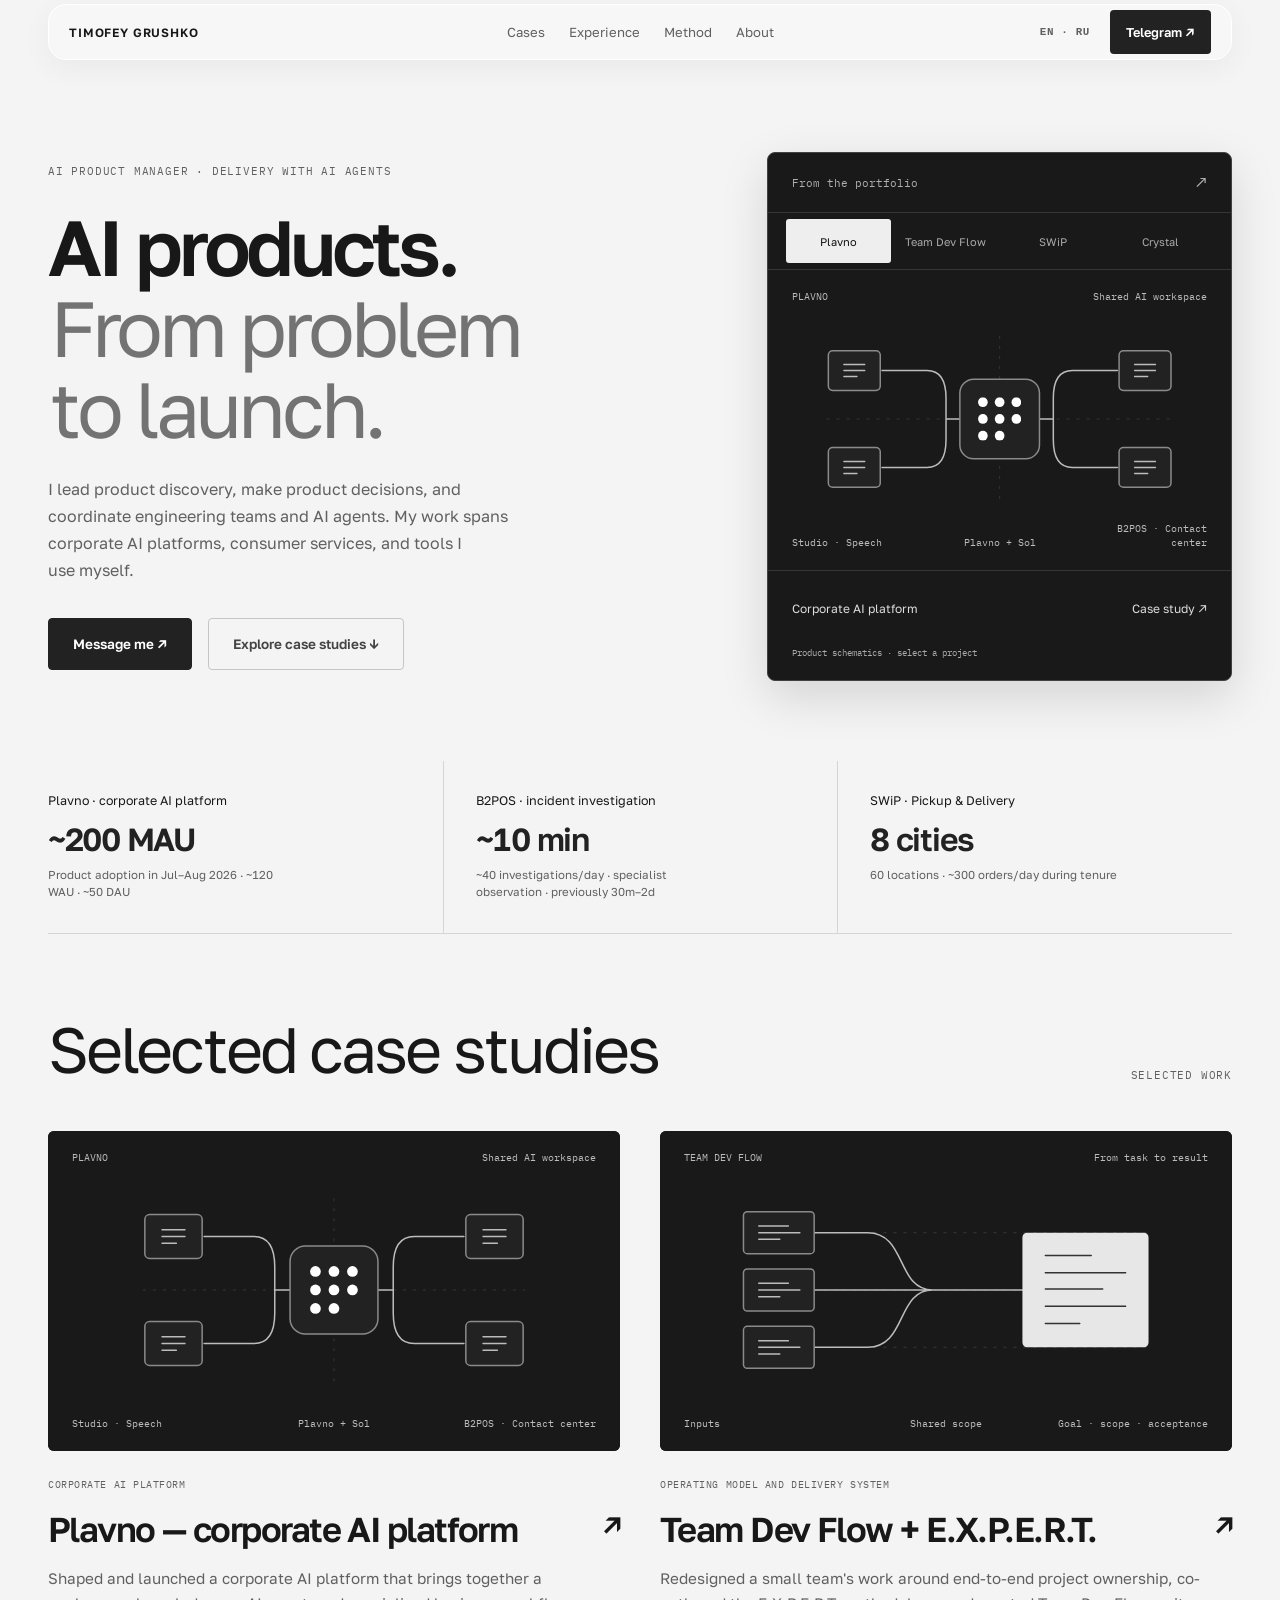
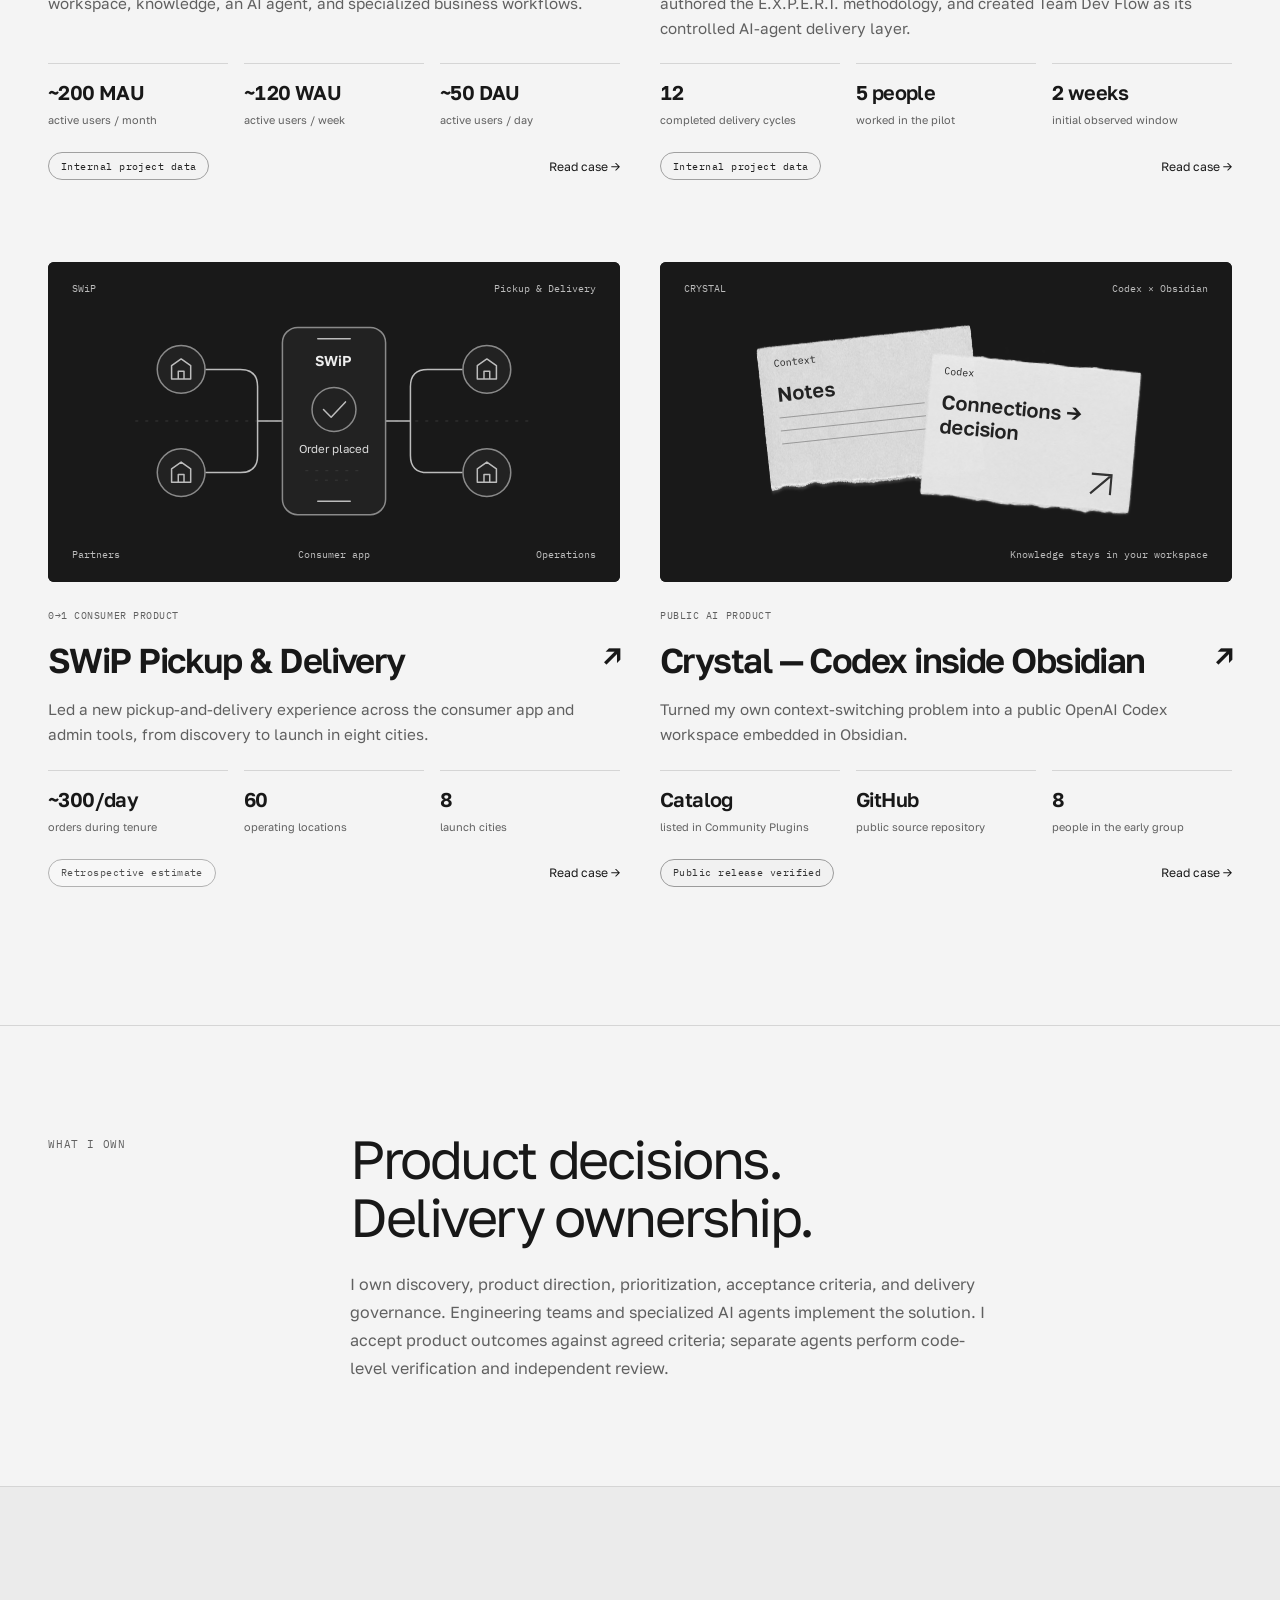
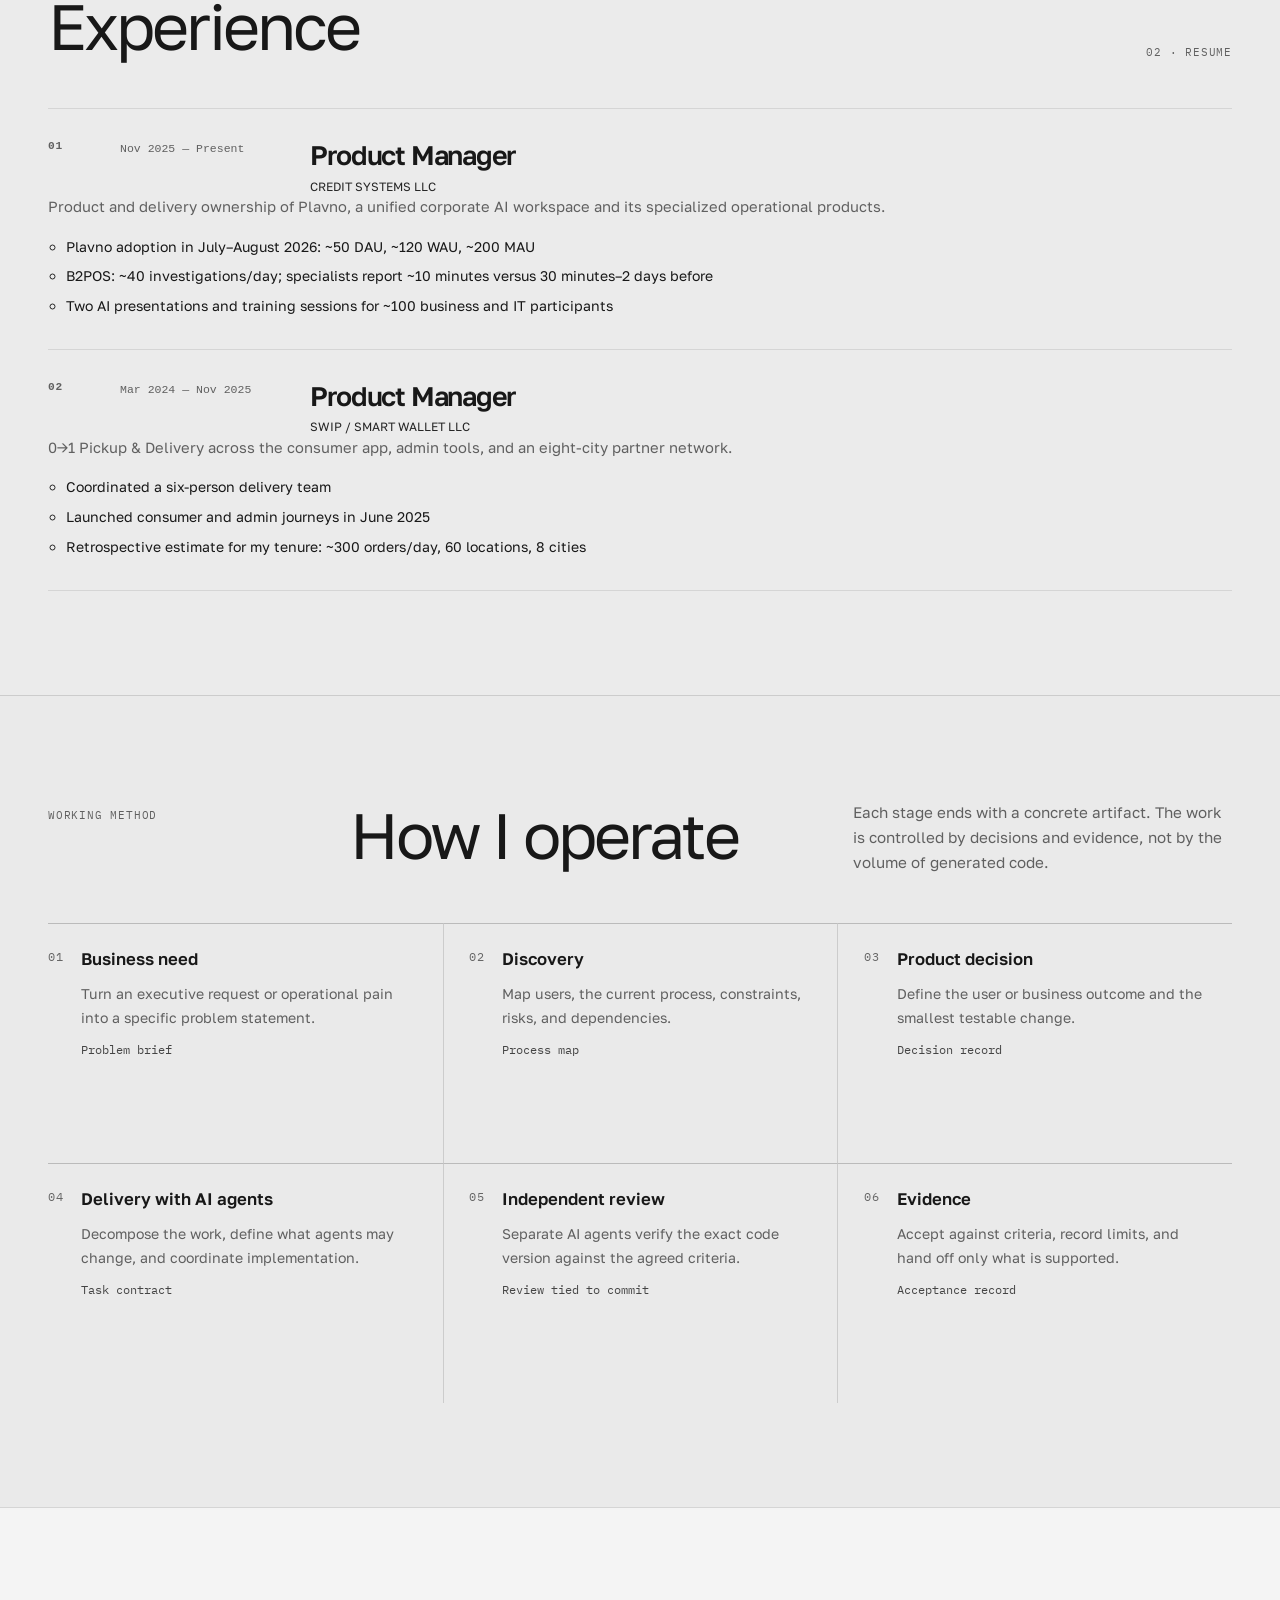
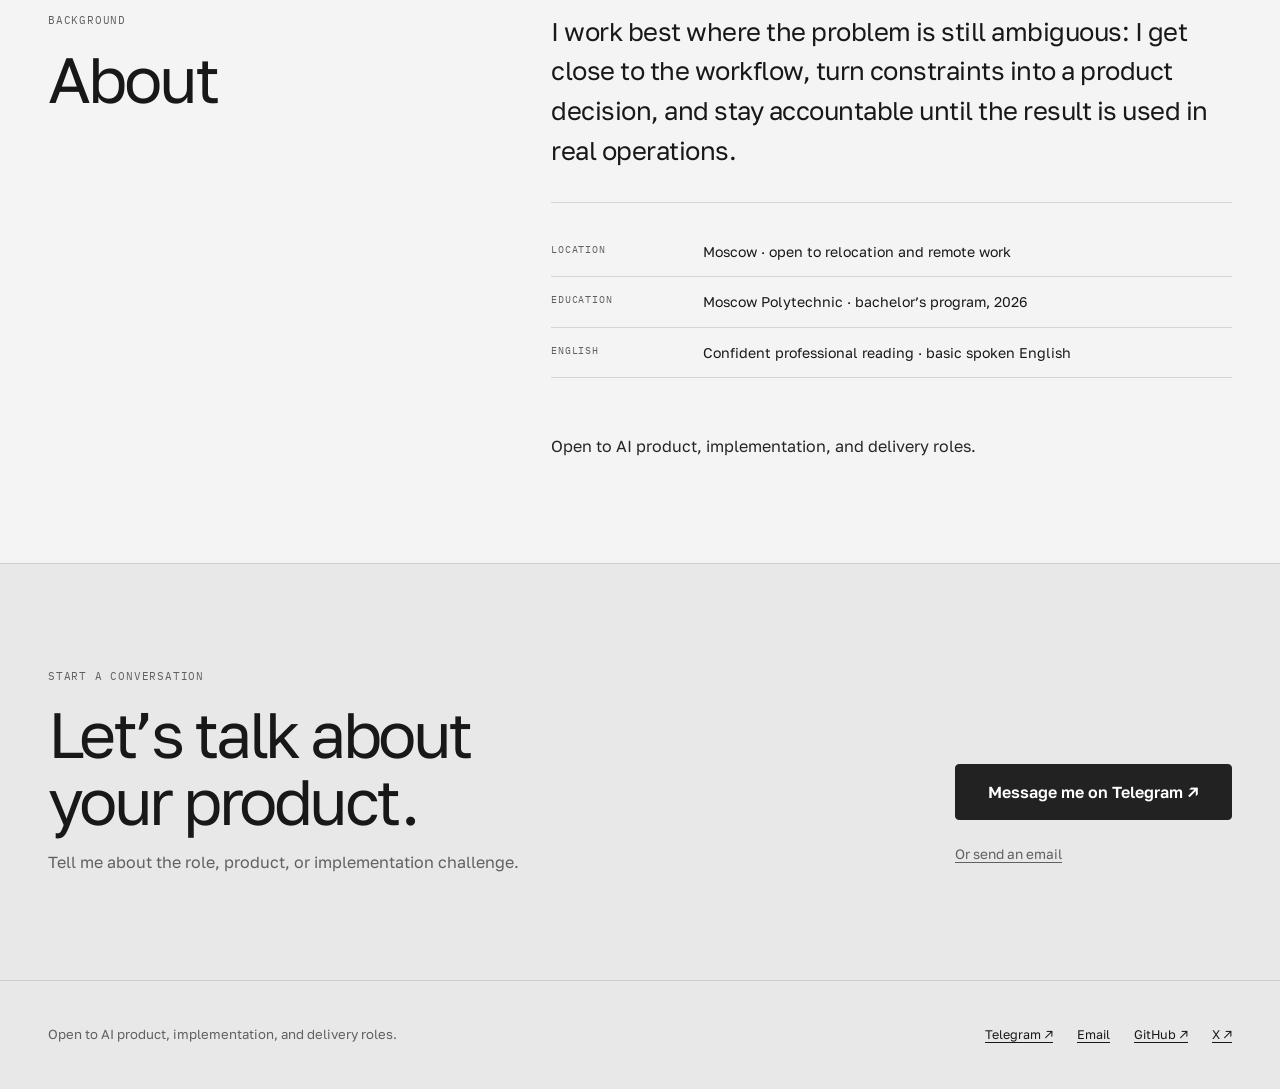
==== index.html @ d92beb77 "Publish TDF-inspired burger menu" ====
<!DOCTYPE html><html lang="en"><head><meta charset="UTF-8"><meta name="viewport" content="width=device-width, initial-scale=1, viewport-fit=cover"><meta name="theme-color" content="#f4f4f4"><link rel="preload" href="/fonts/golos-400.ttf" as="font" type="font/ttf" crossorigin><meta name="description" content="AI product manager leading discovery, product decisions, and structured delivery across internal AI and consumer products."><link rel="icon" href="/favicon.svg" type="image/svg+xml"><link rel="canonical" href="https://gvukamolle.github.io/"><link rel="alternate" hreflang="en" href="https://gvukamolle.github.io/"><link rel="alternate" hreflang="ru" href="https://gvukamolle.github.io/ru/"><link rel="alternate" hreflang="x-default" href="https://gvukamolle.github.io/"><meta property="og:type" content="website"><meta property="og:locale" content="en_US"><meta property="og:title" content="Timofey Grushko — AI Product Manager &amp; Delivery with AI Agents"><meta property="og:description" content="AI product manager leading discovery, product decisions, and structured delivery across internal AI and consumer products."><meta property="og:url" content="https://gvukamolle.github.io/"><meta property="og:image" content="https://gvukamolle.github.io/og-default.png"><meta property="og:image:width" content="1200"><meta property="og:image:height" content="630"><meta property="og:image:alt" content="Timofey Grushko — AI Product Manager leading delivery with AI agents"><meta name="twitter:card" content="summary_large_image"><meta name="twitter:title" content="Timofey Grushko — AI Product Manager &amp; Delivery with AI Agents"><meta name="twitter:description" content="AI product manager leading discovery, product decisions, and structured delivery across internal AI and consumer products."><meta name="twitter:image" content="https://gvukamolle.github.io/og-default.png"><meta name="twitter:image:alt" content="Timofey Grushko — AI Product Manager leading delivery with AI agents"><title>Timofey Grushko — AI Product Manager &amp; Delivery with AI Agents</title><script type="application/ld+json">{"@context":"https://schema.org","@type":"Person","name":"Timofey Grushko","jobTitle":"AI Product Manager","homeLocation":{"@type":"Place","name":"Moscow"},"email":"mailto:tim.grushko7@gmail.com","sameAs":["https://t.me/gvukamolle","https://github.com/gvukamolle","https://x.com/why_gvukamolle"],"knowsLanguage":["ru","en"]}</script><link rel="stylesheet" href="/_astro/BaseLayout.6uPq6BkU.css"><link rel="stylesheet" href="/_astro/i18n.DCbKfrXa.css"><link rel="stylesheet" href="/_astro/home.we3cDWF-.css"></head><body><a class="skip-link" href="#main">Skip to content</a><header class="site-header" data-astro-cid-fzpbxy5g><div class="container header-inner" data-astro-cid-fzpbxy5g><a class="wordmark" href="/" data-astro-cid-fzpbxy5g>TIMOFEY GRUSHKO</a><nav class="desktop-nav" aria-label="Main navigation" data-astro-cid-fzpbxy5g><a href="/#cases" data-astro-cid-fzpbxy5g>Cases</a><a href="/#experience" data-astro-cid-fzpbxy5g>Experience</a><a href="/#method" data-astro-cid-fzpbxy5g>Method</a><a href="/#about" data-astro-cid-fzpbxy5g>About</a></nav><div class="header-actions" data-astro-cid-fzpbxy5g><a class="language-switch" href="/ru/" lang="ru" hreflang="ru" data-language-switch data-target-locale="ru" aria-label="Switch language to Russian"><span aria-hidden="true">EN · RU</span><span class="sr-only">Русский</span></a><script type="module">document.querySelectorAll(`[data-language-switch]`).forEach(e=>{e.addEventListener(`click`,()=>{let t=e.dataset.targetLocale;t&&localStorage.setItem(`portfolio-language`,t)})});</script><a class="telegram-button" href="https://t.me/gvukamolle" target="_blank" rel="me noreferrer" data-astro-cid-fzpbxy5g>Telegram ↗</a><details class="mobile-menu" data-astro-cid-fzpbxy5g><summary aria-controls="mobile-navigation" data-open-label="Close" data-closed-label="Menu" data-astro-cid-fzpbxy5g><span class="menu-label" data-astro-cid-fzpbxy5g>Menu</span><span class="burger-lines" aria-hidden="true" data-astro-cid-fzpbxy5g><i data-astro-cid-fzpbxy5g></i><i data-astro-cid-fzpbxy5g></i></span></summary><nav id="mobile-navigation" aria-label="Mobile navigation" data-astro-cid-fzpbxy5g><a href="/#cases" data-astro-cid-fzpbxy5g>Cases</a><a href="/#experience" data-astro-cid-fzpbxy5g>Experience</a><a href="/#method" data-astro-cid-fzpbxy5g>Method</a><a href="/#about" data-astro-cid-fzpbxy5g>About</a><a href="mailto:tim.grushko7@gmail.com" data-astro-cid-fzpbxy5g>Email</a><a href="https://t.me/gvukamolle" target="_blank" rel="me noreferrer" data-astro-cid-fzpbxy5g>Telegram</a></nav></details></div></div></header><script type="module">for(let e of document.querySelectorAll(`.mobile-menu`)){let t=e.querySelector(`summary`),n=e.querySelector(`nav`),r=t.querySelector(`.menu-label`),i=matchMedia(`(prefers-reduced-motion: reduce)`),a=matchMedia(`(min-width: 821px)`),o=e.open,s,c=()=>{s?.cancel(),s=void 0,e.open=o,document.documentElement.classList.toggle(`mobile-menu-open`,o)},l=(l,u=!1)=>{let d=getComputedStyle(n),f=e.open?d.opacity:`0`,p=e.open?d.transform:`translateY(-8px) scale(.98)`;if(s?.cancel(),o=l,t.setAttribute(`aria-expanded`,String(l)),r.textContent=(l?t.dataset.openLabel:t.dataset.closedLabel)??``,n.inert=!l,l&&(e.open=!0),document.documentElement.classList.toggle(`mobile-menu-open`,l),u&&t.focus(),i.matches||a.matches){c();return}s=n.animate([{opacity:f,transform:p},{opacity:+!!l,transform:l?`translateY(0) scale(1)`:`translateY(-6px) scale(.985)`}],{duration:l?260:190,easing:`cubic-bezier(.2,.8,.2,1)`,fill:`both`});let m=s;m.onfinish=()=>{s===m&&c()}};t.setAttribute(`aria-expanded`,String(o)),n.inert=!o,t.addEventListener(`click`,e=>{e.preventDefault(),l(!o)}),n.querySelectorAll(`a`).forEach(e=>e.addEventListener(`click`,()=>l(!1))),document.addEventListener(`click`,t=>{o&&t.target instanceof Node&&(!e.contains(t.target)||t.target===e)&&l(!1)}),document.addEventListener(`keydown`,e=>{e.key===`Escape`&&o&&(e.preventDefault(),l(!1,!0))}),document.addEventListener(`focusin`,t=>{o&&t.target instanceof Node&&!e.contains(t.target)&&l(!1)}),i.addEventListener(`change`,()=>{i.matches&&c()}),a.addEventListener(`change`,()=>{a.matches&&l(!1)}),window.addEventListener(`pagehide`,c)}</script><main id="main"><script>
    if (localStorage.getItem('portfolio-language') === 'ru' && location.pathname === '/') {
      location.replace('/ru/');
    }
  </script><section class="hero section" aria-labelledby="home-heading"><div class="container hero-shell"><div class="hero-copy"><p class="eyebrow">AI Product Manager · Delivery with AI agents</p><h1 id="home-heading" class="display"><span class="hero-title hero-title--desktop">AI products. <span class="display-accent">From problem to launch.</span></span><span class="hero-title hero-title--mobile">AI products. <span class="display-accent">From problem to launch.</span></span></h1><p class="hero-summary hero-summary--desktop">I lead product discovery, make product decisions, and coordinate engineering teams and AI agents. My work spans corporate AI platforms, consumer services, and tools I use myself.</p><p class="hero-summary hero-summary--mobile">I lead AI products from problem to launch with engineering teams and AI agents.</p><div class="hero-actions"><a class="button button--primary" href="https://t.me/gvukamolle" target="_blank" rel="me noreferrer">Message me ↗</a><a class="button button--text" href="#cases">Explore case studies ↓</a></div></div><section class="project-console" data-project-console aria-label="Project explorer" data-astro-cid-ej4fjdxf><div class="console-top" data-astro-cid-ej4fjdxf><span data-astro-cid-ej4fjdxf>From the portfolio</span><span aria-hidden="true" data-astro-cid-ej4fjdxf>↗</span></div><div class="console-tabs" role="tablist" aria-label="Choose a project" data-astro-cid-ej4fjdxf><button type="button" role="tab" id="project-tab-plavno-ai" aria-controls="project-panel-plavno-ai" aria-selected="true" tabindex="0" data-astro-cid-ej4fjdxf>Plavno</button><button type="button" role="tab" id="project-tab-team-dev-flow" aria-controls="project-panel-team-dev-flow" aria-selected="false" tabindex="-1" data-astro-cid-ej4fjdxf>Team Dev Flow</button><button type="button" role="tab" id="project-tab-swip-pickup-delivery" aria-controls="project-panel-swip-pickup-delivery" aria-selected="false" tabindex="-1" data-astro-cid-ej4fjdxf>SWiP</button><button type="button" role="tab" id="project-tab-crystal" aria-controls="project-panel-crystal" aria-selected="false" tabindex="-1" data-astro-cid-ej4fjdxf>Crystal</button></div><div class="console-panel" role="tabpanel" id="project-panel-plavno-ai" aria-labelledby="project-tab-plavno-ai" data-astro-cid-ej4fjdxf><div class="project-visual project-visual--plavno-ai" aria-hidden="true" data-astro-cid-utabsd57><div class="visual-label" data-astro-cid-utabsd57><span data-astro-cid-utabsd57>PLAVNO</span><span data-astro-cid-utabsd57>Shared AI workspace</span></div><div class="visual-stage" data-astro-cid-utabsd57><svg viewBox="0 0 480 224" fill="none" class="preview-diagram" data-astro-cid-utabsd57><path class="guide" d="M40 112H440M240 16V208" data-astro-cid-utabsd57></path><path class="wire" d="M104 56H156Q178 56 178 88V112H194M104 168H156Q178 168 178 136V112M286 112H302V88Q302 56 324 56H376M302 112V136Q302 168 324 168H376" data-astro-cid-utabsd57></path><rect class="node" x="194" y="66" width="92" height="92" rx="16" data-astro-cid-utabsd57></rect><image href="/images/plavno-mark.svg" x="215" y="87" width="50" height="50" class="plavno-mark" data-astro-cid-utabsd57></image><g data-astro-cid-utabsd57><rect class="node" x="42" y="33" width="60" height="46" rx="5" data-astro-cid-utabsd57></rect><path class="wire" d="M60 49h24m-24 7h24m-24 7h15" data-astro-cid-utabsd57></path></g><g data-astro-cid-utabsd57><rect class="node" x="42" y="145" width="60" height="46" rx="5" data-astro-cid-utabsd57></rect><path class="wire" d="M60 161h24m-24 7h24m-24 7h15" data-astro-cid-utabsd57></path></g><g data-astro-cid-utabsd57><rect class="node" x="378" y="33" width="60" height="46" rx="5" data-astro-cid-utabsd57></rect><path class="wire" d="M396 49h24m-24 7h24m-24 7h15" data-astro-cid-utabsd57></path></g><g data-astro-cid-utabsd57><rect class="node" x="378" y="145" width="60" height="46" rx="5" data-astro-cid-utabsd57></rect><path class="wire" d="M396 161h24m-24 7h24m-24 7h15" data-astro-cid-utabsd57></path></g></svg></div><div class="visual-legend" data-astro-cid-utabsd57><span data-astro-cid-utabsd57>Studio · Speech</span><span data-astro-cid-utabsd57>Plavno + Sol</span><span data-astro-cid-utabsd57>B2POS · Contact center</span></div></div><a class="console-link" href="/cases/plavno-ai/" data-astro-cid-ej4fjdxf><span data-astro-cid-ej4fjdxf>Corporate AI platform</span><span data-astro-cid-ej4fjdxf>Case study ↗</span></a></div><div class="console-panel" role="tabpanel" id="project-panel-team-dev-flow" aria-labelledby="project-tab-team-dev-flow" hidden data-astro-cid-ej4fjdxf><div class="project-visual project-visual--team-dev-flow" aria-hidden="true" data-astro-cid-utabsd57><div class="visual-label" data-astro-cid-utabsd57><span data-astro-cid-utabsd57>TEAM DEV FLOW</span><span data-astro-cid-utabsd57>From task to result</span></div><div class="visual-stage" data-astro-cid-utabsd57><svg viewBox="0 0 480 224" fill="none" class="preview-diagram" data-astro-cid-utabsd57><path class="guide" d="M28 52H452M28 112H452M28 172H452" data-astro-cid-utabsd57></path><path class="wire" d="M102 52H158C199 52 188 112 226 112H320M102 112H320M102 172H158C199 172 188 112 226 112" data-astro-cid-utabsd57></path><g data-astro-cid-utabsd57><rect class="node" x="28" y="30" width="74" height="44" rx="4" data-astro-cid-utabsd57></rect><path class="wire" d="M44 45h31m-31 7h43m-43 7h22" data-astro-cid-utabsd57></path></g><g data-astro-cid-utabsd57><rect class="node" x="28" y="90" width="74" height="44" rx="4" data-astro-cid-utabsd57></rect><path class="wire" d="M44 105h31m-31 7h43m-43 7h22" data-astro-cid-utabsd57></path></g><g data-astro-cid-utabsd57><rect class="node" x="28" y="150" width="74" height="44" rx="4" data-astro-cid-utabsd57></rect><path class="wire" d="M44 165h31m-31 7h43m-43 7h22" data-astro-cid-utabsd57></path></g><rect class="solid-node" x="320" y="52" width="132" height="120" rx="5" data-astro-cid-utabsd57></rect><path class="inverse-wire" d="M344 94h84m-84 35h84M344 76h48M344 111h60M344 147h36" data-astro-cid-utabsd57></path></svg></div><div class="visual-legend" data-astro-cid-utabsd57><span data-astro-cid-utabsd57>Inputs</span><span data-astro-cid-utabsd57>Shared scope</span><span data-astro-cid-utabsd57>Goal · scope · acceptance</span></div></div><a class="console-link" href="/cases/team-dev-flow/" data-astro-cid-ej4fjdxf><span data-astro-cid-ej4fjdxf>Delivery with AI agents</span><span data-astro-cid-ej4fjdxf>Case study ↗</span></a></div><div class="console-panel" role="tabpanel" id="project-panel-swip-pickup-delivery" aria-labelledby="project-tab-swip-pickup-delivery" hidden data-astro-cid-ej4fjdxf><div class="project-visual project-visual--swip-pickup-delivery" aria-hidden="true" data-astro-cid-utabsd57><div class="visual-label" data-astro-cid-utabsd57><span data-astro-cid-utabsd57>SWiP</span><span data-astro-cid-utabsd57>Pickup &amp; Delivery</span></div><div class="visual-stage" data-astro-cid-utabsd57><svg viewBox="0 0 480 224" fill="none" class="preview-diagram" data-astro-cid-utabsd57><path class="guide" d="M32 112H448" data-astro-cid-utabsd57></path><path class="wire" d="M106 58H142Q160 58 160 76V112H186M106 166H142Q160 166 160 148V112M294 112H320V76Q320 58 338 58H374M320 112V148Q320 166 338 166H374" data-astro-cid-utabsd57></path><g data-astro-cid-utabsd57><circle class="node" cx="80" cy="58" r="25" data-astro-cid-utabsd57></circle><path class="wire" d="M70 68v-14l10-7 10 7v14h-20m7 0v-8h6v8" data-astro-cid-utabsd57></path></g><g data-astro-cid-utabsd57><circle class="node" cx="80" cy="166" r="25" data-astro-cid-utabsd57></circle><path class="wire" d="M70 176v-14l10-7 10 7v14h-20m7 0v-8h6v8" data-astro-cid-utabsd57></path></g><g data-astro-cid-utabsd57><circle class="node" cx="400" cy="58" r="25" data-astro-cid-utabsd57></circle><path class="wire" d="M390 68v-14l10-7 10 7v14h-20m7 0v-8h6v8" data-astro-cid-utabsd57></path></g><g data-astro-cid-utabsd57><circle class="node" cx="400" cy="166" r="25" data-astro-cid-utabsd57></circle><path class="wire" d="M390 176v-14l10-7 10 7v14h-20m7 0v-8h6v8" data-astro-cid-utabsd57></path></g><rect class="node" x="186" y="14" width="108" height="196" rx="16" data-astro-cid-utabsd57></rect><path class="wire" d="M223 26h34M223 196h34" data-astro-cid-utabsd57></path><text x="240" y="54" class="svg-brand" data-astro-cid-utabsd57>SWiP</text><circle class="node" cx="240" cy="100" r="23" data-astro-cid-utabsd57></circle><path class="wire" d="m229 100 8 8 15-16" data-astro-cid-utabsd57></path><text x="240" y="146" class="svg-copy" data-astro-cid-utabsd57>Order placed</text><path class="guide" d="M210 164h60M220 174h40" data-astro-cid-utabsd57></path></svg></div><div class="visual-legend" data-astro-cid-utabsd57><span data-astro-cid-utabsd57>Partners</span><span data-astro-cid-utabsd57>Consumer app</span><span data-astro-cid-utabsd57>Operations</span></div></div><a class="console-link" href="/cases/swip-pickup-delivery/" data-astro-cid-ej4fjdxf><span data-astro-cid-ej4fjdxf>Pickup &amp; Delivery, from zero</span><span data-astro-cid-ej4fjdxf>Case study ↗</span></a></div><div class="console-panel" role="tabpanel" id="project-panel-crystal" aria-labelledby="project-tab-crystal" hidden data-astro-cid-ej4fjdxf><div class="project-visual project-visual--crystal" aria-hidden="true" data-astro-cid-utabsd57><div class="visual-label" data-astro-cid-utabsd57><span data-astro-cid-utabsd57>CRYSTAL</span><span data-astro-cid-utabsd57>Codex × Obsidian</span></div><div class="visual-stage" data-astro-cid-utabsd57><div class="paper-stack" data-astro-cid-utabsd57><div class="paper-note paper-note--one" data-astro-cid-utabsd57><small data-astro-cid-utabsd57>Context</small><b data-astro-cid-utabsd57>Notes</b><i data-astro-cid-utabsd57></i><i data-astro-cid-utabsd57></i><i data-astro-cid-utabsd57></i></div><div class="paper-note paper-note--two" data-astro-cid-utabsd57><small data-astro-cid-utabsd57>Codex</small><b data-astro-cid-utabsd57>Connections → decision</b><svg viewBox="0 0 24 24" data-astro-cid-utabsd57><path d="M5 19 19 5M5 5h14v14" data-astro-cid-utabsd57></path></svg></div></div></div><div class="visual-legend" data-astro-cid-utabsd57><span class="legend-wide" data-astro-cid-utabsd57>Knowledge stays in your workspace</span></div></div><a class="console-link" href="/cases/crystal/" data-astro-cid-ej4fjdxf><span data-astro-cid-ej4fjdxf>Codex inside Obsidian</span><span data-astro-cid-ej4fjdxf>Case study ↗</span></a></div><p class="console-caption" data-astro-cid-ej4fjdxf>Product schematics · select a project</p></section><script type="module">for(let e of document.querySelectorAll(`[data-project-console]`)){let t=[...e.querySelectorAll(`[role="tab"]`)],n=[...e.querySelectorAll(`[role="tabpanel"]`)],r=matchMedia(`(prefers-reduced-motion: reduce)`),i,a=()=>{i?.cancel(),i=void 0};r.addEventListener(`change`,()=>{r.matches&&a()}),window.addEventListener(`pagehide`,a);let o=(e,o=!1)=>{let s=t[e].getAttribute(`aria-selected`)!==`true`;a(),t.forEach((t,n)=>{t.setAttribute(`aria-selected`,String(n===e)),t.tabIndex=n===e?0:-1}),n.forEach((t,n)=>{t.hidden=n!==e}),o&&t[e].focus(),s&&!r.matches&&(i=n[e].querySelector(`.visual-stage`)?.animate([{transform:`translateY(6px)`},{transform:`translateY(0)`}],{duration:280,easing:`cubic-bezier(.2,.8,.2,1)`}))};t.forEach((e,n)=>{e.addEventListener(`click`,()=>o(n)),e.addEventListener(`keydown`,e=>{let r=n;if(e.key===`ArrowRight`)r=(n+1)%t.length;else if(e.key===`ArrowLeft`)r=(n+t.length-1)%t.length;else if(e.key===`Home`)r=0;else if(e.key===`End`)r=t.length-1;else return;e.preventDefault(),o(r,!0)})})}</script></div></section><div class="container proof-wrap" aria-label="Selected outcomes"><dl class="proof-strip" data-astro-cid-jxp34i24><div class="proof-strip__item" data-astro-cid-jxp34i24><dt data-astro-cid-jxp34i24><span class="proof-label proof-label--desktop" data-astro-cid-jxp34i24>Plavno · corporate AI platform</span><span class="proof-label proof-label--mobile" data-astro-cid-jxp34i24>Plavno · AI platform</span></dt><dd data-astro-cid-jxp34i24><strong data-astro-cid-jxp34i24>~200 MAU</strong><small data-astro-cid-jxp34i24>Product adoption in Jul–Aug 2026 · ~120 WAU · ~50 DAU</small></dd></div><div class="proof-strip__item" data-astro-cid-jxp34i24><dt data-astro-cid-jxp34i24><span class="proof-label proof-label--desktop" data-astro-cid-jxp34i24>B2POS · incident investigation</span><span class="proof-label proof-label--mobile" data-astro-cid-jxp34i24>B2POS · incident review</span></dt><dd data-astro-cid-jxp34i24><strong data-astro-cid-jxp34i24>~10 min</strong><small data-astro-cid-jxp34i24>~40 investigations/day · specialist observation · previously 30m–2d</small></dd></div><div class="proof-strip__item" data-astro-cid-jxp34i24><dt data-astro-cid-jxp34i24><span class="proof-label proof-label--desktop" data-astro-cid-jxp34i24>SWiP · Pickup &amp; Delivery</span><span class="proof-label proof-label--mobile" data-astro-cid-jxp34i24>SWiP · delivery</span></dt><dd data-astro-cid-jxp34i24><strong data-astro-cid-jxp34i24>8 cities</strong><small data-astro-cid-jxp34i24>60 locations · ~300 orders/day during tenure</small></dd></div></dl></div><section id="cases" class="section anchor-section" aria-labelledby="cases-heading"><div class="container"><div class="section-heading"><p class="eyebrow">Selected work</p><h2 id="cases-heading">Selected case studies</h2></div><div class="case-grid"><article class="case-card case-card--plavno-ai" data-astro-cid-esvs7huh><div class="case-card__visual" data-astro-cid-esvs7huh><div class="project-visual project-visual--plavno-ai" aria-hidden="true" data-astro-cid-utabsd57><div class="visual-label" data-astro-cid-utabsd57><span data-astro-cid-utabsd57>PLAVNO</span><span data-astro-cid-utabsd57>Shared AI workspace</span></div><div class="visual-stage" data-astro-cid-utabsd57><svg viewBox="0 0 480 224" fill="none" class="preview-diagram" data-astro-cid-utabsd57><path class="guide" d="M40 112H440M240 16V208" data-astro-cid-utabsd57></path><path class="wire" d="M104 56H156Q178 56 178 88V112H194M104 168H156Q178 168 178 136V112M286 112H302V88Q302 56 324 56H376M302 112V136Q302 168 324 168H376" data-astro-cid-utabsd57></path><rect class="node" x="194" y="66" width="92" height="92" rx="16" data-astro-cid-utabsd57></rect><image href="/images/plavno-mark.svg" x="215" y="87" width="50" height="50" class="plavno-mark" data-astro-cid-utabsd57></image><g data-astro-cid-utabsd57><rect class="node" x="42" y="33" width="60" height="46" rx="5" data-astro-cid-utabsd57></rect><path class="wire" d="M60 49h24m-24 7h24m-24 7h15" data-astro-cid-utabsd57></path></g><g data-astro-cid-utabsd57><rect class="node" x="42" y="145" width="60" height="46" rx="5" data-astro-cid-utabsd57></rect><path class="wire" d="M60 161h24m-24 7h24m-24 7h15" data-astro-cid-utabsd57></path></g><g data-astro-cid-utabsd57><rect class="node" x="378" y="33" width="60" height="46" rx="5" data-astro-cid-utabsd57></rect><path class="wire" d="M396 49h24m-24 7h24m-24 7h15" data-astro-cid-utabsd57></path></g><g data-astro-cid-utabsd57><rect class="node" x="378" y="145" width="60" height="46" rx="5" data-astro-cid-utabsd57></rect><path class="wire" d="M396 161h24m-24 7h24m-24 7h15" data-astro-cid-utabsd57></path></g></svg></div><div class="visual-legend" data-astro-cid-utabsd57><span data-astro-cid-utabsd57>Studio · Speech</span><span data-astro-cid-utabsd57>Plavno + Sol</span><span data-astro-cid-utabsd57>B2POS · Contact center</span></div></div></div><div class="case-card__body" data-astro-cid-esvs7huh><div class="case-card__meta" data-astro-cid-esvs7huh>Corporate AI platform</div><h3 data-astro-cid-esvs7huh><a href="/cases/plavno-ai/" data-astro-cid-esvs7huh>Plavno — corporate AI platform<span class="case-card__arrow" aria-hidden="true" data-astro-cid-esvs7huh>↗</span></a></h3><p data-astro-cid-esvs7huh>Shaped and launched a corporate AI platform that brings together a workspace, knowledge, an AI agent, and specialized business workflows.</p><div class="case-card__metrics" data-astro-cid-esvs7huh><dl data-astro-cid-esvs7huh><div data-astro-cid-esvs7huh><dt data-astro-cid-esvs7huh>active users / month</dt><dd data-astro-cid-esvs7huh>~200 MAU</dd></div><div data-astro-cid-esvs7huh><dt data-astro-cid-esvs7huh>active users / week</dt><dd data-astro-cid-esvs7huh>~120 WAU</dd></div><div data-astro-cid-esvs7huh><dt data-astro-cid-esvs7huh>active users / day</dt><dd data-astro-cid-esvs7huh>~50 DAU</dd></div></dl></div><div class="case-card__footer" data-astro-cid-esvs7huh><span class="evidence-badge evidence-badge--protected-internal" data-astro-cid-rlb4oqut>Internal project data</span><span class="case-card__action" aria-hidden="true" data-astro-cid-esvs7huh>Read case →</span></div></div></article><article class="case-card case-card--team-dev-flow" data-astro-cid-esvs7huh><div class="case-card__visual" data-astro-cid-esvs7huh><div class="project-visual project-visual--team-dev-flow" aria-hidden="true" data-astro-cid-utabsd57><div class="visual-label" data-astro-cid-utabsd57><span data-astro-cid-utabsd57>TEAM DEV FLOW</span><span data-astro-cid-utabsd57>From task to result</span></div><div class="visual-stage" data-astro-cid-utabsd57><svg viewBox="0 0 480 224" fill="none" class="preview-diagram" data-astro-cid-utabsd57><path class="guide" d="M28 52H452M28 112H452M28 172H452" data-astro-cid-utabsd57></path><path class="wire" d="M102 52H158C199 52 188 112 226 112H320M102 112H320M102 172H158C199 172 188 112 226 112" data-astro-cid-utabsd57></path><g data-astro-cid-utabsd57><rect class="node" x="28" y="30" width="74" height="44" rx="4" data-astro-cid-utabsd57></rect><path class="wire" d="M44 45h31m-31 7h43m-43 7h22" data-astro-cid-utabsd57></path></g><g data-astro-cid-utabsd57><rect class="node" x="28" y="90" width="74" height="44" rx="4" data-astro-cid-utabsd57></rect><path class="wire" d="M44 105h31m-31 7h43m-43 7h22" data-astro-cid-utabsd57></path></g><g data-astro-cid-utabsd57><rect class="node" x="28" y="150" width="74" height="44" rx="4" data-astro-cid-utabsd57></rect><path class="wire" d="M44 165h31m-31 7h43m-43 7h22" data-astro-cid-utabsd57></path></g><rect class="solid-node" x="320" y="52" width="132" height="120" rx="5" data-astro-cid-utabsd57></rect><path class="inverse-wire" d="M344 94h84m-84 35h84M344 76h48M344 111h60M344 147h36" data-astro-cid-utabsd57></path></svg></div><div class="visual-legend" data-astro-cid-utabsd57><span data-astro-cid-utabsd57>Inputs</span><span data-astro-cid-utabsd57>Shared scope</span><span data-astro-cid-utabsd57>Goal · scope · acceptance</span></div></div></div><div class="case-card__body" data-astro-cid-esvs7huh><div class="case-card__meta" data-astro-cid-esvs7huh>Operating model and delivery system</div><h3 data-astro-cid-esvs7huh><a href="/cases/team-dev-flow/" data-astro-cid-esvs7huh>Team Dev Flow + E.X.P.E.R.T.<span class="case-card__arrow" aria-hidden="true" data-astro-cid-esvs7huh>↗</span></a></h3><p data-astro-cid-esvs7huh>Redesigned a small team&#39;s work around end-to-end project ownership, co-authored the E.X.P.E.R.T. methodology, and created Team Dev Flow as its controlled AI-agent delivery layer.</p><div class="case-card__metrics" data-astro-cid-esvs7huh><dl data-astro-cid-esvs7huh><div data-astro-cid-esvs7huh><dt data-astro-cid-esvs7huh>completed delivery cycles</dt><dd data-astro-cid-esvs7huh>12</dd></div><div data-astro-cid-esvs7huh><dt data-astro-cid-esvs7huh>worked in the pilot</dt><dd data-astro-cid-esvs7huh>5 people</dd></div><div data-astro-cid-esvs7huh><dt data-astro-cid-esvs7huh>initial observed window</dt><dd data-astro-cid-esvs7huh>2 weeks</dd></div></dl></div><div class="case-card__footer" data-astro-cid-esvs7huh><span class="evidence-badge evidence-badge--protected-internal" data-astro-cid-rlb4oqut>Internal project data</span><span class="case-card__action" aria-hidden="true" data-astro-cid-esvs7huh>Read case →</span></div></div></article><article class="case-card case-card--swip-pickup-delivery" data-astro-cid-esvs7huh><div class="case-card__visual" data-astro-cid-esvs7huh><div class="project-visual project-visual--swip-pickup-delivery" aria-hidden="true" data-astro-cid-utabsd57><div class="visual-label" data-astro-cid-utabsd57><span data-astro-cid-utabsd57>SWiP</span><span data-astro-cid-utabsd57>Pickup &amp; Delivery</span></div><div class="visual-stage" data-astro-cid-utabsd57><svg viewBox="0 0 480 224" fill="none" class="preview-diagram" data-astro-cid-utabsd57><path class="guide" d="M32 112H448" data-astro-cid-utabsd57></path><path class="wire" d="M106 58H142Q160 58 160 76V112H186M106 166H142Q160 166 160 148V112M294 112H320V76Q320 58 338 58H374M320 112V148Q320 166 338 166H374" data-astro-cid-utabsd57></path><g data-astro-cid-utabsd57><circle class="node" cx="80" cy="58" r="25" data-astro-cid-utabsd57></circle><path class="wire" d="M70 68v-14l10-7 10 7v14h-20m7 0v-8h6v8" data-astro-cid-utabsd57></path></g><g data-astro-cid-utabsd57><circle class="node" cx="80" cy="166" r="25" data-astro-cid-utabsd57></circle><path class="wire" d="M70 176v-14l10-7 10 7v14h-20m7 0v-8h6v8" data-astro-cid-utabsd57></path></g><g data-astro-cid-utabsd57><circle class="node" cx="400" cy="58" r="25" data-astro-cid-utabsd57></circle><path class="wire" d="M390 68v-14l10-7 10 7v14h-20m7 0v-8h6v8" data-astro-cid-utabsd57></path></g><g data-astro-cid-utabsd57><circle class="node" cx="400" cy="166" r="25" data-astro-cid-utabsd57></circle><path class="wire" d="M390 176v-14l10-7 10 7v14h-20m7 0v-8h6v8" data-astro-cid-utabsd57></path></g><rect class="node" x="186" y="14" width="108" height="196" rx="16" data-astro-cid-utabsd57></rect><path class="wire" d="M223 26h34M223 196h34" data-astro-cid-utabsd57></path><text x="240" y="54" class="svg-brand" data-astro-cid-utabsd57>SWiP</text><circle class="node" cx="240" cy="100" r="23" data-astro-cid-utabsd57></circle><path class="wire" d="m229 100 8 8 15-16" data-astro-cid-utabsd57></path><text x="240" y="146" class="svg-copy" data-astro-cid-utabsd57>Order placed</text><path class="guide" d="M210 164h60M220 174h40" data-astro-cid-utabsd57></path></svg></div><div class="visual-legend" data-astro-cid-utabsd57><span data-astro-cid-utabsd57>Partners</span><span data-astro-cid-utabsd57>Consumer app</span><span data-astro-cid-utabsd57>Operations</span></div></div></div><div class="case-card__body" data-astro-cid-esvs7huh><div class="case-card__meta" data-astro-cid-esvs7huh>0→1 consumer product</div><h3 data-astro-cid-esvs7huh><a href="/cases/swip-pickup-delivery/" data-astro-cid-esvs7huh>SWiP Pickup &amp; Delivery<span class="case-card__arrow" aria-hidden="true" data-astro-cid-esvs7huh>↗</span></a></h3><p data-astro-cid-esvs7huh>Led a new pickup-and-delivery experience across the consumer app and admin tools, from discovery to launch in eight cities.</p><div class="case-card__metrics" data-astro-cid-esvs7huh><dl data-astro-cid-esvs7huh><div data-astro-cid-esvs7huh><dt data-astro-cid-esvs7huh>orders during tenure</dt><dd data-astro-cid-esvs7huh>~300/day</dd></div><div data-astro-cid-esvs7huh><dt data-astro-cid-esvs7huh>operating locations</dt><dd data-astro-cid-esvs7huh>60</dd></div><div data-astro-cid-esvs7huh><dt data-astro-cid-esvs7huh>launch cities</dt><dd data-astro-cid-esvs7huh>8</dd></div></dl></div><div class="case-card__footer" data-astro-cid-esvs7huh><span class="evidence-badge evidence-badge--self-reported" data-astro-cid-rlb4oqut>Retrospective estimate</span><span class="case-card__action" aria-hidden="true" data-astro-cid-esvs7huh>Read case →</span></div></div></article><article class="case-card case-card--crystal" data-astro-cid-esvs7huh><div class="case-card__visual" data-astro-cid-esvs7huh><div class="project-visual project-visual--crystal" aria-hidden="true" data-astro-cid-utabsd57><div class="visual-label" data-astro-cid-utabsd57><span data-astro-cid-utabsd57>CRYSTAL</span><span data-astro-cid-utabsd57>Codex × Obsidian</span></div><div class="visual-stage" data-astro-cid-utabsd57><div class="paper-stack" data-astro-cid-utabsd57><div class="paper-note paper-note--one" data-astro-cid-utabsd57><small data-astro-cid-utabsd57>Context</small><b data-astro-cid-utabsd57>Notes</b><i data-astro-cid-utabsd57></i><i data-astro-cid-utabsd57></i><i data-astro-cid-utabsd57></i></div><div class="paper-note paper-note--two" data-astro-cid-utabsd57><small data-astro-cid-utabsd57>Codex</small><b data-astro-cid-utabsd57>Connections → decision</b><svg viewBox="0 0 24 24" data-astro-cid-utabsd57><path d="M5 19 19 5M5 5h14v14" data-astro-cid-utabsd57></path></svg></div></div></div><div class="visual-legend" data-astro-cid-utabsd57><span class="legend-wide" data-astro-cid-utabsd57>Knowledge stays in your workspace</span></div></div></div><div class="case-card__body" data-astro-cid-esvs7huh><div class="case-card__meta" data-astro-cid-esvs7huh>Public AI product</div><h3 data-astro-cid-esvs7huh><a href="/cases/crystal/" data-astro-cid-esvs7huh>Crystal — Codex inside Obsidian<span class="case-card__arrow" aria-hidden="true" data-astro-cid-esvs7huh>↗</span></a></h3><p data-astro-cid-esvs7huh>Turned my own context-switching problem into a public OpenAI Codex workspace embedded in Obsidian.</p><div class="case-card__metrics" data-astro-cid-esvs7huh><dl data-astro-cid-esvs7huh><div data-astro-cid-esvs7huh><dt data-astro-cid-esvs7huh>listed in Community Plugins</dt><dd data-astro-cid-esvs7huh>Catalog</dd></div><div data-astro-cid-esvs7huh><dt data-astro-cid-esvs7huh>public source repository</dt><dd data-astro-cid-esvs7huh>GitHub</dd></div><div data-astro-cid-esvs7huh><dt data-astro-cid-esvs7huh>people in the early group</dt><dd data-astro-cid-esvs7huh>8</dd></div></dl></div><div class="case-card__footer" data-astro-cid-esvs7huh><span class="evidence-badge evidence-badge--public-proof" data-astro-cid-rlb4oqut>Public release verified</span><span class="case-card__action" aria-hidden="true" data-astro-cid-esvs7huh>Read case →</span></div></div></article></div></div></section><section class="section" aria-labelledby="profile-heading"><div class="container split-heading"><p class="eyebrow">What I own</p><div class="split-heading__copy"><h2 id="profile-heading">Product decisions. Delivery ownership.</h2><p>I own discovery, product direction, prioritization, acceptance criteria, and delivery governance. Engineering teams and specialized AI agents implement the solution. I accept product outcomes against agreed criteria; separate agents perform code-level verification and independent review.</p></div></div></section><section id="experience" class="section anchor-section" aria-labelledby="experience-heading"><div class="container"><div class="section-heading section-heading--compact"><p class="eyebrow">02 · Resume</p><h2 id="experience-heading">Experience</h2></div><ol class="experience-list" data-experience-list data-astro-cid-uaw2m7ba><li data-astro-cid-uaw2m7ba><details class="experience-card" data-experience-card open data-astro-cid-uaw2m7ba><summary data-astro-cid-uaw2m7ba><span class="experience-list__number" aria-hidden="true" data-astro-cid-uaw2m7ba>01</span><span class="experience-list__period" data-astro-cid-uaw2m7ba>Nov 2025 — Present</span><span class="experience-list__position" data-astro-cid-uaw2m7ba><span class="experience-list__role" role="heading" aria-level="3" data-astro-cid-uaw2m7ba>Product Manager</span><span class="experience-list__company" data-astro-cid-uaw2m7ba>CREDIT SYSTEMS LLC</span></span><span class="experience-list__toggle" aria-hidden="true" data-astro-cid-uaw2m7ba></span></summary><div class="experience-list__impact" data-astro-cid-uaw2m7ba><p class="experience-list__summary" data-astro-cid-uaw2m7ba>Product and delivery ownership of Plavno, a unified corporate AI workspace and its specialized operational products.</p><ul data-astro-cid-uaw2m7ba><li data-astro-cid-uaw2m7ba>Plavno adoption in July–August 2026: ~50 DAU, ~120 WAU, ~200 MAU</li><li data-astro-cid-uaw2m7ba>B2POS: ~40 investigations/day; specialists report ~10 minutes versus 30 minutes–2 days before</li><li data-astro-cid-uaw2m7ba>Two AI presentations and training sessions for ~100 business and IT participants</li></ul></div></details></li><li data-astro-cid-uaw2m7ba><details class="experience-card" data-experience-card open data-astro-cid-uaw2m7ba><summary data-astro-cid-uaw2m7ba><span class="experience-list__number" aria-hidden="true" data-astro-cid-uaw2m7ba>02</span><span class="experience-list__period" data-astro-cid-uaw2m7ba>Mar 2024 — Nov 2025</span><span class="experience-list__position" data-astro-cid-uaw2m7ba><span class="experience-list__role" role="heading" aria-level="3" data-astro-cid-uaw2m7ba>Product Manager</span><span class="experience-list__company" data-astro-cid-uaw2m7ba>SWiP / SMART WALLET LLC</span></span><span class="experience-list__toggle" aria-hidden="true" data-astro-cid-uaw2m7ba></span></summary><div class="experience-list__impact" data-astro-cid-uaw2m7ba><p class="experience-list__summary" data-astro-cid-uaw2m7ba>0→1 Pickup &amp; Delivery across the consumer app, admin tools, and an eight-city partner network.</p><ul data-astro-cid-uaw2m7ba><li data-astro-cid-uaw2m7ba>Coordinated a six-person delivery team</li><li data-astro-cid-uaw2m7ba>Launched consumer and admin journeys in June 2025</li><li data-astro-cid-uaw2m7ba>Retrospective estimate for my tenure: ~300 orders/day, 60 locations, 8 cities</li></ul></div></details></li></ol><script type="module">var e=matchMedia(`(width <= 760px)`),t=matchMedia(`(prefers-reduced-motion: reduce)`);document.querySelectorAll(`[data-experience-card]`).forEach(n=>{let r=n.querySelector(`summary`),i=n.querySelector(`.experience-list__impact`),a=!e.matches,o,s=()=>{o?.cancel(),o=void 0,n.open=a,i.inert=!a,r.setAttribute(`aria-expanded`,String(a))},c=()=>{a=!e.matches,s()};r.addEventListener(`click`,c=>{if(c.preventDefault(),!e.matches)return;let l=n.open?i.getBoundingClientRect().height:0;if(o?.cancel(),a=!a,r.setAttribute(`aria-expanded`,String(a)),t.matches){s();return}n.open=!0,i.inert=!a;let u=a?i.scrollHeight:0;o=i.animate([{height:`${l}px`},{height:`${u}px`}],{duration:a?320:240,easing:`cubic-bezier(.2,.8,.2,1)`,fill:`both`});let d=o;d.onfinish=()=>{o===d&&s()}}),c(),e.addEventListener(`change`,c),t.addEventListener(`change`,()=>{t.matches&&s()}),window.addEventListener(`pagehide`,s)});</script></div></section><section id="method" class="section method-section anchor-section" aria-labelledby="method-heading"><div class="container method-section__inner"><div class="method-section__copy"><p class="eyebrow">Working method</p><h2 id="method-heading">How I operate</h2><p>Each stage ends with a concrete artifact. The work is controlled by decisions and evidence, not by the volume of generated code.</p></div><ol class="method-trace" data-astro-cid-n3qeqbfj><li data-astro-cid-n3qeqbfj><span class="method-trace__number" aria-hidden="true" data-astro-cid-n3qeqbfj>01</span><div data-astro-cid-n3qeqbfj><strong data-astro-cid-n3qeqbfj>Business need</strong><p data-astro-cid-n3qeqbfj>Turn an executive request or operational pain into a specific problem statement.</p><span class="method-trace__output" data-astro-cid-n3qeqbfj>Problem brief</span></div></li><li data-astro-cid-n3qeqbfj><span class="method-trace__number" aria-hidden="true" data-astro-cid-n3qeqbfj>02</span><div data-astro-cid-n3qeqbfj><strong data-astro-cid-n3qeqbfj>Discovery</strong><p data-astro-cid-n3qeqbfj>Map users, the current process, constraints, risks, and dependencies.</p><span class="method-trace__output" data-astro-cid-n3qeqbfj>Process map</span></div></li><li data-astro-cid-n3qeqbfj><span class="method-trace__number" aria-hidden="true" data-astro-cid-n3qeqbfj>03</span><div data-astro-cid-n3qeqbfj><strong data-astro-cid-n3qeqbfj>Product decision</strong><p data-astro-cid-n3qeqbfj>Define the user or business outcome and the smallest testable change.</p><span class="method-trace__output" data-astro-cid-n3qeqbfj>Decision record</span></div></li><li data-astro-cid-n3qeqbfj><span class="method-trace__number" aria-hidden="true" data-astro-cid-n3qeqbfj>04</span><div data-astro-cid-n3qeqbfj><strong data-astro-cid-n3qeqbfj>Delivery with AI agents</strong><p data-astro-cid-n3qeqbfj>Decompose the work, define what agents may change, and coordinate implementation.</p><span class="method-trace__output" data-astro-cid-n3qeqbfj>Task contract</span></div></li><li data-astro-cid-n3qeqbfj><span class="method-trace__number" aria-hidden="true" data-astro-cid-n3qeqbfj>05</span><div data-astro-cid-n3qeqbfj><strong data-astro-cid-n3qeqbfj>Independent review</strong><p data-astro-cid-n3qeqbfj>Separate AI agents verify the exact code version against the agreed criteria.</p><span class="method-trace__output" data-astro-cid-n3qeqbfj>Review tied to commit</span></div></li><li data-astro-cid-n3qeqbfj><span class="method-trace__number" aria-hidden="true" data-astro-cid-n3qeqbfj>06</span><div data-astro-cid-n3qeqbfj><strong data-astro-cid-n3qeqbfj>Evidence</strong><p data-astro-cid-n3qeqbfj>Accept against criteria, record limits, and hand off only what is supported.</p><span class="method-trace__output" data-astro-cid-n3qeqbfj>Acceptance record</span></div></li></ol></div></section><section id="about" class="section anchor-section" aria-labelledby="about-heading"><div class="container about-grid"><div><p class="eyebrow">Background</p><h2 id="about-heading">About</h2></div><div class="about-grid__copy"><p>I work best where the problem is still ambiguous: I get close to the workflow, turn constraints into a product decision, and stay accountable until the result is used in real operations.</p><dl class="about-facts"><div><dt>Location</dt><dd>Moscow · open to relocation and remote work</dd></div><div><dt>Education</dt><dd>Moscow Polytechnic · bachelor’s program, 2026</dd></div><div><dt>English</dt><dd>Confident professional reading · basic spoken English</dd></div></dl><p class="availability">Open to AI product, implementation, and delivery roles.</p></div></div></section><section id="contact" class="contact-cta section anchor-section" aria-labelledby="contact-heading" data-astro-cid-tv4n2zuu><div class="container contact-cta__inner" data-astro-cid-tv4n2zuu><div class="contact-cta__copy" data-astro-cid-tv4n2zuu><p class="eyebrow" data-astro-cid-tv4n2zuu>Start a conversation</p><h2 id="contact-heading" data-astro-cid-tv4n2zuu>Let’s talk about your product.</h2><p data-astro-cid-tv4n2zuu>Tell me about the role, product, or implementation challenge.</p></div><div class="contact-cta__actions" data-astro-cid-tv4n2zuu><a class="contact-cta__button" href="https://t.me/gvukamolle" target="_blank" rel="me noreferrer" data-astro-cid-tv4n2zuu>Message me on Telegram ↗</a><a class="contact-cta__email" href="mailto:tim.grushko7@gmail.com" data-astro-cid-tv4n2zuu>Or send an email</a></div></div></section></main><footer class="site-footer" data-astro-cid-nns7i3if><div class="container footer-inner" data-astro-cid-nns7i3if><p data-astro-cid-nns7i3if>Open to AI product, implementation, and delivery roles.</p><nav aria-label="Contact links" data-astro-cid-nns7i3if><a href="https://t.me/gvukamolle" target="_blank" rel="me noreferrer" data-astro-cid-nns7i3if>Telegram ↗</a><a href="mailto:tim.grushko7@gmail.com" data-astro-cid-nns7i3if>Email</a><a href="https://github.com/gvukamolle" target="_blank" rel="me noreferrer" data-astro-cid-nns7i3if>GitHub ↗</a><a href="https://x.com/why_gvukamolle" target="_blank" rel="me noreferrer" data-astro-cid-nns7i3if>X ↗</a></nav></div></footer><script type="module">var e=matchMedia(`(prefers-reduced-motion: reduce)`),t=matchMedia(`(min-width: 821px) and (hover: hover) and (pointer: fine)`),n=new Set,r=(t,r,i)=>{if(e.matches)return;let a=t.animate(r,i);n.add(a);let o=()=>n.delete(a);a.addEventListener(`finish`,o,{once:!0}),a.addEventListener(`cancel`,o,{once:!0})},i=`cubic-bezier(.2,.8,.2,1)`,a=new WeakSet,o=n=>{a.has(n)||(a.add(n),!e.matches&&(t.matches&&r(n,[{transform:`translateY(10px)`},{transform:`translateY(0)`}],{duration:480,easing:i}),t.matches&&n.querySelectorAll(`.preview-diagram .wire, .case-diagram svg > path`).forEach((e,t)=>{let n=e.getTotalLength();!Number.isFinite(n)||n<30||r(e,[{strokeDasharray:`${n}`,strokeDashoffset:n},{strokeDasharray:`${n}`,strokeDashoffset:0}],{duration:620,delay:Math.min(t*35,140),easing:i})})))},s=new IntersectionObserver(e=>{for(let t of e)t.isIntersecting&&(o(t.target),s.unobserve(t.target))},{threshold:.08}),c=()=>{document.querySelectorAll(`.case-card__visual, [data-story-visual]`).forEach(e=>s.observe(e))};document.readyState===`loading`?document.addEventListener(`DOMContentLoaded`,c,{once:!0}):c(),e.addEventListener(`change`,()=>{if(e.matches)for(let e of n)e.cancel()}),window.addEventListener(`pagehide`,()=>{s.disconnect();for(let e of n)e.cancel()}),window.addEventListener(`pageshow`,e=>{e.persisted&&c()});</script></body></html>
---- _astro/BaseLayout.6uPq6BkU.css ----
@layer foundation{:root{--paper:#f6f5f0;--surface:#fbfbf7;--ink:#171e1b;--muted:#5f6a64;--line:#d7dcd6;--blue:#3359dc;--blue-soft:#e8edff;--success:#28664c;--max-width:1184px;--radius-sm:10px;--radius-md:18px;--space-1:.5rem;--space-2:.75rem;--space-3:1rem;--space-4:1.5rem;--space-5:2rem;--space-6:3rem;--space-7:5rem;--tracking-display:-.038em;--tracking-heading:-.032em;--tracking-number:-.035em}html:lang(ru){--tracking-display:-.022em;--tracking-heading:-.024em;--tracking-number:-.025em}*,:before,:after{box-sizing:border-box}html{scroll-behavior:smooth;background:var(--paper);color:var(--ink);-webkit-text-size-adjust:100%;text-size-adjust:100%}body{background:var(--paper);color:var(--ink);margin:0;font-family:Inter,ui-sans-serif,system-ui,-apple-system,BlinkMacSystemFont,Segoe UI,sans-serif}body,button,a{text-rendering:optimizelegibility}img,svg{max-width:100%;display:block}a{color:inherit}:focus-visible{outline:3px solid var(--blue);outline-offset:4px}.container{width:min(calc(100% - 3rem), var(--max-width));margin-inline:auto}.section{padding-block:var(--space-7);border-top:1px solid var(--line)}.eyebrow{letter-spacing:.11em;text-transform:uppercase;width:fit-content;color:var(--muted);font:800 .72rem/1 ui-monospace,SFMono-Regular,monospace}.display{letter-spacing:var(--tracking-display);font-kerning:normal;margin:0;font-size:clamp(3.2rem,7vw,6.7rem);font-weight:850;line-height:.91}.display-accent{color:inherit;font-family:inherit;font-style:normal;font-weight:inherit;letter-spacing:inherit;-webkit-box-decoration-break:clone;box-decoration-break:clone;background:0 0;padding-inline:.025em 0}.skip-link{z-index:100;background:var(--ink);color:#fff;border-radius:999px;padding:.75rem 1rem;position:fixed;top:1rem;left:1rem;transform:translateY(-200%)}.skip-link:focus{transform:translateY(0)}.sr-only{clip:rect(0, 0, 0, 0);white-space:nowrap;border:0;width:1px;height:1px;margin:-1px;padding:0;position:absolute;overflow:hidden}.language-switch{min-height:44px;padding-inline:var(--space-2);border-radius:var(--radius-sm);color:var(--muted);letter-spacing:.06em;justify-content:center;align-items:center;font:800 .68rem/1 ui-monospace,SFMono-Regular,monospace;text-decoration:none;transition:color .18s,background-color .18s;display:inline-flex}.language-switch:active{color:var(--ink)}.hero-shell{column-gap:var(--space-4);row-gap:var(--space-6);grid-template-columns:repeat(12,minmax(0,1fr));align-items:center;display:grid}.hero.section{padding-block:4.5rem}.hero-shell>*{min-width:0}.hero-copy{gap:var(--space-4);grid-column:1/span 7;display:grid}.hero-shell>.decision-art{grid-column:8/span 5}.hero-copy .eyebrow,.hero-copy .display,.hero-summary{margin:0}.hero-title,.hero-summary--desktop,.proof-label{display:block}.hero-title--mobile,.hero-summary--mobile,.proof-label--mobile{display:none}.hero-copy .display{overflow-wrap:normal;word-break:normal;hyphens:manual;font-size:clamp(3rem,6.1vw,5.9rem)}.hero-summary{max-width:37rem;color:var(--muted);font-size:1.08rem;line-height:1.65}.hero-actions{gap:var(--space-2);flex-wrap:wrap;align-items:center;display:flex}.button{min-height:48px;padding-inline:var(--space-3);border-radius:var(--radius-sm);justify-content:center;align-items:center;font-size:.82rem;font-weight:820;text-decoration:none;transition:background-color .18s,border-color .18s,color .18s,transform .18s;display:inline-flex}.button:active{transform:translateY(0)}.button--primary{border:1px solid var(--blue);background:var(--blue);color:var(--surface)}.button--text{color:var(--muted);border:1px solid #0000}.button--primary:active{border-color:var(--ink);background:var(--ink)}.button--text:active{background:var(--blue-soft);color:var(--blue)}@media (width>=821px) and (hover:hover) and (pointer:fine){.language-switch:hover{background:var(--blue-soft);color:var(--blue)}.button:hover{transform:translateY(-2px)}.button--primary:hover{border-color:var(--ink);background:var(--ink)}.button--text:hover{background:var(--blue-soft);color:var(--blue)}}.proof-wrap{padding-block:var(--space-5)}.split-heading{gap:var(--space-4);grid-template-columns:repeat(12,minmax(0,1fr));align-items:start;display:grid}.split-heading>.eyebrow{grid-column:1/span 3;margin:.4rem 0 0}.split-heading__copy{gap:var(--space-4);grid-column:4/-1;display:grid}.split-heading__copy h2,.split-heading__copy p,.section-heading h2,.section-heading p,.method-section__copy h2,.method-section__copy p,.about-grid h2,.about-grid p{margin:0}.split-heading__copy h2{max-width:18ch;letter-spacing:var(--tracking-heading);font-kerning:normal;font-size:clamp(2.3rem,5vw,4.8rem);line-height:1}.split-heading__copy p{max-width:51rem;color:var(--muted);font-size:1rem;line-height:1.75}.anchor-section{scroll-margin-top:64px}.section-heading{gap:var(--space-4);margin-bottom:var(--space-6);grid-template-columns:repeat(12,minmax(0,1fr));align-items:end;display:grid}.section-heading .eyebrow{grid-column:1/span 3}.section-heading h2{letter-spacing:var(--tracking-heading);font-kerning:normal;grid-column:4/-1;font-size:clamp(2.5rem,5.5vw,5.2rem);line-height:.95}.section-heading--compact{margin-bottom:var(--space-4)}.case-grid{gap:var(--space-3);grid-template-columns:repeat(3,minmax(0,1fr));display:grid}.case-grid>:first-child{grid-column:1/-1}.method-section{background:var(--surface)}.method-section__inner{gap:var(--space-6);display:grid}.method-section__copy{gap:var(--space-4);grid-template-columns:repeat(12,minmax(0,1fr));align-items:start;display:grid}.method-section__copy .eyebrow{grid-column:1/span 3;margin-top:.45rem}.method-section__copy h2{letter-spacing:var(--tracking-heading);font-kerning:normal;grid-column:4/span 5;font-size:clamp(2.5rem,5vw,4.7rem);line-height:.95}.method-section__copy>p:last-child{color:var(--muted);grid-column:9/-1;font-size:.95rem;line-height:1.65}.about-grid{gap:var(--space-4);grid-template-columns:repeat(12,minmax(0,1fr));display:grid}.about-grid>div:first-child{align-content:start;gap:var(--space-3);grid-column:1/span 4;display:grid}.about-grid h2{letter-spacing:var(--tracking-heading);font-kerning:normal;font-size:clamp(2.5rem,5vw,4.7rem);line-height:.95}.about-grid__copy{gap:var(--space-5);grid-column:6/-1;display:grid}.about-grid__copy>p:first-child{color:var(--ink);letter-spacing:-.02em;font-size:clamp(1.2rem,2.2vw,1.65rem);line-height:1.55}.split-heading,.section-heading,.method-section__copy,.about-grid{position:relative}.split-heading:after,.section-heading:after,.method-section__copy:after,.about-grid:after{background:linear-gradient(transparent calc(50% - .5px), color-mix(in srgb, var(--ink) 40%, transparent) calc(50% - .5px) calc(50% + .5px), transparent calc(50% + .5px)), linear-gradient(90deg, transparent calc(50% - .5px), color-mix(in srgb, var(--ink) 40%, transparent) calc(50% - .5px) calc(50% + .5px), transparent calc(50% + .5px));content:"";pointer-events:none;width:1rem;height:1rem;position:absolute;top:-.85rem;right:0}.about-facts{gap:var(--space-3);padding-top:var(--space-4);border-top:1px solid var(--line);grid-template-columns:repeat(3,minmax(0,1fr));margin:0;display:grid}.about-facts>div{gap:var(--space-1);min-width:0;display:grid}.about-facts dt{color:var(--muted);letter-spacing:.075em;text-transform:uppercase;font:760 .62rem/1.2 ui-monospace,SFMono-Regular,monospace}.about-facts dd{color:var(--ink);margin:0;font-size:.78rem;line-height:1.5}.availability{max-width:42rem;padding-top:var(--space-4);border-top:1px solid var(--line);color:var(--blue);font-size:.88rem;font-weight:760;line-height:1.55}@media (width<=900px){.hero-shell{grid-template-columns:1fr}.hero-copy,.hero-shell>.decision-art{grid-column:1}}@media (width<=980px){.case-grid{grid-template-columns:repeat(2,minmax(0,1fr))}.case-grid>:first-child,.case-grid>:last-child{grid-column:1/-1}}@media (width<=760px){.container{width:min(calc(100% - 2rem), var(--max-width))}.section{padding-block:3.5rem}.anchor-section{scroll-margin-top:0}.display,.hero-copy .display{letter-spacing:-.025em;max-width:18ch;font-size:clamp(2rem,8.7vw,2.3rem);line-height:1}.hero.section{padding-block:2rem 2.5rem}.hero-shell{row-gap:1.1rem}.hero-copy{gap:.875rem}.hero-copy>.eyebrow,.hero-title--desktop,.hero-summary--desktop,.proof-label--desktop{display:none}.hero-title--mobile,.hero-summary--mobile,.proof-label--mobile{display:block}.hero-summary{max-width:31ch;font-size:1rem;line-height:1.5}.hero-actions{grid-template-columns:1fr;gap:.5rem;width:100%;margin-top:.125rem;display:grid}.hero-actions .button{width:100%;min-height:52px}.hero-actions .button--text,.hero-shell>.decision-art.decision-art{display:none}.proof-wrap{padding-block:var(--space-3)}.split-heading,.section-heading,.method-section__copy,.about-grid{gap:var(--space-3);grid-template-columns:1fr}.split-heading>.eyebrow,.split-heading__copy,.section-heading .eyebrow,.section-heading h2,.method-section__copy .eyebrow,.method-section__copy h2,.method-section__copy>p:last-child,.about-grid>div:first-child,.about-grid__copy{grid-column:1}.split-heading__copy h2,.section-heading h2,.method-section__copy h2,.about-grid h2{letter-spacing:-.025em;max-width:19ch;font-size:clamp(1.85rem,8vw,2.2rem);line-height:1.02}.split-heading__copy p,.method-section__copy>p:last-child{font-size:.92rem;line-height:1.65}.section-heading{gap:var(--space-2);margin-bottom:var(--space-4)}.case-grid{grid-template-columns:1fr;gap:0}.case-grid>:first-child,.case-grid>:last-child{grid-column:1}.method-section__inner,.about-grid__copy{gap:var(--space-4)}.about-grid__copy>p:first-child{letter-spacing:-.012em;font-size:1.08rem;line-height:1.6}.about-facts{grid-template-columns:1fr}.split-heading:after,.section-heading:after,.method-section__copy:after,.about-grid:after{display:none}}@media (prefers-reduced-motion:reduce){*,:before,:after{scroll-behavior:auto!important;transition-duration:.01ms!important;animation-duration:.01ms!important;animation-iteration-count:1!important}}}@layer components{.site-header[data-astro-cid-fzpbxy5g]{z-index:50;border-bottom:1px solid var(--line);background:color-mix(in srgb, var(--surface) 88%, transparent);backdrop-filter:blur(14px);height:64px;position:sticky;top:0}.header-inner[data-astro-cid-fzpbxy5g]{gap:var(--space-4);grid-template-columns:1fr auto 1fr;align-items:center;height:64px;display:grid}.wordmark[data-astro-cid-fzpbxy5g]{letter-spacing:.08em;white-space:nowrap;justify-self:start;font-size:.78rem;font-weight:900;text-decoration:none}.desktop-nav[data-astro-cid-fzpbxy5g]{align-items:center;gap:var(--space-4);display:flex}.desktop-nav[data-astro-cid-fzpbxy5g] a[data-astro-cid-fzpbxy5g]{color:var(--muted);font-size:.82rem;font-weight:650;text-decoration:none;transition:color .18s}.desktop-nav[data-astro-cid-fzpbxy5g] a[data-astro-cid-fzpbxy5g]:active{color:var(--ink)}.header-actions[data-astro-cid-fzpbxy5g]{justify-self:end;align-items:center;gap:var(--space-1);display:flex}.telegram-button[data-astro-cid-fzpbxy5g]{min-height:44px;padding-inline:var(--space-3);border-radius:var(--radius-sm);background:var(--ink);color:var(--surface);justify-content:center;align-items:center;font-size:.8rem;font-weight:800;text-decoration:none;transition:background-color .18s,color .18s;display:inline-flex}.telegram-button[data-astro-cid-fzpbxy5g]:active{color:var(--blue-soft)}.mobile-menu[data-astro-cid-fzpbxy5g]{display:none;position:relative}.mobile-menu[data-astro-cid-fzpbxy5g] summary[data-astro-cid-fzpbxy5g]{min-height:44px;padding-inline:var(--space-2);border-radius:var(--radius-sm);color:var(--ink);cursor:pointer;align-items:center;font-size:.76rem;font-weight:820;list-style:none;display:inline-flex}.mobile-menu[data-astro-cid-fzpbxy5g] summary[data-astro-cid-fzpbxy5g]::-webkit-details-marker{display:none}.mobile-menu[data-astro-cid-fzpbxy5g] summary[data-astro-cid-fzpbxy5g]:after{color:var(--blue);content:"+";margin-left:.35rem}.mobile-menu[data-astro-cid-fzpbxy5g][open] summary[data-astro-cid-fzpbxy5g]:after{content:"−"}.mobile-menu[data-astro-cid-fzpbxy5g][open]:before{background:color-mix(in srgb, var(--ink) 14%, transparent);content:"";position:fixed;inset:64px 0 0}.mobile-menu[data-astro-cid-fzpbxy5g] nav[data-astro-cid-fzpbxy5g]{z-index:1;width:min(17rem,100vw - 1.75rem);padding:var(--space-2);border:1px solid var(--line);border-radius:var(--radius-md);background:var(--surface);box-shadow:0 24px 60px color-mix(in srgb, var(--ink) 13%, transparent);display:grid;position:absolute;top:calc(100% + .55rem);right:0}.mobile-menu[data-astro-cid-fzpbxy5g] nav[data-astro-cid-fzpbxy5g] a[data-astro-cid-fzpbxy5g]{min-height:44px;padding-inline:var(--space-2);border-radius:var(--radius-sm);color:var(--ink);align-items:center;font-size:.84rem;font-weight:760;text-decoration:none;display:flex}@media (width>=821px) and (hover:hover) and (pointer:fine){.desktop-nav[data-astro-cid-fzpbxy5g] a[data-astro-cid-fzpbxy5g]:hover{color:var(--ink)}.telegram-button[data-astro-cid-fzpbxy5g]:hover{background:var(--blue)}.mobile-menu[data-astro-cid-fzpbxy5g] nav[data-astro-cid-fzpbxy5g] a[data-astro-cid-fzpbxy5g]:hover{background:var(--blue-soft);color:var(--blue)}}@media (width<=820px){.site-header[data-astro-cid-fzpbxy5g]{background:var(--surface);backdrop-filter:none;position:relative}.site-header[data-astro-cid-fzpbxy5g],.header-inner[data-astro-cid-fzpbxy5g]{height:56px}.header-inner[data-astro-cid-fzpbxy5g]{gap:var(--space-1);grid-template-columns:auto 1fr}.desktop-nav[data-astro-cid-fzpbxy5g]{display:none}.header-actions[data-astro-cid-fzpbxy5g]{gap:0}.telegram-button[data-astro-cid-fzpbxy5g]{display:none}.mobile-menu[data-astro-cid-fzpbxy5g]{display:block}.mobile-menu[data-astro-cid-fzpbxy5g][open]:before{background:color-mix(in srgb, var(--ink) 28%, transparent);backdrop-filter:blur(2px);width:100vw;height:calc(100vh - 56px);inset:56px 0 auto}.mobile-menu[data-astro-cid-fzpbxy5g] nav[data-astro-cid-fzpbxy5g]{z-index:2;width:auto;box-shadow:0 24px 80px color-mix(in srgb, var(--ink) 24%, transparent);border-radius:1.15rem;padding:.75rem;position:fixed;inset:68px 1rem auto}.mobile-menu[data-astro-cid-fzpbxy5g] nav[data-astro-cid-fzpbxy5g] a[data-astro-cid-fzpbxy5g]{border-bottom:1px solid color-mix(in srgb, var(--line) 68%, transparent);border-radius:.75rem;min-height:52px;padding-inline:1rem;font-size:.92rem}.mobile-menu[data-astro-cid-fzpbxy5g] nav[data-astro-cid-fzpbxy5g] a[data-astro-cid-fzpbxy5g]:last-child{background:var(--blue);color:var(--surface);border-bottom:0}html.mobile-menu-open{overflow:hidden}}@media (width<=390px){.wordmark[data-astro-cid-fzpbxy5g]{letter-spacing:.045em;font-size:.68rem}.telegram-button[data-astro-cid-fzpbxy5g]{font-size:.72rem}}.site-footer[data-astro-cid-nns7i3if]{border-top:1px solid var(--line);padding-block:var(--space-5)}.footer-inner[data-astro-cid-nns7i3if]{justify-content:space-between;gap:var(--space-4);align-items:center;display:flex}p[data-astro-cid-nns7i3if]{color:var(--muted);margin:0;font-size:.82rem;line-height:1.5}nav[data-astro-cid-nns7i3if]{gap:var(--space-1) var(--space-4);flex-wrap:wrap;display:flex}a[data-astro-cid-nns7i3if]{min-height:44px;color:var(--ink);text-underline-offset:.25em;align-items:center;font-size:.78rem;font-weight:800;text-decoration-thickness:1px;display:inline-flex}@media (width>=821px) and (hover:hover) and (pointer:fine){a[data-astro-cid-nns7i3if]:hover{color:var(--blue)}}@media (width<=760px){.footer-inner[data-astro-cid-nns7i3if]{flex-direction:column;align-items:flex-start}}}@font-face{font-family:Golos Text;src:url(/fonts/golos-400.ttf)format("truetype");font-weight:400;font-display:swap}@font-face{font-family:Golos Text;src:url(/fonts/golos-600.ttf)format("truetype");font-weight:600;font-display:swap}@font-face{font-family:Golos Text;src:url(/fonts/golos-800.ttf)format("truetype");font-weight:800;font-display:swap}@font-face{font-family:IBM Plex Mono;src:url(/fonts/plex-mono-400.ttf)format("truetype");font-weight:400;font-display:swap}:root{--paper:#f4f4f4;--surface:#fff;--ink:#181818;--muted:#606060;--line:#d5d5d5;--blue:#252525;--blue-soft:#e7e7e7;--success:#333;--max-width:1280px;--radius-sm:4px;--radius-md:6px;--space-7:6.5rem;--tracking-display:-.055em;--tracking-heading:-.045em;--tracking-number:-.04em}html:lang(ru){--tracking-display:-.045em;--tracking-heading:-.035em}body{-webkit-font-smoothing:antialiased;font-family:Golos Text,sans-serif}button,input,summary{font-family:inherit}h1,h2,h3{text-wrap:balance;font-weight:600}p{text-wrap:pretty}::selection{color:#111;background:#bcbcbc}dd,strong{font-variant-numeric:tabular-nums}body .eyebrow{letter-spacing:.075em;font:400 .67rem/1.5 IBM Plex Mono,monospace}body .container{width:min(calc(100% - 6rem),var(--max-width))}body .site-header{color:#f3f3f3;backdrop-filter:none;background:#111;border-color:#363636}body .desktop-nav a,body .language-switch{color:#bcbcbc;align-items:center;min-height:44px;display:inline-flex}body .wordmark{letter-spacing:.07em;font:600 .75rem Golos Text,sans-serif}body .telegram-button{color:#151515;background:#eee;border-radius:4px;font-weight:600}body .hero{color:#f3f3f3;--muted:#b0b0b0;--line:#444;--blue:#eee;--blue-soft:#282828;--surface:#111;background:#111;border:0;padding-block:5.5rem 5rem}body .hero-shell{grid-template-columns:repeat(12,minmax(0,1fr));align-items:center;gap:3rem}body .hero-copy{grid-column:1/span 7;gap:1.7rem}body .hero-shell>.project-console{grid-column:8/span 5}body .hero-copy .display{letter-spacing:var(--tracking-display);max-width:12ch;font-size:clamp(3.6rem,6.1vw,6rem);font-weight:600;line-height:1.035}body .display-accent{color:#999;font-weight:400;display:block}body .hero-summary{max-width:47ch;font-size:1rem;line-height:1.7}body .hero-actions{gap:1rem;margin-top:.4rem}body .button{border-radius:4px;min-height:52px;padding-inline:24px;font-size:.85rem;font-weight:600}body .button--text{color:#d1d1d1;border-color:#555}body .button:active,body .telegram-button:active,body .contact-cta__button:active{transform:scale(.96)}body .proof-wrap{padding-block:0 1.5rem}body .proof-strip{border-top:0}body .proof-strip__item{gap:14px;min-height:0;padding:2rem 2rem 2rem 0}body .proof-strip__item+.proof-strip__item{padding-left:2rem}body .proof-strip strong{color:#222;font-size:2rem;font-weight:600}body .proof-strip dt{font-size:.78rem;font-weight:400}body .proof-strip small{max-width:36ch;font-size:.72rem}body .section-heading{grid-template-columns:1fr auto;align-items:end;gap:24px;margin-bottom:3rem}body .section-heading .eyebrow{text-align:right;grid-area:1/2;margin:0}body .section-heading h2{grid-area:1/1;font-size:clamp(2.6rem,5vw,4.6rem);font-weight:400;line-height:1.08}body .case-grid{grid-template-columns:repeat(2,minmax(0,1fr));gap:3rem 2.5rem}body .case-grid>:first-child,body .case-grid>:last-child{grid-column:auto}body #cases{border-top:0;padding-top:3.5rem}body .split-heading:after,body .section-heading:after,body .method-section__copy:after,body .about-grid:after{display:none}body .split-heading__copy h2{max-width:23ch;font-size:clamp(2.3rem,4.2vw,4rem);font-weight:400;line-height:1.08}body .split-heading__copy p{max-width:64ch;font-size:1rem}body #experience{background:#ebebeb}body .experience-list__role{font-weight:600}body .method-section__copy h2,body .about-grid h2{font-weight:400;line-height:1.08}body .method-trace{gap:0}body .method-trace li{background:0 0;border:0;border-top:1px solid #555;border-radius:0;gap:1.1rem;min-height:15rem;padding:1.6rem 1.6rem 1.6rem 0}body .method-trace li:nth-child(3n+2),body .method-trace li:nth-child(3n+3){border-left:1px solid #444;padding-left:1.6rem}body .method-trace strong{font-size:1.05rem;font-weight:600}body .method-trace p{font-size:.88rem;line-height:1.65}body .method-trace__number{color:#aaa;font:400 .72rem IBM Plex Mono,monospace}body .method-trace__output{color:#ddd;background:0 0;border-radius:0;padding:0;font:400 .72rem/1.5 IBM Plex Mono,monospace}body .about-grid__copy>p:first-child{font-size:clamp(1.2rem,2vw,1.65rem);font-weight:400}body .about-facts{grid-template-columns:1fr;gap:0}body .about-facts>div{border-bottom:1px solid var(--line);grid-template-columns:8rem 1fr;gap:24px;padding:14px 0}body .about-facts dt{font:400 .65rem/1.7 IBM Plex Mono,monospace}body .about-facts dd{font-size:.88rem}body .availability{border-top:0;font-size:1rem;font-weight:400}body .contact-cta__inner{background:0 0;border:0;border-radius:0;gap:3rem;padding:0}body .contact-cta__inner:before,body .contact-cta__inner:after{display:none}body .contact-cta h2{max-width:17ch;font-weight:400;line-height:1.05}body .contact-cta__button{color:#111;background:#eee;border-color:#eee;border-radius:4px;min-height:56px;font-weight:600}body .contact-cta__email{align-items:center;min-height:44px;font-size:.85rem;font-weight:400;display:inline-flex}body .case-page{--case-accent:#252525;--case-brand:#252525;--case-soft:#e7e7e7;--tdf-canvas:#f4f4f4}body .case-hero h1{max-width:18ch;font-size:clamp(3.2rem,6vw,6rem);font-weight:600;line-height:1.04}body .case-hero__grid{row-gap:2rem}body .case-home-link{align-items:center;min-height:44px;font-weight:400;display:inline-flex}body .case-summary{max-width:52ch;font-size:1.05rem}body .case-outcome{background:#222;border-left:1px solid #777;border-radius:0 6px 6px 0;padding:2rem}body .case-outcome>p:last-child{font-size:1rem;font-weight:400;line-height:1.6}body .case-metrics{margin-top:1rem;padding-block:2rem}body .case-metrics dd{color:#eee;font-weight:400}body .case-jump-nav{backdrop-filter:none;background:#f4f4f4}body .case-jump-nav a{min-height:52px;font-size:.8rem;font-weight:400}body .case-reading{max-width:1120px}body .case-snapshot{grid-template-columns:1fr 1.3fr;gap:4rem;padding-bottom:4rem}body .case-snapshot__heading{background:0 0;border:0;border-radius:0;padding:0}body .case-snapshot__heading:after{display:none}body .case-snapshot__heading h2{font-size:clamp(2rem,3.5vw,3rem);font-weight:400;line-height:1.1}body .case-snapshot dt{font:400 .65rem/1.5 IBM Plex Mono,monospace}body .case-snapshot dd{font-size:.95rem;line-height:1.7}body .case-prose{max-width:none}body .case-prose h2{max-width:100%;margin-top:5rem;padding-top:2rem;font-weight:400;line-height:1.12}body .case-prose h2:before{color:#777;font-weight:400}body .case-prose p{max-width:760px;font-size:1.04rem;line-height:1.8}body .case-prose ul,body .case-prose ol{border-left-width:1px}body .case-evidence{background:#eaeaea;border:0;border-radius:4px;max-width:none;margin-top:4rem;padding:2rem}body .case-proof{max-width:none}body .case-proof a{border-radius:4px;font-size:.85rem;font-weight:400}body .case-next{max-width:none;margin-top:4rem}body .case-next a{padding-block:2rem}body .case-next strong{font-weight:400}body .case-artifact{box-shadow:none;background:0 0;border-radius:6px}body .case-artifact:not(.case-artifact--crystal){--case-accent:#333;--case-brand:#333;--case-soft:#e7e7e7;filter:grayscale()}body .case-artifact:not(.case-artifact--crystal) .artifact-canvas{background:#eaeaea;border-radius:4px}body .artifact-dots{display:none}body .story-visual:not(.story-visual--case-crystal){width:100%;box-shadow:none;filter:grayscale();border:1px solid #ccc;border-radius:4px}body .story-visual--case-plavno-ai{--plavno:#555;--plavno-text:#333;--plavno-dark:#202020;--plavno-soft:#e5e5e5;--plavno-bg:#eee;--plavno-info:#777}body .story-visual .plavno-board,body .story-visual .tdf-sheet,body .story-visual .swip-blueprint{background:#eaeaea}body .story-visual figcaption{font-size:.8rem;line-height:1.6}body .story-visual__register{opacity:.4}body .story-visual--case-crystal{filter:grayscale();width:100%;margin-block:3rem}body .case-artifact--crystal{filter:grayscale()}body .case-artifact--crystal .crystal-screen{box-shadow:0 12px 32px #0002}@media (width>=821px) and (hover:hover) and (pointer:fine){body .desktop-nav a:hover,body .language-switch:hover{color:#fff;background:#333}body .telegram-button:hover,body .button--primary:hover,body .contact-cta__button:hover{color:#111;background:#ccc;border-color:#ccc}body .button--text:hover{color:#fff;background:#292929;border-color:#888}body .case-next a:hover strong{text-underline-offset:.18em;text-decoration:underline 1px}}@media (width<=1100px){body .container{width:calc(100% - 4rem)}body .hero-shell{gap:2rem}body .hero-copy{grid-column:1/span 6}body .hero-shell>.project-console{grid-column:7/span 6}body .hero-copy .display{font-size:clamp(3rem,5.8vw,4.2rem)}body .method-section__copy h2{grid-column:4/-1}body .method-section__copy>p:last-child{grid-column:4/-1;max-width:60ch}}@media (width>=761px) and (width<=900px){body .hero-shell{grid-template-columns:1fr 1fr;gap:2rem}body .hero-copy{grid-column:1/-1}body .hero-copy .display{max-width:18ch;font-size:4rem}body .hero-shell>.project-console{grid-column:1/-1;justify-self:center;width:100%;max-width:600px}body .case-grid{gap:2rem}body .method-trace{grid-template-columns:repeat(2,minmax(0,1fr))}body .method-trace li:nth-child(n){border-left:0;padding:1.5rem}body .case-snapshot{gap:2rem}}@media (width<=760px){body .container{width:calc(100% - 2rem)}body .section{padding-block:3.5rem}body .site-header,body .header-inner{height:60px}body .site-header{position:relative}body .mobile-menu summary{color:#eee;min-height:44px;font-weight:400}body .mobile-menu summary:after{color:#eee}body .mobile-menu nav{background:#f4f4f4;border-radius:6px;top:72px}body .mobile-menu nav a{color:#181818;border-radius:3px;min-height:52px;font-weight:400}body .mobile-menu nav a:last-child{color:#fff;background:#222}body .hero{padding-block:3rem 3.5rem}body .hero-shell{grid-template-columns:1fr;gap:0}body .hero-copy{grid-column:1;gap:1.4rem}body .hero-copy>.eyebrow{max-width:100%;font-size:9px;line-height:1.6;display:block}body .hero-copy .display{letter-spacing:-.04em;max-width:14ch;font-size:clamp(2.5rem,10.6vw,4.2rem);line-height:1.06}body .hero-summary{max-width:36ch;font-size:1rem;line-height:1.65}body .hero-actions{grid-template-columns:1fr;gap:.6rem;margin-top:.2rem;display:grid}body .hero-actions .button--text{display:flex}body .hero-actions .button{min-height:52px}body .proof-wrap{padding-block:.6rem 0}body .proof-strip__item,body .proof-strip__item+.proof-strip__item{grid-template-columns:1fr auto;gap:10px;padding:1.1rem 0}body .proof-strip strong{font-size:1.25rem}body .proof-strip dt{font-size:.75rem}body .proof-strip small{max-width:24ch;font-size:.65rem;display:block}body .proof-strip dd{max-width:43vw}body #cases{padding-top:3rem}body .section-heading{grid-template-columns:1fr;gap:.65rem;margin-bottom:1.75rem}body .section-heading .eyebrow{text-align:left;grid-area:1/1}body .section-heading h2{grid-area:2/1;font-size:2.35rem;line-height:1.1}body .case-grid{grid-template-columns:1fr;gap:1rem}body .case-grid>:first-child,body .case-grid>:last-child{grid-column:1}body .split-heading__copy h2,body .method-section__copy h2,body .about-grid h2{max-width:19ch;font-size:2.2rem;line-height:1.1}body .split-heading__copy p{font-size:.97rem}body .method-section__copy h2,body .method-section__copy>p:last-child{grid-column:1}body .method-trace{grid-template-columns:1fr}body .method-trace li:nth-child(n){border-left:0;grid-template-columns:1.5rem minmax(0,1fr);gap:.75rem;min-height:0;padding:1.5rem 0}body .method-trace p{font-size:.94rem}body .about-facts>div{grid-template-columns:1fr;gap:.4rem}body .about-facts dt{font-size:.7rem}body .about-facts dd{font-size:.95rem}body .contact-cta__inner{gap:2rem}body .contact-cta h2{max-width:15ch;font-size:2.5rem}body .contact-cta__actions{justify-items:stretch}body .contact-cta__email{justify-content:center}body .case-hero.section{padding-block:1.4rem 2.4rem}body .case-hero h1{overflow-wrap:normal;max-width:17ch;font-size:clamp(2.2rem,9vw,3.4rem);line-height:1.08}body .case-hero__grid{gap:1.4rem}body .case-summary{font-size:1rem;line-height:1.65}body .case-outcome{border:1px solid #484848;border-radius:4px;padding:1.15rem}body .case-outcome>p:last-child{font-size:.95rem}body .case-metrics{margin:0;padding-block:.4rem}body .case-metrics dt{font-size:.8rem}body .case-metrics dd{font-size:1.25rem}body .case-jump-nav{top:0}body .case-jump-nav .container{gap:1.6rem}body .case-jump-nav a{min-height:52px;font-size:.78rem}body .case-reading{padding-block:2.5rem 3.5rem}body .case-snapshot{grid-template-columns:1fr;gap:1.5rem;padding-bottom:2.5rem}body .case-snapshot__heading{border:0;padding:0}body .case-snapshot__heading h2{max-width:21ch;font-size:1.9rem}body .case-snapshot dt{font-size:.72rem}body .case-snapshot dd{font-size:.97rem}body .case-prose h2{margin-top:3.5rem;padding-top:1.5rem;font-size:1.9rem;line-height:1.15}body .case-prose p,body .case-prose li{font-size:1rem;line-height:1.75}body .case-prose h2+p{font-size:1.05rem;line-height:1.7}body .case-evidence{margin-top:2.5rem;padding:1.25rem}body .case-evidence>p:last-child{font-size:.95rem;line-height:1.7}body .case-next{margin-top:2.5rem}body .story-visual--case-crystal{margin-block:2rem}body .story-visual figcaption{font-size:.8rem}body .case-artifact{border-radius:0}}@media (prefers-reduced-motion:reduce){body .project-console,body .case-card__arrow,body .button{transform:none!important}}body .site-header{color:#181818;background:#f4f4f4;border-color:#d5d5d5}body .desktop-nav a,body .language-switch{color:#606060}body .telegram-button{color:#fff;background:#222}body .language-switch:focus-visible,body .desktop-nav a:focus-visible{outline-color:#222}body .hero{color:#181818;--muted:#606060;--line:#d5d5d5;--blue:#252525;--blue-soft:#e7e7e7;--surface:#fff;background:#f4f4f4}body .display-accent{color:#737373}body .button--primary{color:#fff;background:#222;border-color:#222}body .button--text{color:#444;background:0 0;border-color:#c5c5c5}body .case-hero{color:#181818;--muted:#606060;--line:#d5d5d5;--case-accent:#222;--case-brand:#222;--case-soft:#e7e7e7;background:#f4f4f4}body .case-outcome{background:#eaeaea;border-color:#999}body .case-metrics dd{color:#222}body .method-section{color:#181818;--ink:#181818;--muted:#606060;--line:#ccc;--paper:#eaeaea;--surface:#fff;--blue:#252525;--blue-soft:#ddd;background:#eaeaea}body .method-trace li{border-color:#bbb}body .method-trace li:nth-child(3n+2),body .method-trace li:nth-child(3n+3){border-left-color:#ccc}body .method-trace__number{color:#666}body .method-trace__output{color:#444}body .contact-cta{color:#181818;--ink:#181818;--muted:#606060;--blue:#222;--surface:#fff;--line:#ccc;background:#e8e8e8}body .contact-cta__button{color:#fff;background:#222;border-color:#222}body .site-footer{color:#606060;--muted:#606060;--blue:#222;--line:#ccc;background:#e8e8e8;border-color:#ccc}@media (width>=821px) and (hover:hover) and (pointer:fine){body .desktop-nav a:hover,body .language-switch:hover{color:#111;background:#e7e7e7}body .telegram-button:hover,body .button--primary:hover,body .contact-cta__button:hover{color:#fff;background:#444;border-color:#444}body .button--text:hover{color:#111;background:#e5e5e5;border-color:#999}}@media (width<=760px){body .mobile-menu summary,body .mobile-menu summary:after{color:#222}body .case-outcome{border-color:#ccc}}body .experience-list__number{color:#606060}body .case-snapshot>*{min-width:0}body .case-snapshot__heading h2{overflow-wrap:anywhere}body .story-visual strong,body .case-artifact strong{font-weight:600}body .desktop-nav a{font-weight:400}body .case-prose h2:before{color:#606060}@media (width>=761px) and (width<=1100px){body .experience-card{grid-template-columns:minmax(0,1fr) minmax(0,1.3fr);gap:2rem}body .experience-card summary{grid-column:1;grid-template-columns:2rem minmax(0,1fr);gap:.8rem}body .experience-list__number{grid-area:1/1}body .experience-list__period{grid-area:1/2}body .experience-list__position{grid-area:2/2}body .experience-list__impact{grid-column:2}}@media (width<=760px){body .case-snapshot{grid-template-columns:minmax(0,1fr)}body .experience-list__impact{padding-right:0}body .experience-list__summary,body .experience-list__impact li{font-size:.95rem;line-height:1.7}}body .story-visual--case-plavno-ai[data-story-index="2"] .plavno-board__system span:first-child{opacity:1;color:#606060;border-style:dashed}body .story-visual--case-plavno-ai[data-story-index="4"] .plavno-board{color:#eee;background:#222}body .story-visual--case-plavno-ai[data-story-index="4"] .plavno-board header span,body .story-visual--case-plavno-ai[data-story-index="4"] .plavno-board header i{color:#c5c5c5}@media (width<=760px){body .story-visual--case-plavno-ai[data-story-index="4"] .plavno-board header span,body .story-visual--case-plavno-ai[data-story-index="4"] .plavno-board header i,body .story-visual--case-plavno-ai[data-story-index="4"] .plavno-board header strong{color:#222}}html:has(.case-page){scroll-padding-top:128px}body .case-page .anchor-section{scroll-margin-top:0}@media (width<=820px){html:has(.case-page){scroll-padding-top:64px}body .case-jump-nav{top:0}}:root{--weight-reading:400;--weight-heading:600;--diagram-heading:clamp(1.5rem,2.4vw,2rem)}body{font-synthesis:none}body :is(strong,b),body .case-page :is(h1,h2,h3),body .case-page .case-metrics dd{font-weight:var(--weight-heading)}body .case-page .case-prose>p,body .case-page .case-prose>ul li,body .case-page .case-prose>ol li{font-weight:var(--weight-reading)}body .case-prose h2+p{font-size:1.04rem;line-height:1.8}body .case-artifact :is(strong,b){font-weight:var(--weight-heading)}body .case-artifact :is(small,span,dt),body .story-visual figcaption strong{font-family:IBM Plex Mono,monospace;font-weight:400}body .case-artifact :is(.artifact-question strong,.plavno-modules strong,.flow-track strong,.service-track strong){font-family:Golos Text,sans-serif;font-weight:600}body .story-visual:not(.story-visual--case-crystal){filter:none;background:#ededed;border:1px solid #ccc;border-radius:4px}body .story-visual figcaption{background:0 0;align-items:baseline;padding:16px 24px}body .crystal-collage__question strong{font-family:Golos Text,sans-serif;font-size:var(--diagram-heading);letter-spacing:-.025em;font-weight:600;line-height:1.2}body .crystal-collage :is(header,small,i){font-family:IBM Plex Mono,monospace;font-weight:400}body .crystal-collage__workspace :is(span,b){font-family:Golos Text,sans-serif;font-size:14px;font-weight:400;line-height:1.5}body .case-artifact>figcaption{align-items:center;gap:24px}body .case-artifact>figcaption strong{text-align:right;font-family:Golos Text,sans-serif;font-size:12px;font-weight:400;line-height:1.5}body .case-snapshot__heading h2{font-size:clamp(1.75rem,3vw,2.5rem);line-height:1.2}@media (width<=760px){body .story-visual figcaption{gap:8px;padding:16px 0}body .story-visual--case-crystal figcaption{padding-inline:0}body .crystal-collage__question strong{font-size:1.5rem;line-height:1.25}body .case-artifact>figcaption{align-items:flex-start;gap:8px}body .case-artifact>figcaption strong{text-align:left}body .case-prose h2+p{font-size:1rem;line-height:1.75}body .case-snapshot__heading h2{font-size:1.75rem}}body .case-page .case-meta :is(dt,dd),body .case-page .case-prose li::marker,body .evidence-badge,body .experience-list__company,body .experience-list__period,body .footer-inner a{font-weight:400}body .case-artifact:not(.case-artifact--crystal) .artifact-question{box-shadow:none;border-color:#bbb}body .case-artifact:not(.case-artifact--crystal) .artifact-question strong{font-size:16px;font-weight:400;line-height:1.6}body .case-artifact .flow-track strong,body .case-artifact .service-track strong{border-radius:4px;place-items:center;font-size:13px;font-weight:400;line-height:1.5;display:grid}body .case-artifact .flow-track span,body .case-artifact .service-track i{font:400 11px IBM Plex Mono,monospace}body .case-artifact .plavno-core{box-shadow:none;border-color:#999;grid-template-columns:36px minmax(0,1fr);align-items:center;gap:6px 16px;padding:20px;display:grid}body .artifact-plavno-mark{filter:grayscale()brightness(.5);grid-area:1/1/span 2;width:36px;height:36px}body .plavno-core strong,body .plavno-core small{grid-column:2}body .plavno-modules strong{font-size:14px;font-weight:600}body .pilot-card dd,body .result-metrics dd{font-family:Golos Text,sans-serif;font-weight:600}@media (width<=760px){body .case-artifact .plavno-core{padding:16px}body .case-artifact .flow-track strong,body .case-artifact .service-track strong{font-size:12px}}body .evidence-badge{font-family:IBM Plex Mono,monospace;font-size:10px;line-height:1.5}body .story-visual:not(.story-visual--case-crystal) figcaption{border-top:1px solid #ccc;padding:20px 40px}@media (width<=900px){body .story-visual:not(.story-visual--case-crystal) figcaption{padding:20px 28px}}@media (width<=760px){body .story-visual:not(.story-visual--case-crystal) figcaption{gap:8px;padding:16px}}body .site-header{backdrop-filter:none;background:0 0;border:0;padding-block:4px}body .header-inner{isolation:isolate;background:0 0;border:1px solid #fff;border-radius:18px;height:56px;padding-inline:20px;position:relative;box-shadow:0 8px 30px #0000000c,inset 0 1px #fff}body .header-inner:before{content:"";z-index:-1;border-radius:inherit;pointer-events:none;background:#f8f8f8f5;position:absolute;inset:0}@supports (backdrop-filter:blur(1px)){body .header-inner:before{backdrop-filter:blur(24px)saturate(120%);background:#f8f8f8e0}body .case-jump-nav{backdrop-filter:blur(18px);background:#f4f4f4f0}}body .desktop-nav a{position:relative}body .desktop-nav a:after{content:"";transform-origin:0;background:currentColor;height:1px;transition:transform .22s cubic-bezier(.2,.8,.2,1);position:absolute;bottom:6px;left:0;right:0;transform:scaleX(0)}body .experience-list__impact{min-height:0;overflow:hidden}@media (width>=821px) and (hover:hover) and (pointer:fine){body .desktop-nav a:hover{background:0 0}body .desktop-nav a:hover:after,body .desktop-nav a:focus-visible:after{transform:scaleX(1)}.case-card .paper-note{transition:transform .32s cubic-bezier(.2,.8,.2,1)}.case-card:hover .paper-note--one,.case-card:focus-within .paper-note--one{transform:rotate(-3deg)translateY(-3px)}.case-card:hover .paper-note--two,.case-card:focus-within .paper-note--two{transform:rotate(2deg)translateY(2px)}}@media (width<=820px){body .header-inner{border-radius:16px;height:52px;padding-inline:12px}body .mobile-menu nav{background:#f8f8f8fa;border:1px solid #fff;border-radius:16px;box-shadow:0 18px 50px #00000020,inset 0 1px #fff}body .mobile-menu summary{color:#222;background:#ffffff52;border:1px solid #00000017;border-radius:24px;gap:12px;padding:8px 12px;font-size:12px;font-weight:400;transition:background .25s,border-color .25s;box-shadow:inset 0 1px #fff9}body .mobile-menu summary:after{content:none}body .mobile-menu summary:active{background:#fff9}.burger-lines{flex-shrink:0;width:20px;height:18px;display:block;position:relative}.burger-lines i{background:#111;border-radius:4px;width:20px;height:1.5px;transition:transform .3s cubic-bezier(.2,.8,.2,1),width .3s;position:absolute;top:5px;left:0}.burger-lines i:last-child{width:14px;top:12px;left:auto;right:0}.mobile-menu summary[aria-expanded=true] .burger-lines i:first-child{transform:translateY(3.5px)rotate(45deg)}.mobile-menu summary[aria-expanded=true] .burger-lines i:last-child{width:20px;transform:translateY(-3.5px)rotate(-45deg)}body .mobile-menu[open]:before{backdrop-filter:none;pointer-events:none;background:#00000012;transition:opacity .19s;animation:.26s both menu-shade-in;top:60px}body .mobile-menu[open]:has(summary[aria-expanded=false]):before{opacity:0;animation:none}body .mobile-menu nav{backdrop-filter:blur(30px)saturate(140%);overscroll-behavior:contain;transform-origin:100% 0;background:#f8f8f8f0;border:1px solid #fff;border-radius:22px;width:auto;max-height:calc(100dvh - 84px);padding:23px;top:68px;left:12px;right:12px;overflow-y:auto;box-shadow:0 18px 60px #00000016,inset 0 1px #fff}body .mobile-menu nav a{letter-spacing:-.045em;color:#222;background:0 0;border-bottom:1px solid #00000013;border-radius:0;justify-content:space-between;gap:20px;min-height:60px;padding:16px 0;font-size:28px;font-weight:400;line-height:1.15;display:flex}body .mobile-menu nav a:after{content:"↗";opacity:.45;font-size:19px}body .mobile-menu nav a:nth-last-child(-n+2){letter-spacing:0;min-height:52px;font-size:17px}body .mobile-menu nav a:last-child{color:#222;background:0 0;border-bottom:0}body .mobile-menu nav a:active{color:#666}}@keyframes menu-shade-in{0%{opacity:0}to{opacity:1}}@media (width>=701px) and (width<=820px){body .mobile-menu nav{width:380px;left:auto}}@media (prefers-reduced-motion:reduce){body .mobile-menu[open]:before{transition:none;animation:none}body .mobile-menu summary,.burger-lines i,body .desktop-nav a:after,.case-card .paper-note{transition:none}body .case-card:hover .paper-note--one,body .case-card:focus-within .paper-note--one{transform:rotate(-6deg)}body .case-card:hover .paper-note--two,body .case-card:focus-within .paper-note--two{transform:rotate(5deg)}}
---- _astro/i18n.DCbKfrXa.css ----
@layer components{.contact-cta__inner[data-astro-cid-tv4n2zuu]{justify-content:space-between;gap:var(--space-5);padding:var(--space-5);border:1px solid var(--line);border-radius:var(--radius-md);background-color:var(--surface);background-image:linear-gradient(color-mix(in srgb, var(--line) 48%, transparent) 1px, transparent 1px), linear-gradient(90deg, color-mix(in srgb, var(--line) 48%, transparent) 1px, transparent 1px);background-size:3rem 3rem;align-items:flex-end;display:flex;position:relative;overflow:hidden}.contact-cta__inner[data-astro-cid-tv4n2zuu]:before{background:radial-gradient(circle, color-mix(in srgb, var(--blue) 24%, transparent) 1.1px, transparent 1.25px);content:"";pointer-events:none;background-size:.55rem .55rem;width:10rem;height:7rem;position:absolute;top:-1.25rem;right:-1rem;-webkit-mask-image:radial-gradient(circle at 100% 0,#000 0 15%,#000000b8 40%,#0000 75%);mask-image:radial-gradient(circle at 100% 0,#000 0 15%,#000000b8 40%,#0000 75%)}.contact-cta__inner[data-astro-cid-tv4n2zuu]:after{background:linear-gradient(transparent calc(50% - .5px), color-mix(in srgb, var(--ink) 44%, transparent) calc(50% - .5px) calc(50% + .5px), transparent calc(50% + .5px)), linear-gradient(90deg, transparent calc(50% - .5px), color-mix(in srgb, var(--ink) 44%, transparent) calc(50% - .5px) calc(50% + .5px), transparent calc(50% + .5px));content:"";pointer-events:none;width:1rem;height:1rem;position:absolute;bottom:1rem;right:1rem}.contact-cta__inner[data-astro-cid-tv4n2zuu]>[data-astro-cid-tv4n2zuu]{z-index:1;position:relative}.contact-cta__copy[data-astro-cid-tv4n2zuu]{gap:var(--space-3);min-width:0;max-width:48rem;display:grid}p[data-astro-cid-tv4n2zuu],h2[data-astro-cid-tv4n2zuu]{margin:0}h2[data-astro-cid-tv4n2zuu]{max-width:18ch;letter-spacing:var(--tracking-display);font-kerning:normal;font-size:clamp(2.25rem,5vw,4.75rem);line-height:.96}.contact-cta__copy[data-astro-cid-tv4n2zuu]>p[data-astro-cid-tv4n2zuu]:last-child{max-width:40rem;color:var(--muted);font-size:1rem;line-height:1.6}.contact-cta__button[data-astro-cid-tv4n2zuu]{min-height:56px;padding-inline:var(--space-5);border:1px solid var(--blue);border-radius:var(--radius-sm);background:var(--blue);color:var(--surface);white-space:nowrap;justify-content:center;align-items:center;font-weight:850;text-decoration:none;transition:background-color .18s,color .18s;display:inline-flex}.contact-cta__button[data-astro-cid-tv4n2zuu]:active{color:var(--blue-soft)}.contact-cta__actions[data-astro-cid-tv4n2zuu]{justify-items:start;gap:var(--space-2);display:grid}.contact-cta__email[data-astro-cid-tv4n2zuu]{color:var(--muted);text-underline-offset:.25em;font-size:.76rem;font-weight:760}@media (width>=821px) and (hover:hover) and (pointer:fine){.contact-cta__button[data-astro-cid-tv4n2zuu]:hover{background:var(--ink);border-color:var(--ink)}.contact-cta__email[data-astro-cid-tv4n2zuu]:hover{color:var(--blue)}}@media (width<=760px){.contact-cta__inner[data-astro-cid-tv4n2zuu]{align-items:stretch;gap:var(--space-4);background:0 0;border:0;border-radius:0;flex-direction:column;padding:0;overflow:visible}.contact-cta__inner[data-astro-cid-tv4n2zuu]:before,.contact-cta__inner[data-astro-cid-tv4n2zuu]:after{display:none}.contact-cta__copy[data-astro-cid-tv4n2zuu]{gap:var(--space-2)}h2[data-astro-cid-tv4n2zuu]{letter-spacing:-.025em;max-width:19ch;font-size:clamp(1.75rem,7.7vw,2.05rem);line-height:1.02}.contact-cta__copy[data-astro-cid-tv4n2zuu]>p[data-astro-cid-tv4n2zuu]:last-child{font-size:.92rem;line-height:1.58}.contact-cta__button[data-astro-cid-tv4n2zuu]{width:100%;max-width:100%;padding-inline:var(--space-3);text-align:center;white-space:normal;align-self:stretch}.contact-cta__actions[data-astro-cid-tv4n2zuu]{width:100%}}@media (width<=360px){h2[data-astro-cid-tv4n2zuu]{overflow-wrap:break-word}}.evidence-badge[data-astro-cid-rlb4oqut]{min-height:28px;padding-inline:var(--space-2);border:1px solid var(--line);color:var(--muted);letter-spacing:.045em;border-radius:999px;align-self:flex-start;align-items:center;font:750 .64rem/1.2 ui-monospace,SFMono-Regular,monospace;display:inline-flex}.evidence-badge--public-proof[data-astro-cid-rlb4oqut]{border-color:color-mix(in srgb, var(--success) 36%, var(--line));background:color-mix(in srgb, var(--success) 7%, var(--surface));color:var(--success)}.evidence-badge--protected-internal[data-astro-cid-rlb4oqut]{border-color:color-mix(in srgb, var(--blue) 30%, var(--line));background:color-mix(in srgb, var(--blue-soft) 52%, var(--surface));color:color-mix(in srgb, var(--blue) 76%, var(--ink))}.evidence-badge--self-reported[data-astro-cid-rlb4oqut],.evidence-badge--early-signal[data-astro-cid-rlb4oqut]{border-color:color-mix(in srgb, var(--muted) 30%, var(--line));background:color-mix(in srgb, var(--muted) 5%, var(--surface));color:color-mix(in srgb, var(--muted) 76%, var(--ink))}@media (width<=760px){.evidence-badge[data-astro-cid-rlb4oqut],.evidence-badge--public-proof[data-astro-cid-rlb4oqut],.evidence-badge--protected-internal[data-astro-cid-rlb4oqut],.evidence-badge--self-reported[data-astro-cid-rlb4oqut],.evidence-badge--early-signal[data-astro-cid-rlb4oqut]{background:0 0;border:0;border-radius:0;min-height:24px;padding:0;font-size:.6rem}}}
---- _astro/home.we3cDWF-.css ----
.project-visual[data-astro-cid-utabsd57]{color:#eee;background:#191919;grid-template-rows:32px minmax(0,1fr) 34px;height:100%;min-height:260px;padding:20px 24px;display:grid;overflow:hidden;container-type:inline-size}.visual-label[data-astro-cid-utabsd57]{color:#bcbcbc;justify-content:space-between;align-items:start;gap:16px;font:400 10px/1.4 IBM Plex Mono,monospace;display:flex}.visual-label[data-astro-cid-utabsd57] span[data-astro-cid-utabsd57]:last-child{text-align:right}.visual-stage[data-astro-cid-utabsd57]{place-items:center;min-width:0;min-height:0;display:grid;position:relative}.preview-diagram[data-astro-cid-utabsd57]{width:100%;height:100%;position:absolute;inset:0;overflow:visible}.preview-diagram[data-astro-cid-utabsd57] [data-astro-cid-utabsd57]:is(path,rect,circle){vector-effect:non-scaling-stroke}.wire[data-astro-cid-utabsd57]{stroke:#bcbcbc;stroke-width:1.5px;stroke-linecap:round;stroke-linejoin:round}.guide[data-astro-cid-utabsd57]{stroke:#363636;stroke-width:1px;stroke-dasharray:3 7}.node[data-astro-cid-utabsd57]{fill:#222;stroke:#8a8a8a;stroke-width:1.5px}.solid-node[data-astro-cid-utabsd57]{fill:#e7e7e7}.inverse-wire[data-astro-cid-utabsd57]{stroke:#333;stroke-width:1.5px;stroke-linecap:round}.plavno-mark[data-astro-cid-utabsd57]{filter:brightness(0)invert()}.svg-brand[data-astro-cid-utabsd57]{fill:#eee;text-anchor:middle;font:600 15px Golos Text,sans-serif}.svg-copy[data-astro-cid-utabsd57]{fill:#ddd;text-anchor:middle;font:400 12px Golos Text,sans-serif}.visual-legend[data-astro-cid-utabsd57]{color:#bcbcbc;grid-template-columns:1fr 1fr 1fr;align-items:end;gap:12px;font:400 10px/1.4 IBM Plex Mono,monospace;display:grid}.visual-legend[data-astro-cid-utabsd57]>span[data-astro-cid-utabsd57]:nth-child(2){text-align:center}.visual-legend[data-astro-cid-utabsd57]>span[data-astro-cid-utabsd57]:last-child{text-align:right}.visual-legend[data-astro-cid-utabsd57] .legend-wide[data-astro-cid-utabsd57]{text-align:center;grid-column:1/-1}.paper-stack[data-astro-cid-utabsd57]{width:min(100%,420px);height:100%;min-height:0;max-height:224px;margin:auto;position:absolute;inset:0}.paper-note[data-astro-cid-utabsd57]{color:#222;filter:grayscale();background-repeat:no-repeat;background-size:100% 100%;flex-direction:column;gap:12px;width:54%;height:78%;padding:22px;display:flex;position:absolute}.paper-note[data-astro-cid-utabsd57] small[data-astro-cid-utabsd57]{font:400 10px IBM Plex Mono,monospace}.paper-note[data-astro-cid-utabsd57] b[data-astro-cid-utabsd57]{font:600 20px/1.2 Golos Text,sans-serif}.paper-note[data-astro-cid-utabsd57] i[data-astro-cid-utabsd57]{background:#999;width:80%;height:1px}.paper-note--one[data-astro-cid-utabsd57]{background-image:url(/images/crystal-paper-card-step.avif);top:5%;left:5%;transform:rotate(-6deg)}.paper-note--two[data-astro-cid-utabsd57]{background-image:url(/images/crystal-paper-card-lavender.avif);bottom:5%;right:3%;transform:rotate(5deg)}.paper-note[data-astro-cid-utabsd57] svg[data-astro-cid-utabsd57]{fill:none;stroke:#333;stroke-width:1.5px;flex-shrink:0;align-self:flex-end;width:34px;height:34px;margin-top:auto}@container (width<=380px){.visual-label[data-astro-cid-utabsd57]{font-size:9px}.visual-legend[data-astro-cid-utabsd57]{gap:8px;font-size:9px}.paper-note[data-astro-cid-utabsd57]{padding:18px}.paper-note[data-astro-cid-utabsd57] b[data-astro-cid-utabsd57]{font-size:17px}.paper-note[data-astro-cid-utabsd57] svg[data-astro-cid-utabsd57]{display:none}}@media (width<=760px){.project-visual[data-astro-cid-utabsd57]{grid-template-rows:30px minmax(0,1fr) 36px;min-height:250px;padding:18px 16px}}.case-card[data-astro-cid-esvs7huh]{--card-accent:#222;--card-soft:#e9e9e9;background:0 0;flex-direction:column;min-width:0;display:flex;position:relative}.case-card__visual[data-astro-cid-esvs7huh]{background:#191919;border-radius:6px;height:320px;transition:box-shadow .2s;overflow:hidden}.case-card__body[data-astro-cid-esvs7huh]{flex-direction:column;flex:1;gap:18px;min-width:0;padding:26px 0 34px;display:flex}.case-card__meta[data-astro-cid-esvs7huh]{color:var(--muted);letter-spacing:.055em;text-transform:uppercase;font:400 10px/1.5 IBM Plex Mono,monospace}h3[data-astro-cid-esvs7huh],p[data-astro-cid-esvs7huh],dl[data-astro-cid-esvs7huh]{margin:0}h3[data-astro-cid-esvs7huh]{letter-spacing:-.045em;max-width:100%;font-size:clamp(1.65rem,2.7vw,2.45rem);font-weight:600;line-height:1.1}h3[data-astro-cid-esvs7huh] a[data-astro-cid-esvs7huh]{justify-content:space-between;gap:24px;text-decoration:none;display:flex}h3[data-astro-cid-esvs7huh] a[data-astro-cid-esvs7huh]:after{content:"";z-index:2;border-radius:6px;position:absolute;inset:0}.case-card__arrow[data-astro-cid-esvs7huh]{flex-shrink:0;font-size:1.7rem;transition:transform .2s}p[data-astro-cid-esvs7huh]{max-width:60ch;color:var(--muted);font-size:.95rem;line-height:1.65}.case-card__metrics[data-astro-cid-esvs7huh]{margin-top:auto;padding-top:4px}dl[data-astro-cid-esvs7huh]{grid-template-columns:repeat(3,minmax(0,1fr));gap:16px;display:grid}dl[data-astro-cid-esvs7huh]>div[data-astro-cid-esvs7huh]{border-top:1px solid var(--line);flex-direction:column;gap:8px;padding-top:16px;display:flex}dt[data-astro-cid-esvs7huh]{color:var(--muted);font-size:.68rem;line-height:1.5}dd[data-astro-cid-esvs7huh]{letter-spacing:-.03em;order:-1;margin:0;font-size:1.25rem;font-weight:600}.case-card__footer[data-astro-cid-esvs7huh]{justify-content:space-between;align-items:center;gap:12px;margin-top:6px;display:flex}.case-card__action[data-astro-cid-esvs7huh]{white-space:nowrap;font-size:.76rem}.case-card[data-astro-cid-esvs7huh]:focus-within .case-card__visual[data-astro-cid-esvs7huh]{box-shadow:0 0 0 3px var(--ink)}@media (width>=821px) and (hover:hover) and (pointer:fine){.case-card[data-astro-cid-esvs7huh]:hover .case-card__arrow[data-astro-cid-esvs7huh]{transform:translate(3px,-3px)}.case-card[data-astro-cid-esvs7huh]:hover .case-card__visual[data-astro-cid-esvs7huh]{box-shadow:0 16px 36px #0002}}@media (width<=760px){.case-card__visual[data-astro-cid-esvs7huh]{border-radius:4px;height:250px}.case-card__visual[data-astro-cid-esvs7huh] .project-visual{min-height:250px}.case-card__body[data-astro-cid-esvs7huh]{gap:14px;padding:20px 0 32px}h3[data-astro-cid-esvs7huh]{letter-spacing:-.025em;font-size:1.6rem;line-height:1.12}p[data-astro-cid-esvs7huh]{font-size:.95rem;line-height:1.65}.case-card__meta[data-astro-cid-esvs7huh]{font-size:10px}.case-card__metrics[data-astro-cid-esvs7huh]{display:none}.case-card__footer[data-astro-cid-esvs7huh]{margin-top:0}.case-card__action[data-astro-cid-esvs7huh]{font-size:.75rem}.case-card__arrow[data-astro-cid-esvs7huh]{font-size:1.5rem}}.project-console[data-astro-cid-ej4fjdxf]{color:#eee;background:#191919;border:1px solid #414141;border-radius:8px;align-self:center;min-width:0;transform:none;box-shadow:0 16px 48px #0002}.console-top[data-astro-cid-ej4fjdxf]{color:#b0b0b0;border-bottom:1px solid #353535;justify-content:space-between;align-items:center;padding:18px 24px;font:400 11px IBM Plex Mono,monospace;display:flex}.console-top[data-astro-cid-ej4fjdxf]>span[data-astro-cid-ej4fjdxf]:last-child{font-size:18px}.console-tabs[data-astro-cid-ej4fjdxf]{border-bottom:1px solid #353535;gap:2px;padding:6px 18px;display:flex}.console-tabs[data-astro-cid-ej4fjdxf] button[data-astro-cid-ej4fjdxf]{color:#aaa;cursor:pointer;white-space:nowrap;background:0 0;border:0;border-radius:3px;flex:1;min-height:44px;padding:8px 10px;font:400 11px Golos Text,sans-serif}.console-tabs[data-astro-cid-ej4fjdxf] button[data-astro-cid-ej4fjdxf][aria-selected=true]{color:#111;background:#eee}.console-tabs[data-astro-cid-ej4fjdxf] button[data-astro-cid-ej4fjdxf]:focus-visible{outline-offset:2px;outline:2px solid #fff}.console-panel[data-astro-cid-ej4fjdxf][hidden]{display:none}.console-panel[data-astro-cid-ej4fjdxf] .project-visual{height:300px;min-height:300px}.console-link[data-astro-cid-ej4fjdxf]{color:#ddd;border-top:1px solid #353535;justify-content:space-between;align-items:center;gap:20px;height:76px;min-height:76px;padding:20px 24px;font-size:12px;line-height:1.5;text-decoration:none;display:flex}.console-link[data-astro-cid-ej4fjdxf]>span[data-astro-cid-ej4fjdxf]:last-child{flex-shrink:0}.console-caption[data-astro-cid-ej4fjdxf]{color:#aaa;margin:0;padding:0 24px 20px;font:400 9px/1.5 IBM Plex Mono,monospace}@media (width>=821px) and (hover:hover) and (pointer:fine){.console-tabs[data-astro-cid-ej4fjdxf] button[data-astro-cid-ej4fjdxf]:hover:not([aria-selected=true]){color:#fff;background:#303030}.console-link[data-astro-cid-ej4fjdxf]:hover{background:#242424}.project-console[data-astro-cid-ej4fjdxf]{transition:transform .35s}.project-console[data-astro-cid-ej4fjdxf]:focus-within,.project-console[data-astro-cid-ej4fjdxf]:hover{transform:none}}@media (width<=1000px){.project-console[data-astro-cid-ej4fjdxf]{transform:none}.console-tabs[data-astro-cid-ej4fjdxf]{padding-inline:8px}.console-tabs[data-astro-cid-ej4fjdxf] button[data-astro-cid-ej4fjdxf]{padding-inline:6px}}@media (width<=760px){.project-console[data-astro-cid-ej4fjdxf]{display:none}}@layer components{.experience-list[data-astro-cid-uaw2m7ba]{margin:0;padding:0;list-style:none}.experience-list[data-astro-cid-uaw2m7ba]>li[data-astro-cid-uaw2m7ba]{border-top:1px solid var(--line);margin:0;padding:0;list-style:none}.experience-list[data-astro-cid-uaw2m7ba]>li[data-astro-cid-uaw2m7ba]:last-child{border-bottom:1px solid var(--line)}.experience-card[data-astro-cid-uaw2m7ba]{gap:var(--space-4);padding-block:var(--space-5);grid-template-columns:3rem minmax(10rem,13vw) minmax(17rem,1fr) minmax(26rem,1.7fr);display:grid}summary[data-astro-cid-uaw2m7ba]{gap:var(--space-4);cursor:default;grid-column:1/span 3;grid-template-columns:3rem minmax(10rem,13vw) minmax(17rem,1fr);min-width:0;list-style:none;display:grid}summary[data-astro-cid-uaw2m7ba]::-webkit-details-marker{display:none}summary[data-astro-cid-uaw2m7ba]::marker{content:""}.experience-list__number[data-astro-cid-uaw2m7ba]{color:var(--blue);letter-spacing:.06em;grid-column:1;font:800 .7rem/1 ui-monospace,SFMono-Regular,monospace}p[data-astro-cid-uaw2m7ba]{margin:0}.experience-list__period[data-astro-cid-uaw2m7ba]{color:var(--muted);grid-column:2;font:700 .72rem/1.4 ui-monospace,SFMono-Regular,monospace}.experience-list__position[data-astro-cid-uaw2m7ba]{align-content:start;gap:var(--space-1);grid-column:3;display:grid}.experience-list__role[data-astro-cid-uaw2m7ba]{letter-spacing:var(--tracking-heading);font-kerning:normal;font-size:clamp(1.25rem,2.1vw,1.7rem);font-weight:700;line-height:1.1}.experience-list__company[data-astro-cid-uaw2m7ba]{color:var(--blue);text-transform:uppercase;font-size:.75rem;font-weight:800;line-height:1.4}.experience-list__summary[data-astro-cid-uaw2m7ba]{color:var(--muted);font-size:.92rem;line-height:1.65}.experience-list__impact[data-astro-cid-uaw2m7ba]{align-content:start;gap:var(--space-3);grid-column:4;min-width:0;display:grid}.experience-list__impact[data-astro-cid-uaw2m7ba] ul[data-astro-cid-uaw2m7ba]{gap:var(--space-1);color:var(--ink);margin:0;padding-left:1.1rem;display:grid}.experience-list__impact[data-astro-cid-uaw2m7ba] li[data-astro-cid-uaw2m7ba]{border:0;padding:0;font-size:.875rem;line-height:1.55;display:list-item}.experience-list__impact[data-astro-cid-uaw2m7ba] li[data-astro-cid-uaw2m7ba]::marker{color:var(--blue)}.experience-list__toggle[data-astro-cid-uaw2m7ba]{display:none}@media (width<=760px){.experience-list[data-astro-cid-uaw2m7ba]{gap:0;display:grid}.experience-list[data-astro-cid-uaw2m7ba]>li[data-astro-cid-uaw2m7ba]{border-top:1px solid var(--line)}.experience-list[data-astro-cid-uaw2m7ba]>li[data-astro-cid-uaw2m7ba]:last-child{border-bottom:1px solid var(--line)}.experience-card[data-astro-cid-uaw2m7ba]{background:0 0;border:0;border-radius:0;grid-template-columns:1fr;gap:0;padding:0;overflow:visible}summary[data-astro-cid-uaw2m7ba]{cursor:pointer;-webkit-tap-highlight-color:transparent;grid-column:1;grid-template-rows:auto auto;grid-template-columns:minmax(0,1fr) 2.75rem;align-items:center;gap:.35rem 1rem;min-height:5.75rem;padding:1.25rem 0}.experience-card[data-astro-cid-uaw2m7ba][open] summary[data-astro-cid-uaw2m7ba]{background:0 0;border-bottom:0}.experience-list__number[data-astro-cid-uaw2m7ba]{display:none}.experience-list__period[data-astro-cid-uaw2m7ba]{grid-area:1/1;font-size:.68rem}.experience-list__position[data-astro-cid-uaw2m7ba]{grid-area:2/1;gap:.3rem}.experience-list__role[data-astro-cid-uaw2m7ba]{font-size:1.15rem;line-height:1.15}.experience-list__company[data-astro-cid-uaw2m7ba]{font-size:.7rem;line-height:1.35}.experience-list__toggle[data-astro-cid-uaw2m7ba]{border:1px solid var(--line);width:2.75rem;height:2.75rem;color:var(--blue);background:0 0;border-radius:50%;grid-area:1/2/span 2;place-items:center;font-size:1.1rem;font-weight:720;display:grid}.experience-list__toggle[data-astro-cid-uaw2m7ba]:before{content:"+"}.experience-card[data-astro-cid-uaw2m7ba][open] .experience-list__toggle[data-astro-cid-uaw2m7ba]:before{content:"−"}.experience-list__impact[data-astro-cid-uaw2m7ba]{grid-column:1;gap:.75rem;padding:0 3.75rem 1.35rem 0}.experience-list__summary[data-astro-cid-uaw2m7ba]{font-size:.86rem;line-height:1.55}.experience-list__impact[data-astro-cid-uaw2m7ba] ul[data-astro-cid-uaw2m7ba]{gap:.45rem;padding-left:1rem}.experience-list__impact[data-astro-cid-uaw2m7ba] li[data-astro-cid-uaw2m7ba]{font-size:.82rem;line-height:1.5}}.method-trace[data-astro-cid-n3qeqbfj]{gap:var(--space-3);grid-template-columns:repeat(3,minmax(0,1fr));margin:0;padding:0;list-style:none;display:grid}li[data-astro-cid-n3qeqbfj]{gap:var(--space-3);min-height:12rem;padding:var(--space-3);border:1px solid var(--line);border-radius:var(--radius-md);background:var(--paper);grid-template-columns:auto minmax(0,1fr);display:grid}.method-trace__number[data-astro-cid-n3qeqbfj]{color:var(--muted);letter-spacing:.07em;font:750 .62rem/1 ui-monospace,SFMono-Regular,monospace}li[data-astro-cid-n3qeqbfj]>div[data-astro-cid-n3qeqbfj]{align-content:start;gap:var(--space-2);display:grid}strong[data-astro-cid-n3qeqbfj]{font-size:1rem;line-height:1.25}p[data-astro-cid-n3qeqbfj]{color:var(--muted);margin:0;font-size:.82rem;line-height:1.55}.method-trace__output[data-astro-cid-n3qeqbfj]{background:var(--blue-soft);width:fit-content;color:var(--blue);border-radius:999px;margin-top:auto;padding:.45rem .65rem;font:760 .7rem/1.25 ui-monospace,SFMono-Regular,monospace}@media (width<=900px){.method-trace[data-astro-cid-n3qeqbfj]{grid-template-columns:repeat(2,minmax(0,1fr))}}@media (width<=560px){.method-trace[data-astro-cid-n3qeqbfj]{grid-template-columns:1fr;gap:0}li[data-astro-cid-n3qeqbfj]{border:0;border-top:1px solid var(--line);background:0 0;border-radius:0;grid-template-columns:1.75rem minmax(0,1fr);gap:.75rem;min-height:auto;padding:1.25rem 0;position:relative}li[data-astro-cid-n3qeqbfj]:last-child{border-bottom:1px solid var(--line)}li[data-astro-cid-n3qeqbfj]:not(:last-child):after{display:none}.method-trace__number[data-astro-cid-n3qeqbfj]{z-index:1;width:auto;height:auto;color:var(--blue);background:0 0;border:0;border-radius:0;padding-top:.35rem;display:block}li[data-astro-cid-n3qeqbfj]>div[data-astro-cid-n3qeqbfj]{gap:.55rem;padding-top:.15rem}strong[data-astro-cid-n3qeqbfj]{font-size:1.05rem}p[data-astro-cid-n3qeqbfj]{font-size:.84rem;line-height:1.6}.method-trace__output[data-astro-cid-n3qeqbfj]{background:0 0;border-radius:0;margin-top:.15rem;padding:0}}.proof-strip[data-astro-cid-jxp34i24]{border-block:1px solid var(--line);grid-template-columns:repeat(3,minmax(0,1fr));margin:0;display:grid}.proof-strip__item[data-astro-cid-jxp34i24]{align-content:start;gap:var(--space-3);min-width:0;min-height:10.5rem;padding:var(--space-4);display:grid}.proof-strip__item[data-astro-cid-jxp34i24]+.proof-strip__item[data-astro-cid-jxp34i24]{border-left:1px solid var(--line)}dt[data-astro-cid-jxp34i24]{color:var(--ink);font-size:.76rem;font-weight:790;line-height:1.35}dd[data-astro-cid-jxp34i24]{gap:var(--space-2);margin:0;display:grid}strong[data-astro-cid-jxp34i24]{color:var(--blue);letter-spacing:var(--tracking-number);font-size:clamp(1.55rem,2.6vw,2.25rem);font-weight:860;line-height:1}small[data-astro-cid-jxp34i24]{max-width:30ch;color:var(--muted);font-size:.68rem;font-weight:500;line-height:1.45}@media (width<=760px){.proof-strip[data-astro-cid-jxp34i24]{grid-template-columns:1fr}.proof-strip__item[data-astro-cid-jxp34i24]{align-items:start;gap:var(--space-2);grid-template-columns:minmax(0,1fr) auto;min-height:auto;padding:1.1rem 0}.proof-strip__item[data-astro-cid-jxp34i24]+.proof-strip__item[data-astro-cid-jxp34i24]{border-top:1px solid var(--line);border-left:0}strong[data-astro-cid-jxp34i24]{font-size:1.35rem}dt[data-astro-cid-jxp34i24]{font-size:.8rem}dd[data-astro-cid-jxp34i24]{text-align:right;justify-items:end}small[data-astro-cid-jxp34i24]{display:none}}}
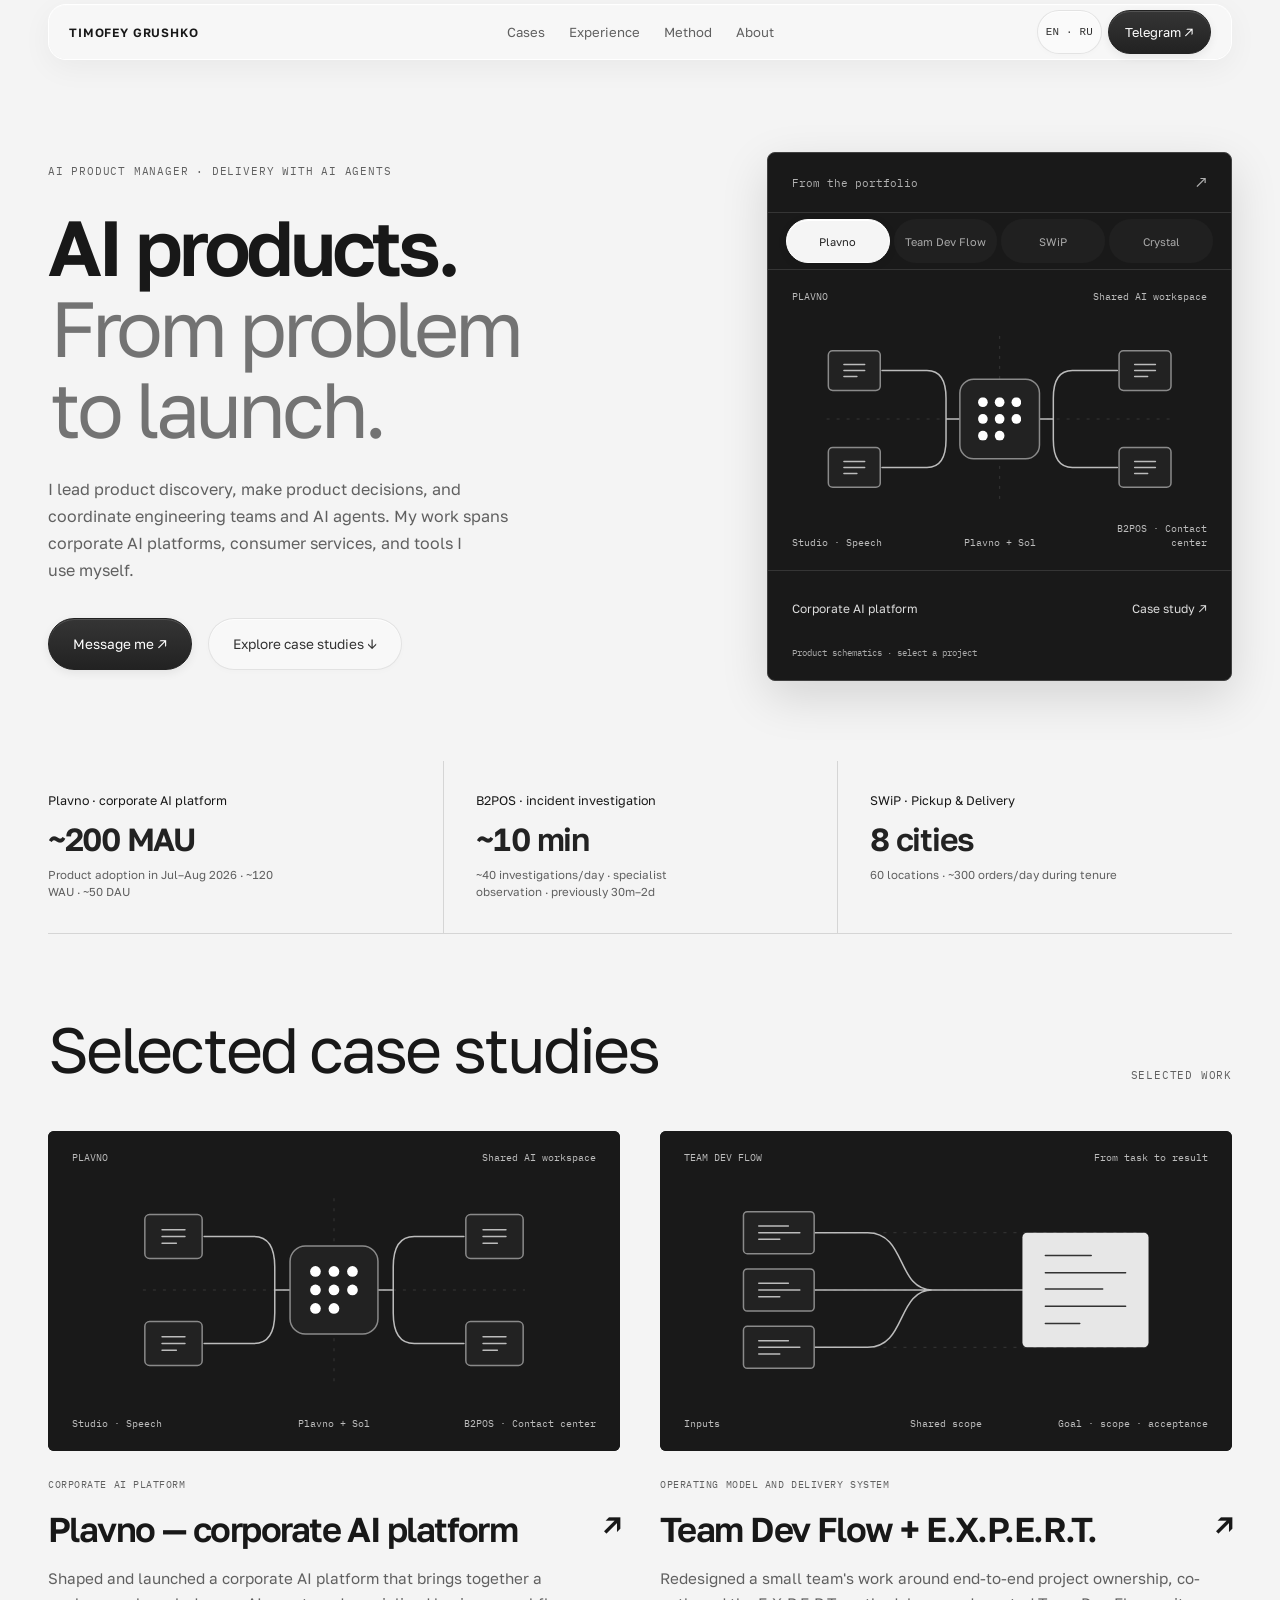
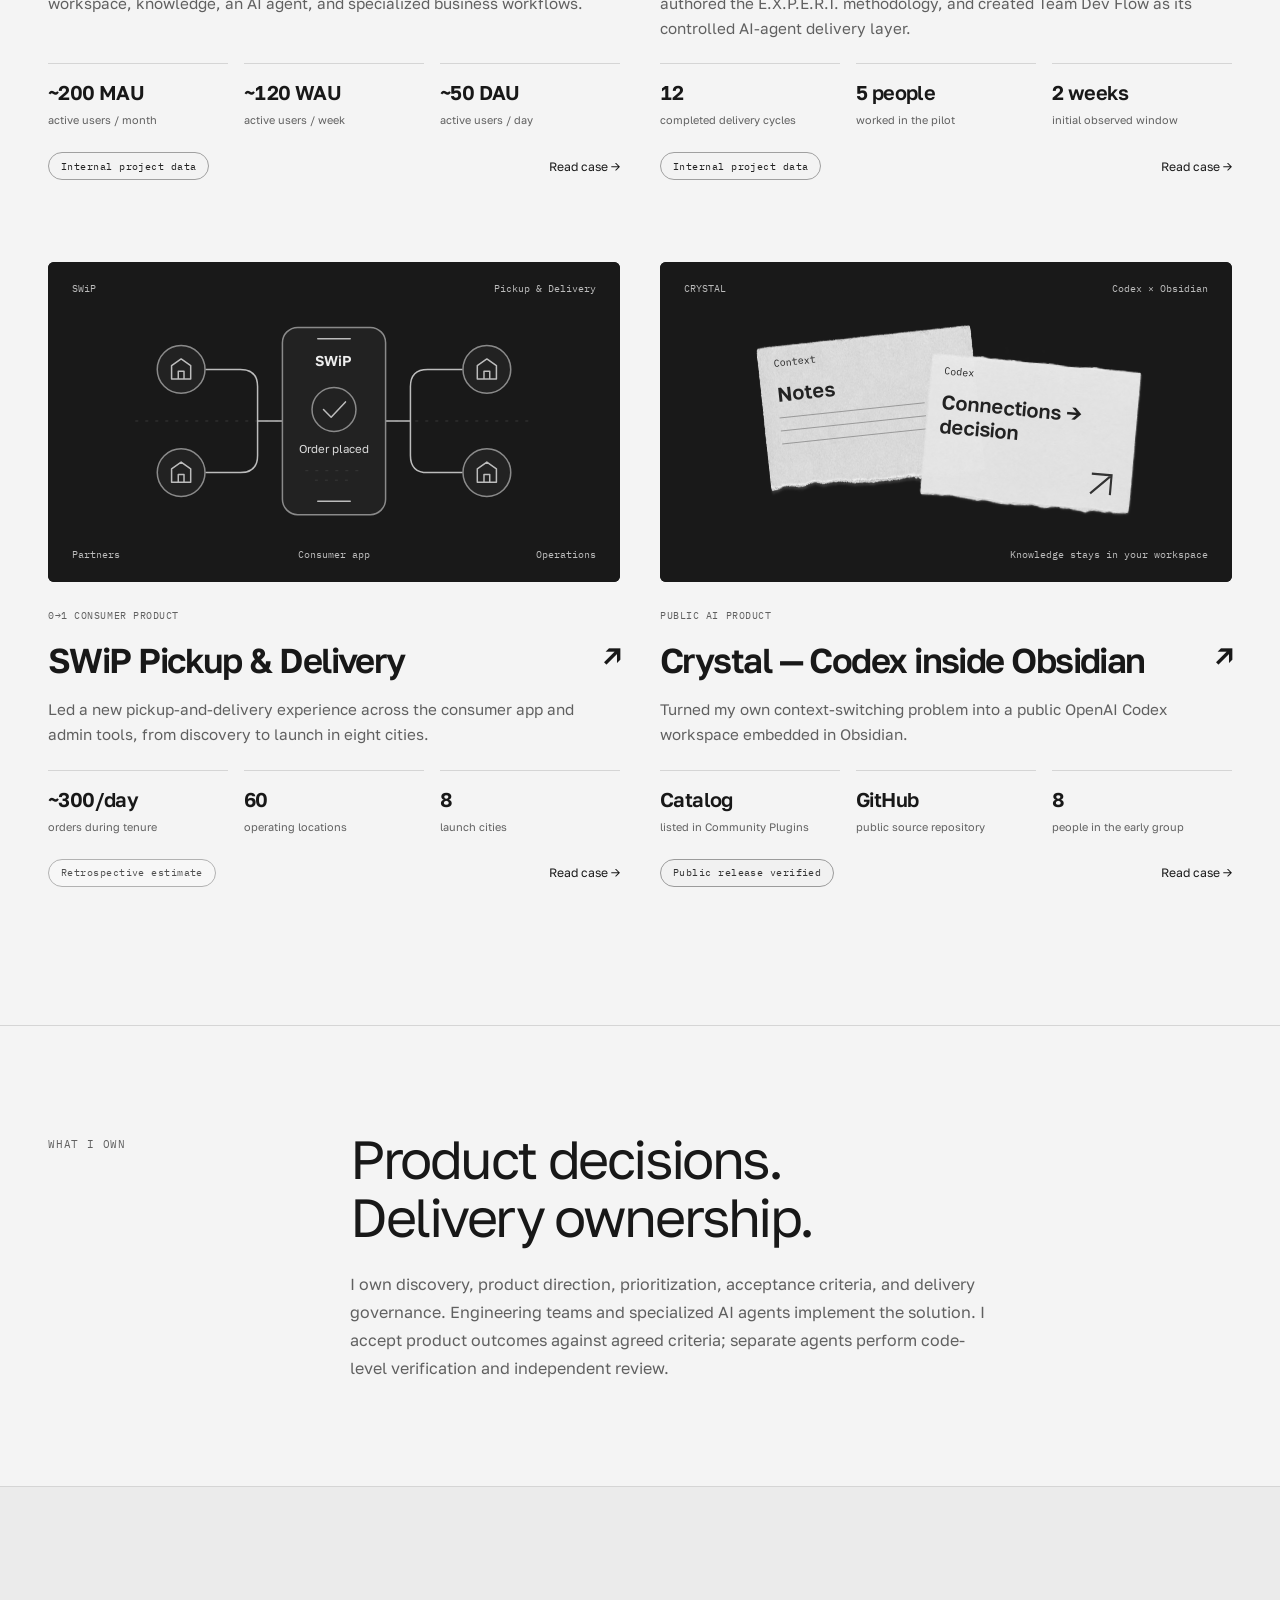
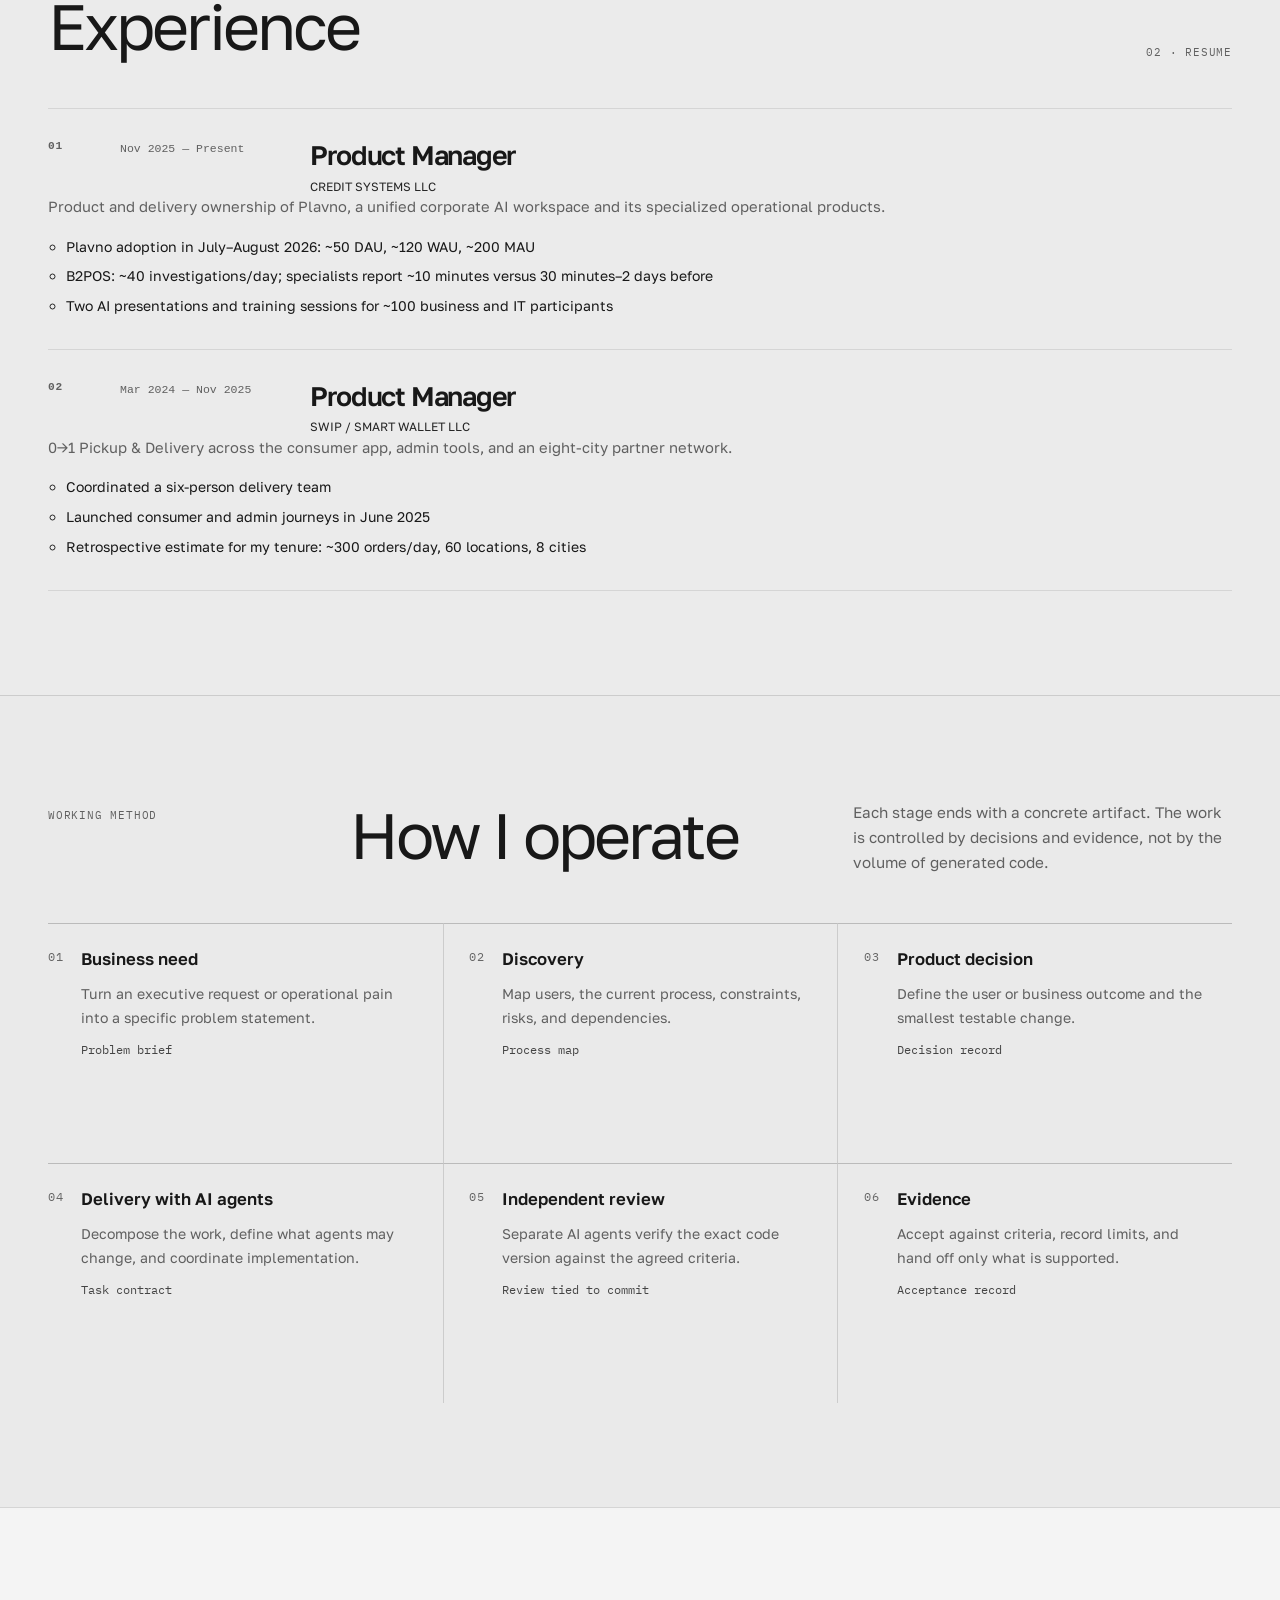
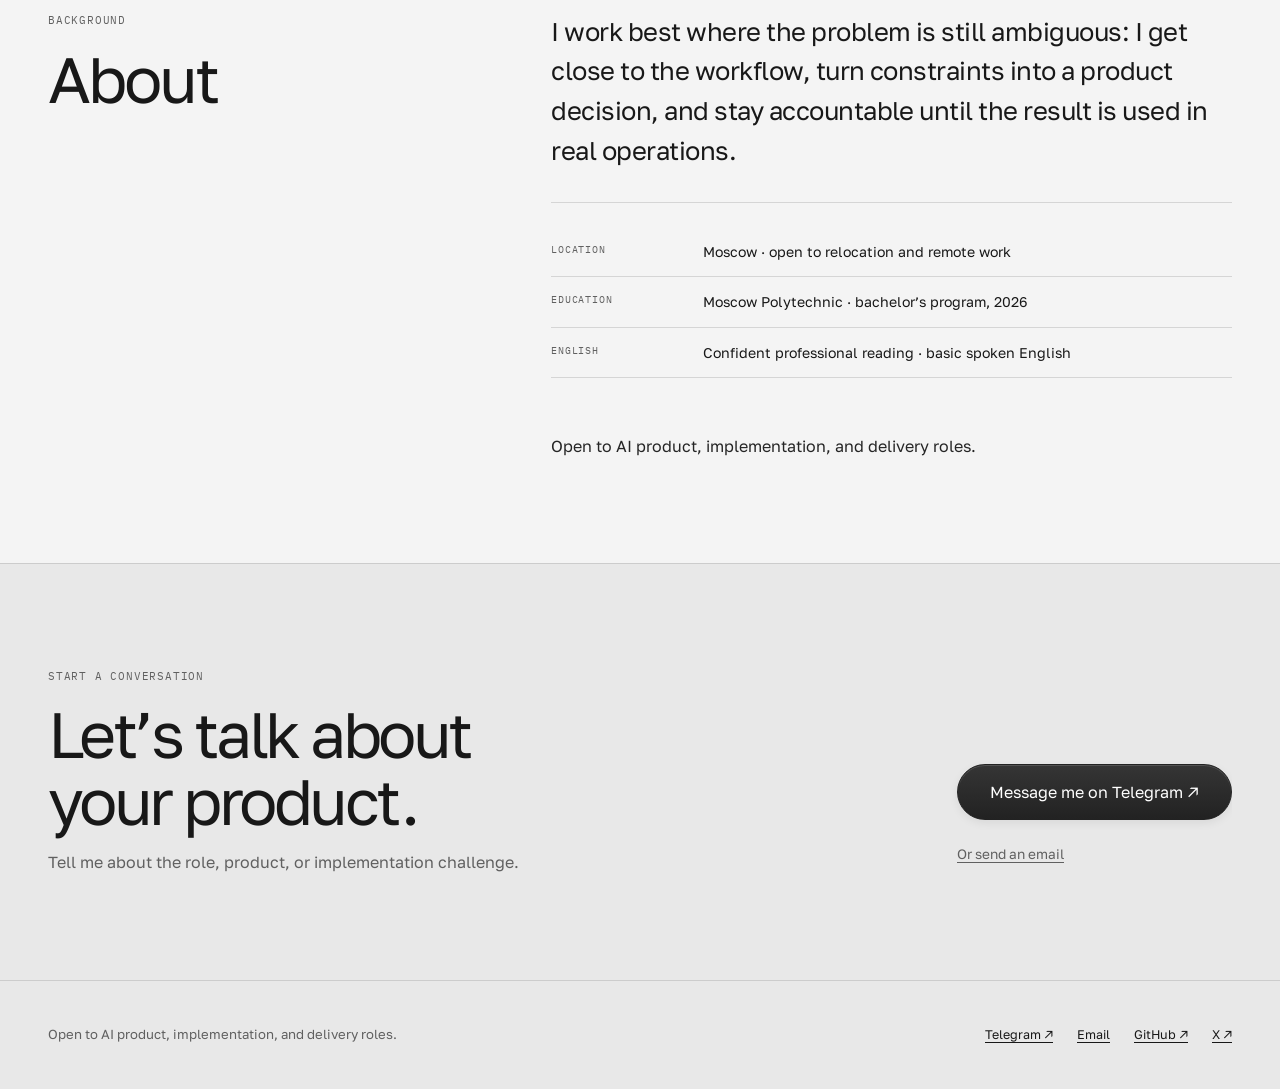
==== commit b94aeffc: "Publish unified TDF button styles" ====
--- a/index.html
+++ b/index.html
@@ -1,4 +1,4 @@
-<!DOCTYPE html><html lang="en"><head><meta charset="UTF-8"><meta name="viewport" content="width=device-width, initial-scale=1, viewport-fit=cover"><meta name="theme-color" content="#f4f4f4"><link rel="preload" href="/fonts/golos-400.ttf" as="font" type="font/ttf" crossorigin><meta name="description" content="AI product manager leading discovery, product decisions, and structured delivery across internal AI and consumer products."><link rel="icon" href="/favicon.svg" type="image/svg+xml"><link rel="canonical" href="https://gvukamolle.github.io/"><link rel="alternate" hreflang="en" href="https://gvukamolle.github.io/"><link rel="alternate" hreflang="ru" href="https://gvukamolle.github.io/ru/"><link rel="alternate" hreflang="x-default" href="https://gvukamolle.github.io/"><meta property="og:type" content="website"><meta property="og:locale" content="en_US"><meta property="og:title" content="Timofey Grushko — AI Product Manager &amp; Delivery with AI Agents"><meta property="og:description" content="AI product manager leading discovery, product decisions, and structured delivery across internal AI and consumer products."><meta property="og:url" content="https://gvukamolle.github.io/"><meta property="og:image" content="https://gvukamolle.github.io/og-default.png"><meta property="og:image:width" content="1200"><meta property="og:image:height" content="630"><meta property="og:image:alt" content="Timofey Grushko — AI Product Manager leading delivery with AI agents"><meta name="twitter:card" content="summary_large_image"><meta name="twitter:title" content="Timofey Grushko — AI Product Manager &amp; Delivery with AI Agents"><meta name="twitter:description" content="AI product manager leading discovery, product decisions, and structured delivery across internal AI and consumer products."><meta name="twitter:image" content="https://gvukamolle.github.io/og-default.png"><meta name="twitter:image:alt" content="Timofey Grushko — AI Product Manager leading delivery with AI agents"><title>Timofey Grushko — AI Product Manager &amp; Delivery with AI Agents</title><script type="application/ld+json">{"@context":"https://schema.org","@type":"Person","name":"Timofey Grushko","jobTitle":"AI Product Manager","homeLocation":{"@type":"Place","name":"Moscow"},"email":"mailto:tim.grushko7@gmail.com","sameAs":["https://t.me/gvukamolle","https://github.com/gvukamolle","https://x.com/why_gvukamolle"],"knowsLanguage":["ru","en"]}</script><link rel="stylesheet" href="/_astro/BaseLayout.6uPq6BkU.css"><link rel="stylesheet" href="/_astro/i18n.DCbKfrXa.css"><link rel="stylesheet" href="/_astro/home.we3cDWF-.css"></head><body><a class="skip-link" href="#main">Skip to content</a><header class="site-header" data-astro-cid-fzpbxy5g><div class="container header-inner" data-astro-cid-fzpbxy5g><a class="wordmark" href="/" data-astro-cid-fzpbxy5g>TIMOFEY GRUSHKO</a><nav class="desktop-nav" aria-label="Main navigation" data-astro-cid-fzpbxy5g><a href="/#cases" data-astro-cid-fzpbxy5g>Cases</a><a href="/#experience" data-astro-cid-fzpbxy5g>Experience</a><a href="/#method" data-astro-cid-fzpbxy5g>Method</a><a href="/#about" data-astro-cid-fzpbxy5g>About</a></nav><div class="header-actions" data-astro-cid-fzpbxy5g><a class="language-switch" href="/ru/" lang="ru" hreflang="ru" data-language-switch data-target-locale="ru" aria-label="Switch language to Russian"><span aria-hidden="true">EN · RU</span><span class="sr-only">Русский</span></a><script type="module">document.querySelectorAll(`[data-language-switch]`).forEach(e=>{e.addEventListener(`click`,()=>{let t=e.dataset.targetLocale;t&&localStorage.setItem(`portfolio-language`,t)})});</script><a class="telegram-button" href="https://t.me/gvukamolle" target="_blank" rel="me noreferrer" data-astro-cid-fzpbxy5g>Telegram ↗</a><details class="mobile-menu" data-astro-cid-fzpbxy5g><summary aria-controls="mobile-navigation" data-open-label="Close" data-closed-label="Menu" data-astro-cid-fzpbxy5g><span class="menu-label" data-astro-cid-fzpbxy5g>Menu</span><span class="burger-lines" aria-hidden="true" data-astro-cid-fzpbxy5g><i data-astro-cid-fzpbxy5g></i><i data-astro-cid-fzpbxy5g></i></span></summary><nav id="mobile-navigation" aria-label="Mobile navigation" data-astro-cid-fzpbxy5g><a href="/#cases" data-astro-cid-fzpbxy5g>Cases</a><a href="/#experience" data-astro-cid-fzpbxy5g>Experience</a><a href="/#method" data-astro-cid-fzpbxy5g>Method</a><a href="/#about" data-astro-cid-fzpbxy5g>About</a><a href="mailto:tim.grushko7@gmail.com" data-astro-cid-fzpbxy5g>Email</a><a href="https://t.me/gvukamolle" target="_blank" rel="me noreferrer" data-astro-cid-fzpbxy5g>Telegram</a></nav></details></div></div></header><script type="module">for(let e of document.querySelectorAll(`.mobile-menu`)){let t=e.querySelector(`summary`),n=e.querySelector(`nav`),r=t.querySelector(`.menu-label`),i=matchMedia(`(prefers-reduced-motion: reduce)`),a=matchMedia(`(min-width: 821px)`),o=e.open,s,c=()=>{s?.cancel(),s=void 0,e.open=o,document.documentElement.classList.toggle(`mobile-menu-open`,o)},l=(l,u=!1)=>{let d=getComputedStyle(n),f=e.open?d.opacity:`0`,p=e.open?d.transform:`translateY(-8px) scale(.98)`;if(s?.cancel(),o=l,t.setAttribute(`aria-expanded`,String(l)),r.textContent=(l?t.dataset.openLabel:t.dataset.closedLabel)??``,n.inert=!l,l&&(e.open=!0),document.documentElement.classList.toggle(`mobile-menu-open`,l),u&&t.focus(),i.matches||a.matches){c();return}s=n.animate([{opacity:f,transform:p},{opacity:+!!l,transform:l?`translateY(0) scale(1)`:`translateY(-6px) scale(.985)`}],{duration:l?260:190,easing:`cubic-bezier(.2,.8,.2,1)`,fill:`both`});let m=s;m.onfinish=()=>{s===m&&c()}};t.setAttribute(`aria-expanded`,String(o)),n.inert=!o,t.addEventListener(`click`,e=>{e.preventDefault(),l(!o)}),n.querySelectorAll(`a`).forEach(e=>e.addEventListener(`click`,()=>l(!1))),document.addEventListener(`click`,t=>{o&&t.target instanceof Node&&(!e.contains(t.target)||t.target===e)&&l(!1)}),document.addEventListener(`keydown`,e=>{e.key===`Escape`&&o&&(e.preventDefault(),l(!1,!0))}),document.addEventListener(`focusin`,t=>{o&&t.target instanceof Node&&!e.contains(t.target)&&l(!1)}),i.addEventListener(`change`,()=>{i.matches&&c()}),a.addEventListener(`change`,()=>{a.matches&&l(!1)}),window.addEventListener(`pagehide`,c)}</script><main id="main"><script>
+<!DOCTYPE html><html lang="en"><head><meta charset="UTF-8"><meta name="viewport" content="width=device-width, initial-scale=1, viewport-fit=cover"><meta name="theme-color" content="#f4f4f4"><link rel="preload" href="/fonts/golos-400.ttf" as="font" type="font/ttf" crossorigin><meta name="description" content="AI product manager leading discovery, product decisions, and structured delivery across internal AI and consumer products."><link rel="icon" href="/favicon.svg" type="image/svg+xml"><link rel="canonical" href="https://gvukamolle.github.io/"><link rel="alternate" hreflang="en" href="https://gvukamolle.github.io/"><link rel="alternate" hreflang="ru" href="https://gvukamolle.github.io/ru/"><link rel="alternate" hreflang="x-default" href="https://gvukamolle.github.io/"><meta property="og:type" content="website"><meta property="og:locale" content="en_US"><meta property="og:title" content="Timofey Grushko — AI Product Manager &amp; Delivery with AI Agents"><meta property="og:description" content="AI product manager leading discovery, product decisions, and structured delivery across internal AI and consumer products."><meta property="og:url" content="https://gvukamolle.github.io/"><meta property="og:image" content="https://gvukamolle.github.io/og-default.png"><meta property="og:image:width" content="1200"><meta property="og:image:height" content="630"><meta property="og:image:alt" content="Timofey Grushko — AI Product Manager leading delivery with AI agents"><meta name="twitter:card" content="summary_large_image"><meta name="twitter:title" content="Timofey Grushko — AI Product Manager &amp; Delivery with AI Agents"><meta name="twitter:description" content="AI product manager leading discovery, product decisions, and structured delivery across internal AI and consumer products."><meta name="twitter:image" content="https://gvukamolle.github.io/og-default.png"><meta name="twitter:image:alt" content="Timofey Grushko — AI Product Manager leading delivery with AI agents"><title>Timofey Grushko — AI Product Manager &amp; Delivery with AI Agents</title><script type="application/ld+json">{"@context":"https://schema.org","@type":"Person","name":"Timofey Grushko","jobTitle":"AI Product Manager","homeLocation":{"@type":"Place","name":"Moscow"},"email":"mailto:tim.grushko7@gmail.com","sameAs":["https://t.me/gvukamolle","https://github.com/gvukamolle","https://x.com/why_gvukamolle"],"knowsLanguage":["ru","en"]}</script><link rel="stylesheet" href="/_astro/BaseLayout.B1tH5fut.css"><link rel="stylesheet" href="/_astro/i18n.DCbKfrXa.css"><link rel="stylesheet" href="/_astro/home.we3cDWF-.css"></head><body><a class="skip-link" href="#main">Skip to content</a><header class="site-header" data-astro-cid-fzpbxy5g><div class="container header-inner" data-astro-cid-fzpbxy5g><a class="wordmark" href="/" data-astro-cid-fzpbxy5g>TIMOFEY GRUSHKO</a><nav class="desktop-nav" aria-label="Main navigation" data-astro-cid-fzpbxy5g><a href="/#cases" data-astro-cid-fzpbxy5g>Cases</a><a href="/#experience" data-astro-cid-fzpbxy5g>Experience</a><a href="/#method" data-astro-cid-fzpbxy5g>Method</a><a href="/#about" data-astro-cid-fzpbxy5g>About</a></nav><div class="header-actions" data-astro-cid-fzpbxy5g><a class="language-switch" href="/ru/" lang="ru" hreflang="ru" data-language-switch data-target-locale="ru" aria-label="Switch language to Russian"><span aria-hidden="true">EN · RU</span><span class="sr-only">Русский</span></a><script type="module">document.querySelectorAll(`[data-language-switch]`).forEach(e=>{e.addEventListener(`click`,()=>{let t=e.dataset.targetLocale;t&&localStorage.setItem(`portfolio-language`,t)})});</script><a class="telegram-button" href="https://t.me/gvukamolle" target="_blank" rel="me noreferrer" data-astro-cid-fzpbxy5g>Telegram ↗</a><details class="mobile-menu" data-astro-cid-fzpbxy5g><summary aria-controls="mobile-navigation" data-open-label="Close" data-closed-label="Menu" data-astro-cid-fzpbxy5g><span class="menu-label" data-astro-cid-fzpbxy5g>Menu</span><span class="burger-lines" aria-hidden="true" data-astro-cid-fzpbxy5g><i data-astro-cid-fzpbxy5g></i><i data-astro-cid-fzpbxy5g></i></span></summary><nav id="mobile-navigation" aria-label="Mobile navigation" data-astro-cid-fzpbxy5g><a href="/#cases" data-astro-cid-fzpbxy5g>Cases</a><a href="/#experience" data-astro-cid-fzpbxy5g>Experience</a><a href="/#method" data-astro-cid-fzpbxy5g>Method</a><a href="/#about" data-astro-cid-fzpbxy5g>About</a><a href="mailto:tim.grushko7@gmail.com" data-astro-cid-fzpbxy5g>Email</a><a href="https://t.me/gvukamolle" target="_blank" rel="me noreferrer" data-astro-cid-fzpbxy5g>Telegram</a></nav></details></div></div></header><script type="module">for(let e of document.querySelectorAll(`.mobile-menu`)){let t=e.querySelector(`summary`),n=e.querySelector(`nav`),r=t.querySelector(`.menu-label`),i=matchMedia(`(prefers-reduced-motion: reduce)`),a=matchMedia(`(min-width: 821px)`),o=e.open,s,c=()=>{s?.cancel(),s=void 0,e.open=o,document.documentElement.classList.toggle(`mobile-menu-open`,o)},l=(l,u=!1)=>{let d=getComputedStyle(n),f=e.open?d.opacity:`0`,p=e.open?d.transform:`translateY(-8px) scale(.98)`;if(s?.cancel(),o=l,t.setAttribute(`aria-expanded`,String(l)),r.textContent=(l?t.dataset.openLabel:t.dataset.closedLabel)??``,n.inert=!l,l&&(e.open=!0),document.documentElement.classList.toggle(`mobile-menu-open`,l),u&&t.focus(),i.matches||a.matches){c();return}s=n.animate([{opacity:f,transform:p},{opacity:+!!l,transform:l?`translateY(0) scale(1)`:`translateY(-6px) scale(.985)`}],{duration:l?260:190,easing:`cubic-bezier(.2,.8,.2,1)`,fill:`both`});let m=s;m.onfinish=()=>{s===m&&c()}};t.setAttribute(`aria-expanded`,String(o)),n.inert=!o,t.addEventListener(`click`,e=>{e.preventDefault(),l(!o)}),n.querySelectorAll(`a`).forEach(e=>e.addEventListener(`click`,()=>l(!1))),document.addEventListener(`click`,t=>{o&&t.target instanceof Node&&(!e.contains(t.target)||t.target===e)&&l(!1)}),document.addEventListener(`keydown`,e=>{e.key===`Escape`&&o&&(e.preventDefault(),l(!1,!0))}),document.addEventListener(`focusin`,t=>{o&&t.target instanceof Node&&!e.contains(t.target)&&l(!1)}),i.addEventListener(`change`,()=>{i.matches&&c()}),a.addEventListener(`change`,()=>{a.matches&&l(!1)}),window.addEventListener(`pagehide`,c)}</script><main id="main"><script>
     if (localStorage.getItem('portfolio-language') === 'ru' && location.pathname === '/') {
       location.replace('/ru/');
     }
--- a/_astro/BaseLayout.B1tH5fut.css
+++ b/_astro/BaseLayout.B1tH5fut.css
@@ -0,0 +1 @@
+@layer foundation{:root{--paper:#f6f5f0;--surface:#fbfbf7;--ink:#171e1b;--muted:#5f6a64;--line:#d7dcd6;--blue:#3359dc;--blue-soft:#e8edff;--success:#28664c;--max-width:1184px;--radius-sm:10px;--radius-md:18px;--space-1:.5rem;--space-2:.75rem;--space-3:1rem;--space-4:1.5rem;--space-5:2rem;--space-6:3rem;--space-7:5rem;--tracking-display:-.038em;--tracking-heading:-.032em;--tracking-number:-.035em}html:lang(ru){--tracking-display:-.022em;--tracking-heading:-.024em;--tracking-number:-.025em}*,:before,:after{box-sizing:border-box}html{scroll-behavior:smooth;background:var(--paper);color:var(--ink);-webkit-text-size-adjust:100%;text-size-adjust:100%}body{background:var(--paper);color:var(--ink);margin:0;font-family:Inter,ui-sans-serif,system-ui,-apple-system,BlinkMacSystemFont,Segoe UI,sans-serif}body,button,a{text-rendering:optimizelegibility}img,svg{max-width:100%;display:block}a{color:inherit}:focus-visible{outline:3px solid var(--blue);outline-offset:4px}.container{width:min(calc(100% - 3rem), var(--max-width));margin-inline:auto}.section{padding-block:var(--space-7);border-top:1px solid var(--line)}.eyebrow{letter-spacing:.11em;text-transform:uppercase;width:fit-content;color:var(--muted);font:800 .72rem/1 ui-monospace,SFMono-Regular,monospace}.display{letter-spacing:var(--tracking-display);font-kerning:normal;margin:0;font-size:clamp(3.2rem,7vw,6.7rem);font-weight:850;line-height:.91}.display-accent{color:inherit;font-family:inherit;font-style:normal;font-weight:inherit;letter-spacing:inherit;-webkit-box-decoration-break:clone;box-decoration-break:clone;background:0 0;padding-inline:.025em 0}.skip-link{z-index:100;background:var(--ink);color:#fff;border-radius:999px;padding:.75rem 1rem;position:fixed;top:1rem;left:1rem;transform:translateY(-200%)}.skip-link:focus{transform:translateY(0)}.sr-only{clip:rect(0, 0, 0, 0);white-space:nowrap;border:0;width:1px;height:1px;margin:-1px;padding:0;position:absolute;overflow:hidden}.language-switch{min-height:44px;padding-inline:var(--space-2);border-radius:var(--radius-sm);color:var(--muted);letter-spacing:.06em;justify-content:center;align-items:center;font:800 .68rem/1 ui-monospace,SFMono-Regular,monospace;text-decoration:none;transition:color .18s,background-color .18s;display:inline-flex}.language-switch:active{color:var(--ink)}.hero-shell{column-gap:var(--space-4);row-gap:var(--space-6);grid-template-columns:repeat(12,minmax(0,1fr));align-items:center;display:grid}.hero.section{padding-block:4.5rem}.hero-shell>*{min-width:0}.hero-copy{gap:var(--space-4);grid-column:1/span 7;display:grid}.hero-shell>.decision-art{grid-column:8/span 5}.hero-copy .eyebrow,.hero-copy .display,.hero-summary{margin:0}.hero-title,.hero-summary--desktop,.proof-label{display:block}.hero-title--mobile,.hero-summary--mobile,.proof-label--mobile{display:none}.hero-copy .display{overflow-wrap:normal;word-break:normal;hyphens:manual;font-size:clamp(3rem,6.1vw,5.9rem)}.hero-summary{max-width:37rem;color:var(--muted);font-size:1.08rem;line-height:1.65}.hero-actions{gap:var(--space-2);flex-wrap:wrap;align-items:center;display:flex}.button{min-height:48px;padding-inline:var(--space-3);border-radius:var(--radius-sm);justify-content:center;align-items:center;font-size:.82rem;font-weight:820;text-decoration:none;transition:background-color .18s,border-color .18s,color .18s,transform .18s;display:inline-flex}.button:active{transform:translateY(0)}.button--primary{border:1px solid var(--blue);background:var(--blue);color:var(--surface)}.button--text{color:var(--muted);border:1px solid #0000}.button--primary:active{border-color:var(--ink);background:var(--ink)}.button--text:active{background:var(--blue-soft);color:var(--blue)}@media (width>=821px) and (hover:hover) and (pointer:fine){.language-switch:hover{background:var(--blue-soft);color:var(--blue)}.button:hover{transform:translateY(-2px)}.button--primary:hover{border-color:var(--ink);background:var(--ink)}.button--text:hover{background:var(--blue-soft);color:var(--blue)}}.proof-wrap{padding-block:var(--space-5)}.split-heading{gap:var(--space-4);grid-template-columns:repeat(12,minmax(0,1fr));align-items:start;display:grid}.split-heading>.eyebrow{grid-column:1/span 3;margin:.4rem 0 0}.split-heading__copy{gap:var(--space-4);grid-column:4/-1;display:grid}.split-heading__copy h2,.split-heading__copy p,.section-heading h2,.section-heading p,.method-section__copy h2,.method-section__copy p,.about-grid h2,.about-grid p{margin:0}.split-heading__copy h2{max-width:18ch;letter-spacing:var(--tracking-heading);font-kerning:normal;font-size:clamp(2.3rem,5vw,4.8rem);line-height:1}.split-heading__copy p{max-width:51rem;color:var(--muted);font-size:1rem;line-height:1.75}.anchor-section{scroll-margin-top:64px}.section-heading{gap:var(--space-4);margin-bottom:var(--space-6);grid-template-columns:repeat(12,minmax(0,1fr));align-items:end;display:grid}.section-heading .eyebrow{grid-column:1/span 3}.section-heading h2{letter-spacing:var(--tracking-heading);font-kerning:normal;grid-column:4/-1;font-size:clamp(2.5rem,5.5vw,5.2rem);line-height:.95}.section-heading--compact{margin-bottom:var(--space-4)}.case-grid{gap:var(--space-3);grid-template-columns:repeat(3,minmax(0,1fr));display:grid}.case-grid>:first-child{grid-column:1/-1}.method-section{background:var(--surface)}.method-section__inner{gap:var(--space-6);display:grid}.method-section__copy{gap:var(--space-4);grid-template-columns:repeat(12,minmax(0,1fr));align-items:start;display:grid}.method-section__copy .eyebrow{grid-column:1/span 3;margin-top:.45rem}.method-section__copy h2{letter-spacing:var(--tracking-heading);font-kerning:normal;grid-column:4/span 5;font-size:clamp(2.5rem,5vw,4.7rem);line-height:.95}.method-section__copy>p:last-child{color:var(--muted);grid-column:9/-1;font-size:.95rem;line-height:1.65}.about-grid{gap:var(--space-4);grid-template-columns:repeat(12,minmax(0,1fr));display:grid}.about-grid>div:first-child{align-content:start;gap:var(--space-3);grid-column:1/span 4;display:grid}.about-grid h2{letter-spacing:var(--tracking-heading);font-kerning:normal;font-size:clamp(2.5rem,5vw,4.7rem);line-height:.95}.about-grid__copy{gap:var(--space-5);grid-column:6/-1;display:grid}.about-grid__copy>p:first-child{color:var(--ink);letter-spacing:-.02em;font-size:clamp(1.2rem,2.2vw,1.65rem);line-height:1.55}.split-heading,.section-heading,.method-section__copy,.about-grid{position:relative}.split-heading:after,.section-heading:after,.method-section__copy:after,.about-grid:after{background:linear-gradient(transparent calc(50% - .5px), color-mix(in srgb, var(--ink) 40%, transparent) calc(50% - .5px) calc(50% + .5px), transparent calc(50% + .5px)), linear-gradient(90deg, transparent calc(50% - .5px), color-mix(in srgb, var(--ink) 40%, transparent) calc(50% - .5px) calc(50% + .5px), transparent calc(50% + .5px));content:"";pointer-events:none;width:1rem;height:1rem;position:absolute;top:-.85rem;right:0}.about-facts{gap:var(--space-3);padding-top:var(--space-4);border-top:1px solid var(--line);grid-template-columns:repeat(3,minmax(0,1fr));margin:0;display:grid}.about-facts>div{gap:var(--space-1);min-width:0;display:grid}.about-facts dt{color:var(--muted);letter-spacing:.075em;text-transform:uppercase;font:760 .62rem/1.2 ui-monospace,SFMono-Regular,monospace}.about-facts dd{color:var(--ink);margin:0;font-size:.78rem;line-height:1.5}.availability{max-width:42rem;padding-top:var(--space-4);border-top:1px solid var(--line);color:var(--blue);font-size:.88rem;font-weight:760;line-height:1.55}@media (width<=900px){.hero-shell{grid-template-columns:1fr}.hero-copy,.hero-shell>.decision-art{grid-column:1}}@media (width<=980px){.case-grid{grid-template-columns:repeat(2,minmax(0,1fr))}.case-grid>:first-child,.case-grid>:last-child{grid-column:1/-1}}@media (width<=760px){.container{width:min(calc(100% - 2rem), var(--max-width))}.section{padding-block:3.5rem}.anchor-section{scroll-margin-top:0}.display,.hero-copy .display{letter-spacing:-.025em;max-width:18ch;font-size:clamp(2rem,8.7vw,2.3rem);line-height:1}.hero.section{padding-block:2rem 2.5rem}.hero-shell{row-gap:1.1rem}.hero-copy{gap:.875rem}.hero-copy>.eyebrow,.hero-title--desktop,.hero-summary--desktop,.proof-label--desktop{display:none}.hero-title--mobile,.hero-summary--mobile,.proof-label--mobile{display:block}.hero-summary{max-width:31ch;font-size:1rem;line-height:1.5}.hero-actions{grid-template-columns:1fr;gap:.5rem;width:100%;margin-top:.125rem;display:grid}.hero-actions .button{width:100%;min-height:52px}.hero-actions .button--text,.hero-shell>.decision-art.decision-art{display:none}.proof-wrap{padding-block:var(--space-3)}.split-heading,.section-heading,.method-section__copy,.about-grid{gap:var(--space-3);grid-template-columns:1fr}.split-heading>.eyebrow,.split-heading__copy,.section-heading .eyebrow,.section-heading h2,.method-section__copy .eyebrow,.method-section__copy h2,.method-section__copy>p:last-child,.about-grid>div:first-child,.about-grid__copy{grid-column:1}.split-heading__copy h2,.section-heading h2,.method-section__copy h2,.about-grid h2{letter-spacing:-.025em;max-width:19ch;font-size:clamp(1.85rem,8vw,2.2rem);line-height:1.02}.split-heading__copy p,.method-section__copy>p:last-child{font-size:.92rem;line-height:1.65}.section-heading{gap:var(--space-2);margin-bottom:var(--space-4)}.case-grid{grid-template-columns:1fr;gap:0}.case-grid>:first-child,.case-grid>:last-child{grid-column:1}.method-section__inner,.about-grid__copy{gap:var(--space-4)}.about-grid__copy>p:first-child{letter-spacing:-.012em;font-size:1.08rem;line-height:1.6}.about-facts{grid-template-columns:1fr}.split-heading:after,.section-heading:after,.method-section__copy:after,.about-grid:after{display:none}}@media (prefers-reduced-motion:reduce){*,:before,:after{scroll-behavior:auto!important;transition-duration:.01ms!important;animation-duration:.01ms!important;animation-iteration-count:1!important}}}@layer components{.site-header[data-astro-cid-fzpbxy5g]{z-index:50;border-bottom:1px solid var(--line);background:color-mix(in srgb, var(--surface) 88%, transparent);backdrop-filter:blur(14px);height:64px;position:sticky;top:0}.header-inner[data-astro-cid-fzpbxy5g]{gap:var(--space-4);grid-template-columns:1fr auto 1fr;align-items:center;height:64px;display:grid}.wordmark[data-astro-cid-fzpbxy5g]{letter-spacing:.08em;white-space:nowrap;justify-self:start;font-size:.78rem;font-weight:900;text-decoration:none}.desktop-nav[data-astro-cid-fzpbxy5g]{align-items:center;gap:var(--space-4);display:flex}.desktop-nav[data-astro-cid-fzpbxy5g] a[data-astro-cid-fzpbxy5g]{color:var(--muted);font-size:.82rem;font-weight:650;text-decoration:none;transition:color .18s}.desktop-nav[data-astro-cid-fzpbxy5g] a[data-astro-cid-fzpbxy5g]:active{color:var(--ink)}.header-actions[data-astro-cid-fzpbxy5g]{justify-self:end;align-items:center;gap:var(--space-1);display:flex}.telegram-button[data-astro-cid-fzpbxy5g]{min-height:44px;padding-inline:var(--space-3);border-radius:var(--radius-sm);background:var(--ink);color:var(--surface);justify-content:center;align-items:center;font-size:.8rem;font-weight:800;text-decoration:none;transition:background-color .18s,color .18s;display:inline-flex}.telegram-button[data-astro-cid-fzpbxy5g]:active{color:var(--blue-soft)}.mobile-menu[data-astro-cid-fzpbxy5g]{display:none;position:relative}.mobile-menu[data-astro-cid-fzpbxy5g] summary[data-astro-cid-fzpbxy5g]{min-height:44px;padding-inline:var(--space-2);border-radius:var(--radius-sm);color:var(--ink);cursor:pointer;align-items:center;font-size:.76rem;font-weight:820;list-style:none;display:inline-flex}.mobile-menu[data-astro-cid-fzpbxy5g] summary[data-astro-cid-fzpbxy5g]::-webkit-details-marker{display:none}.mobile-menu[data-astro-cid-fzpbxy5g] summary[data-astro-cid-fzpbxy5g]:after{color:var(--blue);content:"+";margin-left:.35rem}.mobile-menu[data-astro-cid-fzpbxy5g][open] summary[data-astro-cid-fzpbxy5g]:after{content:"−"}.mobile-menu[data-astro-cid-fzpbxy5g][open]:before{background:color-mix(in srgb, var(--ink) 14%, transparent);content:"";position:fixed;inset:64px 0 0}.mobile-menu[data-astro-cid-fzpbxy5g] nav[data-astro-cid-fzpbxy5g]{z-index:1;width:min(17rem,100vw - 1.75rem);padding:var(--space-2);border:1px solid var(--line);border-radius:var(--radius-md);background:var(--surface);box-shadow:0 24px 60px color-mix(in srgb, var(--ink) 13%, transparent);display:grid;position:absolute;top:calc(100% + .55rem);right:0}.mobile-menu[data-astro-cid-fzpbxy5g] nav[data-astro-cid-fzpbxy5g] a[data-astro-cid-fzpbxy5g]{min-height:44px;padding-inline:var(--space-2);border-radius:var(--radius-sm);color:var(--ink);align-items:center;font-size:.84rem;font-weight:760;text-decoration:none;display:flex}@media (width>=821px) and (hover:hover) and (pointer:fine){.desktop-nav[data-astro-cid-fzpbxy5g] a[data-astro-cid-fzpbxy5g]:hover{color:var(--ink)}.telegram-button[data-astro-cid-fzpbxy5g]:hover{background:var(--blue)}.mobile-menu[data-astro-cid-fzpbxy5g] nav[data-astro-cid-fzpbxy5g] a[data-astro-cid-fzpbxy5g]:hover{background:var(--blue-soft);color:var(--blue)}}@media (width<=820px){.site-header[data-astro-cid-fzpbxy5g]{background:var(--surface);backdrop-filter:none;position:relative}.site-header[data-astro-cid-fzpbxy5g],.header-inner[data-astro-cid-fzpbxy5g]{height:56px}.header-inner[data-astro-cid-fzpbxy5g]{gap:var(--space-1);grid-template-columns:auto 1fr}.desktop-nav[data-astro-cid-fzpbxy5g]{display:none}.header-actions[data-astro-cid-fzpbxy5g]{gap:0}.telegram-button[data-astro-cid-fzpbxy5g]{display:none}.mobile-menu[data-astro-cid-fzpbxy5g]{display:block}.mobile-menu[data-astro-cid-fzpbxy5g][open]:before{background:color-mix(in srgb, var(--ink) 28%, transparent);backdrop-filter:blur(2px);width:100vw;height:calc(100vh - 56px);inset:56px 0 auto}.mobile-menu[data-astro-cid-fzpbxy5g] nav[data-astro-cid-fzpbxy5g]{z-index:2;width:auto;box-shadow:0 24px 80px color-mix(in srgb, var(--ink) 24%, transparent);border-radius:1.15rem;padding:.75rem;position:fixed;inset:68px 1rem auto}.mobile-menu[data-astro-cid-fzpbxy5g] nav[data-astro-cid-fzpbxy5g] a[data-astro-cid-fzpbxy5g]{border-bottom:1px solid color-mix(in srgb, var(--line) 68%, transparent);border-radius:.75rem;min-height:52px;padding-inline:1rem;font-size:.92rem}.mobile-menu[data-astro-cid-fzpbxy5g] nav[data-astro-cid-fzpbxy5g] a[data-astro-cid-fzpbxy5g]:last-child{background:var(--blue);color:var(--surface);border-bottom:0}html.mobile-menu-open{overflow:hidden}}@media (width<=390px){.wordmark[data-astro-cid-fzpbxy5g]{letter-spacing:.045em;font-size:.68rem}.telegram-button[data-astro-cid-fzpbxy5g]{font-size:.72rem}}.site-footer[data-astro-cid-nns7i3if]{border-top:1px solid var(--line);padding-block:var(--space-5)}.footer-inner[data-astro-cid-nns7i3if]{justify-content:space-between;gap:var(--space-4);align-items:center;display:flex}p[data-astro-cid-nns7i3if]{color:var(--muted);margin:0;font-size:.82rem;line-height:1.5}nav[data-astro-cid-nns7i3if]{gap:var(--space-1) var(--space-4);flex-wrap:wrap;display:flex}a[data-astro-cid-nns7i3if]{min-height:44px;color:var(--ink);text-underline-offset:.25em;align-items:center;font-size:.78rem;font-weight:800;text-decoration-thickness:1px;display:inline-flex}@media (width>=821px) and (hover:hover) and (pointer:fine){a[data-astro-cid-nns7i3if]:hover{color:var(--blue)}}@media (width<=760px){.footer-inner[data-astro-cid-nns7i3if]{flex-direction:column;align-items:flex-start}}}@font-face{font-family:Golos Text;src:url(/fonts/golos-400.ttf)format("truetype");font-weight:400;font-display:swap}@font-face{font-family:Golos Text;src:url(/fonts/golos-600.ttf)format("truetype");font-weight:600;font-display:swap}@font-face{font-family:Golos Text;src:url(/fonts/golos-800.ttf)format("truetype");font-weight:800;font-display:swap}@font-face{font-family:IBM Plex Mono;src:url(/fonts/plex-mono-400.ttf)format("truetype");font-weight:400;font-display:swap}:root{--paper:#f4f4f4;--surface:#fff;--ink:#181818;--muted:#606060;--line:#d5d5d5;--blue:#252525;--blue-soft:#e7e7e7;--success:#333;--max-width:1280px;--radius-sm:4px;--radius-md:6px;--space-7:6.5rem;--tracking-display:-.055em;--tracking-heading:-.045em;--tracking-number:-.04em}html:lang(ru){--tracking-display:-.045em;--tracking-heading:-.035em}body{-webkit-font-smoothing:antialiased;font-family:Golos Text,sans-serif}button,input,summary{font-family:inherit}h1,h2,h3{text-wrap:balance;font-weight:600}p{text-wrap:pretty}::selection{color:#111;background:#bcbcbc}dd,strong{font-variant-numeric:tabular-nums}body .eyebrow{letter-spacing:.075em;font:400 .67rem/1.5 IBM Plex Mono,monospace}body .container{width:min(calc(100% - 6rem),var(--max-width))}body .site-header{color:#f3f3f3;backdrop-filter:none;background:#111;border-color:#363636}body .desktop-nav a,body .language-switch{color:#bcbcbc;align-items:center;min-height:44px;display:inline-flex}body .wordmark{letter-spacing:.07em;font:600 .75rem Golos Text,sans-serif}body .telegram-button{color:#151515;background:#eee;border-radius:4px;font-weight:600}body .hero{color:#f3f3f3;--muted:#b0b0b0;--line:#444;--blue:#eee;--blue-soft:#282828;--surface:#111;background:#111;border:0;padding-block:5.5rem 5rem}body .hero-shell{grid-template-columns:repeat(12,minmax(0,1fr));align-items:center;gap:3rem}body .hero-copy{grid-column:1/span 7;gap:1.7rem}body .hero-shell>.project-console{grid-column:8/span 5}body .hero-copy .display{letter-spacing:var(--tracking-display);max-width:12ch;font-size:clamp(3.6rem,6.1vw,6rem);font-weight:600;line-height:1.035}body .display-accent{color:#999;font-weight:400;display:block}body .hero-summary{max-width:47ch;font-size:1rem;line-height:1.7}body .hero-actions{gap:1rem;margin-top:.4rem}body .button{border-radius:4px;min-height:52px;padding-inline:24px;font-size:.85rem;font-weight:600}body .button--text{color:#d1d1d1;border-color:#555}body .button:active,body .telegram-button:active,body .contact-cta__button:active{transform:scale(.96)}body .proof-wrap{padding-block:0 1.5rem}body .proof-strip{border-top:0}body .proof-strip__item{gap:14px;min-height:0;padding:2rem 2rem 2rem 0}body .proof-strip__item+.proof-strip__item{padding-left:2rem}body .proof-strip strong{color:#222;font-size:2rem;font-weight:600}body .proof-strip dt{font-size:.78rem;font-weight:400}body .proof-strip small{max-width:36ch;font-size:.72rem}body .section-heading{grid-template-columns:1fr auto;align-items:end;gap:24px;margin-bottom:3rem}body .section-heading .eyebrow{text-align:right;grid-area:1/2;margin:0}body .section-heading h2{grid-area:1/1;font-size:clamp(2.6rem,5vw,4.6rem);font-weight:400;line-height:1.08}body .case-grid{grid-template-columns:repeat(2,minmax(0,1fr));gap:3rem 2.5rem}body .case-grid>:first-child,body .case-grid>:last-child{grid-column:auto}body #cases{border-top:0;padding-top:3.5rem}body .split-heading:after,body .section-heading:after,body .method-section__copy:after,body .about-grid:after{display:none}body .split-heading__copy h2{max-width:23ch;font-size:clamp(2.3rem,4.2vw,4rem);font-weight:400;line-height:1.08}body .split-heading__copy p{max-width:64ch;font-size:1rem}body #experience{background:#ebebeb}body .experience-list__role{font-weight:600}body .method-section__copy h2,body .about-grid h2{font-weight:400;line-height:1.08}body .method-trace{gap:0}body .method-trace li{background:0 0;border:0;border-top:1px solid #555;border-radius:0;gap:1.1rem;min-height:15rem;padding:1.6rem 1.6rem 1.6rem 0}body .method-trace li:nth-child(3n+2),body .method-trace li:nth-child(3n+3){border-left:1px solid #444;padding-left:1.6rem}body .method-trace strong{font-size:1.05rem;font-weight:600}body .method-trace p{font-size:.88rem;line-height:1.65}body .method-trace__number{color:#aaa;font:400 .72rem IBM Plex Mono,monospace}body .method-trace__output{color:#ddd;background:0 0;border-radius:0;padding:0;font:400 .72rem/1.5 IBM Plex Mono,monospace}body .about-grid__copy>p:first-child{font-size:clamp(1.2rem,2vw,1.65rem);font-weight:400}body .about-facts{grid-template-columns:1fr;gap:0}body .about-facts>div{border-bottom:1px solid var(--line);grid-template-columns:8rem 1fr;gap:24px;padding:14px 0}body .about-facts dt{font:400 .65rem/1.7 IBM Plex Mono,monospace}body .about-facts dd{font-size:.88rem}body .availability{border-top:0;font-size:1rem;font-weight:400}body .contact-cta__inner{background:0 0;border:0;border-radius:0;gap:3rem;padding:0}body .contact-cta__inner:before,body .contact-cta__inner:after{display:none}body .contact-cta h2{max-width:17ch;font-weight:400;line-height:1.05}body .contact-cta__button{color:#111;background:#eee;border-color:#eee;border-radius:4px;min-height:56px;font-weight:600}body .contact-cta__email{align-items:center;min-height:44px;font-size:.85rem;font-weight:400;display:inline-flex}body .case-page{--case-accent:#252525;--case-brand:#252525;--case-soft:#e7e7e7;--tdf-canvas:#f4f4f4}body .case-hero h1{max-width:18ch;font-size:clamp(3.2rem,6vw,6rem);font-weight:600;line-height:1.04}body .case-hero__grid{row-gap:2rem}body .case-home-link{align-items:center;min-height:44px;font-weight:400;display:inline-flex}body .case-summary{max-width:52ch;font-size:1.05rem}body .case-outcome{background:#222;border-left:1px solid #777;border-radius:0 6px 6px 0;padding:2rem}body .case-outcome>p:last-child{font-size:1rem;font-weight:400;line-height:1.6}body .case-metrics{margin-top:1rem;padding-block:2rem}body .case-metrics dd{color:#eee;font-weight:400}body .case-jump-nav{backdrop-filter:none;background:#f4f4f4}body .case-jump-nav a{min-height:52px;font-size:.8rem;font-weight:400}body .case-reading{max-width:1120px}body .case-snapshot{grid-template-columns:1fr 1.3fr;gap:4rem;padding-bottom:4rem}body .case-snapshot__heading{background:0 0;border:0;border-radius:0;padding:0}body .case-snapshot__heading:after{display:none}body .case-snapshot__heading h2{font-size:clamp(2rem,3.5vw,3rem);font-weight:400;line-height:1.1}body .case-snapshot dt{font:400 .65rem/1.5 IBM Plex Mono,monospace}body .case-snapshot dd{font-size:.95rem;line-height:1.7}body .case-prose{max-width:none}body .case-prose h2{max-width:100%;margin-top:5rem;padding-top:2rem;font-weight:400;line-height:1.12}body .case-prose h2:before{color:#777;font-weight:400}body .case-prose p{max-width:760px;font-size:1.04rem;line-height:1.8}body .case-prose ul,body .case-prose ol{border-left-width:1px}body .case-evidence{background:#eaeaea;border:0;border-radius:4px;max-width:none;margin-top:4rem;padding:2rem}body .case-proof{max-width:none}body .case-proof a{border-radius:4px;font-size:.85rem;font-weight:400}body .case-next{max-width:none;margin-top:4rem}body .case-next a{padding-block:2rem}body .case-next strong{font-weight:400}body .case-artifact{box-shadow:none;background:0 0;border-radius:6px}body .case-artifact:not(.case-artifact--crystal){--case-accent:#333;--case-brand:#333;--case-soft:#e7e7e7;filter:grayscale()}body .case-artifact:not(.case-artifact--crystal) .artifact-canvas{background:#eaeaea;border-radius:4px}body .artifact-dots{display:none}body .story-visual:not(.story-visual--case-crystal){width:100%;box-shadow:none;filter:grayscale();border:1px solid #ccc;border-radius:4px}body .story-visual--case-plavno-ai{--plavno:#555;--plavno-text:#333;--plavno-dark:#202020;--plavno-soft:#e5e5e5;--plavno-bg:#eee;--plavno-info:#777}body .story-visual .plavno-board,body .story-visual .tdf-sheet,body .story-visual .swip-blueprint{background:#eaeaea}body .story-visual figcaption{font-size:.8rem;line-height:1.6}body .story-visual__register{opacity:.4}body .story-visual--case-crystal{filter:grayscale();width:100%;margin-block:3rem}body .case-artifact--crystal{filter:grayscale()}body .case-artifact--crystal .crystal-screen{box-shadow:0 12px 32px #0002}@media (width>=821px) and (hover:hover) and (pointer:fine){body .desktop-nav a:hover,body .language-switch:hover{color:#fff;background:#333}body .telegram-button:hover,body .button--primary:hover,body .contact-cta__button:hover{color:#111;background:#ccc;border-color:#ccc}body .button--text:hover{color:#fff;background:#292929;border-color:#888}body .case-next a:hover strong{text-underline-offset:.18em;text-decoration:underline 1px}}@media (width<=1100px){body .container{width:calc(100% - 4rem)}body .hero-shell{gap:2rem}body .hero-copy{grid-column:1/span 6}body .hero-shell>.project-console{grid-column:7/span 6}body .hero-copy .display{font-size:clamp(3rem,5.8vw,4.2rem)}body .method-section__copy h2{grid-column:4/-1}body .method-section__copy>p:last-child{grid-column:4/-1;max-width:60ch}}@media (width>=761px) and (width<=900px){body .hero-shell{grid-template-columns:1fr 1fr;gap:2rem}body .hero-copy{grid-column:1/-1}body .hero-copy .display{max-width:18ch;font-size:4rem}body .hero-shell>.project-console{grid-column:1/-1;justify-self:center;width:100%;max-width:600px}body .case-grid{gap:2rem}body .method-trace{grid-template-columns:repeat(2,minmax(0,1fr))}body .method-trace li:nth-child(n){border-left:0;padding:1.5rem}body .case-snapshot{gap:2rem}}@media (width<=760px){body .container{width:calc(100% - 2rem)}body .section{padding-block:3.5rem}body .site-header,body .header-inner{height:60px}body .site-header{position:relative}body .mobile-menu summary{color:#eee;min-height:44px;font-weight:400}body .mobile-menu summary:after{color:#eee}body .mobile-menu nav{background:#f4f4f4;border-radius:6px;top:72px}body .mobile-menu nav a{color:#181818;border-radius:3px;min-height:52px;font-weight:400}body .mobile-menu nav a:last-child{color:#fff;background:#222}body .hero{padding-block:3rem 3.5rem}body .hero-shell{grid-template-columns:1fr;gap:0}body .hero-copy{grid-column:1;gap:1.4rem}body .hero-copy>.eyebrow{max-width:100%;font-size:9px;line-height:1.6;display:block}body .hero-copy .display{letter-spacing:-.04em;max-width:14ch;font-size:clamp(2.5rem,10.6vw,4.2rem);line-height:1.06}body .hero-summary{max-width:36ch;font-size:1rem;line-height:1.65}body .hero-actions{grid-template-columns:1fr;gap:.6rem;margin-top:.2rem;display:grid}body .hero-actions .button--text{display:flex}body .hero-actions .button{min-height:52px}body .proof-wrap{padding-block:.6rem 0}body .proof-strip__item,body .proof-strip__item+.proof-strip__item{grid-template-columns:1fr auto;gap:10px;padding:1.1rem 0}body .proof-strip strong{font-size:1.25rem}body .proof-strip dt{font-size:.75rem}body .proof-strip small{max-width:24ch;font-size:.65rem;display:block}body .proof-strip dd{max-width:43vw}body #cases{padding-top:3rem}body .section-heading{grid-template-columns:1fr;gap:.65rem;margin-bottom:1.75rem}body .section-heading .eyebrow{text-align:left;grid-area:1/1}body .section-heading h2{grid-area:2/1;font-size:2.35rem;line-height:1.1}body .case-grid{grid-template-columns:1fr;gap:1rem}body .case-grid>:first-child,body .case-grid>:last-child{grid-column:1}body .split-heading__copy h2,body .method-section__copy h2,body .about-grid h2{max-width:19ch;font-size:2.2rem;line-height:1.1}body .split-heading__copy p{font-size:.97rem}body .method-section__copy h2,body .method-section__copy>p:last-child{grid-column:1}body .method-trace{grid-template-columns:1fr}body .method-trace li:nth-child(n){border-left:0;grid-template-columns:1.5rem minmax(0,1fr);gap:.75rem;min-height:0;padding:1.5rem 0}body .method-trace p{font-size:.94rem}body .about-facts>div{grid-template-columns:1fr;gap:.4rem}body .about-facts dt{font-size:.7rem}body .about-facts dd{font-size:.95rem}body .contact-cta__inner{gap:2rem}body .contact-cta h2{max-width:15ch;font-size:2.5rem}body .contact-cta__actions{justify-items:stretch}body .contact-cta__email{justify-content:center}body .case-hero.section{padding-block:1.4rem 2.4rem}body .case-hero h1{overflow-wrap:normal;max-width:17ch;font-size:clamp(2.2rem,9vw,3.4rem);line-height:1.08}body .case-hero__grid{gap:1.4rem}body .case-summary{font-size:1rem;line-height:1.65}body .case-outcome{border:1px solid #484848;border-radius:4px;padding:1.15rem}body .case-outcome>p:last-child{font-size:.95rem}body .case-metrics{margin:0;padding-block:.4rem}body .case-metrics dt{font-size:.8rem}body .case-metrics dd{font-size:1.25rem}body .case-jump-nav{top:0}body .case-jump-nav .container{gap:1.6rem}body .case-jump-nav a{min-height:52px;font-size:.78rem}body .case-reading{padding-block:2.5rem 3.5rem}body .case-snapshot{grid-template-columns:1fr;gap:1.5rem;padding-bottom:2.5rem}body .case-snapshot__heading{border:0;padding:0}body .case-snapshot__heading h2{max-width:21ch;font-size:1.9rem}body .case-snapshot dt{font-size:.72rem}body .case-snapshot dd{font-size:.97rem}body .case-prose h2{margin-top:3.5rem;padding-top:1.5rem;font-size:1.9rem;line-height:1.15}body .case-prose p,body .case-prose li{font-size:1rem;line-height:1.75}body .case-prose h2+p{font-size:1.05rem;line-height:1.7}body .case-evidence{margin-top:2.5rem;padding:1.25rem}body .case-evidence>p:last-child{font-size:.95rem;line-height:1.7}body .case-next{margin-top:2.5rem}body .story-visual--case-crystal{margin-block:2rem}body .story-visual figcaption{font-size:.8rem}body .case-artifact{border-radius:0}}@media (prefers-reduced-motion:reduce){body .project-console,body .case-card__arrow,body .button{transform:none!important}}body .site-header{color:#181818;background:#f4f4f4;border-color:#d5d5d5}body .desktop-nav a,body .language-switch{color:#606060}body .telegram-button{color:#fff;background:#222}body .language-switch:focus-visible,body .desktop-nav a:focus-visible{outline-color:#222}body .hero{color:#181818;--muted:#606060;--line:#d5d5d5;--blue:#252525;--blue-soft:#e7e7e7;--surface:#fff;background:#f4f4f4}body .display-accent{color:#737373}body .button--primary{color:#fff;background:#222;border-color:#222}body .button--text{color:#444;background:0 0;border-color:#c5c5c5}body .case-hero{color:#181818;--muted:#606060;--line:#d5d5d5;--case-accent:#222;--case-brand:#222;--case-soft:#e7e7e7;background:#f4f4f4}body .case-outcome{background:#eaeaea;border-color:#999}body .case-metrics dd{color:#222}body .method-section{color:#181818;--ink:#181818;--muted:#606060;--line:#ccc;--paper:#eaeaea;--surface:#fff;--blue:#252525;--blue-soft:#ddd;background:#eaeaea}body .method-trace li{border-color:#bbb}body .method-trace li:nth-child(3n+2),body .method-trace li:nth-child(3n+3){border-left-color:#ccc}body .method-trace__number{color:#666}body .method-trace__output{color:#444}body .contact-cta{color:#181818;--ink:#181818;--muted:#606060;--blue:#222;--surface:#fff;--line:#ccc;background:#e8e8e8}body .contact-cta__button{color:#fff;background:#222;border-color:#222}body .site-footer{color:#606060;--muted:#606060;--blue:#222;--line:#ccc;background:#e8e8e8;border-color:#ccc}@media (width>=821px) and (hover:hover) and (pointer:fine){body .desktop-nav a:hover,body .language-switch:hover{color:#111;background:#e7e7e7}body .telegram-button:hover,body .button--primary:hover,body .contact-cta__button:hover{color:#fff;background:#444;border-color:#444}body .button--text:hover{color:#111;background:#e5e5e5;border-color:#999}}@media (width<=760px){body .mobile-menu summary,body .mobile-menu summary:after{color:#222}body .case-outcome{border-color:#ccc}}body .experience-list__number{color:#606060}body .case-snapshot>*{min-width:0}body .case-snapshot__heading h2{overflow-wrap:anywhere}body .story-visual strong,body .case-artifact strong{font-weight:600}body .desktop-nav a{font-weight:400}body .case-prose h2:before{color:#606060}@media (width>=761px) and (width<=1100px){body .experience-card{grid-template-columns:minmax(0,1fr) minmax(0,1.3fr);gap:2rem}body .experience-card summary{grid-column:1;grid-template-columns:2rem minmax(0,1fr);gap:.8rem}body .experience-list__number{grid-area:1/1}body .experience-list__period{grid-area:1/2}body .experience-list__position{grid-area:2/2}body .experience-list__impact{grid-column:2}}@media (width<=760px){body .case-snapshot{grid-template-columns:minmax(0,1fr)}body .experience-list__impact{padding-right:0}body .experience-list__summary,body .experience-list__impact li{font-size:.95rem;line-height:1.7}}body .story-visual--case-plavno-ai[data-story-index="2"] .plavno-board__system span:first-child{opacity:1;color:#606060;border-style:dashed}body .story-visual--case-plavno-ai[data-story-index="4"] .plavno-board{color:#eee;background:#222}body .story-visual--case-plavno-ai[data-story-index="4"] .plavno-board header span,body .story-visual--case-plavno-ai[data-story-index="4"] .plavno-board header i{color:#c5c5c5}@media (width<=760px){body .story-visual--case-plavno-ai[data-story-index="4"] .plavno-board header span,body .story-visual--case-plavno-ai[data-story-index="4"] .plavno-board header i,body .story-visual--case-plavno-ai[data-story-index="4"] .plavno-board header strong{color:#222}}html:has(.case-page){scroll-padding-top:128px}body .case-page .anchor-section{scroll-margin-top:0}@media (width<=820px){html:has(.case-page){scroll-padding-top:64px}body .case-jump-nav{top:0}}:root{--weight-reading:400;--weight-heading:600;--diagram-heading:clamp(1.5rem,2.4vw,2rem)}body{font-synthesis:none}body :is(strong,b),body .case-page :is(h1,h2,h3),body .case-page .case-metrics dd{font-weight:var(--weight-heading)}body .case-page .case-prose>p,body .case-page .case-prose>ul li,body .case-page .case-prose>ol li{font-weight:var(--weight-reading)}body .case-prose h2+p{font-size:1.04rem;line-height:1.8}body .case-artifact :is(strong,b){font-weight:var(--weight-heading)}body .case-artifact :is(small,span,dt),body .story-visual figcaption strong{font-family:IBM Plex Mono,monospace;font-weight:400}body .case-artifact :is(.artifact-question strong,.plavno-modules strong,.flow-track strong,.service-track strong){font-family:Golos Text,sans-serif;font-weight:600}body .story-visual:not(.story-visual--case-crystal){filter:none;background:#ededed;border:1px solid #ccc;border-radius:4px}body .story-visual figcaption{background:0 0;align-items:baseline;padding:16px 24px}body .crystal-collage__question strong{font-family:Golos Text,sans-serif;font-size:var(--diagram-heading);letter-spacing:-.025em;font-weight:600;line-height:1.2}body .crystal-collage :is(header,small,i){font-family:IBM Plex Mono,monospace;font-weight:400}body .crystal-collage__workspace :is(span,b){font-family:Golos Text,sans-serif;font-size:14px;font-weight:400;line-height:1.5}body .case-artifact>figcaption{align-items:center;gap:24px}body .case-artifact>figcaption strong{text-align:right;font-family:Golos Text,sans-serif;font-size:12px;font-weight:400;line-height:1.5}body .case-snapshot__heading h2{font-size:clamp(1.75rem,3vw,2.5rem);line-height:1.2}@media (width<=760px){body .story-visual figcaption{gap:8px;padding:16px 0}body .story-visual--case-crystal figcaption{padding-inline:0}body .crystal-collage__question strong{font-size:1.5rem;line-height:1.25}body .case-artifact>figcaption{align-items:flex-start;gap:8px}body .case-artifact>figcaption strong{text-align:left}body .case-prose h2+p{font-size:1rem;line-height:1.75}body .case-snapshot__heading h2{font-size:1.75rem}}body .case-page .case-meta :is(dt,dd),body .case-page .case-prose li::marker,body .evidence-badge,body .experience-list__company,body .experience-list__period,body .footer-inner a{font-weight:400}body .case-artifact:not(.case-artifact--crystal) .artifact-question{box-shadow:none;border-color:#bbb}body .case-artifact:not(.case-artifact--crystal) .artifact-question strong{font-size:16px;font-weight:400;line-height:1.6}body .case-artifact .flow-track strong,body .case-artifact .service-track strong{border-radius:4px;place-items:center;font-size:13px;font-weight:400;line-height:1.5;display:grid}body .case-artifact .flow-track span,body .case-artifact .service-track i{font:400 11px IBM Plex Mono,monospace}body .case-artifact .plavno-core{box-shadow:none;border-color:#999;grid-template-columns:36px minmax(0,1fr);align-items:center;gap:6px 16px;padding:20px;display:grid}body .artifact-plavno-mark{filter:grayscale()brightness(.5);grid-area:1/1/span 2;width:36px;height:36px}body .plavno-core strong,body .plavno-core small{grid-column:2}body .plavno-modules strong{font-size:14px;font-weight:600}body .pilot-card dd,body .result-metrics dd{font-family:Golos Text,sans-serif;font-weight:600}@media (width<=760px){body .case-artifact .plavno-core{padding:16px}body .case-artifact .flow-track strong,body .case-artifact .service-track strong{font-size:12px}}body .evidence-badge{font-family:IBM Plex Mono,monospace;font-size:10px;line-height:1.5}body .story-visual:not(.story-visual--case-crystal) figcaption{border-top:1px solid #ccc;padding:20px 40px}@media (width<=900px){body .story-visual:not(.story-visual--case-crystal) figcaption{padding:20px 28px}}@media (width<=760px){body .story-visual:not(.story-visual--case-crystal) figcaption{gap:8px;padding:16px}}body .site-header{backdrop-filter:none;background:0 0;border:0;padding-block:4px}body .header-inner{isolation:isolate;background:0 0;border:1px solid #fff;border-radius:18px;height:56px;padding-inline:20px;position:relative;box-shadow:0 8px 30px #0000000c,inset 0 1px #fff}body .header-inner:before{content:"";z-index:-1;border-radius:inherit;pointer-events:none;background:#f8f8f8f5;position:absolute;inset:0}@supports (backdrop-filter:blur(1px)){body .header-inner:before{backdrop-filter:blur(24px)saturate(120%);background:#f8f8f8e0}body .case-jump-nav{backdrop-filter:blur(18px);background:#f4f4f4f0}}body .desktop-nav a{position:relative}body .desktop-nav a:after{content:"";transform-origin:0;background:currentColor;height:1px;transition:transform .22s cubic-bezier(.2,.8,.2,1);position:absolute;bottom:6px;left:0;right:0;transform:scaleX(0)}body .experience-list__impact{min-height:0;overflow:hidden}@media (width>=821px) and (hover:hover) and (pointer:fine){body .desktop-nav a:hover{background:0 0}body .desktop-nav a:hover:after,body .desktop-nav a:focus-visible:after{transform:scaleX(1)}.case-card .paper-note{transition:transform .32s cubic-bezier(.2,.8,.2,1)}.case-card:hover .paper-note--one,.case-card:focus-within .paper-note--one{transform:rotate(-3deg)translateY(-3px)}.case-card:hover .paper-note--two,.case-card:focus-within .paper-note--two{transform:rotate(2deg)translateY(2px)}}@media (width<=820px){body .header-inner{border-radius:16px;height:52px;padding-inline:12px}body .mobile-menu nav{background:#f8f8f8fa;border:1px solid #fff;border-radius:16px;box-shadow:0 18px 50px #00000020,inset 0 1px #fff}}body :is(.button,.telegram-button,.contact-cta__button,.language-switch,.case-home-link){color:#333;background:#ffffff61;border:1px solid #00000017;border-radius:999px;font-weight:400;text-decoration:none;transition:background-color .25s,border-color .25s,box-shadow .25s,transform .18s cubic-bezier(.2,.8,.2,1),color .25s;box-shadow:inset 0 1px #fffb,0 2px 6px #00000004}body :is(.button--primary,.telegram-button,.contact-cta__button){color:#fff;background:linear-gradient(#353535,#222);border-color:#222;box-shadow:inset 0 1px #ffffff24,0 3px 10px #00000012}body .language-switch{white-space:nowrap;letter-spacing:.02em;padding-inline:8px}body .header-actions{gap:6px}body .case-home-link{justify-self:start;align-items:center;min-height:44px;padding:8px 16px;display:inline-flex}body .project-console .console-tabs.console-tabs{gap:4px}body .project-console .console-tabs.console-tabs button{background:#ffffff08;border:1px solid #0000;border-radius:999px;transition:background-color .25s,border-color .25s,box-shadow .25s,color .25s,transform .18s cubic-bezier(.2,.8,.2,1)}body .project-console .console-tabs.console-tabs button[aria-selected=true]{color:#222;background:#f5f5f5;border-color:#fff;box-shadow:inset 0 1px #fff,0 2px 8px #00000018}body .case-jump-nav .container{gap:8px}body .case-page .case-jump-nav a[href]{box-shadow:none;border:1px solid #0000;border-radius:999px;padding-inline:16px;transition:background-color .25s,border-color .25s,color .25s}body .case-page .case-jump-nav a[href][aria-current=location]{color:#222;background:#fff9;border-color:#00000017;box-shadow:inset 0 1px #fff}body :is(.button,.telegram-button,.contact-cta__button,.language-switch,.case-home-link,.console-tabs button):active{transform:scale(.96)}body :is(.button,.telegram-button,.contact-cta__button,.language-switch,.case-home-link,.case-jump-nav a):focus-visible{outline-offset:3px;outline:2px solid #222}@media (hover:hover) and (pointer:fine){body :is(.button--text,.language-switch,.case-home-link):hover{color:#111;background:#ffffffbf;border-color:#0003;transform:none;box-shadow:inset 0 1px #fff,0 3px 12px #00000009}body :is(.button--primary,.telegram-button,.contact-cta__button):hover{color:#fff;background:#444;border-color:#444;transform:none;box-shadow:inset 0 1px #ffffff30,0 4px 14px #00000020}body .project-console .console-tabs.console-tabs button:hover:not([aria-selected=true]){color:#fff;background:#ffffff18;border-color:#ffffff20}body .case-page .case-jump-nav a[href]:hover{color:#222;background:#ffffff80}}@media (width<=390px){body .header-actions{gap:3px}body .language-switch{padding-inline:6px}}@media (prefers-reduced-motion:reduce){body :is(.button,.telegram-button,.contact-cta__button,.language-switch,.case-home-link,.console-tabs button,.case-jump-nav a){transition:none;transform:none!important}}@media (width<=820px){body .mobile-menu summary{color:#222;background:#ffffff52;border:1px solid #00000017;border-radius:24px;gap:12px;padding:8px 12px;font-size:12px;font-weight:400;transition:background .25s,border-color .25s;box-shadow:inset 0 1px #fff9}body .mobile-menu summary:after{content:none}body .mobile-menu summary:active{background:#fff9}.burger-lines{flex-shrink:0;width:20px;height:18px;display:block;position:relative}.burger-lines i{background:#111;border-radius:4px;width:20px;height:1.5px;transition:transform .3s cubic-bezier(.2,.8,.2,1),width .3s;position:absolute;top:5px;left:0}.burger-lines i:last-child{width:14px;top:12px;left:auto;right:0}.mobile-menu summary[aria-expanded=true] .burger-lines i:first-child{transform:translateY(3.5px)rotate(45deg)}.mobile-menu summary[aria-expanded=true] .burger-lines i:last-child{width:20px;transform:translateY(-3.5px)rotate(-45deg)}body .mobile-menu[open]:before{backdrop-filter:none;pointer-events:none;background:#00000012;transition:opacity .19s;animation:.26s both menu-shade-in;top:60px}body .mobile-menu[open]:has(summary[aria-expanded=false]):before{opacity:0;animation:none}body .mobile-menu nav{backdrop-filter:blur(30px)saturate(140%);overscroll-behavior:contain;transform-origin:100% 0;background:#f8f8f8f0;border:1px solid #fff;border-radius:22px;width:auto;max-height:calc(100dvh - 84px);padding:23px;top:68px;left:12px;right:12px;overflow-y:auto;box-shadow:0 18px 60px #00000016,inset 0 1px #fff}body .mobile-menu nav a{letter-spacing:-.045em;color:#222;background:0 0;border-bottom:1px solid #00000013;border-radius:0;justify-content:space-between;gap:20px;min-height:60px;padding:16px 0;font-size:28px;font-weight:400;line-height:1.15;display:flex}body .mobile-menu nav a:after{content:"↗";opacity:.45;font-size:19px}body .mobile-menu nav a:nth-last-child(-n+2){letter-spacing:0;min-height:52px;font-size:17px}body .mobile-menu nav a:last-child{color:#222;background:0 0;border-bottom:0}body .mobile-menu nav a:active{color:#666}}@media (width<=360px){body .mobile-menu summary{gap:0;width:44px;padding-inline:11px}body .mobile-menu .menu-label{clip-path:inset(50%);white-space:nowrap;width:1px;height:1px;padding:0;position:absolute;overflow:hidden}}@keyframes menu-shade-in{0%{opacity:0}to{opacity:1}}@media (width>=701px) and (width<=820px){body .mobile-menu nav{width:380px;left:auto}}@media (prefers-reduced-motion:reduce){body .mobile-menu[open]:before{transition:none;animation:none}body .mobile-menu summary,.burger-lines i,body .desktop-nav a:after,.case-card .paper-note{transition:none}body .case-card:hover .paper-note--one,body .case-card:focus-within .paper-note--one{transform:rotate(-6deg)}body .case-card:hover .paper-note--two,body .case-card:focus-within .paper-note--two{transform:rotate(5deg)}}
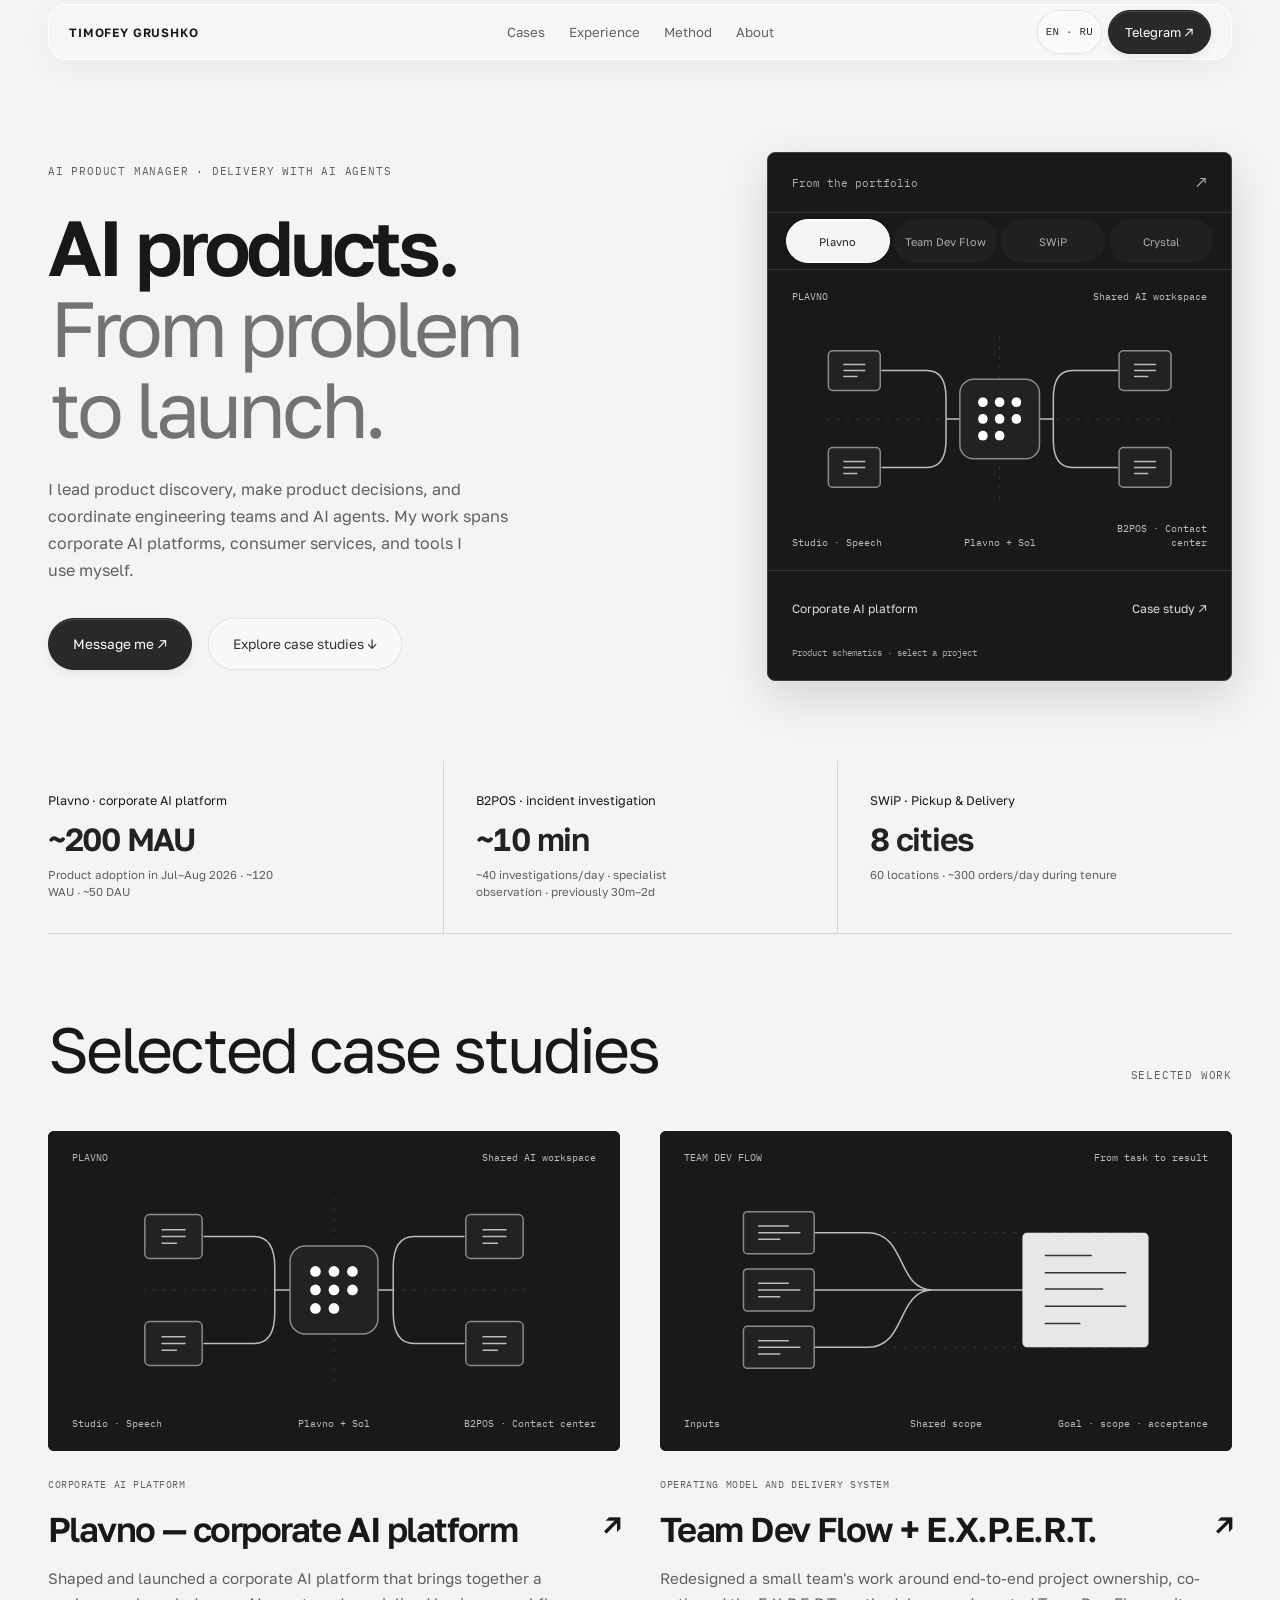
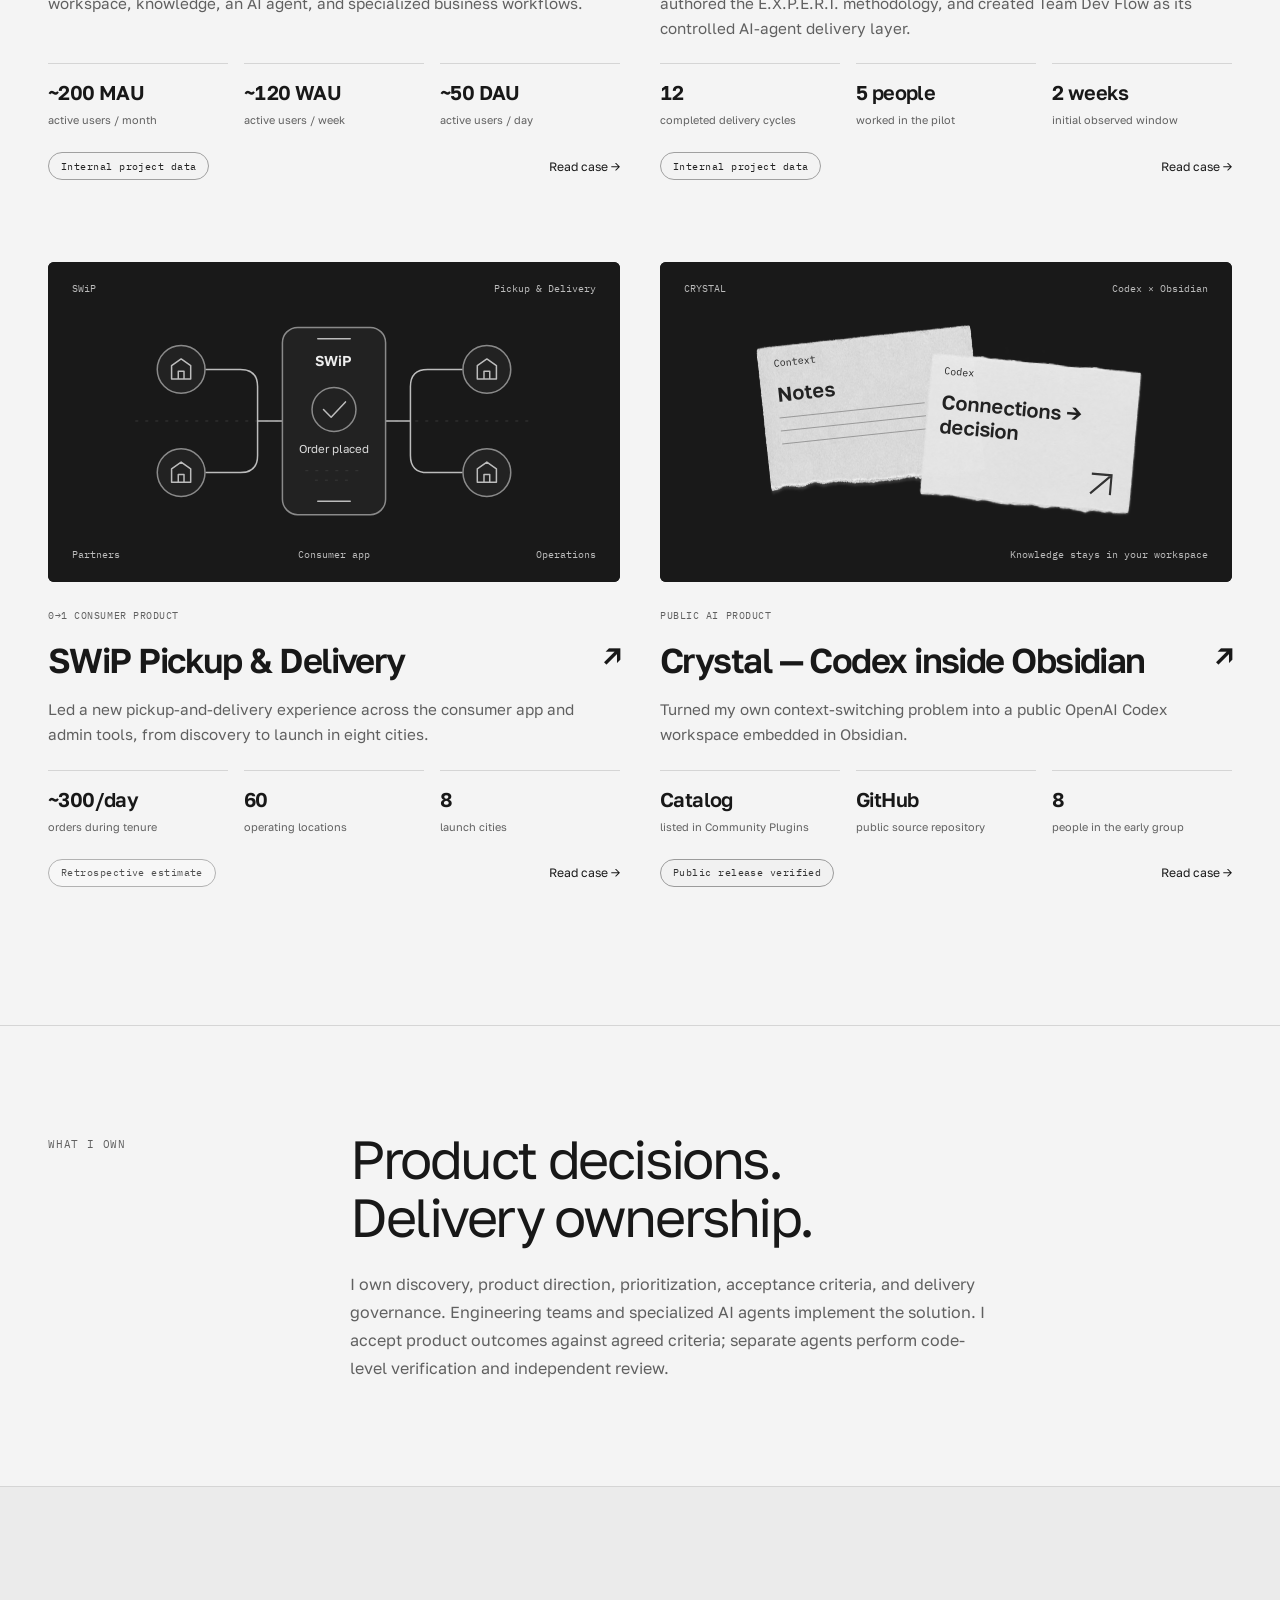
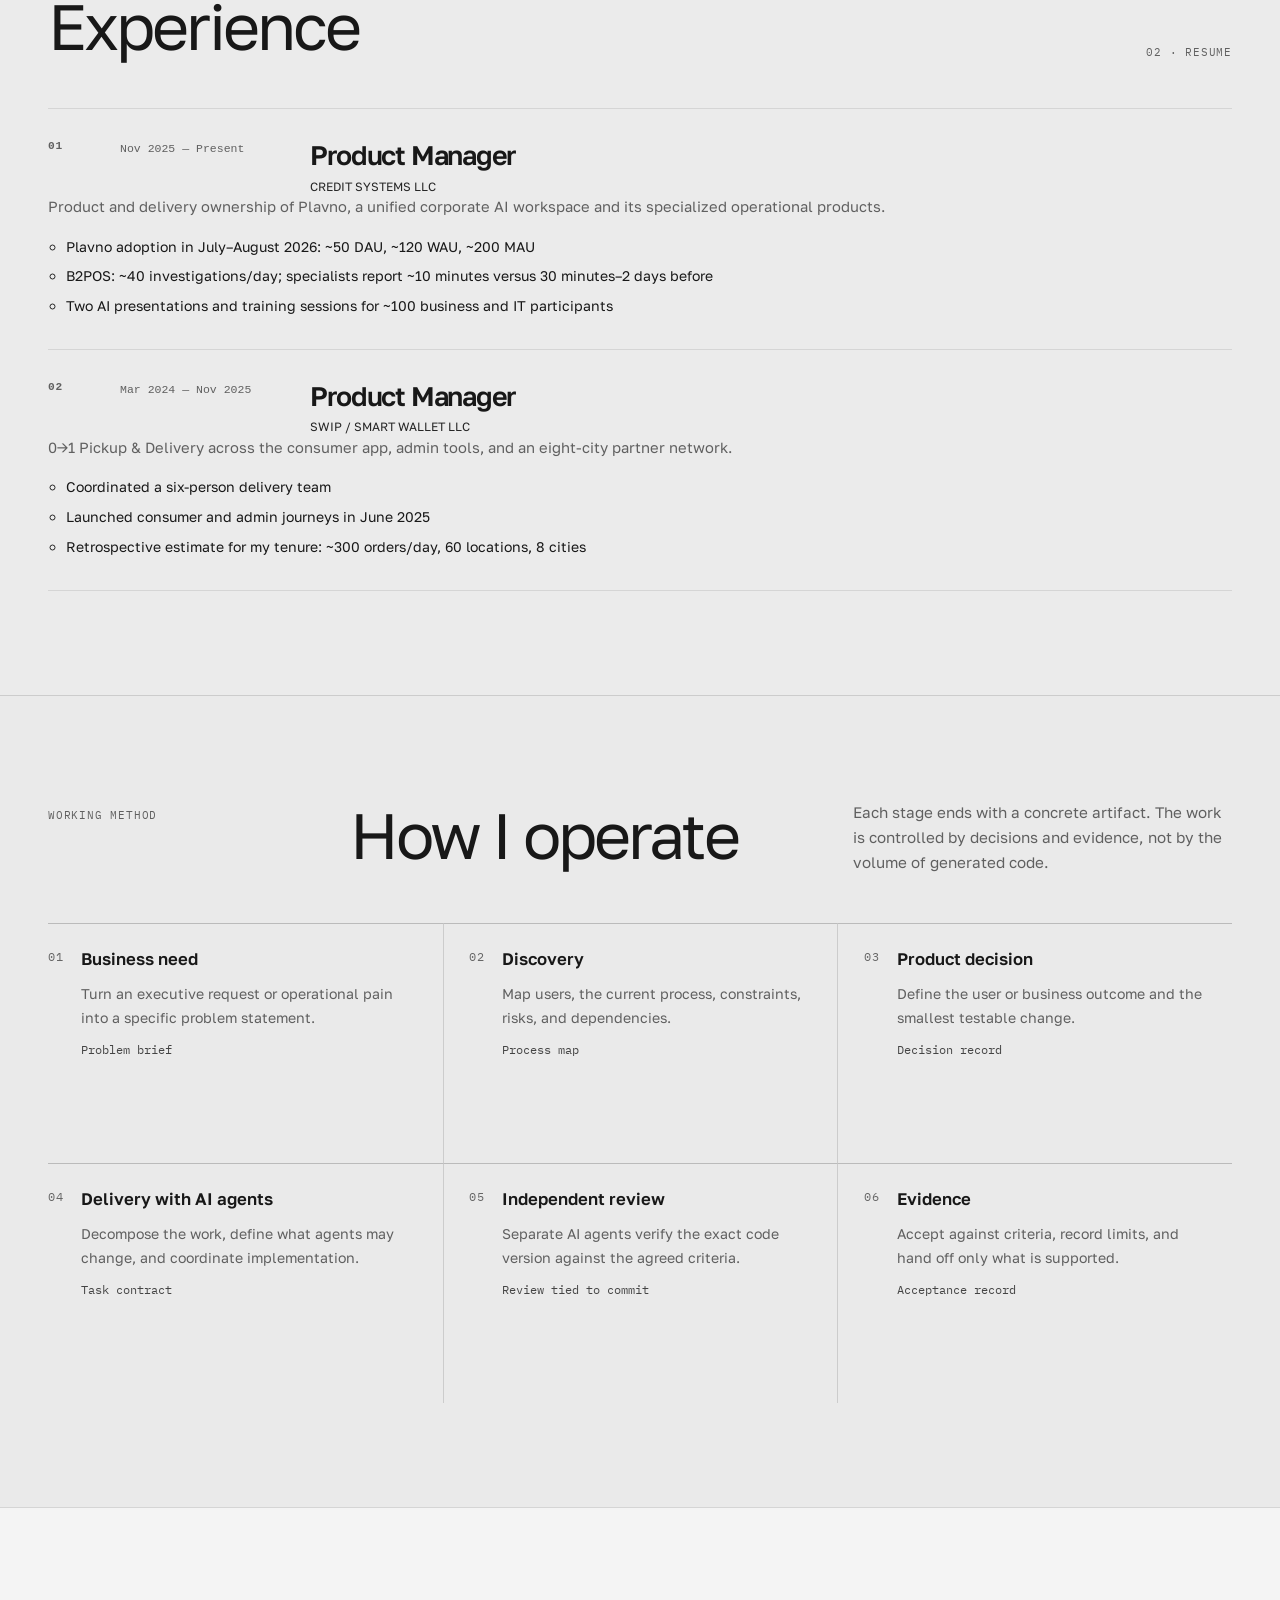
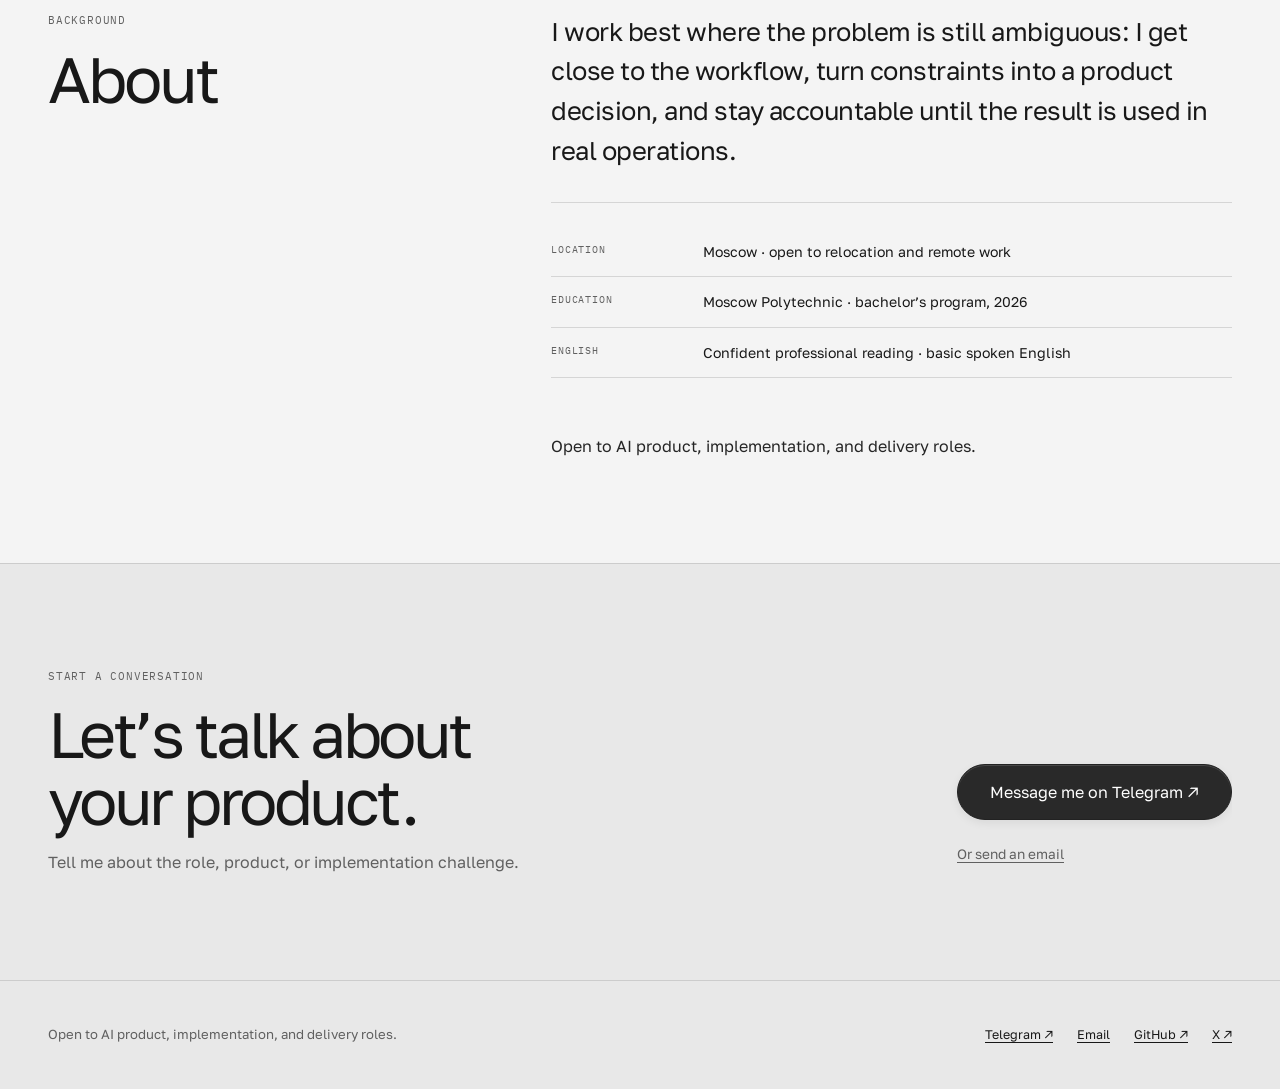
==== commit b85020d4: "Publish stable hover and mobile language menu" ====
--- a/index.html
+++ b/index.html
@@ -1,4 +1,4 @@
-<!DOCTYPE html><html lang="en"><head><meta charset="UTF-8"><meta name="viewport" content="width=device-width, initial-scale=1, viewport-fit=cover"><meta name="theme-color" content="#f4f4f4"><link rel="preload" href="/fonts/golos-400.ttf" as="font" type="font/ttf" crossorigin><meta name="description" content="AI product manager leading discovery, product decisions, and structured delivery across internal AI and consumer products."><link rel="icon" href="/favicon.svg" type="image/svg+xml"><link rel="canonical" href="https://gvukamolle.github.io/"><link rel="alternate" hreflang="en" href="https://gvukamolle.github.io/"><link rel="alternate" hreflang="ru" href="https://gvukamolle.github.io/ru/"><link rel="alternate" hreflang="x-default" href="https://gvukamolle.github.io/"><meta property="og:type" content="website"><meta property="og:locale" content="en_US"><meta property="og:title" content="Timofey Grushko — AI Product Manager &amp; Delivery with AI Agents"><meta property="og:description" content="AI product manager leading discovery, product decisions, and structured delivery across internal AI and consumer products."><meta property="og:url" content="https://gvukamolle.github.io/"><meta property="og:image" content="https://gvukamolle.github.io/og-default.png"><meta property="og:image:width" content="1200"><meta property="og:image:height" content="630"><meta property="og:image:alt" content="Timofey Grushko — AI Product Manager leading delivery with AI agents"><meta name="twitter:card" content="summary_large_image"><meta name="twitter:title" content="Timofey Grushko — AI Product Manager &amp; Delivery with AI Agents"><meta name="twitter:description" content="AI product manager leading discovery, product decisions, and structured delivery across internal AI and consumer products."><meta name="twitter:image" content="https://gvukamolle.github.io/og-default.png"><meta name="twitter:image:alt" content="Timofey Grushko — AI Product Manager leading delivery with AI agents"><title>Timofey Grushko — AI Product Manager &amp; Delivery with AI Agents</title><script type="application/ld+json">{"@context":"https://schema.org","@type":"Person","name":"Timofey Grushko","jobTitle":"AI Product Manager","homeLocation":{"@type":"Place","name":"Moscow"},"email":"mailto:tim.grushko7@gmail.com","sameAs":["https://t.me/gvukamolle","https://github.com/gvukamolle","https://x.com/why_gvukamolle"],"knowsLanguage":["ru","en"]}</script><link rel="stylesheet" href="/_astro/BaseLayout.B1tH5fut.css"><link rel="stylesheet" href="/_astro/i18n.DCbKfrXa.css"><link rel="stylesheet" href="/_astro/home.we3cDWF-.css"></head><body><a class="skip-link" href="#main">Skip to content</a><header class="site-header" data-astro-cid-fzpbxy5g><div class="container header-inner" data-astro-cid-fzpbxy5g><a class="wordmark" href="/" data-astro-cid-fzpbxy5g>TIMOFEY GRUSHKO</a><nav class="desktop-nav" aria-label="Main navigation" data-astro-cid-fzpbxy5g><a href="/#cases" data-astro-cid-fzpbxy5g>Cases</a><a href="/#experience" data-astro-cid-fzpbxy5g>Experience</a><a href="/#method" data-astro-cid-fzpbxy5g>Method</a><a href="/#about" data-astro-cid-fzpbxy5g>About</a></nav><div class="header-actions" data-astro-cid-fzpbxy5g><a class="language-switch" href="/ru/" lang="ru" hreflang="ru" data-language-switch data-target-locale="ru" aria-label="Switch language to Russian"><span aria-hidden="true">EN · RU</span><span class="sr-only">Русский</span></a><script type="module">document.querySelectorAll(`[data-language-switch]`).forEach(e=>{e.addEventListener(`click`,()=>{let t=e.dataset.targetLocale;t&&localStorage.setItem(`portfolio-language`,t)})});</script><a class="telegram-button" href="https://t.me/gvukamolle" target="_blank" rel="me noreferrer" data-astro-cid-fzpbxy5g>Telegram ↗</a><details class="mobile-menu" data-astro-cid-fzpbxy5g><summary aria-controls="mobile-navigation" data-open-label="Close" data-closed-label="Menu" data-astro-cid-fzpbxy5g><span class="menu-label" data-astro-cid-fzpbxy5g>Menu</span><span class="burger-lines" aria-hidden="true" data-astro-cid-fzpbxy5g><i data-astro-cid-fzpbxy5g></i><i data-astro-cid-fzpbxy5g></i></span></summary><nav id="mobile-navigation" aria-label="Mobile navigation" data-astro-cid-fzpbxy5g><a href="/#cases" data-astro-cid-fzpbxy5g>Cases</a><a href="/#experience" data-astro-cid-fzpbxy5g>Experience</a><a href="/#method" data-astro-cid-fzpbxy5g>Method</a><a href="/#about" data-astro-cid-fzpbxy5g>About</a><a href="mailto:tim.grushko7@gmail.com" data-astro-cid-fzpbxy5g>Email</a><a href="https://t.me/gvukamolle" target="_blank" rel="me noreferrer" data-astro-cid-fzpbxy5g>Telegram</a></nav></details></div></div></header><script type="module">for(let e of document.querySelectorAll(`.mobile-menu`)){let t=e.querySelector(`summary`),n=e.querySelector(`nav`),r=t.querySelector(`.menu-label`),i=matchMedia(`(prefers-reduced-motion: reduce)`),a=matchMedia(`(min-width: 821px)`),o=e.open,s,c=()=>{s?.cancel(),s=void 0,e.open=o,document.documentElement.classList.toggle(`mobile-menu-open`,o)},l=(l,u=!1)=>{let d=getComputedStyle(n),f=e.open?d.opacity:`0`,p=e.open?d.transform:`translateY(-8px) scale(.98)`;if(s?.cancel(),o=l,t.setAttribute(`aria-expanded`,String(l)),r.textContent=(l?t.dataset.openLabel:t.dataset.closedLabel)??``,n.inert=!l,l&&(e.open=!0),document.documentElement.classList.toggle(`mobile-menu-open`,l),u&&t.focus(),i.matches||a.matches){c();return}s=n.animate([{opacity:f,transform:p},{opacity:+!!l,transform:l?`translateY(0) scale(1)`:`translateY(-6px) scale(.985)`}],{duration:l?260:190,easing:`cubic-bezier(.2,.8,.2,1)`,fill:`both`});let m=s;m.onfinish=()=>{s===m&&c()}};t.setAttribute(`aria-expanded`,String(o)),n.inert=!o,t.addEventListener(`click`,e=>{e.preventDefault(),l(!o)}),n.querySelectorAll(`a`).forEach(e=>e.addEventListener(`click`,()=>l(!1))),document.addEventListener(`click`,t=>{o&&t.target instanceof Node&&(!e.contains(t.target)||t.target===e)&&l(!1)}),document.addEventListener(`keydown`,e=>{e.key===`Escape`&&o&&(e.preventDefault(),l(!1,!0))}),document.addEventListener(`focusin`,t=>{o&&t.target instanceof Node&&!e.contains(t.target)&&l(!1)}),i.addEventListener(`change`,()=>{i.matches&&c()}),a.addEventListener(`change`,()=>{a.matches&&l(!1)}),window.addEventListener(`pagehide`,c)}</script><main id="main"><script>
+<!DOCTYPE html><html lang="en"><head><meta charset="UTF-8"><meta name="viewport" content="width=device-width, initial-scale=1, viewport-fit=cover"><meta name="theme-color" content="#f4f4f4"><link rel="preload" href="/fonts/golos-400.ttf" as="font" type="font/ttf" crossorigin><meta name="description" content="AI product manager leading discovery, product decisions, and structured delivery across internal AI and consumer products."><link rel="icon" href="/favicon.svg" type="image/svg+xml"><link rel="canonical" href="https://gvukamolle.github.io/"><link rel="alternate" hreflang="en" href="https://gvukamolle.github.io/"><link rel="alternate" hreflang="ru" href="https://gvukamolle.github.io/ru/"><link rel="alternate" hreflang="x-default" href="https://gvukamolle.github.io/"><meta property="og:type" content="website"><meta property="og:locale" content="en_US"><meta property="og:title" content="Timofey Grushko — AI Product Manager &amp; Delivery with AI Agents"><meta property="og:description" content="AI product manager leading discovery, product decisions, and structured delivery across internal AI and consumer products."><meta property="og:url" content="https://gvukamolle.github.io/"><meta property="og:image" content="https://gvukamolle.github.io/og-default.png"><meta property="og:image:width" content="1200"><meta property="og:image:height" content="630"><meta property="og:image:alt" content="Timofey Grushko — AI Product Manager leading delivery with AI agents"><meta name="twitter:card" content="summary_large_image"><meta name="twitter:title" content="Timofey Grushko — AI Product Manager &amp; Delivery with AI Agents"><meta name="twitter:description" content="AI product manager leading discovery, product decisions, and structured delivery across internal AI and consumer products."><meta name="twitter:image" content="https://gvukamolle.github.io/og-default.png"><meta name="twitter:image:alt" content="Timofey Grushko — AI Product Manager leading delivery with AI agents"><title>Timofey Grushko — AI Product Manager &amp; Delivery with AI Agents</title><script type="application/ld+json">{"@context":"https://schema.org","@type":"Person","name":"Timofey Grushko","jobTitle":"AI Product Manager","homeLocation":{"@type":"Place","name":"Moscow"},"email":"mailto:tim.grushko7@gmail.com","sameAs":["https://t.me/gvukamolle","https://github.com/gvukamolle","https://x.com/why_gvukamolle"],"knowsLanguage":["ru","en"]}</script><link rel="stylesheet" href="/_astro/BaseLayout.H5XZjbFy.css"><link rel="stylesheet" href="/_astro/i18n.DCbKfrXa.css"><link rel="stylesheet" href="/_astro/home.we3cDWF-.css"></head><body><a class="skip-link" href="#main">Skip to content</a><header class="site-header" data-astro-cid-fzpbxy5g><div class="container header-inner" data-astro-cid-fzpbxy5g><a class="wordmark" href="/" data-astro-cid-fzpbxy5g>TIMOFEY GRUSHKO</a><nav class="desktop-nav" aria-label="Main navigation" data-astro-cid-fzpbxy5g><a href="/#cases" data-astro-cid-fzpbxy5g>Cases</a><a href="/#experience" data-astro-cid-fzpbxy5g>Experience</a><a href="/#method" data-astro-cid-fzpbxy5g>Method</a><a href="/#about" data-astro-cid-fzpbxy5g>About</a></nav><div class="header-actions" data-astro-cid-fzpbxy5g><div class="desktop-language" data-astro-cid-fzpbxy5g><a class="language-switch" href="/ru/" lang="ru" hreflang="ru" data-language-switch data-target-locale="ru" aria-label="Switch language to Russian"><span aria-hidden="true">EN · RU</span><span class="sr-only">Русский</span></a><script type="module">document.querySelectorAll(`[data-language-switch]`).forEach(e=>{e.addEventListener(`click`,()=>{let t=e.dataset.targetLocale;t&&localStorage.setItem(`portfolio-language`,t)})});</script></div><a class="telegram-button" href="https://t.me/gvukamolle" target="_blank" rel="me noreferrer" data-astro-cid-fzpbxy5g>Telegram ↗</a><details class="mobile-menu" data-astro-cid-fzpbxy5g><summary aria-controls="mobile-navigation" data-open-label="Close" data-closed-label="Menu" data-astro-cid-fzpbxy5g><span class="menu-label" data-astro-cid-fzpbxy5g>Menu</span><span class="burger-lines" aria-hidden="true" data-astro-cid-fzpbxy5g><i data-astro-cid-fzpbxy5g></i><i data-astro-cid-fzpbxy5g></i></span></summary><nav id="mobile-navigation" aria-label="Mobile navigation" data-astro-cid-fzpbxy5g><a href="/#cases" data-astro-cid-fzpbxy5g>Cases</a><a href="/#experience" data-astro-cid-fzpbxy5g>Experience</a><a href="/#method" data-astro-cid-fzpbxy5g>Method</a><a href="/#about" data-astro-cid-fzpbxy5g>About</a><a href="mailto:tim.grushko7@gmail.com" data-astro-cid-fzpbxy5g>Email</a><a href="https://t.me/gvukamolle" target="_blank" rel="me noreferrer" data-astro-cid-fzpbxy5g>Telegram</a><div class="menu-language" data-astro-cid-fzpbxy5g><span data-astro-cid-fzpbxy5g>Language</span><a class="language-switch" href="/ru/" lang="ru" hreflang="ru" data-language-switch data-target-locale="ru" aria-label="Switch language to Russian"><span aria-hidden="true">EN · RU</span><span class="sr-only">Русский</span></a></div></nav></details></div></div></header><script type="module">for(let e of document.querySelectorAll(`.mobile-menu`)){let t=e.querySelector(`summary`),n=e.querySelector(`nav`),r=t.querySelector(`.menu-label`),i=matchMedia(`(prefers-reduced-motion: reduce)`),a=matchMedia(`(min-width: 821px)`),o=e.open,s,c=()=>{s?.cancel(),s=void 0,e.open=o,document.documentElement.classList.toggle(`mobile-menu-open`,o)},l=(l,u=!1)=>{let d=getComputedStyle(n),f=e.open?d.opacity:`0`,p=e.open?d.transform:`translateY(-8px) scale(.98)`;if(s?.cancel(),o=l,t.setAttribute(`aria-expanded`,String(l)),r.textContent=(l?t.dataset.openLabel:t.dataset.closedLabel)??``,n.inert=!l,l&&(e.open=!0),document.documentElement.classList.toggle(`mobile-menu-open`,l),u&&t.focus(),i.matches||a.matches){c();return}s=n.animate([{opacity:f,transform:p},{opacity:+!!l,transform:l?`translateY(0) scale(1)`:`translateY(-6px) scale(.985)`}],{duration:l?260:190,easing:`cubic-bezier(.2,.8,.2,1)`,fill:`both`});let m=s;m.onfinish=()=>{s===m&&c()}};t.setAttribute(`aria-expanded`,String(o)),n.inert=!o,t.addEventListener(`click`,e=>{e.preventDefault(),l(!o)}),n.querySelectorAll(`a`).forEach(e=>e.addEventListener(`click`,()=>l(!1))),document.addEventListener(`click`,t=>{o&&t.target instanceof Node&&(!e.contains(t.target)||t.target===e)&&l(!1)}),document.addEventListener(`keydown`,e=>{e.key===`Escape`&&o&&(e.preventDefault(),l(!1,!0))}),document.addEventListener(`focusin`,t=>{o&&t.target instanceof Node&&!e.contains(t.target)&&l(!1)}),i.addEventListener(`change`,()=>{i.matches&&c()}),a.addEventListener(`change`,()=>{a.matches&&l(!1)}),window.addEventListener(`pagehide`,c)}</script><main id="main"><script>
     if (localStorage.getItem('portfolio-language') === 'ru' && location.pathname === '/') {
       location.replace('/ru/');
     }
--- a/_astro/BaseLayout.H5XZjbFy.css
+++ b/_astro/BaseLayout.H5XZjbFy.css
@@ -0,0 +1 @@
+@layer foundation{:root{--paper:#f6f5f0;--surface:#fbfbf7;--ink:#171e1b;--muted:#5f6a64;--line:#d7dcd6;--blue:#3359dc;--blue-soft:#e8edff;--success:#28664c;--max-width:1184px;--radius-sm:10px;--radius-md:18px;--space-1:.5rem;--space-2:.75rem;--space-3:1rem;--space-4:1.5rem;--space-5:2rem;--space-6:3rem;--space-7:5rem;--tracking-display:-.038em;--tracking-heading:-.032em;--tracking-number:-.035em}html:lang(ru){--tracking-display:-.022em;--tracking-heading:-.024em;--tracking-number:-.025em}*,:before,:after{box-sizing:border-box}html{scroll-behavior:smooth;background:var(--paper);color:var(--ink);-webkit-text-size-adjust:100%;text-size-adjust:100%}body{background:var(--paper);color:var(--ink);margin:0;font-family:Inter,ui-sans-serif,system-ui,-apple-system,BlinkMacSystemFont,Segoe UI,sans-serif}body,button,a{text-rendering:optimizelegibility}img,svg{max-width:100%;display:block}a{color:inherit}:focus-visible{outline:3px solid var(--blue);outline-offset:4px}.container{width:min(calc(100% - 3rem), var(--max-width));margin-inline:auto}.section{padding-block:var(--space-7);border-top:1px solid var(--line)}.eyebrow{letter-spacing:.11em;text-transform:uppercase;width:fit-content;color:var(--muted);font:800 .72rem/1 ui-monospace,SFMono-Regular,monospace}.display{letter-spacing:var(--tracking-display);font-kerning:normal;margin:0;font-size:clamp(3.2rem,7vw,6.7rem);font-weight:850;line-height:.91}.display-accent{color:inherit;font-family:inherit;font-style:normal;font-weight:inherit;letter-spacing:inherit;-webkit-box-decoration-break:clone;box-decoration-break:clone;background:0 0;padding-inline:.025em 0}.skip-link{z-index:100;background:var(--ink);color:#fff;border-radius:999px;padding:.75rem 1rem;position:fixed;top:1rem;left:1rem;transform:translateY(-200%)}.skip-link:focus{transform:translateY(0)}.sr-only{clip:rect(0, 0, 0, 0);white-space:nowrap;border:0;width:1px;height:1px;margin:-1px;padding:0;position:absolute;overflow:hidden}.language-switch{min-height:44px;padding-inline:var(--space-2);border-radius:var(--radius-sm);color:var(--muted);letter-spacing:.06em;justify-content:center;align-items:center;font:800 .68rem/1 ui-monospace,SFMono-Regular,monospace;text-decoration:none;transition:color .18s,background-color .18s;display:inline-flex}.language-switch:active{color:var(--ink)}.hero-shell{column-gap:var(--space-4);row-gap:var(--space-6);grid-template-columns:repeat(12,minmax(0,1fr));align-items:center;display:grid}.hero.section{padding-block:4.5rem}.hero-shell>*{min-width:0}.hero-copy{gap:var(--space-4);grid-column:1/span 7;display:grid}.hero-shell>.decision-art{grid-column:8/span 5}.hero-copy .eyebrow,.hero-copy .display,.hero-summary{margin:0}.hero-title,.hero-summary--desktop,.proof-label{display:block}.hero-title--mobile,.hero-summary--mobile,.proof-label--mobile{display:none}.hero-copy .display{overflow-wrap:normal;word-break:normal;hyphens:manual;font-size:clamp(3rem,6.1vw,5.9rem)}.hero-summary{max-width:37rem;color:var(--muted);font-size:1.08rem;line-height:1.65}.hero-actions{gap:var(--space-2);flex-wrap:wrap;align-items:center;display:flex}.button{min-height:48px;padding-inline:var(--space-3);border-radius:var(--radius-sm);justify-content:center;align-items:center;font-size:.82rem;font-weight:820;text-decoration:none;transition:background-color .18s,border-color .18s,color .18s,transform .18s;display:inline-flex}.button:active{transform:translateY(0)}.button--primary{border:1px solid var(--blue);background:var(--blue);color:var(--surface)}.button--text{color:var(--muted);border:1px solid #0000}.button--primary:active{border-color:var(--ink);background:var(--ink)}.button--text:active{background:var(--blue-soft);color:var(--blue)}@media (width>=821px) and (hover:hover) and (pointer:fine){.language-switch:hover{background:var(--blue-soft);color:var(--blue)}.button:hover{transform:translateY(-2px)}.button--primary:hover{border-color:var(--ink);background:var(--ink)}.button--text:hover{background:var(--blue-soft);color:var(--blue)}}.proof-wrap{padding-block:var(--space-5)}.split-heading{gap:var(--space-4);grid-template-columns:repeat(12,minmax(0,1fr));align-items:start;display:grid}.split-heading>.eyebrow{grid-column:1/span 3;margin:.4rem 0 0}.split-heading__copy{gap:var(--space-4);grid-column:4/-1;display:grid}.split-heading__copy h2,.split-heading__copy p,.section-heading h2,.section-heading p,.method-section__copy h2,.method-section__copy p,.about-grid h2,.about-grid p{margin:0}.split-heading__copy h2{max-width:18ch;letter-spacing:var(--tracking-heading);font-kerning:normal;font-size:clamp(2.3rem,5vw,4.8rem);line-height:1}.split-heading__copy p{max-width:51rem;color:var(--muted);font-size:1rem;line-height:1.75}.anchor-section{scroll-margin-top:64px}.section-heading{gap:var(--space-4);margin-bottom:var(--space-6);grid-template-columns:repeat(12,minmax(0,1fr));align-items:end;display:grid}.section-heading .eyebrow{grid-column:1/span 3}.section-heading h2{letter-spacing:var(--tracking-heading);font-kerning:normal;grid-column:4/-1;font-size:clamp(2.5rem,5.5vw,5.2rem);line-height:.95}.section-heading--compact{margin-bottom:var(--space-4)}.case-grid{gap:var(--space-3);grid-template-columns:repeat(3,minmax(0,1fr));display:grid}.case-grid>:first-child{grid-column:1/-1}.method-section{background:var(--surface)}.method-section__inner{gap:var(--space-6);display:grid}.method-section__copy{gap:var(--space-4);grid-template-columns:repeat(12,minmax(0,1fr));align-items:start;display:grid}.method-section__copy .eyebrow{grid-column:1/span 3;margin-top:.45rem}.method-section__copy h2{letter-spacing:var(--tracking-heading);font-kerning:normal;grid-column:4/span 5;font-size:clamp(2.5rem,5vw,4.7rem);line-height:.95}.method-section__copy>p:last-child{color:var(--muted);grid-column:9/-1;font-size:.95rem;line-height:1.65}.about-grid{gap:var(--space-4);grid-template-columns:repeat(12,minmax(0,1fr));display:grid}.about-grid>div:first-child{align-content:start;gap:var(--space-3);grid-column:1/span 4;display:grid}.about-grid h2{letter-spacing:var(--tracking-heading);font-kerning:normal;font-size:clamp(2.5rem,5vw,4.7rem);line-height:.95}.about-grid__copy{gap:var(--space-5);grid-column:6/-1;display:grid}.about-grid__copy>p:first-child{color:var(--ink);letter-spacing:-.02em;font-size:clamp(1.2rem,2.2vw,1.65rem);line-height:1.55}.split-heading,.section-heading,.method-section__copy,.about-grid{position:relative}.split-heading:after,.section-heading:after,.method-section__copy:after,.about-grid:after{background:linear-gradient(transparent calc(50% - .5px), color-mix(in srgb, var(--ink) 40%, transparent) calc(50% - .5px) calc(50% + .5px), transparent calc(50% + .5px)), linear-gradient(90deg, transparent calc(50% - .5px), color-mix(in srgb, var(--ink) 40%, transparent) calc(50% - .5px) calc(50% + .5px), transparent calc(50% + .5px));content:"";pointer-events:none;width:1rem;height:1rem;position:absolute;top:-.85rem;right:0}.about-facts{gap:var(--space-3);padding-top:var(--space-4);border-top:1px solid var(--line);grid-template-columns:repeat(3,minmax(0,1fr));margin:0;display:grid}.about-facts>div{gap:var(--space-1);min-width:0;display:grid}.about-facts dt{color:var(--muted);letter-spacing:.075em;text-transform:uppercase;font:760 .62rem/1.2 ui-monospace,SFMono-Regular,monospace}.about-facts dd{color:var(--ink);margin:0;font-size:.78rem;line-height:1.5}.availability{max-width:42rem;padding-top:var(--space-4);border-top:1px solid var(--line);color:var(--blue);font-size:.88rem;font-weight:760;line-height:1.55}@media (width<=900px){.hero-shell{grid-template-columns:1fr}.hero-copy,.hero-shell>.decision-art{grid-column:1}}@media (width<=980px){.case-grid{grid-template-columns:repeat(2,minmax(0,1fr))}.case-grid>:first-child,.case-grid>:last-child{grid-column:1/-1}}@media (width<=760px){.container{width:min(calc(100% - 2rem), var(--max-width))}.section{padding-block:3.5rem}.anchor-section{scroll-margin-top:0}.display,.hero-copy .display{letter-spacing:-.025em;max-width:18ch;font-size:clamp(2rem,8.7vw,2.3rem);line-height:1}.hero.section{padding-block:2rem 2.5rem}.hero-shell{row-gap:1.1rem}.hero-copy{gap:.875rem}.hero-copy>.eyebrow,.hero-title--desktop,.hero-summary--desktop,.proof-label--desktop{display:none}.hero-title--mobile,.hero-summary--mobile,.proof-label--mobile{display:block}.hero-summary{max-width:31ch;font-size:1rem;line-height:1.5}.hero-actions{grid-template-columns:1fr;gap:.5rem;width:100%;margin-top:.125rem;display:grid}.hero-actions .button{width:100%;min-height:52px}.hero-actions .button--text,.hero-shell>.decision-art.decision-art{display:none}.proof-wrap{padding-block:var(--space-3)}.split-heading,.section-heading,.method-section__copy,.about-grid{gap:var(--space-3);grid-template-columns:1fr}.split-heading>.eyebrow,.split-heading__copy,.section-heading .eyebrow,.section-heading h2,.method-section__copy .eyebrow,.method-section__copy h2,.method-section__copy>p:last-child,.about-grid>div:first-child,.about-grid__copy{grid-column:1}.split-heading__copy h2,.section-heading h2,.method-section__copy h2,.about-grid h2{letter-spacing:-.025em;max-width:19ch;font-size:clamp(1.85rem,8vw,2.2rem);line-height:1.02}.split-heading__copy p,.method-section__copy>p:last-child{font-size:.92rem;line-height:1.65}.section-heading{gap:var(--space-2);margin-bottom:var(--space-4)}.case-grid{grid-template-columns:1fr;gap:0}.case-grid>:first-child,.case-grid>:last-child{grid-column:1}.method-section__inner,.about-grid__copy{gap:var(--space-4)}.about-grid__copy>p:first-child{letter-spacing:-.012em;font-size:1.08rem;line-height:1.6}.about-facts{grid-template-columns:1fr}.split-heading:after,.section-heading:after,.method-section__copy:after,.about-grid:after{display:none}}@media (prefers-reduced-motion:reduce){*,:before,:after{scroll-behavior:auto!important;transition-duration:.01ms!important;animation-duration:.01ms!important;animation-iteration-count:1!important}}}@layer components{.site-header[data-astro-cid-fzpbxy5g]{z-index:50;border-bottom:1px solid var(--line);background:color-mix(in srgb, var(--surface) 88%, transparent);backdrop-filter:blur(14px);height:64px;position:sticky;top:0}.header-inner[data-astro-cid-fzpbxy5g]{gap:var(--space-4);grid-template-columns:1fr auto 1fr;align-items:center;height:64px;display:grid}.wordmark[data-astro-cid-fzpbxy5g]{letter-spacing:.08em;white-space:nowrap;justify-self:start;font-size:.78rem;font-weight:900;text-decoration:none}.desktop-nav[data-astro-cid-fzpbxy5g]{align-items:center;gap:var(--space-4);display:flex}.desktop-nav[data-astro-cid-fzpbxy5g] a[data-astro-cid-fzpbxy5g]{color:var(--muted);font-size:.82rem;font-weight:650;text-decoration:none;transition:color .18s}.desktop-nav[data-astro-cid-fzpbxy5g] a[data-astro-cid-fzpbxy5g]:active{color:var(--ink)}.header-actions[data-astro-cid-fzpbxy5g]{justify-self:end;align-items:center;gap:var(--space-1);display:flex}.telegram-button[data-astro-cid-fzpbxy5g]{min-height:44px;padding-inline:var(--space-3);border-radius:var(--radius-sm);background:var(--ink);color:var(--surface);justify-content:center;align-items:center;font-size:.8rem;font-weight:800;text-decoration:none;transition:background-color .18s,color .18s;display:inline-flex}.telegram-button[data-astro-cid-fzpbxy5g]:active{color:var(--blue-soft)}.mobile-menu[data-astro-cid-fzpbxy5g]{display:none;position:relative}.mobile-menu[data-astro-cid-fzpbxy5g] summary[data-astro-cid-fzpbxy5g]{min-height:44px;padding-inline:var(--space-2);border-radius:var(--radius-sm);color:var(--ink);cursor:pointer;align-items:center;font-size:.76rem;font-weight:820;list-style:none;display:inline-flex}.mobile-menu[data-astro-cid-fzpbxy5g] summary[data-astro-cid-fzpbxy5g]::-webkit-details-marker{display:none}.mobile-menu[data-astro-cid-fzpbxy5g] summary[data-astro-cid-fzpbxy5g]:after{color:var(--blue);content:"+";margin-left:.35rem}.mobile-menu[data-astro-cid-fzpbxy5g][open] summary[data-astro-cid-fzpbxy5g]:after{content:"−"}.mobile-menu[data-astro-cid-fzpbxy5g][open]:before{background:color-mix(in srgb, var(--ink) 14%, transparent);content:"";position:fixed;inset:64px 0 0}.mobile-menu[data-astro-cid-fzpbxy5g] nav[data-astro-cid-fzpbxy5g]{z-index:1;width:min(17rem,100vw - 1.75rem);padding:var(--space-2);border:1px solid var(--line);border-radius:var(--radius-md);background:var(--surface);box-shadow:0 24px 60px color-mix(in srgb, var(--ink) 13%, transparent);display:grid;position:absolute;top:calc(100% + .55rem);right:0}.mobile-menu[data-astro-cid-fzpbxy5g] nav[data-astro-cid-fzpbxy5g] a[data-astro-cid-fzpbxy5g]{min-height:44px;padding-inline:var(--space-2);border-radius:var(--radius-sm);color:var(--ink);align-items:center;font-size:.84rem;font-weight:760;text-decoration:none;display:flex}@media (width>=821px) and (hover:hover) and (pointer:fine){.desktop-nav[data-astro-cid-fzpbxy5g] a[data-astro-cid-fzpbxy5g]:hover{color:var(--ink)}.telegram-button[data-astro-cid-fzpbxy5g]:hover{background:var(--blue)}.mobile-menu[data-astro-cid-fzpbxy5g] nav[data-astro-cid-fzpbxy5g] a[data-astro-cid-fzpbxy5g]:hover{background:var(--blue-soft);color:var(--blue)}}@media (width<=820px){.site-header[data-astro-cid-fzpbxy5g]{background:var(--surface);backdrop-filter:none;position:relative}.site-header[data-astro-cid-fzpbxy5g],.header-inner[data-astro-cid-fzpbxy5g]{height:56px}.header-inner[data-astro-cid-fzpbxy5g]{gap:var(--space-1);grid-template-columns:auto 1fr}.desktop-nav[data-astro-cid-fzpbxy5g]{display:none}.header-actions[data-astro-cid-fzpbxy5g]{gap:0}.telegram-button[data-astro-cid-fzpbxy5g]{display:none}.mobile-menu[data-astro-cid-fzpbxy5g]{display:block}.mobile-menu[data-astro-cid-fzpbxy5g][open]:before{background:color-mix(in srgb, var(--ink) 28%, transparent);backdrop-filter:blur(2px);width:100vw;height:calc(100vh - 56px);inset:56px 0 auto}.mobile-menu[data-astro-cid-fzpbxy5g] nav[data-astro-cid-fzpbxy5g]{z-index:2;width:auto;box-shadow:0 24px 80px color-mix(in srgb, var(--ink) 24%, transparent);border-radius:1.15rem;padding:.75rem;position:fixed;inset:68px 1rem auto}.mobile-menu[data-astro-cid-fzpbxy5g] nav[data-astro-cid-fzpbxy5g] a[data-astro-cid-fzpbxy5g]{border-bottom:1px solid color-mix(in srgb, var(--line) 68%, transparent);border-radius:.75rem;min-height:52px;padding-inline:1rem;font-size:.92rem}.mobile-menu[data-astro-cid-fzpbxy5g] nav[data-astro-cid-fzpbxy5g] a[data-astro-cid-fzpbxy5g]:last-child{background:var(--blue);color:var(--surface);border-bottom:0}html.mobile-menu-open{overflow:hidden}}@media (width<=390px){.wordmark[data-astro-cid-fzpbxy5g]{letter-spacing:.045em;font-size:.68rem}.telegram-button[data-astro-cid-fzpbxy5g]{font-size:.72rem}}.site-footer[data-astro-cid-nns7i3if]{border-top:1px solid var(--line);padding-block:var(--space-5)}.footer-inner[data-astro-cid-nns7i3if]{justify-content:space-between;gap:var(--space-4);align-items:center;display:flex}p[data-astro-cid-nns7i3if]{color:var(--muted);margin:0;font-size:.82rem;line-height:1.5}nav[data-astro-cid-nns7i3if]{gap:var(--space-1) var(--space-4);flex-wrap:wrap;display:flex}a[data-astro-cid-nns7i3if]{min-height:44px;color:var(--ink);text-underline-offset:.25em;align-items:center;font-size:.78rem;font-weight:800;text-decoration-thickness:1px;display:inline-flex}@media (width>=821px) and (hover:hover) and (pointer:fine){a[data-astro-cid-nns7i3if]:hover{color:var(--blue)}}@media (width<=760px){.footer-inner[data-astro-cid-nns7i3if]{flex-direction:column;align-items:flex-start}}}@font-face{font-family:Golos Text;src:url(/fonts/golos-400.ttf)format("truetype");font-weight:400;font-display:swap}@font-face{font-family:Golos Text;src:url(/fonts/golos-600.ttf)format("truetype");font-weight:600;font-display:swap}@font-face{font-family:Golos Text;src:url(/fonts/golos-800.ttf)format("truetype");font-weight:800;font-display:swap}@font-face{font-family:IBM Plex Mono;src:url(/fonts/plex-mono-400.ttf)format("truetype");font-weight:400;font-display:swap}:root{--paper:#f4f4f4;--surface:#fff;--ink:#181818;--muted:#606060;--line:#d5d5d5;--blue:#252525;--blue-soft:#e7e7e7;--success:#333;--max-width:1280px;--radius-sm:4px;--radius-md:6px;--space-7:6.5rem;--tracking-display:-.055em;--tracking-heading:-.045em;--tracking-number:-.04em}html:lang(ru){--tracking-display:-.045em;--tracking-heading:-.035em}body{-webkit-font-smoothing:antialiased;font-family:Golos Text,sans-serif}button,input,summary{font-family:inherit}h1,h2,h3{text-wrap:balance;font-weight:600}p{text-wrap:pretty}::selection{color:#111;background:#bcbcbc}dd,strong{font-variant-numeric:tabular-nums}body .eyebrow{letter-spacing:.075em;font:400 .67rem/1.5 IBM Plex Mono,monospace}body .container{width:min(calc(100% - 6rem),var(--max-width))}body .site-header{color:#f3f3f3;backdrop-filter:none;background:#111;border-color:#363636}body .desktop-nav a,body .language-switch{color:#bcbcbc;align-items:center;min-height:44px;display:inline-flex}body .wordmark{letter-spacing:.07em;font:600 .75rem Golos Text,sans-serif}body .telegram-button{color:#151515;background:#eee;border-radius:4px;font-weight:600}body .hero{color:#f3f3f3;--muted:#b0b0b0;--line:#444;--blue:#eee;--blue-soft:#282828;--surface:#111;background:#111;border:0;padding-block:5.5rem 5rem}body .hero-shell{grid-template-columns:repeat(12,minmax(0,1fr));align-items:center;gap:3rem}body .hero-copy{grid-column:1/span 7;gap:1.7rem}body .hero-shell>.project-console{grid-column:8/span 5}body .hero-copy .display{letter-spacing:var(--tracking-display);max-width:12ch;font-size:clamp(3.6rem,6.1vw,6rem);font-weight:600;line-height:1.035}body .display-accent{color:#999;font-weight:400;display:block}body .hero-summary{max-width:47ch;font-size:1rem;line-height:1.7}body .hero-actions{gap:1rem;margin-top:.4rem}body .button{border-radius:4px;min-height:52px;padding-inline:24px;font-size:.85rem;font-weight:600}body .button--text{color:#d1d1d1;border-color:#555}body .button:active,body .telegram-button:active,body .contact-cta__button:active{transform:scale(.96)}body .proof-wrap{padding-block:0 1.5rem}body .proof-strip{border-top:0}body .proof-strip__item{gap:14px;min-height:0;padding:2rem 2rem 2rem 0}body .proof-strip__item+.proof-strip__item{padding-left:2rem}body .proof-strip strong{color:#222;font-size:2rem;font-weight:600}body .proof-strip dt{font-size:.78rem;font-weight:400}body .proof-strip small{max-width:36ch;font-size:.72rem}body .section-heading{grid-template-columns:1fr auto;align-items:end;gap:24px;margin-bottom:3rem}body .section-heading .eyebrow{text-align:right;grid-area:1/2;margin:0}body .section-heading h2{grid-area:1/1;font-size:clamp(2.6rem,5vw,4.6rem);font-weight:400;line-height:1.08}body .case-grid{grid-template-columns:repeat(2,minmax(0,1fr));gap:3rem 2.5rem}body .case-grid>:first-child,body .case-grid>:last-child{grid-column:auto}body #cases{border-top:0;padding-top:3.5rem}body .split-heading:after,body .section-heading:after,body .method-section__copy:after,body .about-grid:after{display:none}body .split-heading__copy h2{max-width:23ch;font-size:clamp(2.3rem,4.2vw,4rem);font-weight:400;line-height:1.08}body .split-heading__copy p{max-width:64ch;font-size:1rem}body #experience{background:#ebebeb}body .experience-list__role{font-weight:600}body .method-section__copy h2,body .about-grid h2{font-weight:400;line-height:1.08}body .method-trace{gap:0}body .method-trace li{background:0 0;border:0;border-top:1px solid #555;border-radius:0;gap:1.1rem;min-height:15rem;padding:1.6rem 1.6rem 1.6rem 0}body .method-trace li:nth-child(3n+2),body .method-trace li:nth-child(3n+3){border-left:1px solid #444;padding-left:1.6rem}body .method-trace strong{font-size:1.05rem;font-weight:600}body .method-trace p{font-size:.88rem;line-height:1.65}body .method-trace__number{color:#aaa;font:400 .72rem IBM Plex Mono,monospace}body .method-trace__output{color:#ddd;background:0 0;border-radius:0;padding:0;font:400 .72rem/1.5 IBM Plex Mono,monospace}body .about-grid__copy>p:first-child{font-size:clamp(1.2rem,2vw,1.65rem);font-weight:400}body .about-facts{grid-template-columns:1fr;gap:0}body .about-facts>div{border-bottom:1px solid var(--line);grid-template-columns:8rem 1fr;gap:24px;padding:14px 0}body .about-facts dt{font:400 .65rem/1.7 IBM Plex Mono,monospace}body .about-facts dd{font-size:.88rem}body .availability{border-top:0;font-size:1rem;font-weight:400}body .contact-cta__inner{background:0 0;border:0;border-radius:0;gap:3rem;padding:0}body .contact-cta__inner:before,body .contact-cta__inner:after{display:none}body .contact-cta h2{max-width:17ch;font-weight:400;line-height:1.05}body .contact-cta__button{color:#111;background:#eee;border-color:#eee;border-radius:4px;min-height:56px;font-weight:600}body .contact-cta__email{align-items:center;min-height:44px;font-size:.85rem;font-weight:400;display:inline-flex}body .case-page{--case-accent:#252525;--case-brand:#252525;--case-soft:#e7e7e7;--tdf-canvas:#f4f4f4}body .case-hero h1{max-width:18ch;font-size:clamp(3.2rem,6vw,6rem);font-weight:600;line-height:1.04}body .case-hero__grid{row-gap:2rem}body .case-home-link{align-items:center;min-height:44px;font-weight:400;display:inline-flex}body .case-summary{max-width:52ch;font-size:1.05rem}body .case-outcome{background:#222;border-left:1px solid #777;border-radius:0 6px 6px 0;padding:2rem}body .case-outcome>p:last-child{font-size:1rem;font-weight:400;line-height:1.6}body .case-metrics{margin-top:1rem;padding-block:2rem}body .case-metrics dd{color:#eee;font-weight:400}body .case-jump-nav{backdrop-filter:none;background:#f4f4f4}body .case-jump-nav a{min-height:52px;font-size:.8rem;font-weight:400}body .case-reading{max-width:1120px}body .case-snapshot{grid-template-columns:1fr 1.3fr;gap:4rem;padding-bottom:4rem}body .case-snapshot__heading{background:0 0;border:0;border-radius:0;padding:0}body .case-snapshot__heading:after{display:none}body .case-snapshot__heading h2{font-size:clamp(2rem,3.5vw,3rem);font-weight:400;line-height:1.1}body .case-snapshot dt{font:400 .65rem/1.5 IBM Plex Mono,monospace}body .case-snapshot dd{font-size:.95rem;line-height:1.7}body .case-prose{max-width:none}body .case-prose h2{max-width:100%;margin-top:5rem;padding-top:2rem;font-weight:400;line-height:1.12}body .case-prose h2:before{color:#777;font-weight:400}body .case-prose p{max-width:760px;font-size:1.04rem;line-height:1.8}body .case-prose ul,body .case-prose ol{border-left-width:1px}body .case-evidence{background:#eaeaea;border:0;border-radius:4px;max-width:none;margin-top:4rem;padding:2rem}body .case-proof{max-width:none}body .case-proof a{border-radius:4px;font-size:.85rem;font-weight:400}body .case-next{max-width:none;margin-top:4rem}body .case-next a{padding-block:2rem}body .case-next strong{font-weight:400}body .case-artifact{box-shadow:none;background:0 0;border-radius:6px}body .case-artifact:not(.case-artifact--crystal){--case-accent:#333;--case-brand:#333;--case-soft:#e7e7e7;filter:grayscale()}body .case-artifact:not(.case-artifact--crystal) .artifact-canvas{background:#eaeaea;border-radius:4px}body .artifact-dots{display:none}body .story-visual:not(.story-visual--case-crystal){width:100%;box-shadow:none;filter:grayscale();border:1px solid #ccc;border-radius:4px}body .story-visual--case-plavno-ai{--plavno:#555;--plavno-text:#333;--plavno-dark:#202020;--plavno-soft:#e5e5e5;--plavno-bg:#eee;--plavno-info:#777}body .story-visual .plavno-board,body .story-visual .tdf-sheet,body .story-visual .swip-blueprint{background:#eaeaea}body .story-visual figcaption{font-size:.8rem;line-height:1.6}body .story-visual__register{opacity:.4}body .story-visual--case-crystal{filter:grayscale();width:100%;margin-block:3rem}body .case-artifact--crystal{filter:grayscale()}body .case-artifact--crystal .crystal-screen{box-shadow:0 12px 32px #0002}@media (width>=821px) and (hover:hover) and (pointer:fine){body .desktop-nav a:hover,body .language-switch:hover{color:#fff;background:#333}body .telegram-button:hover,body .button--primary:hover,body .contact-cta__button:hover{color:#111;background:#ccc;border-color:#ccc}body .button--text:hover{color:#fff;background:#292929;border-color:#888}body .case-next a:hover strong{text-underline-offset:.18em;text-decoration:underline 1px}}@media (width<=1100px){body .container{width:calc(100% - 4rem)}body .hero-shell{gap:2rem}body .hero-copy{grid-column:1/span 6}body .hero-shell>.project-console{grid-column:7/span 6}body .hero-copy .display{font-size:clamp(3rem,5.8vw,4.2rem)}body .method-section__copy h2{grid-column:4/-1}body .method-section__copy>p:last-child{grid-column:4/-1;max-width:60ch}}@media (width>=761px) and (width<=900px){body .hero-shell{grid-template-columns:1fr 1fr;gap:2rem}body .hero-copy{grid-column:1/-1}body .hero-copy .display{max-width:18ch;font-size:4rem}body .hero-shell>.project-console{grid-column:1/-1;justify-self:center;width:100%;max-width:600px}body .case-grid{gap:2rem}body .method-trace{grid-template-columns:repeat(2,minmax(0,1fr))}body .method-trace li:nth-child(n){border-left:0;padding:1.5rem}body .case-snapshot{gap:2rem}}@media (width<=760px){body .container{width:calc(100% - 2rem)}body .section{padding-block:3.5rem}body .site-header,body .header-inner{height:60px}body .site-header{position:relative}body .mobile-menu summary{color:#eee;min-height:44px;font-weight:400}body .mobile-menu summary:after{color:#eee}body .mobile-menu nav{background:#f4f4f4;border-radius:6px;top:72px}body .mobile-menu nav a{color:#181818;border-radius:3px;min-height:52px;font-weight:400}body .mobile-menu nav a:last-child{color:#fff;background:#222}body .hero{padding-block:3rem 3.5rem}body .hero-shell{grid-template-columns:1fr;gap:0}body .hero-copy{grid-column:1;gap:1.4rem}body .hero-copy>.eyebrow{max-width:100%;font-size:9px;line-height:1.6;display:block}body .hero-copy .display{letter-spacing:-.04em;max-width:14ch;font-size:clamp(2.5rem,10.6vw,4.2rem);line-height:1.06}body .hero-summary{max-width:36ch;font-size:1rem;line-height:1.65}body .hero-actions{grid-template-columns:1fr;gap:.6rem;margin-top:.2rem;display:grid}body .hero-actions .button--text{display:flex}body .hero-actions .button{min-height:52px}body .proof-wrap{padding-block:.6rem 0}body .proof-strip__item,body .proof-strip__item+.proof-strip__item{grid-template-columns:1fr auto;gap:10px;padding:1.1rem 0}body .proof-strip strong{font-size:1.25rem}body .proof-strip dt{font-size:.75rem}body .proof-strip small{max-width:24ch;font-size:.65rem;display:block}body .proof-strip dd{max-width:43vw}body #cases{padding-top:3rem}body .section-heading{grid-template-columns:1fr;gap:.65rem;margin-bottom:1.75rem}body .section-heading .eyebrow{text-align:left;grid-area:1/1}body .section-heading h2{grid-area:2/1;font-size:2.35rem;line-height:1.1}body .case-grid{grid-template-columns:1fr;gap:1rem}body .case-grid>:first-child,body .case-grid>:last-child{grid-column:1}body .split-heading__copy h2,body .method-section__copy h2,body .about-grid h2{max-width:19ch;font-size:2.2rem;line-height:1.1}body .split-heading__copy p{font-size:.97rem}body .method-section__copy h2,body .method-section__copy>p:last-child{grid-column:1}body .method-trace{grid-template-columns:1fr}body .method-trace li:nth-child(n){border-left:0;grid-template-columns:1.5rem minmax(0,1fr);gap:.75rem;min-height:0;padding:1.5rem 0}body .method-trace p{font-size:.94rem}body .about-facts>div{grid-template-columns:1fr;gap:.4rem}body .about-facts dt{font-size:.7rem}body .about-facts dd{font-size:.95rem}body .contact-cta__inner{gap:2rem}body .contact-cta h2{max-width:15ch;font-size:2.5rem}body .contact-cta__actions{justify-items:stretch}body .contact-cta__email{justify-content:center}body .case-hero.section{padding-block:1.4rem 2.4rem}body .case-hero h1{overflow-wrap:normal;max-width:17ch;font-size:clamp(2.2rem,9vw,3.4rem);line-height:1.08}body .case-hero__grid{gap:1.4rem}body .case-summary{font-size:1rem;line-height:1.65}body .case-outcome{border:1px solid #484848;border-radius:4px;padding:1.15rem}body .case-outcome>p:last-child{font-size:.95rem}body .case-metrics{margin:0;padding-block:.4rem}body .case-metrics dt{font-size:.8rem}body .case-metrics dd{font-size:1.25rem}body .case-jump-nav{top:0}body .case-jump-nav .container{gap:1.6rem}body .case-jump-nav a{min-height:52px;font-size:.78rem}body .case-reading{padding-block:2.5rem 3.5rem}body .case-snapshot{grid-template-columns:1fr;gap:1.5rem;padding-bottom:2.5rem}body .case-snapshot__heading{border:0;padding:0}body .case-snapshot__heading h2{max-width:21ch;font-size:1.9rem}body .case-snapshot dt{font-size:.72rem}body .case-snapshot dd{font-size:.97rem}body .case-prose h2{margin-top:3.5rem;padding-top:1.5rem;font-size:1.9rem;line-height:1.15}body .case-prose p,body .case-prose li{font-size:1rem;line-height:1.75}body .case-prose h2+p{font-size:1.05rem;line-height:1.7}body .case-evidence{margin-top:2.5rem;padding:1.25rem}body .case-evidence>p:last-child{font-size:.95rem;line-height:1.7}body .case-next{margin-top:2.5rem}body .story-visual--case-crystal{margin-block:2rem}body .story-visual figcaption{font-size:.8rem}body .case-artifact{border-radius:0}}@media (prefers-reduced-motion:reduce){body .project-console,body .case-card__arrow,body .button{transform:none!important}}body .site-header{color:#181818;background:#f4f4f4;border-color:#d5d5d5}body .desktop-nav a,body .language-switch{color:#606060}body .telegram-button{color:#fff;background:#222}body .language-switch:focus-visible,body .desktop-nav a:focus-visible{outline-color:#222}body .hero{color:#181818;--muted:#606060;--line:#d5d5d5;--blue:#252525;--blue-soft:#e7e7e7;--surface:#fff;background:#f4f4f4}body .display-accent{color:#737373}body .button--primary{color:#fff;background:#222;border-color:#222}body .button--text{color:#444;background:0 0;border-color:#c5c5c5}body .case-hero{color:#181818;--muted:#606060;--line:#d5d5d5;--case-accent:#222;--case-brand:#222;--case-soft:#e7e7e7;background:#f4f4f4}body .case-outcome{background:#eaeaea;border-color:#999}body .case-metrics dd{color:#222}body .method-section{color:#181818;--ink:#181818;--muted:#606060;--line:#ccc;--paper:#eaeaea;--surface:#fff;--blue:#252525;--blue-soft:#ddd;background:#eaeaea}body .method-trace li{border-color:#bbb}body .method-trace li:nth-child(3n+2),body .method-trace li:nth-child(3n+3){border-left-color:#ccc}body .method-trace__number{color:#666}body .method-trace__output{color:#444}body .contact-cta{color:#181818;--ink:#181818;--muted:#606060;--blue:#222;--surface:#fff;--line:#ccc;background:#e8e8e8}body .contact-cta__button{color:#fff;background:#222;border-color:#222}body .site-footer{color:#606060;--muted:#606060;--blue:#222;--line:#ccc;background:#e8e8e8;border-color:#ccc}@media (width>=821px) and (hover:hover) and (pointer:fine){body .desktop-nav a:hover,body .language-switch:hover{color:#111;background:#e7e7e7}body .telegram-button:hover,body .button--primary:hover,body .contact-cta__button:hover{color:#fff;background:#444;border-color:#444}body .button--text:hover{color:#111;background:#e5e5e5;border-color:#999}}@media (width<=760px){body .mobile-menu summary,body .mobile-menu summary:after{color:#222}body .case-outcome{border-color:#ccc}}body .experience-list__number{color:#606060}body .case-snapshot>*{min-width:0}body .case-snapshot__heading h2{overflow-wrap:anywhere}body .story-visual strong,body .case-artifact strong{font-weight:600}body .desktop-nav a{font-weight:400}body .case-prose h2:before{color:#606060}@media (width>=761px) and (width<=1100px){body .experience-card{grid-template-columns:minmax(0,1fr) minmax(0,1.3fr);gap:2rem}body .experience-card summary{grid-column:1;grid-template-columns:2rem minmax(0,1fr);gap:.8rem}body .experience-list__number{grid-area:1/1}body .experience-list__period{grid-area:1/2}body .experience-list__position{grid-area:2/2}body .experience-list__impact{grid-column:2}}@media (width<=760px){body .case-snapshot{grid-template-columns:minmax(0,1fr)}body .experience-list__impact{padding-right:0}body .experience-list__summary,body .experience-list__impact li{font-size:.95rem;line-height:1.7}}body .story-visual--case-plavno-ai[data-story-index="2"] .plavno-board__system span:first-child{opacity:1;color:#606060;border-style:dashed}body .story-visual--case-plavno-ai[data-story-index="4"] .plavno-board{color:#eee;background:#222}body .story-visual--case-plavno-ai[data-story-index="4"] .plavno-board header span,body .story-visual--case-plavno-ai[data-story-index="4"] .plavno-board header i{color:#c5c5c5}@media (width<=760px){body .story-visual--case-plavno-ai[data-story-index="4"] .plavno-board header span,body .story-visual--case-plavno-ai[data-story-index="4"] .plavno-board header i,body .story-visual--case-plavno-ai[data-story-index="4"] .plavno-board header strong{color:#222}}html:has(.case-page){scroll-padding-top:128px}body .case-page .anchor-section{scroll-margin-top:0}@media (width<=820px){html:has(.case-page){scroll-padding-top:64px}body .case-jump-nav{top:0}}:root{--weight-reading:400;--weight-heading:600;--diagram-heading:clamp(1.5rem,2.4vw,2rem)}body{font-synthesis:none}body :is(strong,b),body .case-page :is(h1,h2,h3),body .case-page .case-metrics dd{font-weight:var(--weight-heading)}body .case-page .case-prose>p,body .case-page .case-prose>ul li,body .case-page .case-prose>ol li{font-weight:var(--weight-reading)}body .case-prose h2+p{font-size:1.04rem;line-height:1.8}body .case-artifact :is(strong,b){font-weight:var(--weight-heading)}body .case-artifact :is(small,span,dt),body .story-visual figcaption strong{font-family:IBM Plex Mono,monospace;font-weight:400}body .case-artifact :is(.artifact-question strong,.plavno-modules strong,.flow-track strong,.service-track strong){font-family:Golos Text,sans-serif;font-weight:600}body .story-visual:not(.story-visual--case-crystal){filter:none;background:#ededed;border:1px solid #ccc;border-radius:4px}body .story-visual figcaption{background:0 0;align-items:baseline;padding:16px 24px}body .crystal-collage__question strong{font-family:Golos Text,sans-serif;font-size:var(--diagram-heading);letter-spacing:-.025em;font-weight:600;line-height:1.2}body .crystal-collage :is(header,small,i){font-family:IBM Plex Mono,monospace;font-weight:400}body .crystal-collage__workspace :is(span,b){font-family:Golos Text,sans-serif;font-size:14px;font-weight:400;line-height:1.5}body .case-artifact>figcaption{align-items:center;gap:24px}body .case-artifact>figcaption strong{text-align:right;font-family:Golos Text,sans-serif;font-size:12px;font-weight:400;line-height:1.5}body .case-snapshot__heading h2{font-size:clamp(1.75rem,3vw,2.5rem);line-height:1.2}@media (width<=760px){body .story-visual figcaption{gap:8px;padding:16px 0}body .story-visual--case-crystal figcaption{padding-inline:0}body .crystal-collage__question strong{font-size:1.5rem;line-height:1.25}body .case-artifact>figcaption{align-items:flex-start;gap:8px}body .case-artifact>figcaption strong{text-align:left}body .case-prose h2+p{font-size:1rem;line-height:1.75}body .case-snapshot__heading h2{font-size:1.75rem}}body .case-page .case-meta :is(dt,dd),body .case-page .case-prose li::marker,body .evidence-badge,body .experience-list__company,body .experience-list__period,body .footer-inner a{font-weight:400}body .case-artifact:not(.case-artifact--crystal) .artifact-question{box-shadow:none;border-color:#bbb}body .case-artifact:not(.case-artifact--crystal) .artifact-question strong{font-size:16px;font-weight:400;line-height:1.6}body .case-artifact .flow-track strong,body .case-artifact .service-track strong{border-radius:4px;place-items:center;font-size:13px;font-weight:400;line-height:1.5;display:grid}body .case-artifact .flow-track span,body .case-artifact .service-track i{font:400 11px IBM Plex Mono,monospace}body .case-artifact .plavno-core{box-shadow:none;border-color:#999;grid-template-columns:36px minmax(0,1fr);align-items:center;gap:6px 16px;padding:20px;display:grid}body .artifact-plavno-mark{filter:grayscale()brightness(.5);grid-area:1/1/span 2;width:36px;height:36px}body .plavno-core strong,body .plavno-core small{grid-column:2}body .plavno-modules strong{font-size:14px;font-weight:600}body .pilot-card dd,body .result-metrics dd{font-family:Golos Text,sans-serif;font-weight:600}@media (width<=760px){body .case-artifact .plavno-core{padding:16px}body .case-artifact .flow-track strong,body .case-artifact .service-track strong{font-size:12px}}body .evidence-badge{font-family:IBM Plex Mono,monospace;font-size:10px;line-height:1.5}body .story-visual:not(.story-visual--case-crystal) figcaption{border-top:1px solid #ccc;padding:20px 40px}@media (width<=900px){body .story-visual:not(.story-visual--case-crystal) figcaption{padding:20px 28px}}@media (width<=760px){body .story-visual:not(.story-visual--case-crystal) figcaption{gap:8px;padding:16px}}body .site-header{backdrop-filter:none;background:0 0;border:0;padding-block:4px}body .header-inner{isolation:isolate;background:0 0;border:1px solid #fff;border-radius:18px;height:56px;padding-inline:20px;position:relative;box-shadow:0 8px 30px #0000000c,inset 0 1px #fff}body .header-inner:before{content:"";z-index:-1;border-radius:inherit;pointer-events:none;background:#f8f8f8f5;position:absolute;inset:0}@supports (backdrop-filter:blur(1px)){body .header-inner:before{backdrop-filter:blur(24px)saturate(120%);background:#f8f8f8e0}body .case-jump-nav{backdrop-filter:blur(18px);background:#f4f4f4f0}}body .desktop-nav a{position:relative}body .desktop-nav a:after{content:"";transform-origin:0;background:currentColor;height:1px;transition:transform .22s cubic-bezier(.2,.8,.2,1);position:absolute;bottom:6px;left:0;right:0;transform:scaleX(0)}body .experience-list__impact{min-height:0;overflow:hidden}@media (width>=821px) and (hover:hover) and (pointer:fine){body .desktop-nav a:hover{background:0 0}body .desktop-nav a:hover:after,body .desktop-nav a:focus-visible:after{transform:scaleX(1)}.case-card .paper-note{transition:transform .32s cubic-bezier(.2,.8,.2,1)}.case-card:hover .paper-note--one,.case-card:focus-within .paper-note--one{transform:rotate(-3deg)translateY(-3px)}.case-card:hover .paper-note--two,.case-card:focus-within .paper-note--two{transform:rotate(2deg)translateY(2px)}}@media (width<=820px){body .header-inner{border-radius:16px;height:52px;padding-inline:12px}body .mobile-menu nav{background:#f8f8f8fa;border:1px solid #fff;border-radius:16px;box-shadow:0 18px 50px #00000020,inset 0 1px #fff}}body :is(.button,.telegram-button,.contact-cta__button,.language-switch,.case-home-link){color:#333;background:#ffffff61;border:1px solid #00000017;border-radius:999px;font-weight:400;text-decoration:none;transition:background-color .25s,border-color .25s,box-shadow .25s,color .25s;box-shadow:inset 0 1px #fffb,0 2px 6px #00000004}body :is(.button--primary,.telegram-button,.contact-cta__button){color:#fff;background:#292929;border-color:#222;box-shadow:inset 0 1px #ffffff24,0 3px 10px #00000012}body .language-switch{white-space:nowrap;letter-spacing:.02em;padding-inline:8px}body .header-actions{gap:6px}body .case-home-link{justify-self:start;align-items:center;min-height:44px;padding:8px 16px;display:inline-flex}body .project-console .console-tabs.console-tabs{gap:4px}body .project-console .console-tabs.console-tabs button{background:#ffffff08;border:1px solid #0000;border-radius:999px;transition:background-color .25s,border-color .25s,box-shadow .25s,color .25s,transform .18s cubic-bezier(.2,.8,.2,1)}body .project-console .console-tabs.console-tabs button[aria-selected=true]{color:#222;background:#f5f5f5;border-color:#fff;box-shadow:inset 0 1px #fff,0 2px 8px #00000018}body .case-jump-nav .container{gap:8px}body .case-page .case-jump-nav a[href]{box-shadow:none;border:1px solid #0000;border-radius:999px;padding-inline:16px;transition:background-color .25s,border-color .25s,color .25s}body .case-page .case-jump-nav a[href][aria-current=location]{color:#222;background:#fff9;border-color:#00000017;box-shadow:inset 0 1px #fff}body :is(.button,.telegram-button,.contact-cta__button,.language-switch,.case-home-link,.console-tabs button):is(:hover,:active){text-decoration:none;transform:none}body :is(.button,.telegram-button,.contact-cta__button,.language-switch,.case-home-link,.case-jump-nav a):focus-visible{outline-offset:3px;outline:2px solid #222}@media (hover:hover) and (pointer:fine){body :is(.button--text,.language-switch,.case-home-link):hover{color:#111;background:#ffffffbf;border-color:#0003;transform:none;box-shadow:inset 0 1px #fff,0 3px 12px #00000009}body :is(.button--primary,.telegram-button,.contact-cta__button):hover{color:#fff;background:#444;border-color:#444;transform:none;box-shadow:inset 0 1px #ffffff30,0 4px 14px #00000020}body .project-console .console-tabs.console-tabs button:hover:not([aria-selected=true]){color:#fff;background:#ffffff18;border-color:#ffffff20}body .case-page .case-jump-nav a[href]:hover{color:#222;background:#ffffff80}}@media (width<=390px){body .header-actions{gap:3px}body .language-switch{padding-inline:6px}}@media (prefers-reduced-motion:reduce){body :is(.button,.telegram-button,.contact-cta__button,.language-switch,.case-home-link,.console-tabs button,.case-jump-nav a){transition:none;transform:none!important}}@media (width<=820px){body .mobile-menu summary{color:#222;background:#ffffff52;border:1px solid #00000017;border-radius:24px;gap:12px;padding:8px 12px;font-size:12px;font-weight:400;transition:background .25s,border-color .25s;box-shadow:inset 0 1px #fff9}body .mobile-menu summary:after{content:none}body .mobile-menu summary:active{background:#fff9}.burger-lines{flex-shrink:0;width:20px;height:18px;display:block;position:relative}.burger-lines i{background:#111;border-radius:4px;width:20px;height:1.5px;transition:transform .3s cubic-bezier(.2,.8,.2,1),width .3s;position:absolute;top:5px;left:0}.burger-lines i:last-child{width:14px;top:12px;left:auto;right:0}.mobile-menu summary[aria-expanded=true] .burger-lines i:first-child{transform:translateY(3.5px)rotate(45deg)}.mobile-menu summary[aria-expanded=true] .burger-lines i:last-child{width:20px;transform:translateY(-3.5px)rotate(-45deg)}body .mobile-menu[open]:before{backdrop-filter:none;pointer-events:none;background:#00000012;transition:opacity .19s;animation:.26s both menu-shade-in;top:60px}body .mobile-menu[open]:has(summary[aria-expanded=false]):before{opacity:0;animation:none}body .mobile-menu nav{backdrop-filter:blur(30px)saturate(140%);overscroll-behavior:contain;transform-origin:100% 0;background:#f8f8f8f0;border:1px solid #fff;border-radius:22px;width:auto;max-height:calc(100dvh - 84px);padding:23px;top:68px;left:12px;right:12px;overflow-y:auto;box-shadow:0 18px 60px #00000016,inset 0 1px #fff}body .mobile-menu nav a{letter-spacing:-.045em;color:#222;background:0 0;border-bottom:1px solid #00000013;border-radius:0;justify-content:space-between;gap:20px;min-height:60px;padding:16px 0;font-size:28px;font-weight:400;line-height:1.15;display:flex}body .mobile-menu nav a:after{content:"↗";opacity:.45;font-size:19px}body .mobile-menu nav>a:nth-last-of-type(-n+2){letter-spacing:0;min-height:52px;font-size:17px}body .mobile-menu nav>a:last-of-type{color:#222;background:0 0;border-bottom:0}body .mobile-menu nav a:active{color:#666}}.desktop-language{display:flex}@media (width<=820px){.desktop-language{display:none}body .mobile-menu .menu-language{color:#666;border-top:1px solid #00000013;justify-content:space-between;align-items:center;gap:16px;margin-top:18px;padding-top:18px;font-size:12px;display:flex}body .mobile-menu nav .menu-language a.language-switch{color:#333;letter-spacing:.02em;background:#ffffff60;border:1px solid #00000017;border-radius:999px;justify-content:center;min-width:84px;min-height:44px;padding:8px 12px;font-size:12px;display:inline-flex;box-shadow:inset 0 1px #fff}body .mobile-menu nav .menu-language a:after{content:none}}@media (width<=360px){body .mobile-menu summary{gap:0;width:44px;padding-inline:11px}body .mobile-menu .menu-label{clip-path:inset(50%);white-space:nowrap;width:1px;height:1px;padding:0;position:absolute;overflow:hidden}}@keyframes menu-shade-in{0%{opacity:0}to{opacity:1}}@media (width>=701px) and (width<=820px){body .mobile-menu nav{width:380px;left:auto}}@media (prefers-reduced-motion:reduce){body .mobile-menu[open]:before{transition:none;animation:none}body .mobile-menu summary,.burger-lines i,body .desktop-nav a:after,.case-card .paper-note{transition:none}body .case-card:hover .paper-note--one,body .case-card:focus-within .paper-note--one{transform:rotate(-6deg)}body .case-card:hover .paper-note--two,body .case-card:focus-within .paper-note--two{transform:rotate(5deg)}}
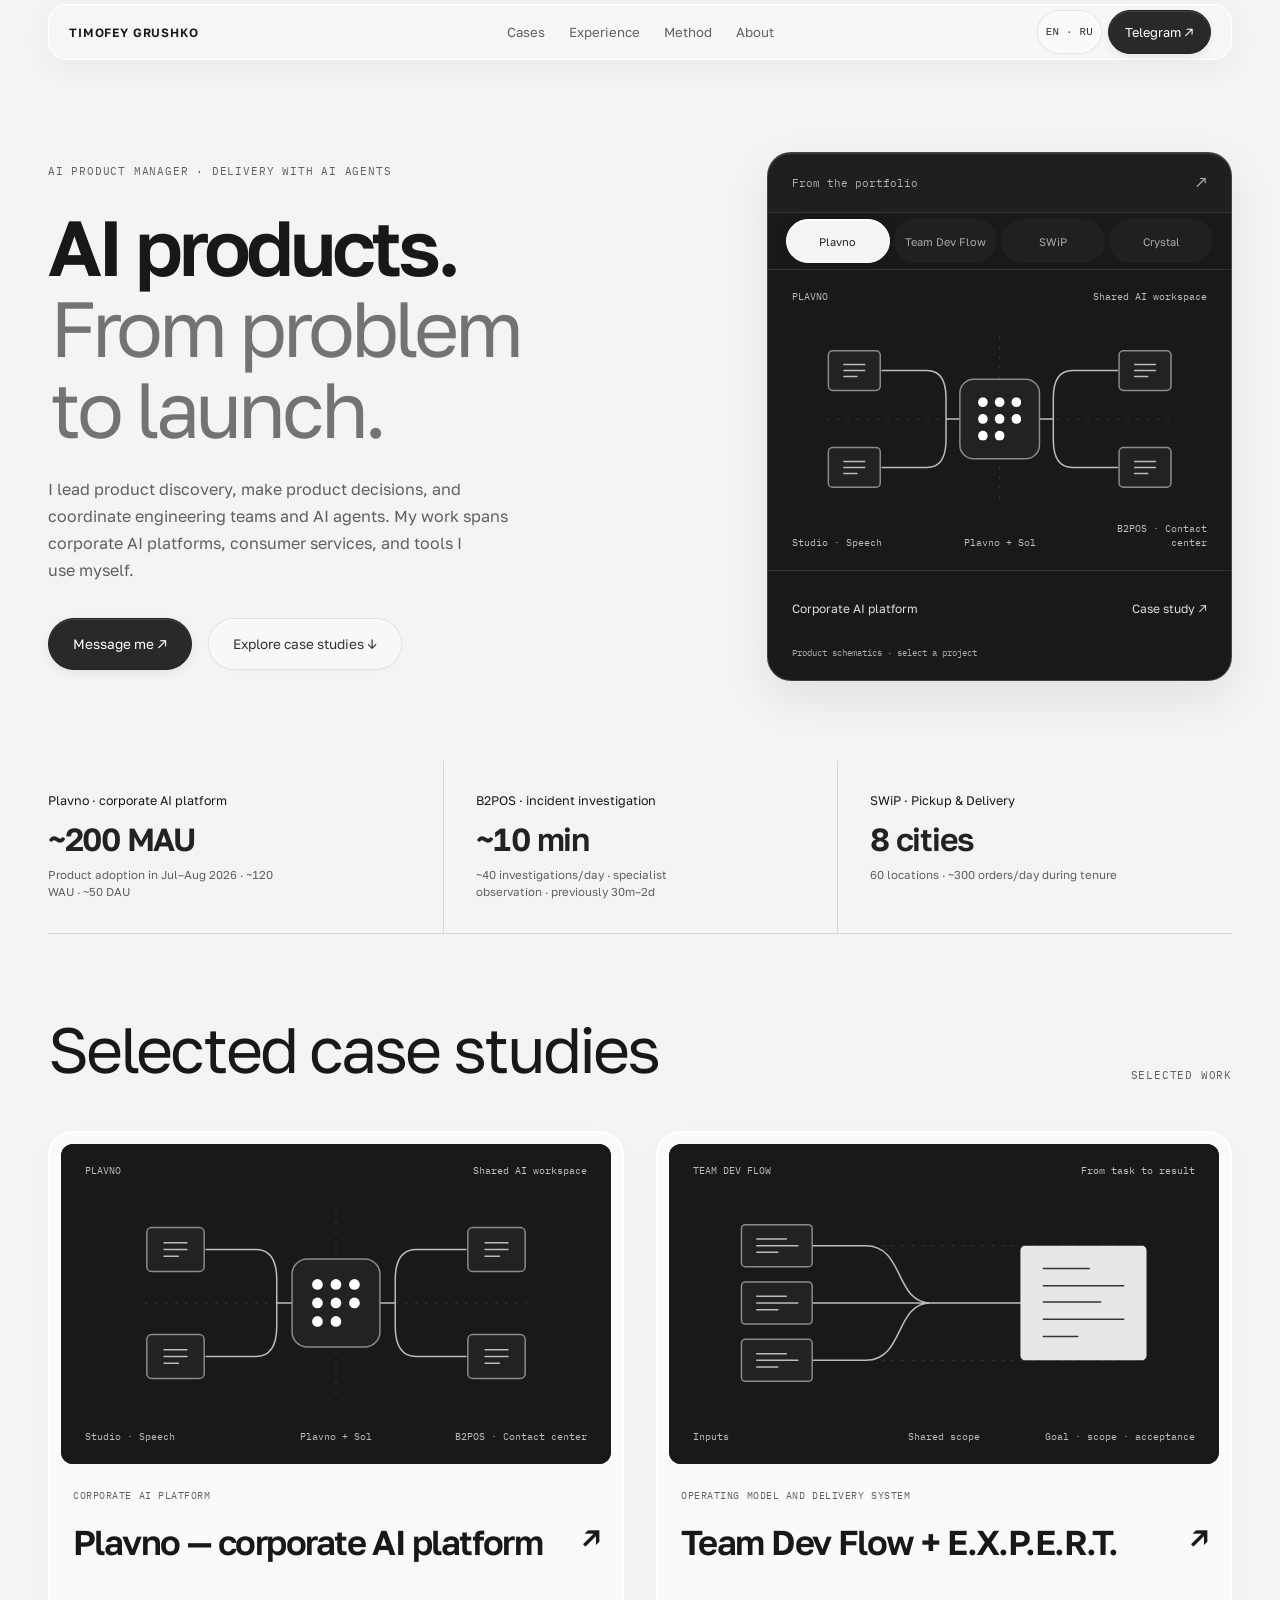
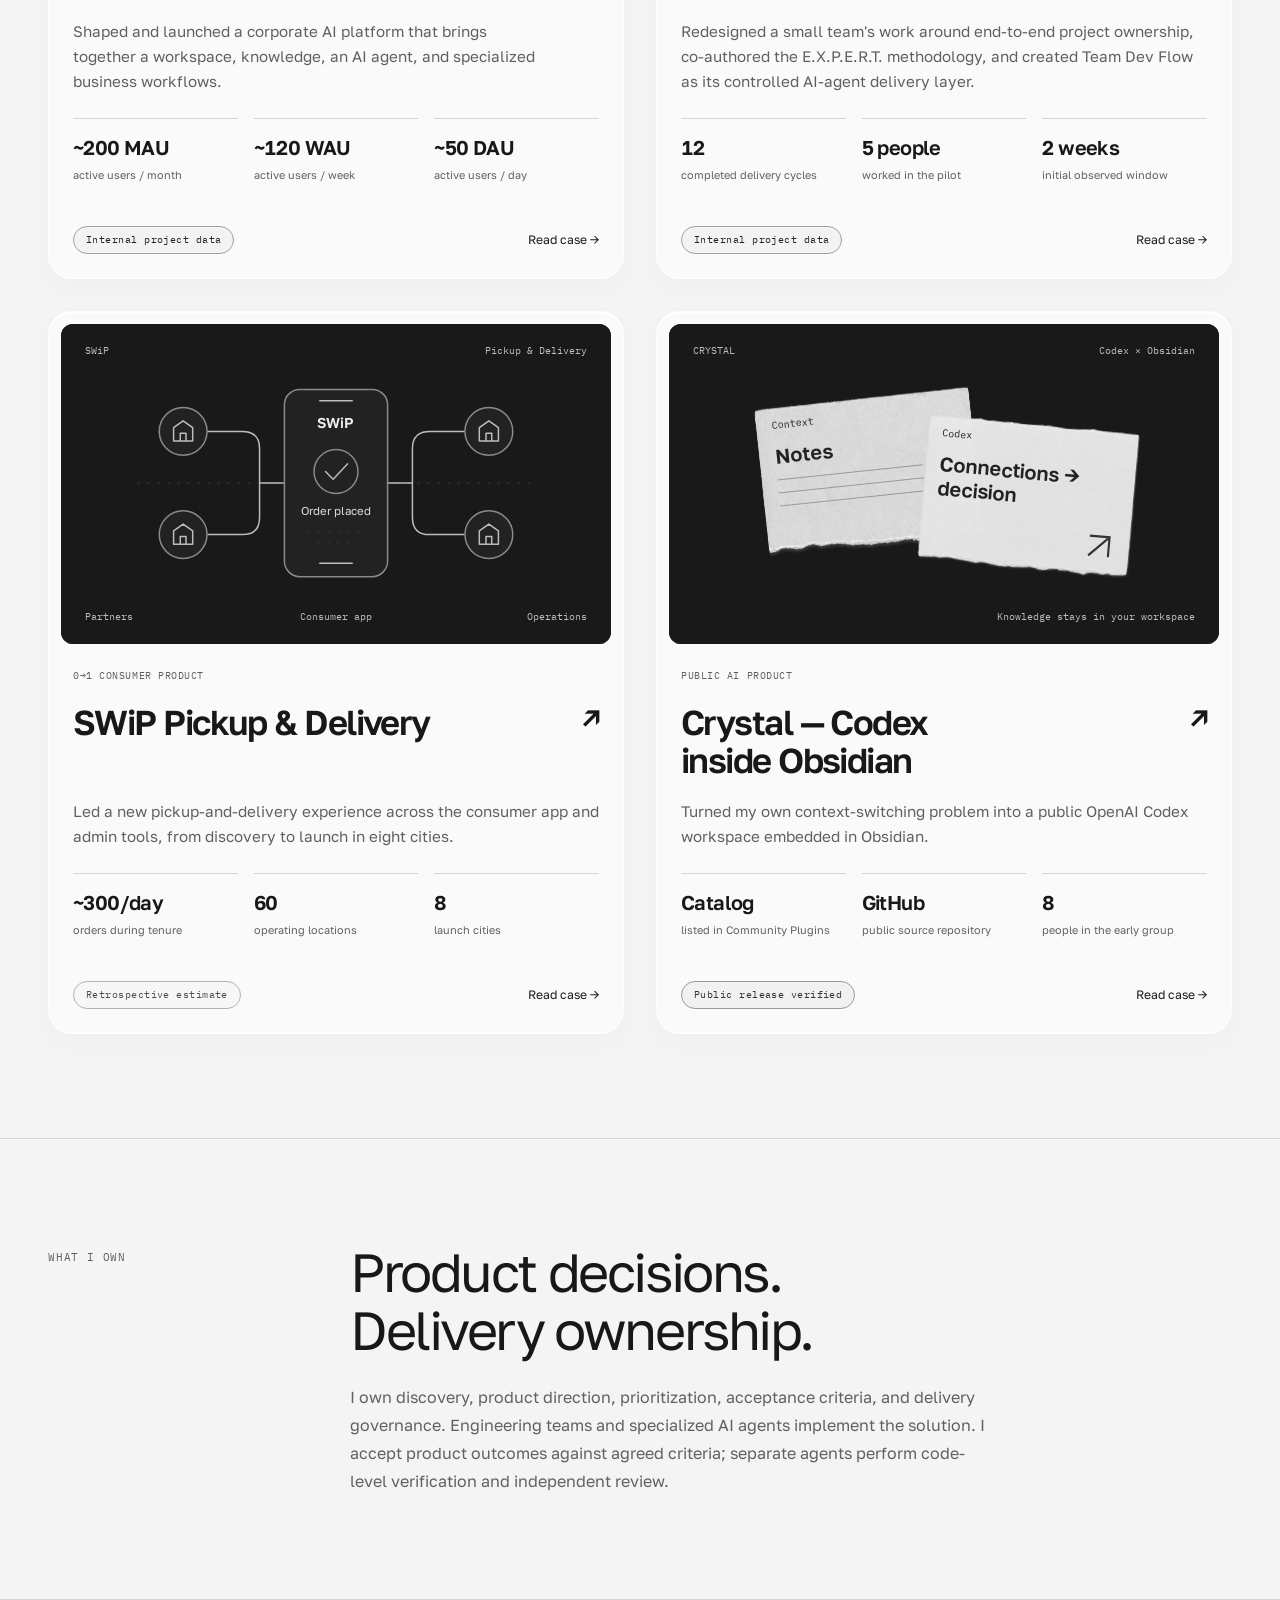
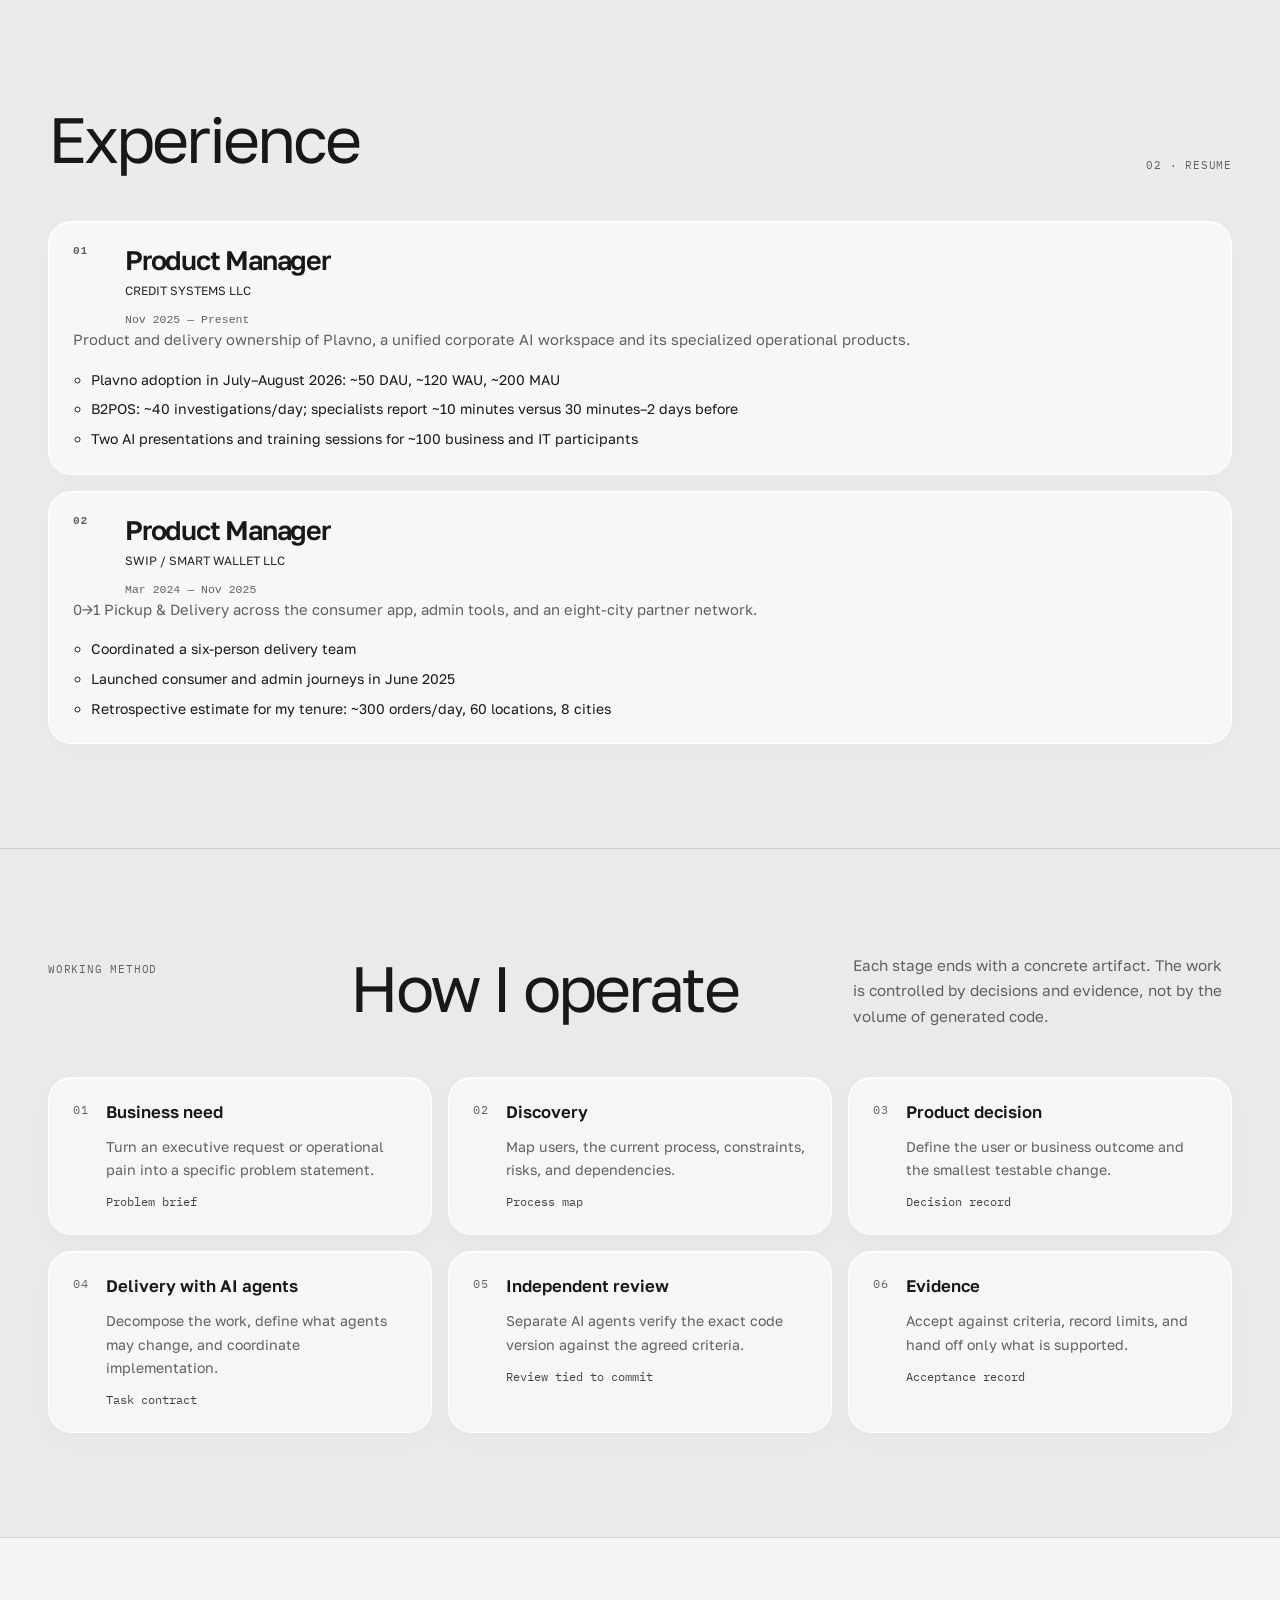
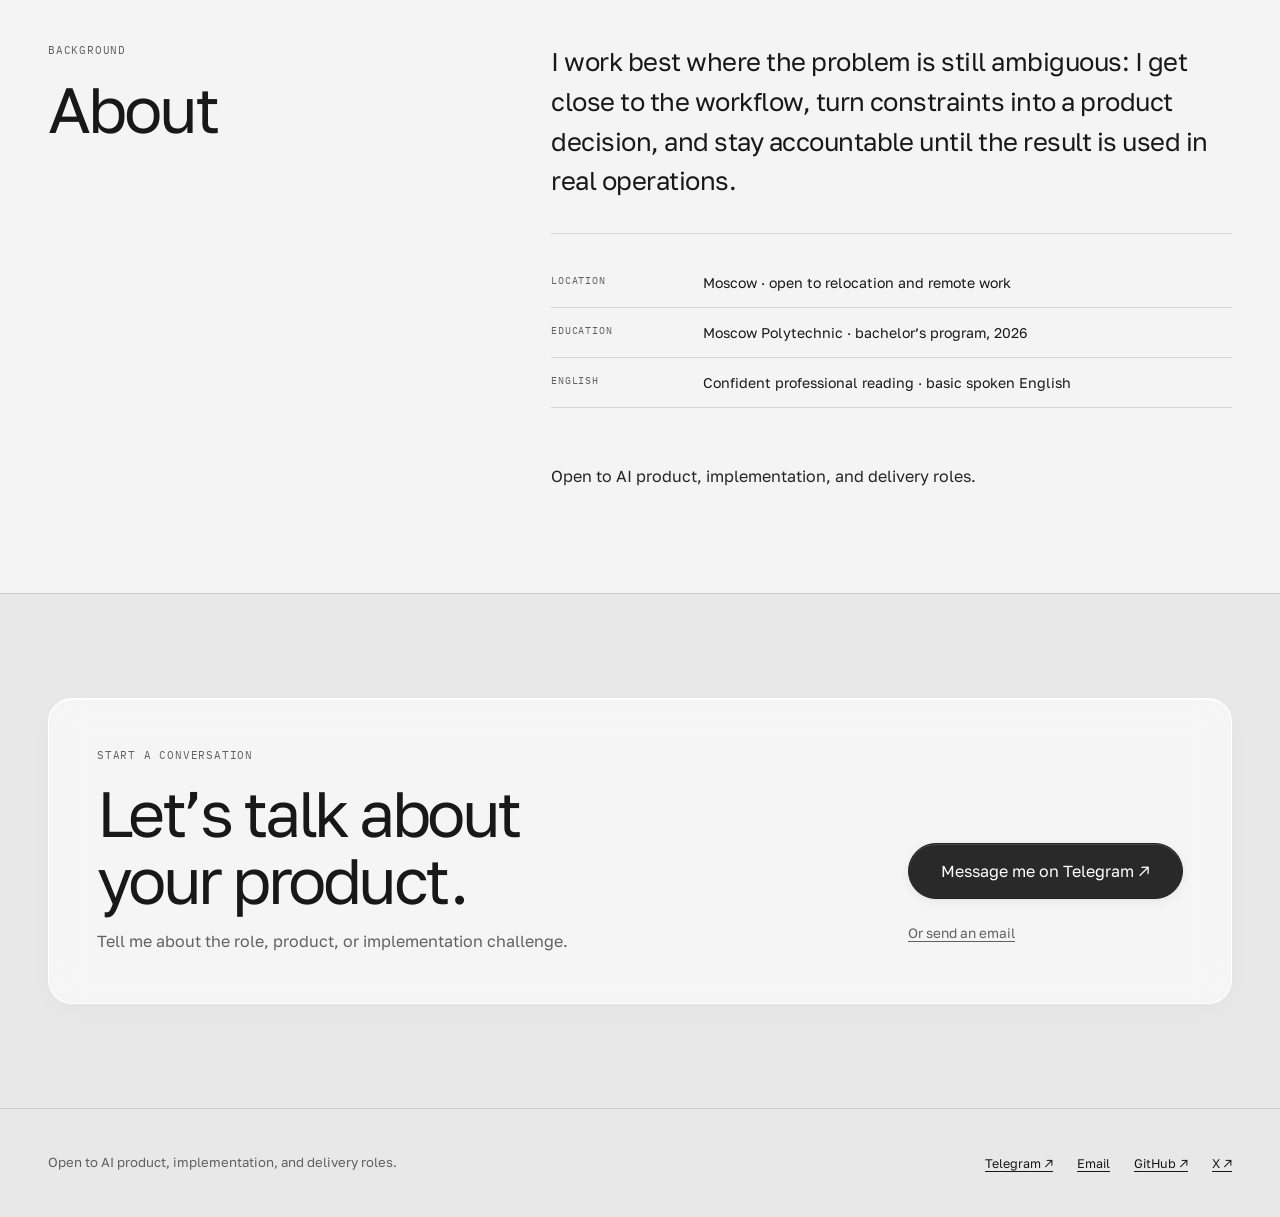
==== commit 60ca1474: "Publish rounded glass panels and alignment polish" ====
--- a/index.html
+++ b/index.html
@@ -1,4 +1,4 @@
-<!DOCTYPE html><html lang="en"><head><meta charset="UTF-8"><meta name="viewport" content="width=device-width, initial-scale=1, viewport-fit=cover"><meta name="theme-color" content="#f4f4f4"><link rel="preload" href="/fonts/golos-400.ttf" as="font" type="font/ttf" crossorigin><meta name="description" content="AI product manager leading discovery, product decisions, and structured delivery across internal AI and consumer products."><link rel="icon" href="/favicon.svg" type="image/svg+xml"><link rel="canonical" href="https://gvukamolle.github.io/"><link rel="alternate" hreflang="en" href="https://gvukamolle.github.io/"><link rel="alternate" hreflang="ru" href="https://gvukamolle.github.io/ru/"><link rel="alternate" hreflang="x-default" href="https://gvukamolle.github.io/"><meta property="og:type" content="website"><meta property="og:locale" content="en_US"><meta property="og:title" content="Timofey Grushko — AI Product Manager &amp; Delivery with AI Agents"><meta property="og:description" content="AI product manager leading discovery, product decisions, and structured delivery across internal AI and consumer products."><meta property="og:url" content="https://gvukamolle.github.io/"><meta property="og:image" content="https://gvukamolle.github.io/og-default.png"><meta property="og:image:width" content="1200"><meta property="og:image:height" content="630"><meta property="og:image:alt" content="Timofey Grushko — AI Product Manager leading delivery with AI agents"><meta name="twitter:card" content="summary_large_image"><meta name="twitter:title" content="Timofey Grushko — AI Product Manager &amp; Delivery with AI Agents"><meta name="twitter:description" content="AI product manager leading discovery, product decisions, and structured delivery across internal AI and consumer products."><meta name="twitter:image" content="https://gvukamolle.github.io/og-default.png"><meta name="twitter:image:alt" content="Timofey Grushko — AI Product Manager leading delivery with AI agents"><title>Timofey Grushko — AI Product Manager &amp; Delivery with AI Agents</title><script type="application/ld+json">{"@context":"https://schema.org","@type":"Person","name":"Timofey Grushko","jobTitle":"AI Product Manager","homeLocation":{"@type":"Place","name":"Moscow"},"email":"mailto:tim.grushko7@gmail.com","sameAs":["https://t.me/gvukamolle","https://github.com/gvukamolle","https://x.com/why_gvukamolle"],"knowsLanguage":["ru","en"]}</script><link rel="stylesheet" href="/_astro/BaseLayout.H5XZjbFy.css"><link rel="stylesheet" href="/_astro/i18n.DCbKfrXa.css"><link rel="stylesheet" href="/_astro/home.we3cDWF-.css"></head><body><a class="skip-link" href="#main">Skip to content</a><header class="site-header" data-astro-cid-fzpbxy5g><div class="container header-inner" data-astro-cid-fzpbxy5g><a class="wordmark" href="/" data-astro-cid-fzpbxy5g>TIMOFEY GRUSHKO</a><nav class="desktop-nav" aria-label="Main navigation" data-astro-cid-fzpbxy5g><a href="/#cases" data-astro-cid-fzpbxy5g>Cases</a><a href="/#experience" data-astro-cid-fzpbxy5g>Experience</a><a href="/#method" data-astro-cid-fzpbxy5g>Method</a><a href="/#about" data-astro-cid-fzpbxy5g>About</a></nav><div class="header-actions" data-astro-cid-fzpbxy5g><div class="desktop-language" data-astro-cid-fzpbxy5g><a class="language-switch" href="/ru/" lang="ru" hreflang="ru" data-language-switch data-target-locale="ru" aria-label="Switch language to Russian"><span aria-hidden="true">EN · RU</span><span class="sr-only">Русский</span></a><script type="module">document.querySelectorAll(`[data-language-switch]`).forEach(e=>{e.addEventListener(`click`,()=>{let t=e.dataset.targetLocale;t&&localStorage.setItem(`portfolio-language`,t)})});</script></div><a class="telegram-button" href="https://t.me/gvukamolle" target="_blank" rel="me noreferrer" data-astro-cid-fzpbxy5g>Telegram ↗</a><details class="mobile-menu" data-astro-cid-fzpbxy5g><summary aria-controls="mobile-navigation" data-open-label="Close" data-closed-label="Menu" data-astro-cid-fzpbxy5g><span class="menu-label" data-astro-cid-fzpbxy5g>Menu</span><span class="burger-lines" aria-hidden="true" data-astro-cid-fzpbxy5g><i data-astro-cid-fzpbxy5g></i><i data-astro-cid-fzpbxy5g></i></span></summary><nav id="mobile-navigation" aria-label="Mobile navigation" data-astro-cid-fzpbxy5g><a href="/#cases" data-astro-cid-fzpbxy5g>Cases</a><a href="/#experience" data-astro-cid-fzpbxy5g>Experience</a><a href="/#method" data-astro-cid-fzpbxy5g>Method</a><a href="/#about" data-astro-cid-fzpbxy5g>About</a><a href="mailto:tim.grushko7@gmail.com" data-astro-cid-fzpbxy5g>Email</a><a href="https://t.me/gvukamolle" target="_blank" rel="me noreferrer" data-astro-cid-fzpbxy5g>Telegram</a><div class="menu-language" data-astro-cid-fzpbxy5g><span data-astro-cid-fzpbxy5g>Language</span><a class="language-switch" href="/ru/" lang="ru" hreflang="ru" data-language-switch data-target-locale="ru" aria-label="Switch language to Russian"><span aria-hidden="true">EN · RU</span><span class="sr-only">Русский</span></a></div></nav></details></div></div></header><script type="module">for(let e of document.querySelectorAll(`.mobile-menu`)){let t=e.querySelector(`summary`),n=e.querySelector(`nav`),r=t.querySelector(`.menu-label`),i=matchMedia(`(prefers-reduced-motion: reduce)`),a=matchMedia(`(min-width: 821px)`),o=e.open,s,c=()=>{s?.cancel(),s=void 0,e.open=o,document.documentElement.classList.toggle(`mobile-menu-open`,o)},l=(l,u=!1)=>{let d=getComputedStyle(n),f=e.open?d.opacity:`0`,p=e.open?d.transform:`translateY(-8px) scale(.98)`;if(s?.cancel(),o=l,t.setAttribute(`aria-expanded`,String(l)),r.textContent=(l?t.dataset.openLabel:t.dataset.closedLabel)??``,n.inert=!l,l&&(e.open=!0),document.documentElement.classList.toggle(`mobile-menu-open`,l),u&&t.focus(),i.matches||a.matches){c();return}s=n.animate([{opacity:f,transform:p},{opacity:+!!l,transform:l?`translateY(0) scale(1)`:`translateY(-6px) scale(.985)`}],{duration:l?260:190,easing:`cubic-bezier(.2,.8,.2,1)`,fill:`both`});let m=s;m.onfinish=()=>{s===m&&c()}};t.setAttribute(`aria-expanded`,String(o)),n.inert=!o,t.addEventListener(`click`,e=>{e.preventDefault(),l(!o)}),n.querySelectorAll(`a`).forEach(e=>e.addEventListener(`click`,()=>l(!1))),document.addEventListener(`click`,t=>{o&&t.target instanceof Node&&(!e.contains(t.target)||t.target===e)&&l(!1)}),document.addEventListener(`keydown`,e=>{e.key===`Escape`&&o&&(e.preventDefault(),l(!1,!0))}),document.addEventListener(`focusin`,t=>{o&&t.target instanceof Node&&!e.contains(t.target)&&l(!1)}),i.addEventListener(`change`,()=>{i.matches&&c()}),a.addEventListener(`change`,()=>{a.matches&&l(!1)}),window.addEventListener(`pagehide`,c)}</script><main id="main"><script>
+<!DOCTYPE html><html lang="en"><head><meta charset="UTF-8"><meta name="viewport" content="width=device-width, initial-scale=1, viewport-fit=cover"><meta name="theme-color" content="#f4f4f4"><link rel="preload" href="/fonts/golos-400.ttf" as="font" type="font/ttf" crossorigin><meta name="description" content="AI product manager leading discovery, product decisions, and structured delivery across internal AI and consumer products."><link rel="icon" href="/favicon.svg" type="image/svg+xml"><link rel="canonical" href="https://gvukamolle.github.io/"><link rel="alternate" hreflang="en" href="https://gvukamolle.github.io/"><link rel="alternate" hreflang="ru" href="https://gvukamolle.github.io/ru/"><link rel="alternate" hreflang="x-default" href="https://gvukamolle.github.io/"><meta property="og:type" content="website"><meta property="og:locale" content="en_US"><meta property="og:title" content="Timofey Grushko — AI Product Manager &amp; Delivery with AI Agents"><meta property="og:description" content="AI product manager leading discovery, product decisions, and structured delivery across internal AI and consumer products."><meta property="og:url" content="https://gvukamolle.github.io/"><meta property="og:image" content="https://gvukamolle.github.io/og-default.png"><meta property="og:image:width" content="1200"><meta property="og:image:height" content="630"><meta property="og:image:alt" content="Timofey Grushko — AI Product Manager leading delivery with AI agents"><meta name="twitter:card" content="summary_large_image"><meta name="twitter:title" content="Timofey Grushko — AI Product Manager &amp; Delivery with AI Agents"><meta name="twitter:description" content="AI product manager leading discovery, product decisions, and structured delivery across internal AI and consumer products."><meta name="twitter:image" content="https://gvukamolle.github.io/og-default.png"><meta name="twitter:image:alt" content="Timofey Grushko — AI Product Manager leading delivery with AI agents"><title>Timofey Grushko — AI Product Manager &amp; Delivery with AI Agents</title><script type="application/ld+json">{"@context":"https://schema.org","@type":"Person","name":"Timofey Grushko","jobTitle":"AI Product Manager","homeLocation":{"@type":"Place","name":"Moscow"},"email":"mailto:tim.grushko7@gmail.com","sameAs":["https://t.me/gvukamolle","https://github.com/gvukamolle","https://x.com/why_gvukamolle"],"knowsLanguage":["ru","en"]}</script><link rel="stylesheet" href="/_astro/BaseLayout.BQU6yBm1.css"><link rel="stylesheet" href="/_astro/i18n.DCbKfrXa.css"><link rel="stylesheet" href="/_astro/home.we3cDWF-.css"></head><body><a class="skip-link" href="#main">Skip to content</a><header class="site-header" data-astro-cid-fzpbxy5g><div class="container header-inner" data-astro-cid-fzpbxy5g><a class="wordmark" href="/" data-astro-cid-fzpbxy5g>TIMOFEY GRUSHKO</a><nav class="desktop-nav" aria-label="Main navigation" data-astro-cid-fzpbxy5g><a href="/#cases" data-astro-cid-fzpbxy5g>Cases</a><a href="/#experience" data-astro-cid-fzpbxy5g>Experience</a><a href="/#method" data-astro-cid-fzpbxy5g>Method</a><a href="/#about" data-astro-cid-fzpbxy5g>About</a></nav><div class="header-actions" data-astro-cid-fzpbxy5g><div class="desktop-language" data-astro-cid-fzpbxy5g><a class="language-switch" href="/ru/" lang="ru" hreflang="ru" data-language-switch data-target-locale="ru" aria-label="Switch language to Russian"><span aria-hidden="true">EN · RU</span><span class="sr-only">Русский</span></a><script type="module">document.querySelectorAll(`[data-language-switch]`).forEach(e=>{e.addEventListener(`click`,()=>{let t=e.dataset.targetLocale;t&&localStorage.setItem(`portfolio-language`,t)})});</script></div><a class="telegram-button" href="https://t.me/gvukamolle" target="_blank" rel="me noreferrer" data-astro-cid-fzpbxy5g>Telegram ↗</a><details class="mobile-menu" data-astro-cid-fzpbxy5g><summary aria-controls="mobile-navigation" data-open-label="Close" data-closed-label="Menu" data-astro-cid-fzpbxy5g><span class="menu-label" data-astro-cid-fzpbxy5g>Menu</span><span class="burger-lines" aria-hidden="true" data-astro-cid-fzpbxy5g><i data-astro-cid-fzpbxy5g></i><i data-astro-cid-fzpbxy5g></i></span></summary><nav id="mobile-navigation" aria-label="Mobile navigation" data-astro-cid-fzpbxy5g><a href="/#cases" data-astro-cid-fzpbxy5g>Cases</a><a href="/#experience" data-astro-cid-fzpbxy5g>Experience</a><a href="/#method" data-astro-cid-fzpbxy5g>Method</a><a href="/#about" data-astro-cid-fzpbxy5g>About</a><a href="mailto:tim.grushko7@gmail.com" data-astro-cid-fzpbxy5g>Email</a><a href="https://t.me/gvukamolle" target="_blank" rel="me noreferrer" data-astro-cid-fzpbxy5g>Telegram</a><div class="menu-language" data-astro-cid-fzpbxy5g><span data-astro-cid-fzpbxy5g>Language</span><a class="language-switch" href="/ru/" lang="ru" hreflang="ru" data-language-switch data-target-locale="ru" aria-label="Switch language to Russian"><span aria-hidden="true">EN · RU</span><span class="sr-only">Русский</span></a></div></nav></details></div></div></header><script type="module">for(let e of document.querySelectorAll(`.mobile-menu`)){let t=e.querySelector(`summary`),n=e.querySelector(`nav`),r=t.querySelector(`.menu-label`),i=matchMedia(`(prefers-reduced-motion: reduce)`),a=matchMedia(`(min-width: 821px)`),o=e.open,s,c=()=>{s?.cancel(),s=void 0,e.open=o,document.documentElement.classList.toggle(`mobile-menu-open`,o)},l=(l,u=!1)=>{let d=getComputedStyle(n),f=e.open?d.opacity:`0`,p=e.open?d.transform:`translateY(-8px) scale(.98)`;if(s?.cancel(),o=l,t.setAttribute(`aria-expanded`,String(l)),r.textContent=(l?t.dataset.openLabel:t.dataset.closedLabel)??``,n.inert=!l,l&&(e.open=!0),document.documentElement.classList.toggle(`mobile-menu-open`,l),u&&t.focus(),i.matches||a.matches){c();return}s=n.animate([{opacity:f,transform:p},{opacity:+!!l,transform:l?`translateY(0) scale(1)`:`translateY(-6px) scale(.985)`}],{duration:l?260:190,easing:`cubic-bezier(.2,.8,.2,1)`,fill:`both`});let m=s;m.onfinish=()=>{s===m&&c()}};t.setAttribute(`aria-expanded`,String(o)),n.inert=!o,t.addEventListener(`click`,e=>{e.preventDefault(),l(!o)}),n.querySelectorAll(`a`).forEach(e=>e.addEventListener(`click`,()=>l(!1))),document.addEventListener(`click`,t=>{o&&t.target instanceof Node&&(!e.contains(t.target)||t.target===e)&&l(!1)}),document.addEventListener(`keydown`,e=>{e.key===`Escape`&&o&&(e.preventDefault(),l(!1,!0))}),document.addEventListener(`focusin`,t=>{o&&t.target instanceof Node&&!e.contains(t.target)&&l(!1)}),i.addEventListener(`change`,()=>{i.matches&&c()}),a.addEventListener(`change`,()=>{a.matches&&l(!1)}),window.addEventListener(`pagehide`,c)}</script><main id="main"><script>
     if (localStorage.getItem('portfolio-language') === 'ru' && location.pathname === '/') {
       location.replace('/ru/');
     }
--- a/_astro/BaseLayout.BQU6yBm1.css
+++ b/_astro/BaseLayout.BQU6yBm1.css
@@ -0,0 +1 @@
+@layer foundation{:root{--paper:#f6f5f0;--surface:#fbfbf7;--ink:#171e1b;--muted:#5f6a64;--line:#d7dcd6;--blue:#3359dc;--blue-soft:#e8edff;--success:#28664c;--max-width:1184px;--radius-sm:10px;--radius-md:18px;--space-1:.5rem;--space-2:.75rem;--space-3:1rem;--space-4:1.5rem;--space-5:2rem;--space-6:3rem;--space-7:5rem;--tracking-display:-.038em;--tracking-heading:-.032em;--tracking-number:-.035em}html:lang(ru){--tracking-display:-.022em;--tracking-heading:-.024em;--tracking-number:-.025em}*,:before,:after{box-sizing:border-box}html{scroll-behavior:smooth;background:var(--paper);color:var(--ink);-webkit-text-size-adjust:100%;text-size-adjust:100%}body{background:var(--paper);color:var(--ink);margin:0;font-family:Inter,ui-sans-serif,system-ui,-apple-system,BlinkMacSystemFont,Segoe UI,sans-serif}body,button,a{text-rendering:optimizelegibility}img,svg{max-width:100%;display:block}a{color:inherit}:focus-visible{outline:3px solid var(--blue);outline-offset:4px}.container{width:min(calc(100% - 3rem), var(--max-width));margin-inline:auto}.section{padding-block:var(--space-7);border-top:1px solid var(--line)}.eyebrow{letter-spacing:.11em;text-transform:uppercase;width:fit-content;color:var(--muted);font:800 .72rem/1 ui-monospace,SFMono-Regular,monospace}.display{letter-spacing:var(--tracking-display);font-kerning:normal;margin:0;font-size:clamp(3.2rem,7vw,6.7rem);font-weight:850;line-height:.91}.display-accent{color:inherit;font-family:inherit;font-style:normal;font-weight:inherit;letter-spacing:inherit;-webkit-box-decoration-break:clone;box-decoration-break:clone;background:0 0;padding-inline:.025em 0}.skip-link{z-index:100;background:var(--ink);color:#fff;border-radius:999px;padding:.75rem 1rem;position:fixed;top:1rem;left:1rem;transform:translateY(-200%)}.skip-link:focus{transform:translateY(0)}.sr-only{clip:rect(0, 0, 0, 0);white-space:nowrap;border:0;width:1px;height:1px;margin:-1px;padding:0;position:absolute;overflow:hidden}.language-switch{min-height:44px;padding-inline:var(--space-2);border-radius:var(--radius-sm);color:var(--muted);letter-spacing:.06em;justify-content:center;align-items:center;font:800 .68rem/1 ui-monospace,SFMono-Regular,monospace;text-decoration:none;transition:color .18s,background-color .18s;display:inline-flex}.language-switch:active{color:var(--ink)}.hero-shell{column-gap:var(--space-4);row-gap:var(--space-6);grid-template-columns:repeat(12,minmax(0,1fr));align-items:center;display:grid}.hero.section{padding-block:4.5rem}.hero-shell>*{min-width:0}.hero-copy{gap:var(--space-4);grid-column:1/span 7;display:grid}.hero-shell>.decision-art{grid-column:8/span 5}.hero-copy .eyebrow,.hero-copy .display,.hero-summary{margin:0}.hero-title,.hero-summary--desktop,.proof-label{display:block}.hero-title--mobile,.hero-summary--mobile,.proof-label--mobile{display:none}.hero-copy .display{overflow-wrap:normal;word-break:normal;hyphens:manual;font-size:clamp(3rem,6.1vw,5.9rem)}.hero-summary{max-width:37rem;color:var(--muted);font-size:1.08rem;line-height:1.65}.hero-actions{gap:var(--space-2);flex-wrap:wrap;align-items:center;display:flex}.button{min-height:48px;padding-inline:var(--space-3);border-radius:var(--radius-sm);justify-content:center;align-items:center;font-size:.82rem;font-weight:820;text-decoration:none;transition:background-color .18s,border-color .18s,color .18s,transform .18s;display:inline-flex}.button:active{transform:translateY(0)}.button--primary{border:1px solid var(--blue);background:var(--blue);color:var(--surface)}.button--text{color:var(--muted);border:1px solid #0000}.button--primary:active{border-color:var(--ink);background:var(--ink)}.button--text:active{background:var(--blue-soft);color:var(--blue)}@media (width>=821px) and (hover:hover) and (pointer:fine){.language-switch:hover{background:var(--blue-soft);color:var(--blue)}.button:hover{transform:translateY(-2px)}.button--primary:hover{border-color:var(--ink);background:var(--ink)}.button--text:hover{background:var(--blue-soft);color:var(--blue)}}.proof-wrap{padding-block:var(--space-5)}.split-heading{gap:var(--space-4);grid-template-columns:repeat(12,minmax(0,1fr));align-items:start;display:grid}.split-heading>.eyebrow{grid-column:1/span 3;margin:.4rem 0 0}.split-heading__copy{gap:var(--space-4);grid-column:4/-1;display:grid}.split-heading__copy h2,.split-heading__copy p,.section-heading h2,.section-heading p,.method-section__copy h2,.method-section__copy p,.about-grid h2,.about-grid p{margin:0}.split-heading__copy h2{max-width:18ch;letter-spacing:var(--tracking-heading);font-kerning:normal;font-size:clamp(2.3rem,5vw,4.8rem);line-height:1}.split-heading__copy p{max-width:51rem;color:var(--muted);font-size:1rem;line-height:1.75}.anchor-section{scroll-margin-top:64px}.section-heading{gap:var(--space-4);margin-bottom:var(--space-6);grid-template-columns:repeat(12,minmax(0,1fr));align-items:end;display:grid}.section-heading .eyebrow{grid-column:1/span 3}.section-heading h2{letter-spacing:var(--tracking-heading);font-kerning:normal;grid-column:4/-1;font-size:clamp(2.5rem,5.5vw,5.2rem);line-height:.95}.section-heading--compact{margin-bottom:var(--space-4)}.case-grid{gap:var(--space-3);grid-template-columns:repeat(3,minmax(0,1fr));display:grid}.case-grid>:first-child{grid-column:1/-1}.method-section{background:var(--surface)}.method-section__inner{gap:var(--space-6);display:grid}.method-section__copy{gap:var(--space-4);grid-template-columns:repeat(12,minmax(0,1fr));align-items:start;display:grid}.method-section__copy .eyebrow{grid-column:1/span 3;margin-top:.45rem}.method-section__copy h2{letter-spacing:var(--tracking-heading);font-kerning:normal;grid-column:4/span 5;font-size:clamp(2.5rem,5vw,4.7rem);line-height:.95}.method-section__copy>p:last-child{color:var(--muted);grid-column:9/-1;font-size:.95rem;line-height:1.65}.about-grid{gap:var(--space-4);grid-template-columns:repeat(12,minmax(0,1fr));display:grid}.about-grid>div:first-child{align-content:start;gap:var(--space-3);grid-column:1/span 4;display:grid}.about-grid h2{letter-spacing:var(--tracking-heading);font-kerning:normal;font-size:clamp(2.5rem,5vw,4.7rem);line-height:.95}.about-grid__copy{gap:var(--space-5);grid-column:6/-1;display:grid}.about-grid__copy>p:first-child{color:var(--ink);letter-spacing:-.02em;font-size:clamp(1.2rem,2.2vw,1.65rem);line-height:1.55}.split-heading,.section-heading,.method-section__copy,.about-grid{position:relative}.split-heading:after,.section-heading:after,.method-section__copy:after,.about-grid:after{background:linear-gradient(transparent calc(50% - .5px), color-mix(in srgb, var(--ink) 40%, transparent) calc(50% - .5px) calc(50% + .5px), transparent calc(50% + .5px)), linear-gradient(90deg, transparent calc(50% - .5px), color-mix(in srgb, var(--ink) 40%, transparent) calc(50% - .5px) calc(50% + .5px), transparent calc(50% + .5px));content:"";pointer-events:none;width:1rem;height:1rem;position:absolute;top:-.85rem;right:0}.about-facts{gap:var(--space-3);padding-top:var(--space-4);border-top:1px solid var(--line);grid-template-columns:repeat(3,minmax(0,1fr));margin:0;display:grid}.about-facts>div{gap:var(--space-1);min-width:0;display:grid}.about-facts dt{color:var(--muted);letter-spacing:.075em;text-transform:uppercase;font:760 .62rem/1.2 ui-monospace,SFMono-Regular,monospace}.about-facts dd{color:var(--ink);margin:0;font-size:.78rem;line-height:1.5}.availability{max-width:42rem;padding-top:var(--space-4);border-top:1px solid var(--line);color:var(--blue);font-size:.88rem;font-weight:760;line-height:1.55}@media (width<=900px){.hero-shell{grid-template-columns:1fr}.hero-copy,.hero-shell>.decision-art{grid-column:1}}@media (width<=980px){.case-grid{grid-template-columns:repeat(2,minmax(0,1fr))}.case-grid>:first-child,.case-grid>:last-child{grid-column:1/-1}}@media (width<=760px){.container{width:min(calc(100% - 2rem), var(--max-width))}.section{padding-block:3.5rem}.anchor-section{scroll-margin-top:0}.display,.hero-copy .display{letter-spacing:-.025em;max-width:18ch;font-size:clamp(2rem,8.7vw,2.3rem);line-height:1}.hero.section{padding-block:2rem 2.5rem}.hero-shell{row-gap:1.1rem}.hero-copy{gap:.875rem}.hero-copy>.eyebrow,.hero-title--desktop,.hero-summary--desktop,.proof-label--desktop{display:none}.hero-title--mobile,.hero-summary--mobile,.proof-label--mobile{display:block}.hero-summary{max-width:31ch;font-size:1rem;line-height:1.5}.hero-actions{grid-template-columns:1fr;gap:.5rem;width:100%;margin-top:.125rem;display:grid}.hero-actions .button{width:100%;min-height:52px}.hero-actions .button--text,.hero-shell>.decision-art.decision-art{display:none}.proof-wrap{padding-block:var(--space-3)}.split-heading,.section-heading,.method-section__copy,.about-grid{gap:var(--space-3);grid-template-columns:1fr}.split-heading>.eyebrow,.split-heading__copy,.section-heading .eyebrow,.section-heading h2,.method-section__copy .eyebrow,.method-section__copy h2,.method-section__copy>p:last-child,.about-grid>div:first-child,.about-grid__copy{grid-column:1}.split-heading__copy h2,.section-heading h2,.method-section__copy h2,.about-grid h2{letter-spacing:-.025em;max-width:19ch;font-size:clamp(1.85rem,8vw,2.2rem);line-height:1.02}.split-heading__copy p,.method-section__copy>p:last-child{font-size:.92rem;line-height:1.65}.section-heading{gap:var(--space-2);margin-bottom:var(--space-4)}.case-grid{grid-template-columns:1fr;gap:0}.case-grid>:first-child,.case-grid>:last-child{grid-column:1}.method-section__inner,.about-grid__copy{gap:var(--space-4)}.about-grid__copy>p:first-child{letter-spacing:-.012em;font-size:1.08rem;line-height:1.6}.about-facts{grid-template-columns:1fr}.split-heading:after,.section-heading:after,.method-section__copy:after,.about-grid:after{display:none}}@media (prefers-reduced-motion:reduce){*,:before,:after{scroll-behavior:auto!important;transition-duration:.01ms!important;animation-duration:.01ms!important;animation-iteration-count:1!important}}}@layer components{.site-header[data-astro-cid-fzpbxy5g]{z-index:50;border-bottom:1px solid var(--line);background:color-mix(in srgb, var(--surface) 88%, transparent);backdrop-filter:blur(14px);height:64px;position:sticky;top:0}.header-inner[data-astro-cid-fzpbxy5g]{gap:var(--space-4);grid-template-columns:1fr auto 1fr;align-items:center;height:64px;display:grid}.wordmark[data-astro-cid-fzpbxy5g]{letter-spacing:.08em;white-space:nowrap;justify-self:start;font-size:.78rem;font-weight:900;text-decoration:none}.desktop-nav[data-astro-cid-fzpbxy5g]{align-items:center;gap:var(--space-4);display:flex}.desktop-nav[data-astro-cid-fzpbxy5g] a[data-astro-cid-fzpbxy5g]{color:var(--muted);font-size:.82rem;font-weight:650;text-decoration:none;transition:color .18s}.desktop-nav[data-astro-cid-fzpbxy5g] a[data-astro-cid-fzpbxy5g]:active{color:var(--ink)}.header-actions[data-astro-cid-fzpbxy5g]{justify-self:end;align-items:center;gap:var(--space-1);display:flex}.telegram-button[data-astro-cid-fzpbxy5g]{min-height:44px;padding-inline:var(--space-3);border-radius:var(--radius-sm);background:var(--ink);color:var(--surface);justify-content:center;align-items:center;font-size:.8rem;font-weight:800;text-decoration:none;transition:background-color .18s,color .18s;display:inline-flex}.telegram-button[data-astro-cid-fzpbxy5g]:active{color:var(--blue-soft)}.mobile-menu[data-astro-cid-fzpbxy5g]{display:none;position:relative}.mobile-menu[data-astro-cid-fzpbxy5g] summary[data-astro-cid-fzpbxy5g]{min-height:44px;padding-inline:var(--space-2);border-radius:var(--radius-sm);color:var(--ink);cursor:pointer;align-items:center;font-size:.76rem;font-weight:820;list-style:none;display:inline-flex}.mobile-menu[data-astro-cid-fzpbxy5g] summary[data-astro-cid-fzpbxy5g]::-webkit-details-marker{display:none}.mobile-menu[data-astro-cid-fzpbxy5g] summary[data-astro-cid-fzpbxy5g]:after{color:var(--blue);content:"+";margin-left:.35rem}.mobile-menu[data-astro-cid-fzpbxy5g][open] summary[data-astro-cid-fzpbxy5g]:after{content:"−"}.mobile-menu[data-astro-cid-fzpbxy5g][open]:before{background:color-mix(in srgb, var(--ink) 14%, transparent);content:"";position:fixed;inset:64px 0 0}.mobile-menu[data-astro-cid-fzpbxy5g] nav[data-astro-cid-fzpbxy5g]{z-index:1;width:min(17rem,100vw - 1.75rem);padding:var(--space-2);border:1px solid var(--line);border-radius:var(--radius-md);background:var(--surface);box-shadow:0 24px 60px color-mix(in srgb, var(--ink) 13%, transparent);display:grid;position:absolute;top:calc(100% + .55rem);right:0}.mobile-menu[data-astro-cid-fzpbxy5g] nav[data-astro-cid-fzpbxy5g] a[data-astro-cid-fzpbxy5g]{min-height:44px;padding-inline:var(--space-2);border-radius:var(--radius-sm);color:var(--ink);align-items:center;font-size:.84rem;font-weight:760;text-decoration:none;display:flex}@media (width>=821px) and (hover:hover) and (pointer:fine){.desktop-nav[data-astro-cid-fzpbxy5g] a[data-astro-cid-fzpbxy5g]:hover{color:var(--ink)}.telegram-button[data-astro-cid-fzpbxy5g]:hover{background:var(--blue)}.mobile-menu[data-astro-cid-fzpbxy5g] nav[data-astro-cid-fzpbxy5g] a[data-astro-cid-fzpbxy5g]:hover{background:var(--blue-soft);color:var(--blue)}}@media (width<=820px){.site-header[data-astro-cid-fzpbxy5g]{background:var(--surface);backdrop-filter:none;position:relative}.site-header[data-astro-cid-fzpbxy5g],.header-inner[data-astro-cid-fzpbxy5g]{height:56px}.header-inner[data-astro-cid-fzpbxy5g]{gap:var(--space-1);grid-template-columns:auto 1fr}.desktop-nav[data-astro-cid-fzpbxy5g]{display:none}.header-actions[data-astro-cid-fzpbxy5g]{gap:0}.telegram-button[data-astro-cid-fzpbxy5g]{display:none}.mobile-menu[data-astro-cid-fzpbxy5g]{display:block}.mobile-menu[data-astro-cid-fzpbxy5g][open]:before{background:color-mix(in srgb, var(--ink) 28%, transparent);backdrop-filter:blur(2px);width:100vw;height:calc(100vh - 56px);inset:56px 0 auto}.mobile-menu[data-astro-cid-fzpbxy5g] nav[data-astro-cid-fzpbxy5g]{z-index:2;width:auto;box-shadow:0 24px 80px color-mix(in srgb, var(--ink) 24%, transparent);border-radius:1.15rem;padding:.75rem;position:fixed;inset:68px 1rem auto}.mobile-menu[data-astro-cid-fzpbxy5g] nav[data-astro-cid-fzpbxy5g] a[data-astro-cid-fzpbxy5g]{border-bottom:1px solid color-mix(in srgb, var(--line) 68%, transparent);border-radius:.75rem;min-height:52px;padding-inline:1rem;font-size:.92rem}.mobile-menu[data-astro-cid-fzpbxy5g] nav[data-astro-cid-fzpbxy5g] a[data-astro-cid-fzpbxy5g]:last-child{background:var(--blue);color:var(--surface);border-bottom:0}html.mobile-menu-open{overflow:hidden}}@media (width<=390px){.wordmark[data-astro-cid-fzpbxy5g]{letter-spacing:.045em;font-size:.68rem}.telegram-button[data-astro-cid-fzpbxy5g]{font-size:.72rem}}.site-footer[data-astro-cid-nns7i3if]{border-top:1px solid var(--line);padding-block:var(--space-5)}.footer-inner[data-astro-cid-nns7i3if]{justify-content:space-between;gap:var(--space-4);align-items:center;display:flex}p[data-astro-cid-nns7i3if]{color:var(--muted);margin:0;font-size:.82rem;line-height:1.5}nav[data-astro-cid-nns7i3if]{gap:var(--space-1) var(--space-4);flex-wrap:wrap;display:flex}a[data-astro-cid-nns7i3if]{min-height:44px;color:var(--ink);text-underline-offset:.25em;align-items:center;font-size:.78rem;font-weight:800;text-decoration-thickness:1px;display:inline-flex}@media (width>=821px) and (hover:hover) and (pointer:fine){a[data-astro-cid-nns7i3if]:hover{color:var(--blue)}}@media (width<=760px){.footer-inner[data-astro-cid-nns7i3if]{flex-direction:column;align-items:flex-start}}}@font-face{font-family:Golos Text;src:url(/fonts/golos-400.ttf)format("truetype");font-weight:400;font-display:swap}@font-face{font-family:Golos Text;src:url(/fonts/golos-600.ttf)format("truetype");font-weight:600;font-display:swap}@font-face{font-family:Golos Text;src:url(/fonts/golos-800.ttf)format("truetype");font-weight:800;font-display:swap}@font-face{font-family:IBM Plex Mono;src:url(/fonts/plex-mono-400.ttf)format("truetype");font-weight:400;font-display:swap}:root{--paper:#f4f4f4;--surface:#fff;--ink:#181818;--muted:#606060;--line:#d5d5d5;--blue:#252525;--blue-soft:#e7e7e7;--success:#333;--max-width:1280px;--radius-sm:4px;--radius-md:6px;--space-7:6.5rem;--tracking-display:-.055em;--tracking-heading:-.045em;--tracking-number:-.04em}html:lang(ru){--tracking-display:-.045em;--tracking-heading:-.035em}body{-webkit-font-smoothing:antialiased;font-family:Golos Text,sans-serif}button,input,summary{font-family:inherit}h1,h2,h3{text-wrap:balance;font-weight:600}p{text-wrap:pretty}::selection{color:#111;background:#bcbcbc}dd,strong{font-variant-numeric:tabular-nums}body .eyebrow{letter-spacing:.075em;font:400 .67rem/1.5 IBM Plex Mono,monospace}body .container{width:min(calc(100% - 6rem),var(--max-width))}body .site-header{color:#f3f3f3;backdrop-filter:none;background:#111;border-color:#363636}body .desktop-nav a,body .language-switch{color:#bcbcbc;align-items:center;min-height:44px;display:inline-flex}body .wordmark{letter-spacing:.07em;font:600 .75rem Golos Text,sans-serif}body .telegram-button{color:#151515;background:#eee;border-radius:4px;font-weight:600}body .hero{color:#f3f3f3;--muted:#b0b0b0;--line:#444;--blue:#eee;--blue-soft:#282828;--surface:#111;background:#111;border:0;padding-block:5.5rem 5rem}body .hero-shell{grid-template-columns:repeat(12,minmax(0,1fr));align-items:center;gap:3rem}body .hero-copy{grid-column:1/span 7;gap:1.7rem}body .hero-shell>.project-console{grid-column:8/span 5}body .hero-copy .display{letter-spacing:var(--tracking-display);max-width:12ch;font-size:clamp(3.6rem,6.1vw,6rem);font-weight:600;line-height:1.035}body .display-accent{color:#999;font-weight:400;display:block}body .hero-summary{max-width:47ch;font-size:1rem;line-height:1.7}body .hero-actions{gap:1rem;margin-top:.4rem}body .button{border-radius:4px;min-height:52px;padding-inline:24px;font-size:.85rem;font-weight:600}body .button--text{color:#d1d1d1;border-color:#555}body .button:active,body .telegram-button:active,body .contact-cta__button:active{transform:scale(.96)}body .proof-wrap{padding-block:0 1.5rem}body .proof-strip{border-top:0}body .proof-strip__item{gap:14px;min-height:0;padding:2rem 2rem 2rem 0}body .proof-strip__item+.proof-strip__item{padding-left:2rem}body .proof-strip strong{color:#222;font-size:2rem;font-weight:600}body .proof-strip dt{font-size:.78rem;font-weight:400}body .proof-strip small{max-width:36ch;font-size:.72rem}body .section-heading{grid-template-columns:1fr auto;align-items:end;gap:24px;margin-bottom:3rem}body .section-heading .eyebrow{text-align:right;grid-area:1/2;margin:0}body .section-heading h2{grid-area:1/1;font-size:clamp(2.6rem,5vw,4.6rem);font-weight:400;line-height:1.08}body .case-grid{grid-template-columns:repeat(2,minmax(0,1fr));gap:3rem 2.5rem}body .case-grid>:first-child,body .case-grid>:last-child{grid-column:auto}body #cases{border-top:0;padding-top:3.5rem}body .split-heading:after,body .section-heading:after,body .method-section__copy:after,body .about-grid:after{display:none}body .split-heading__copy h2{max-width:23ch;font-size:clamp(2.3rem,4.2vw,4rem);font-weight:400;line-height:1.08}body .split-heading__copy p{max-width:64ch;font-size:1rem}body #experience{background:#ebebeb}body .experience-list__role{font-weight:600}body .method-section__copy h2,body .about-grid h2{font-weight:400;line-height:1.08}body .method-trace li{background:0 0;border:0;border-top:1px solid #555;border-radius:0;gap:1.1rem;min-height:15rem;padding:1.6rem 1.6rem 1.6rem 0}body .method-trace li:nth-child(3n+2),body .method-trace li:nth-child(3n+3){border-left:1px solid #444;padding-left:1.6rem}body .method-trace strong{font-size:1.05rem;font-weight:600}body .method-trace p{font-size:.88rem;line-height:1.65}body .method-trace__number{color:#aaa;font:400 .72rem IBM Plex Mono,monospace}body .method-trace__output{color:#ddd;background:0 0;border-radius:0;padding:0;font:400 .72rem/1.5 IBM Plex Mono,monospace}body .about-grid__copy>p:first-child{font-size:clamp(1.2rem,2vw,1.65rem);font-weight:400}body .about-facts{grid-template-columns:1fr;gap:0}body .about-facts>div{border-bottom:1px solid var(--line);grid-template-columns:8rem 1fr;gap:24px;padding:14px 0}body .about-facts dt{font:400 .65rem/1.7 IBM Plex Mono,monospace}body .about-facts dd{font-size:.88rem}body .availability{border-top:0;font-size:1rem;font-weight:400}body .contact-cta__inner{background:0 0;border:0;border-radius:0;gap:3rem;padding:0}body .contact-cta__inner:before,body .contact-cta__inner:after{display:none}body .contact-cta h2{max-width:17ch;font-weight:400;line-height:1.05}body .contact-cta__button{color:#111;background:#eee;border-color:#eee;border-radius:4px;min-height:56px;font-weight:600}body .contact-cta__email{align-items:center;min-height:44px;font-size:.85rem;font-weight:400;display:inline-flex}body .case-page{--case-accent:#252525;--case-brand:#252525;--case-soft:#e7e7e7;--tdf-canvas:#f4f4f4}body .case-hero h1{max-width:18ch;font-size:clamp(3.2rem,6vw,6rem);font-weight:600;line-height:1.04}body .case-hero__grid{row-gap:2rem}body .case-home-link{align-items:center;min-height:44px;font-weight:400;display:inline-flex}body .case-summary{max-width:52ch;font-size:1.05rem}body .case-outcome{background:#222;border-left:1px solid #777;border-radius:0 6px 6px 0;padding:2rem}body .case-outcome>p:last-child{font-size:1rem;font-weight:400;line-height:1.6}body .case-metrics{margin-top:1rem;padding-block:2rem}body .case-metrics dd{color:#eee;font-weight:400}body .case-jump-nav{backdrop-filter:none;background:#f4f4f4}body .case-jump-nav a{min-height:52px;font-size:.8rem;font-weight:400}body .case-reading{max-width:1120px}body .case-snapshot{grid-template-columns:1fr 1.3fr;gap:4rem;padding-bottom:4rem}body .case-snapshot__heading{background:0 0;border:0;border-radius:0;padding:0}body .case-snapshot__heading:after{display:none}body .case-snapshot__heading h2{font-size:clamp(2rem,3.5vw,3rem);font-weight:400;line-height:1.1}body .case-snapshot dt{font:400 .65rem/1.5 IBM Plex Mono,monospace}body .case-snapshot dd{font-size:.95rem;line-height:1.7}body .case-prose{max-width:none}body .case-prose h2{max-width:100%;margin-top:5rem;padding-top:2rem;font-weight:400;line-height:1.12}body .case-prose h2:before{color:#777;font-weight:400}body .case-prose p{max-width:760px;font-size:1.04rem;line-height:1.8}body .case-prose ul,body .case-prose ol{border-left-width:1px}body .case-evidence{background:#eaeaea;border:0;border-radius:4px;max-width:none;margin-top:4rem;padding:2rem}body .case-proof{max-width:none}body .case-proof a{border-radius:4px;font-size:.85rem;font-weight:400}body .case-next{max-width:none;margin-top:4rem}body .case-next a{padding-block:2rem}body .case-next strong{font-weight:400}body .case-artifact{box-shadow:none;background:0 0;border-radius:6px}body .case-artifact:not(.case-artifact--crystal){--case-accent:#333;--case-brand:#333;--case-soft:#e7e7e7;filter:grayscale()}body .case-artifact:not(.case-artifact--crystal) .artifact-canvas{background:#eaeaea;border-radius:4px}body .artifact-dots{display:none}body .story-visual:not(.story-visual--case-crystal){width:100%;box-shadow:none;filter:grayscale();border:1px solid #ccc;border-radius:4px}body .story-visual--case-plavno-ai{--plavno:#555;--plavno-text:#333;--plavno-dark:#202020;--plavno-soft:#e5e5e5;--plavno-bg:#eee;--plavno-info:#777}body .story-visual .plavno-board,body .story-visual .tdf-sheet,body .story-visual .swip-blueprint{background:#eaeaea}body .story-visual figcaption{font-size:.8rem;line-height:1.6}body .story-visual__register{opacity:.4}body .story-visual--case-crystal{filter:grayscale();width:100%;margin-block:3rem}body .case-artifact--crystal{filter:grayscale()}body .case-artifact--crystal .crystal-screen{box-shadow:0 12px 32px #0002}@media (width>=821px) and (hover:hover) and (pointer:fine){body .desktop-nav a:hover,body .language-switch:hover{color:#fff;background:#333}body .telegram-button:hover,body .button--primary:hover,body .contact-cta__button:hover{color:#111;background:#ccc;border-color:#ccc}body .button--text:hover{color:#fff;background:#292929;border-color:#888}body .case-next a:hover strong{text-underline-offset:.18em;text-decoration:underline 1px}}@media (width<=1100px){body .container{width:calc(100% - 4rem)}body .hero-shell{gap:2rem}body .hero-copy{grid-column:1/span 6}body .hero-shell>.project-console{grid-column:7/span 6}body .hero-copy .display{font-size:clamp(3rem,5.8vw,4.2rem)}body .method-section__copy h2{grid-column:4/-1}body .method-section__copy>p:last-child{grid-column:4/-1;max-width:60ch}}@media (width>=761px) and (width<=900px){body .hero-shell{grid-template-columns:1fr 1fr;gap:2rem}body .hero-copy{grid-column:1/-1}body .hero-copy .display{max-width:18ch;font-size:4rem}body .hero-shell>.project-console{grid-column:1/-1;justify-self:center;width:100%;max-width:600px}body .case-grid{gap:2rem}body .method-trace{grid-template-columns:repeat(2,minmax(0,1fr))}body .method-trace li:nth-child(n){border-left:0;padding:1.5rem}body .case-snapshot{gap:2rem}}@media (width<=760px){body .container{width:calc(100% - 2rem)}body .section{padding-block:3.5rem}body .site-header,body .header-inner{height:60px}body .site-header{position:relative}body .mobile-menu summary{color:#eee;min-height:44px;font-weight:400}body .mobile-menu summary:after{color:#eee}body .mobile-menu nav{background:#f4f4f4;border-radius:6px;top:72px}body .mobile-menu nav a{color:#181818;border-radius:3px;min-height:52px;font-weight:400}body .mobile-menu nav a:last-child{color:#fff;background:#222}body .hero{padding-block:3rem 3.5rem}body .hero-shell{grid-template-columns:1fr;gap:0}body .hero-copy{grid-column:1;gap:1.4rem}body .hero-copy>.eyebrow{max-width:100%;font-size:9px;line-height:1.6;display:block}body .hero-copy .display{letter-spacing:-.04em;max-width:14ch;font-size:clamp(2.5rem,10.6vw,4.2rem);line-height:1.06}body .hero-summary{max-width:36ch;font-size:1rem;line-height:1.65}body .hero-actions{grid-template-columns:1fr;gap:.6rem;margin-top:.2rem;display:grid}body .hero-actions .button--text{display:flex}body .hero-actions .button{min-height:52px}body .proof-wrap{padding-block:.6rem 0}body .proof-strip__item,body .proof-strip__item+.proof-strip__item{grid-template-columns:1fr auto;gap:10px;padding:1.1rem 0}body .proof-strip strong{font-size:1.25rem}body .proof-strip dt{font-size:.75rem}body .proof-strip small{max-width:24ch;font-size:.65rem;display:block}body .proof-strip dd{max-width:43vw}body #cases{padding-top:3rem}body .section-heading{grid-template-columns:1fr;gap:.65rem;margin-bottom:1.75rem}body .section-heading .eyebrow{text-align:left;grid-area:1/1}body .section-heading h2{grid-area:2/1;font-size:2.35rem;line-height:1.1}body .case-grid{grid-template-columns:1fr;gap:1rem}body .case-grid>:first-child,body .case-grid>:last-child{grid-column:1}body .split-heading__copy h2,body .method-section__copy h2,body .about-grid h2{max-width:19ch;font-size:2.2rem;line-height:1.1}body .split-heading__copy p{font-size:.97rem}body .method-section__copy h2,body .method-section__copy>p:last-child{grid-column:1}body .method-trace{grid-template-columns:1fr}body .method-trace li:nth-child(n){border-left:0;grid-template-columns:1.5rem minmax(0,1fr);gap:.75rem;min-height:0;padding:1.5rem 0}body .method-trace p{font-size:.94rem}body .about-facts>div{grid-template-columns:1fr;gap:.4rem}body .about-facts dt{font-size:.7rem}body .about-facts dd{font-size:.95rem}body .contact-cta__inner{gap:2rem}body .contact-cta h2{max-width:15ch;font-size:2.5rem}body .contact-cta__actions{justify-items:stretch}body .contact-cta__email{justify-content:center}body .case-hero.section{padding-block:1.4rem 2.4rem}body .case-hero h1{overflow-wrap:normal;max-width:17ch;font-size:clamp(2.2rem,9vw,3.4rem);line-height:1.08}body .case-hero__grid{gap:1.4rem}body .case-summary{font-size:1rem;line-height:1.65}body .case-outcome{border:1px solid #484848;border-radius:4px;padding:1.15rem}body .case-outcome>p:last-child{font-size:.95rem}body .case-metrics{margin:0;padding-block:.4rem}body .case-metrics dt{font-size:.8rem}body .case-metrics dd{font-size:1.25rem}body .case-jump-nav{top:0}body .case-jump-nav .container{gap:1.6rem}body .case-jump-nav a{min-height:52px;font-size:.78rem}body .case-reading{padding-block:2.5rem 3.5rem}body .case-snapshot{grid-template-columns:1fr;gap:1.5rem;padding-bottom:2.5rem}body .case-snapshot__heading{border:0;padding:0}body .case-snapshot__heading h2{max-width:21ch;font-size:1.9rem}body .case-snapshot dt{font-size:.72rem}body .case-snapshot dd{font-size:.97rem}body .case-prose h2{margin-top:3.5rem;padding-top:1.5rem;font-size:1.9rem;line-height:1.15}body .case-prose p,body .case-prose li{font-size:1rem;line-height:1.75}body .case-prose h2+p{font-size:1.05rem;line-height:1.7}body .case-evidence{margin-top:2.5rem;padding:1.25rem}body .case-evidence>p:last-child{font-size:.95rem;line-height:1.7}body .case-next{margin-top:2.5rem}body .story-visual--case-crystal{margin-block:2rem}body .story-visual figcaption{font-size:.8rem}body .case-artifact{border-radius:0}}@media (prefers-reduced-motion:reduce){body .project-console,body .case-card__arrow,body .button{transform:none!important}}body .site-header{color:#181818;background:#f4f4f4;border-color:#d5d5d5}body .desktop-nav a,body .language-switch{color:#606060}body .telegram-button{color:#fff;background:#222}body .language-switch:focus-visible,body .desktop-nav a:focus-visible{outline-color:#222}body .hero{color:#181818;--muted:#606060;--line:#d5d5d5;--blue:#252525;--blue-soft:#e7e7e7;--surface:#fff;background:#f4f4f4}body .display-accent{color:#737373}body .button--primary{color:#fff;background:#222;border-color:#222}body .button--text{color:#444;background:0 0;border-color:#c5c5c5}body .case-hero{color:#181818;--muted:#606060;--line:#d5d5d5;--case-accent:#222;--case-brand:#222;--case-soft:#e7e7e7;background:#f4f4f4}body .case-outcome{background:#eaeaea;border-color:#999}body .case-metrics dd{color:#222}body .method-section{color:#181818;--ink:#181818;--muted:#606060;--line:#ccc;--paper:#eaeaea;--surface:#fff;--blue:#252525;--blue-soft:#ddd;background:#eaeaea}body .method-trace li{border-color:#bbb}body .method-trace li:nth-child(3n+2),body .method-trace li:nth-child(3n+3){border-left-color:#ccc}body .method-trace__number{color:#666}body .method-trace__output{color:#444}body .contact-cta{color:#181818;--ink:#181818;--muted:#606060;--blue:#222;--surface:#fff;--line:#ccc;background:#e8e8e8}body .contact-cta__button{color:#fff;background:#222;border-color:#222}body .site-footer{color:#606060;--muted:#606060;--blue:#222;--line:#ccc;background:#e8e8e8;border-color:#ccc}@media (width>=821px) and (hover:hover) and (pointer:fine){body .desktop-nav a:hover,body .language-switch:hover{color:#111;background:#e7e7e7}body .telegram-button:hover,body .button--primary:hover,body .contact-cta__button:hover{color:#fff;background:#444;border-color:#444}body .button--text:hover{color:#111;background:#e5e5e5;border-color:#999}}@media (width<=760px){body .mobile-menu summary,body .mobile-menu summary:after{color:#222}body .case-outcome{border-color:#ccc}}body .experience-list__number{color:#606060}body .case-snapshot>*{min-width:0}body .case-snapshot__heading h2{overflow-wrap:anywhere}body .story-visual strong,body .case-artifact strong{font-weight:600}body .desktop-nav a{font-weight:400}body .case-prose h2:before{color:#606060}@media (width>=761px) and (width<=1100px){body .experience-card{grid-template-columns:minmax(0,1fr) minmax(0,1.3fr);gap:2rem}body .experience-card summary{grid-column:1;grid-template-columns:2rem minmax(0,1fr);gap:.8rem}body .experience-list__number{grid-area:1/1}body .experience-list__period{grid-area:1/2}body .experience-list__position{grid-area:2/2}body .experience-list__impact{grid-column:2}}@media (width<=760px){body .case-snapshot{grid-template-columns:minmax(0,1fr)}body .experience-list__impact{padding-right:0}body .experience-list__summary,body .experience-list__impact li{font-size:.95rem;line-height:1.7}}body .story-visual--case-plavno-ai[data-story-index="2"] .plavno-board__system span:first-child{opacity:1;color:#606060;border-style:dashed}body .story-visual--case-plavno-ai[data-story-index="4"] .plavno-board{color:#eee;background:#222}body .story-visual--case-plavno-ai[data-story-index="4"] .plavno-board header span,body .story-visual--case-plavno-ai[data-story-index="4"] .plavno-board header i{color:#c5c5c5}@media (width<=760px){body .story-visual--case-plavno-ai[data-story-index="4"] .plavno-board header span,body .story-visual--case-plavno-ai[data-story-index="4"] .plavno-board header i,body .story-visual--case-plavno-ai[data-story-index="4"] .plavno-board header strong{color:#222}}html:has(.case-page){scroll-padding-top:128px}body .case-page .anchor-section{scroll-margin-top:0}@media (width<=820px){html:has(.case-page){scroll-padding-top:64px}body .case-jump-nav{top:0}}:root{--weight-reading:400;--weight-heading:600;--diagram-heading:clamp(1.5rem,2.4vw,2rem)}body{font-synthesis:none}body :is(strong,b),body .case-page :is(h1,h2,h3),body .case-page .case-metrics dd{font-weight:var(--weight-heading)}body .case-page .case-prose>p,body .case-page .case-prose>ul li,body .case-page .case-prose>ol li{font-weight:var(--weight-reading)}body .case-prose h2+p{font-size:1.04rem;line-height:1.8}body .case-artifact :is(strong,b){font-weight:var(--weight-heading)}body .case-artifact :is(small,span,dt),body .story-visual figcaption strong{font-family:IBM Plex Mono,monospace;font-weight:400}body .case-artifact :is(.artifact-question strong,.plavno-modules strong,.flow-track strong,.service-track strong){font-family:Golos Text,sans-serif;font-weight:600}body .story-visual:not(.story-visual--case-crystal){filter:none;background:#ededed;border:1px solid #ccc;border-radius:4px}body .story-visual figcaption{background:0 0;align-items:baseline;padding:16px 24px}body .crystal-collage__question strong{font-family:Golos Text,sans-serif;font-size:var(--diagram-heading);letter-spacing:-.025em;font-weight:600;line-height:1.2}body .crystal-collage :is(header,small,i){font-family:IBM Plex Mono,monospace;font-weight:400}body .crystal-collage__workspace :is(span,b){font-family:Golos Text,sans-serif;font-size:14px;font-weight:400;line-height:1.5}body .case-artifact>figcaption{align-items:center;gap:24px}body .case-artifact>figcaption strong{text-align:right;font-family:Golos Text,sans-serif;font-size:12px;font-weight:400;line-height:1.5}body .case-snapshot__heading h2{font-size:clamp(1.75rem,3vw,2.5rem);line-height:1.2}@media (width<=760px){body .story-visual figcaption{gap:8px;padding:16px 0}body .story-visual--case-crystal figcaption{padding-inline:0}body .crystal-collage__question strong{font-size:1.5rem;line-height:1.25}body .case-artifact>figcaption{align-items:flex-start;gap:8px}body .case-artifact>figcaption strong{text-align:left}body .case-prose h2+p{font-size:1rem;line-height:1.75}body .case-snapshot__heading h2{font-size:1.75rem}}body .case-page .case-meta :is(dt,dd),body .case-page .case-prose li::marker,body .evidence-badge,body .experience-list__company,body .experience-list__period,body .footer-inner a{font-weight:400}body .case-artifact:not(.case-artifact--crystal) .artifact-question{box-shadow:none;border-color:#bbb}body .case-artifact:not(.case-artifact--crystal) .artifact-question strong{font-size:16px;font-weight:400;line-height:1.6}body .case-artifact .flow-track strong,body .case-artifact .service-track strong{border-radius:4px;place-items:center;font-size:13px;font-weight:400;line-height:1.5;display:grid}body .case-artifact .flow-track span,body .case-artifact .service-track i{font:400 11px IBM Plex Mono,monospace}body .case-artifact .plavno-core{box-shadow:none;border-color:#999;grid-template-columns:36px minmax(0,1fr);align-items:center;gap:6px 16px;padding:20px;display:grid}body .artifact-plavno-mark{filter:grayscale()brightness(.5);grid-area:1/1/span 2;width:36px;height:36px}body .plavno-core strong,body .plavno-core small{grid-column:2}body .plavno-modules strong{font-size:14px;font-weight:600}body .pilot-card dd,body .result-metrics dd{font-family:Golos Text,sans-serif;font-weight:600}@media (width<=760px){body .case-artifact .plavno-core{padding:16px}body .case-artifact .flow-track strong,body .case-artifact .service-track strong{font-size:12px}}body .evidence-badge{font-family:IBM Plex Mono,monospace;font-size:10px;line-height:1.5}body .story-visual:not(.story-visual--case-crystal) figcaption{border-top:1px solid #ccc;padding:20px 40px}@media (width<=900px){body .story-visual:not(.story-visual--case-crystal) figcaption{padding:20px 28px}}@media (width<=760px){body .story-visual:not(.story-visual--case-crystal) figcaption{gap:8px;padding:16px}}:root{--panel-radius:24px;--panel-inset:24px;--panel-glass:#ffffff94;--panel-edge:#fffffff0;--panel-shadow:inset 0 1px 0 #fff,0 8px 28px #00000006}body .case-grid{align-items:stretch;gap:32px}body .case-grid .case-card{border:1px solid var(--panel-edge);border-radius:var(--panel-radius);background:var(--panel-glass);box-shadow:var(--panel-shadow);padding:12px}body .case-grid .case-card__visual{border-radius:12px}body .case-grid .case-card__body{gap:20px;padding:24px 12px 12px}body .case-grid .case-card h3 a:after{border-radius:var(--panel-radius)}body .project-console[data-project-console]{border-radius:var(--panel-radius);border:1px solid #ffffff30;overflow:hidden;box-shadow:inset 0 1px #ffffff20,0 18px 48px #00000014}body .project-console .console-top{background:#ffffff07}body .method-trace{gap:16px}body .method-trace li:nth-child(n){padding:var(--panel-inset);border:1px solid var(--panel-edge);border-radius:var(--panel-radius);background:var(--panel-glass);box-shadow:var(--panel-shadow);min-height:0}body .experience-list{gap:16px;display:grid}body .experience-list>li{border:0}body .experience-list>li:last-child{border-bottom:0}body .experience-card{padding:var(--panel-inset);border:1px solid var(--panel-edge);border-radius:var(--panel-radius);background:var(--panel-glass);box-shadow:var(--panel-shadow)}body .contact-cta__inner{border:1px solid var(--panel-edge);border-radius:var(--panel-radius);background:var(--panel-glass);box-shadow:var(--panel-shadow);padding:clamp(24px,4vw,48px)}body .case-outcome,body .case-evidence{border:1px solid var(--panel-edge);border-radius:var(--panel-radius);background:var(--panel-glass);box-shadow:var(--panel-shadow);padding:var(--panel-inset)}body .case-artifact,body .case-artifact:not(.case-artifact--crystal) .artifact-canvas{border-radius:var(--panel-radius)}body .story-visual:not(.story-visual--case-crystal){border-radius:var(--panel-radius);box-shadow:var(--panel-shadow);background:var(--panel-glass);border-color:#d2d2d2;overflow:hidden}body .story-visual .case-diagram{background:0 0}body .story-visual:not(.story-visual--case-crystal) figcaption{background:#fff5}body .case-proof a{background:var(--panel-glass);border-radius:999px}body .case-next{border-top:0}body .case-next a{padding:var(--panel-inset);border:1px solid var(--panel-edge);border-radius:var(--panel-radius);background:var(--panel-glass);box-shadow:var(--panel-shadow)}@supports (backdrop-filter:blur(1px)){body .contact-cta__inner,body .case-outcome,body .case-evidence{backdrop-filter:blur(16px)saturate(110%)}}@media (width>=1101px){body .experience-card{grid-template-columns:minmax(0,1fr) minmax(0,1.1fr);gap:32px}body .experience-card summary{grid-column:1;grid-template-columns:2rem minmax(0,1fr);gap:12px 20px}body .experience-list__number{grid-area:1/1}body .experience-list__period{grid-area:1/2}body .experience-list__position{grid-area:2/2}body .experience-list__impact{grid-column:2}}@media (width<=760px){:root{--panel-radius:20px;--panel-inset:20px}body .case-grid{gap:24px}body .case-grid .case-card{padding:8px}body .case-grid .case-card__body{gap:16px;padding:20px 8px 12px}body .experience-card,body .method-trace li:nth-child(n){padding:20px 16px}body .contact-cta__inner{padding:24px 20px}}html:has(.case-page) .contact-cta.anchor-section{scroll-margin-top:0}@media (width>=761px){body .case-grid .case-card h3{min-height:2.2em}body .case-grid .case-card__metrics dt{min-height:3em}}@media (width>=1101px){body .experience-card summary{align-content:start}body .experience-list__position{grid-row:1}body .experience-list__period{grid-row:2}}body .site-header{backdrop-filter:none;background:0 0;border:0;padding-block:4px}body .header-inner{isolation:isolate;background:0 0;border:1px solid #fff;border-radius:18px;height:56px;padding-inline:20px;position:relative;box-shadow:0 8px 30px #0000000c,inset 0 1px #fff}body .header-inner:before{content:"";z-index:-1;border-radius:inherit;pointer-events:none;background:#f8f8f8f5;position:absolute;inset:0}@supports (backdrop-filter:blur(1px)){body .header-inner:before{backdrop-filter:blur(24px)saturate(120%);background:#f8f8f8e0}body .case-jump-nav{backdrop-filter:blur(18px);background:#f4f4f4f0}}body .desktop-nav a{position:relative}body .desktop-nav a:after{content:"";transform-origin:0;background:currentColor;height:1px;transition:transform .22s cubic-bezier(.2,.8,.2,1);position:absolute;bottom:6px;left:0;right:0;transform:scaleX(0)}body .experience-list__impact{min-height:0;overflow:hidden}@media (width>=821px) and (hover:hover) and (pointer:fine){body .desktop-nav a:hover{background:0 0}body .desktop-nav a:hover:after,body .desktop-nav a:focus-visible:after{transform:scaleX(1)}.case-card .paper-note{transition:transform .32s cubic-bezier(.2,.8,.2,1)}.case-card:hover .paper-note--one,.case-card:focus-within .paper-note--one{transform:rotate(-3deg)translateY(-3px)}.case-card:hover .paper-note--two,.case-card:focus-within .paper-note--two{transform:rotate(2deg)translateY(2px)}}@media (width<=820px){body .header-inner{border-radius:16px;height:52px;padding-inline:12px}body .mobile-menu nav{background:#f8f8f8fa;border:1px solid #fff;border-radius:16px;box-shadow:0 18px 50px #00000020,inset 0 1px #fff}}body :is(.button,.telegram-button,.contact-cta__button,.language-switch,.case-home-link){color:#333;background:#ffffff61;border:1px solid #00000017;border-radius:999px;font-weight:400;text-decoration:none;transition:background-color .25s,border-color .25s,box-shadow .25s,color .25s;box-shadow:inset 0 1px #fffb,0 2px 6px #00000004}body :is(.button--primary,.telegram-button,.contact-cta__button){color:#fff;background:#292929;border-color:#222;box-shadow:inset 0 1px #ffffff24,0 3px 10px #00000012}body .language-switch{white-space:nowrap;letter-spacing:.02em;padding-inline:8px}body .header-actions{gap:6px}body .case-home-link{justify-self:start;align-items:center;min-height:44px;padding:8px 16px;display:inline-flex}body .project-console .console-tabs.console-tabs{gap:4px}body .project-console .console-tabs.console-tabs button{background:#ffffff08;border:1px solid #0000;border-radius:999px;transition:background-color .25s,border-color .25s,box-shadow .25s,color .25s,transform .18s cubic-bezier(.2,.8,.2,1)}body .project-console .console-tabs.console-tabs button[aria-selected=true]{color:#222;background:#f5f5f5;border-color:#fff;box-shadow:inset 0 1px #fff,0 2px 8px #00000018}body .case-jump-nav .container{gap:8px}body .case-page .case-jump-nav a[href]{box-shadow:none;border:1px solid #0000;border-radius:999px;padding-inline:16px;transition:background-color .25s,border-color .25s,color .25s}body .case-page .case-jump-nav a[href][aria-current=location]{color:#222;background:#fff9;border-color:#00000017;box-shadow:inset 0 1px #fff}body :is(.button,.telegram-button,.contact-cta__button,.language-switch,.case-home-link,.console-tabs button):is(:hover,:active){text-decoration:none;transform:none}body :is(.button,.telegram-button,.contact-cta__button,.language-switch,.case-home-link,.case-jump-nav a):focus-visible{outline-offset:3px;outline:2px solid #222}@media (hover:hover) and (pointer:fine){body :is(.button--text,.language-switch,.case-home-link):hover{color:#111;background:#ffffffbf;border-color:#0003;transform:none;box-shadow:inset 0 1px #fff,0 3px 12px #00000009}body :is(.button--primary,.telegram-button,.contact-cta__button):hover{color:#fff;background:#444;border-color:#444;transform:none;box-shadow:inset 0 1px #ffffff30,0 4px 14px #00000020}body .project-console .console-tabs.console-tabs button:hover:not([aria-selected=true]){color:#fff;background:#ffffff18;border-color:#ffffff20}body .case-page .case-jump-nav a[href]:hover{color:#222;background:#ffffff80}}@media (width<=390px){body .header-actions{gap:3px}body .language-switch{padding-inline:6px}}@media (prefers-reduced-motion:reduce){body :is(.button,.telegram-button,.contact-cta__button,.language-switch,.case-home-link,.console-tabs button,.case-jump-nav a){transition:none;transform:none!important}}@media (width<=820px){body .mobile-menu summary{color:#222;background:#ffffff52;border:1px solid #00000017;border-radius:24px;gap:12px;padding:8px 12px;font-size:12px;font-weight:400;transition:background .25s,border-color .25s;box-shadow:inset 0 1px #fff9}body .mobile-menu summary:after{content:none}body .mobile-menu summary:active{background:#fff9}.burger-lines{flex-shrink:0;width:20px;height:18px;display:block;position:relative}.burger-lines i{background:#111;border-radius:4px;width:20px;height:1.5px;transition:transform .3s cubic-bezier(.2,.8,.2,1),width .3s;position:absolute;top:5px;left:0}.burger-lines i:last-child{width:14px;top:12px;left:auto;right:0}.mobile-menu summary[aria-expanded=true] .burger-lines i:first-child{transform:translateY(3.5px)rotate(45deg)}.mobile-menu summary[aria-expanded=true] .burger-lines i:last-child{width:20px;transform:translateY(-3.5px)rotate(-45deg)}body .mobile-menu[open]:before{backdrop-filter:none;pointer-events:none;background:#00000012;transition:opacity .19s;animation:.26s both menu-shade-in;top:60px}body .mobile-menu[open]:has(summary[aria-expanded=false]):before{opacity:0;animation:none}body .mobile-menu nav{backdrop-filter:blur(30px)saturate(140%);overscroll-behavior:contain;transform-origin:100% 0;background:#f8f8f8f0;border:1px solid #fff;border-radius:22px;width:auto;max-height:calc(100dvh - 84px);padding:23px;top:68px;left:12px;right:12px;overflow-y:auto;box-shadow:0 18px 60px #00000016,inset 0 1px #fff}body .mobile-menu nav a{letter-spacing:-.045em;color:#222;background:0 0;border-bottom:1px solid #00000013;border-radius:0;justify-content:space-between;gap:20px;min-height:60px;padding:16px 0;font-size:28px;font-weight:400;line-height:1.15;display:flex}body .mobile-menu nav a:after{content:"↗";opacity:.45;font-size:19px}body .mobile-menu nav>a:nth-last-of-type(-n+2){letter-spacing:0;min-height:52px;font-size:17px}body .mobile-menu nav>a:last-of-type{color:#222;background:0 0;border-bottom:0}body .mobile-menu nav a:active{color:#666}}.desktop-language{display:flex}@media (width<=820px){.desktop-language{display:none}body .mobile-menu .menu-language{color:#666;border-top:1px solid #00000013;justify-content:space-between;align-items:center;gap:16px;margin-top:18px;padding-top:18px;font-size:12px;display:flex}body .mobile-menu nav .menu-language a.language-switch{color:#333;letter-spacing:.02em;background:#ffffff60;border:1px solid #00000017;border-radius:999px;justify-content:center;min-width:84px;min-height:44px;padding:8px 12px;font-size:12px;display:inline-flex;box-shadow:inset 0 1px #fff}body .mobile-menu nav .menu-language a:after{content:none}}@media (width<=360px){body .mobile-menu summary{gap:0;width:44px;padding-inline:11px}body .mobile-menu .menu-label{clip-path:inset(50%);white-space:nowrap;width:1px;height:1px;padding:0;position:absolute;overflow:hidden}}@keyframes menu-shade-in{0%{opacity:0}to{opacity:1}}@media (width>=701px) and (width<=820px){body .mobile-menu nav{width:380px;left:auto}}@media (prefers-reduced-motion:reduce){body .mobile-menu[open]:before{transition:none;animation:none}body .mobile-menu summary,.burger-lines i,body .desktop-nav a:after,.case-card .paper-note{transition:none}body .case-card:hover .paper-note--one,body .case-card:focus-within .paper-note--one{transform:rotate(-6deg)}body .case-card:hover .paper-note--two,body .case-card:focus-within .paper-note--two{transform:rotate(5deg)}}
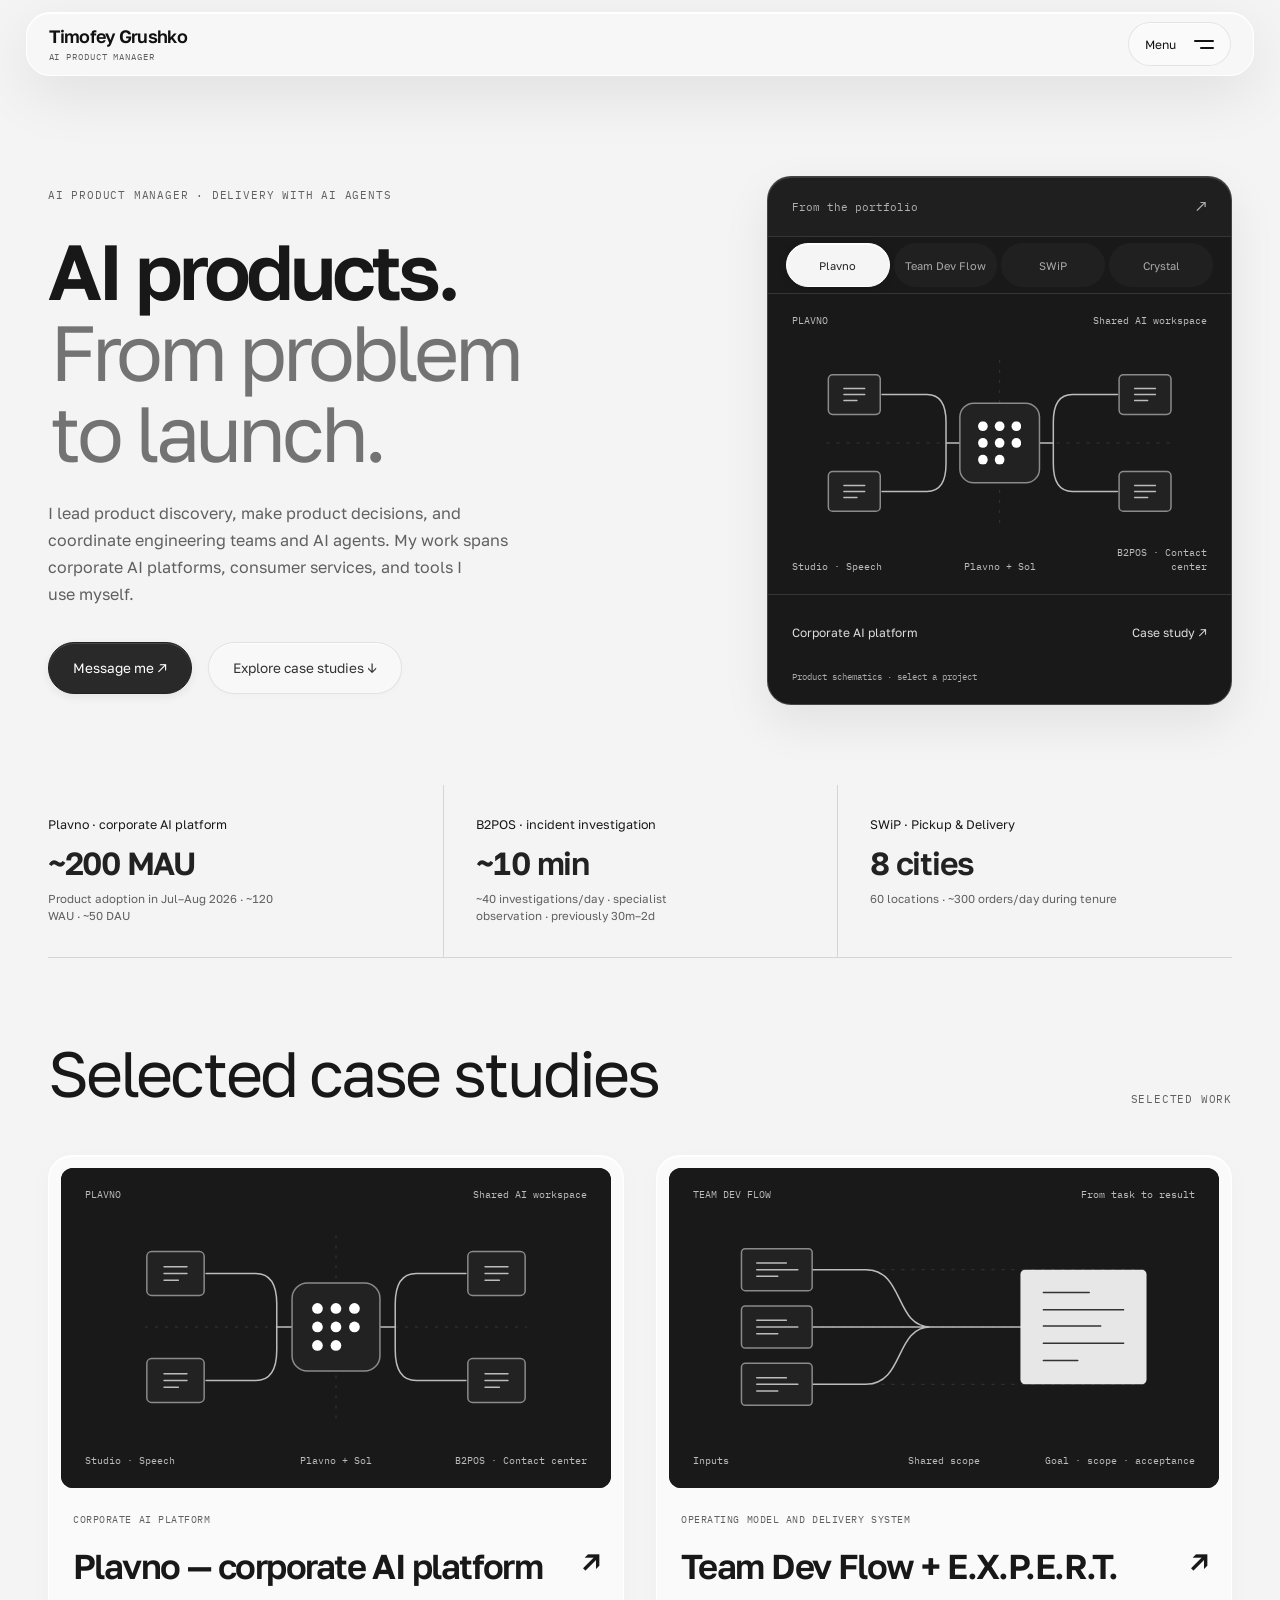
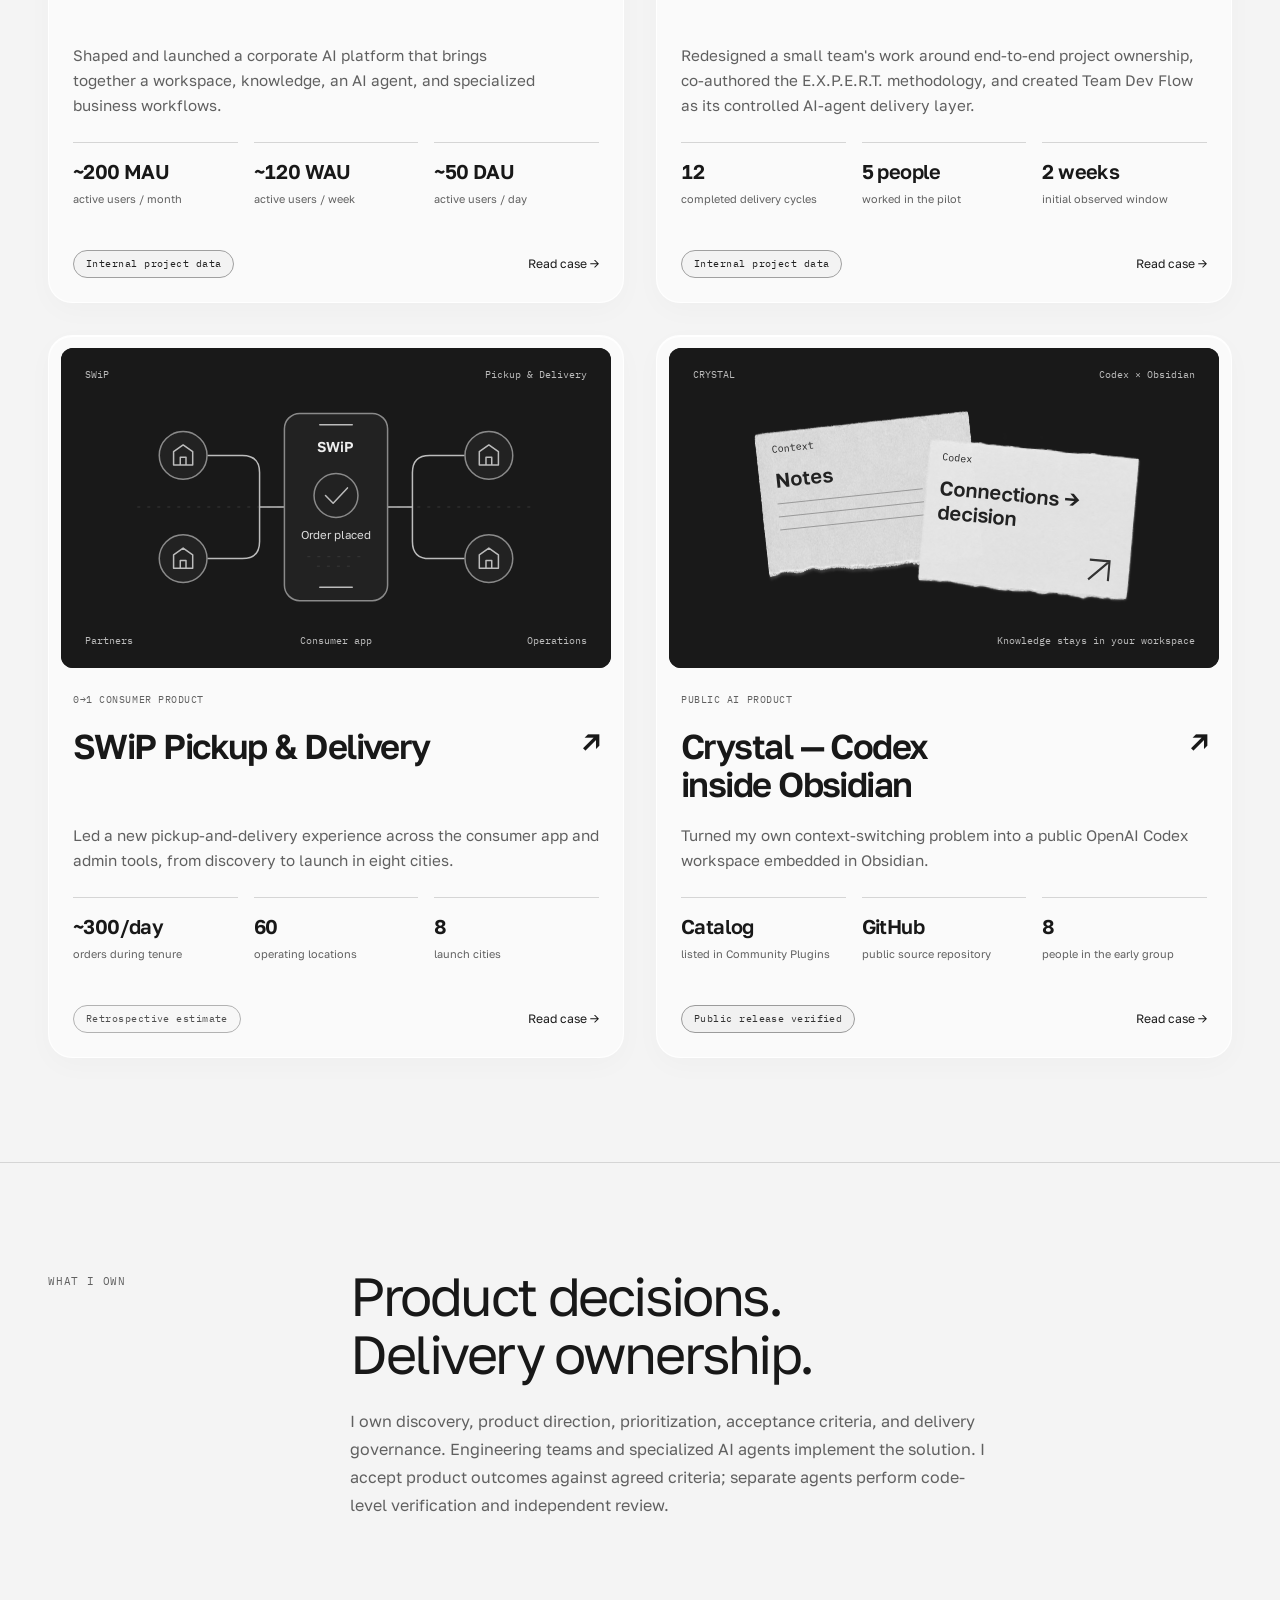
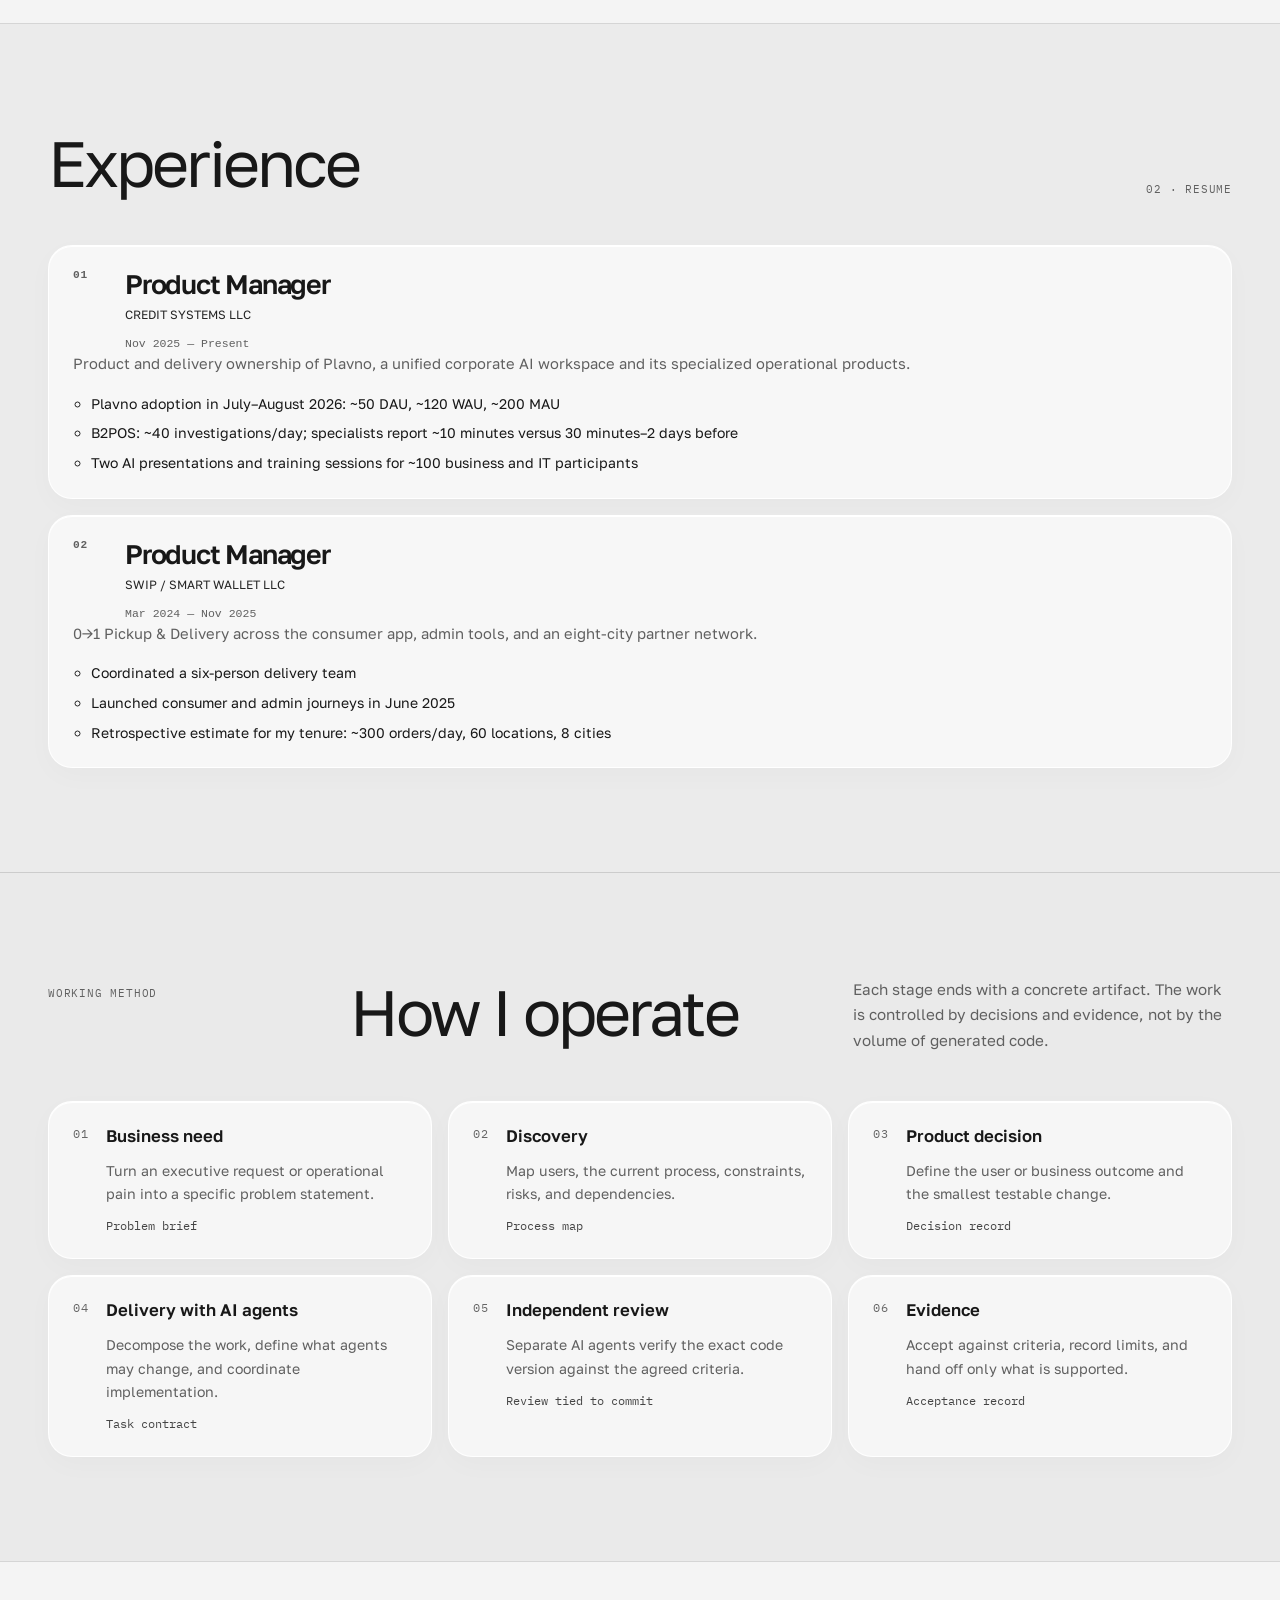
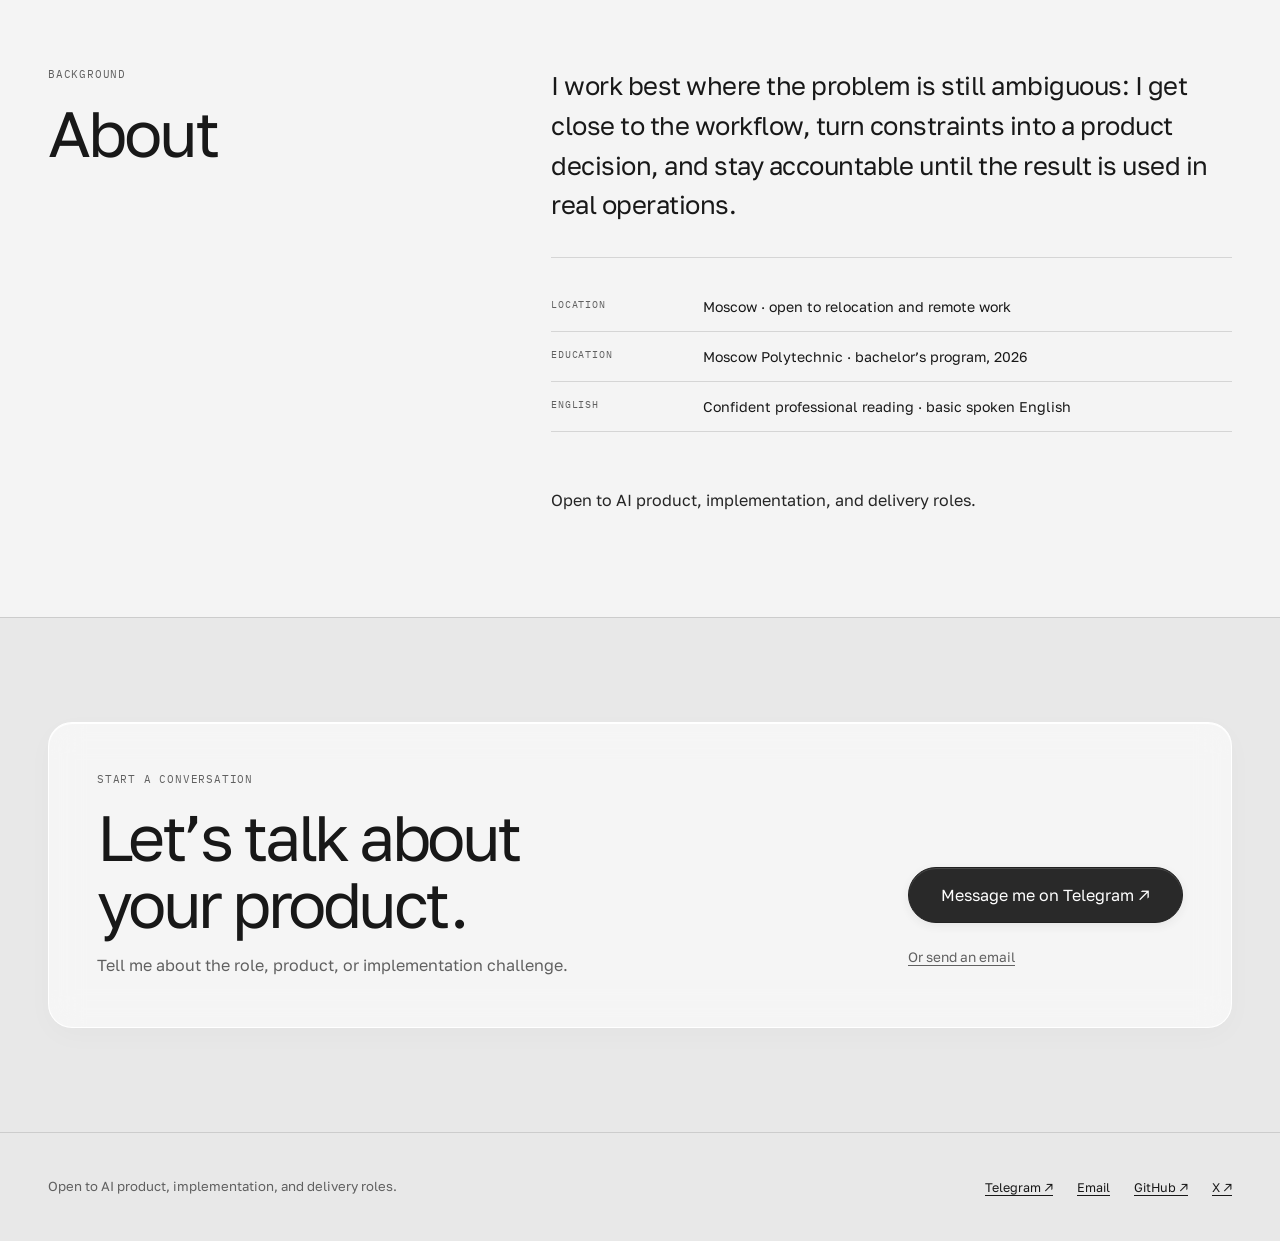
==== commit 31327344: "Publish TDF header and seamless language switching" ====
--- a/index.html
+++ b/index.html
@@ -1,4 +1,4 @@
-<!DOCTYPE html><html lang="en"><head><meta charset="UTF-8"><meta name="viewport" content="width=device-width, initial-scale=1, viewport-fit=cover"><meta name="theme-color" content="#f4f4f4"><link rel="preload" href="/fonts/golos-400.ttf" as="font" type="font/ttf" crossorigin><meta name="description" content="AI product manager leading discovery, product decisions, and structured delivery across internal AI and consumer products."><link rel="icon" href="/favicon.svg" type="image/svg+xml"><link rel="canonical" href="https://gvukamolle.github.io/"><link rel="alternate" hreflang="en" href="https://gvukamolle.github.io/"><link rel="alternate" hreflang="ru" href="https://gvukamolle.github.io/ru/"><link rel="alternate" hreflang="x-default" href="https://gvukamolle.github.io/"><meta property="og:type" content="website"><meta property="og:locale" content="en_US"><meta property="og:title" content="Timofey Grushko — AI Product Manager &amp; Delivery with AI Agents"><meta property="og:description" content="AI product manager leading discovery, product decisions, and structured delivery across internal AI and consumer products."><meta property="og:url" content="https://gvukamolle.github.io/"><meta property="og:image" content="https://gvukamolle.github.io/og-default.png"><meta property="og:image:width" content="1200"><meta property="og:image:height" content="630"><meta property="og:image:alt" content="Timofey Grushko — AI Product Manager leading delivery with AI agents"><meta name="twitter:card" content="summary_large_image"><meta name="twitter:title" content="Timofey Grushko — AI Product Manager &amp; Delivery with AI Agents"><meta name="twitter:description" content="AI product manager leading discovery, product decisions, and structured delivery across internal AI and consumer products."><meta name="twitter:image" content="https://gvukamolle.github.io/og-default.png"><meta name="twitter:image:alt" content="Timofey Grushko — AI Product Manager leading delivery with AI agents"><title>Timofey Grushko — AI Product Manager &amp; Delivery with AI Agents</title><script type="application/ld+json">{"@context":"https://schema.org","@type":"Person","name":"Timofey Grushko","jobTitle":"AI Product Manager","homeLocation":{"@type":"Place","name":"Moscow"},"email":"mailto:tim.grushko7@gmail.com","sameAs":["https://t.me/gvukamolle","https://github.com/gvukamolle","https://x.com/why_gvukamolle"],"knowsLanguage":["ru","en"]}</script><link rel="stylesheet" href="/_astro/BaseLayout.BQU6yBm1.css"><link rel="stylesheet" href="/_astro/i18n.DCbKfrXa.css"><link rel="stylesheet" href="/_astro/home.we3cDWF-.css"></head><body><a class="skip-link" href="#main">Skip to content</a><header class="site-header" data-astro-cid-fzpbxy5g><div class="container header-inner" data-astro-cid-fzpbxy5g><a class="wordmark" href="/" data-astro-cid-fzpbxy5g>TIMOFEY GRUSHKO</a><nav class="desktop-nav" aria-label="Main navigation" data-astro-cid-fzpbxy5g><a href="/#cases" data-astro-cid-fzpbxy5g>Cases</a><a href="/#experience" data-astro-cid-fzpbxy5g>Experience</a><a href="/#method" data-astro-cid-fzpbxy5g>Method</a><a href="/#about" data-astro-cid-fzpbxy5g>About</a></nav><div class="header-actions" data-astro-cid-fzpbxy5g><div class="desktop-language" data-astro-cid-fzpbxy5g><a class="language-switch" href="/ru/" lang="ru" hreflang="ru" data-language-switch data-target-locale="ru" aria-label="Switch language to Russian"><span aria-hidden="true">EN · RU</span><span class="sr-only">Русский</span></a><script type="module">document.querySelectorAll(`[data-language-switch]`).forEach(e=>{e.addEventListener(`click`,()=>{let t=e.dataset.targetLocale;t&&localStorage.setItem(`portfolio-language`,t)})});</script></div><a class="telegram-button" href="https://t.me/gvukamolle" target="_blank" rel="me noreferrer" data-astro-cid-fzpbxy5g>Telegram ↗</a><details class="mobile-menu" data-astro-cid-fzpbxy5g><summary aria-controls="mobile-navigation" data-open-label="Close" data-closed-label="Menu" data-astro-cid-fzpbxy5g><span class="menu-label" data-astro-cid-fzpbxy5g>Menu</span><span class="burger-lines" aria-hidden="true" data-astro-cid-fzpbxy5g><i data-astro-cid-fzpbxy5g></i><i data-astro-cid-fzpbxy5g></i></span></summary><nav id="mobile-navigation" aria-label="Mobile navigation" data-astro-cid-fzpbxy5g><a href="/#cases" data-astro-cid-fzpbxy5g>Cases</a><a href="/#experience" data-astro-cid-fzpbxy5g>Experience</a><a href="/#method" data-astro-cid-fzpbxy5g>Method</a><a href="/#about" data-astro-cid-fzpbxy5g>About</a><a href="mailto:tim.grushko7@gmail.com" data-astro-cid-fzpbxy5g>Email</a><a href="https://t.me/gvukamolle" target="_blank" rel="me noreferrer" data-astro-cid-fzpbxy5g>Telegram</a><div class="menu-language" data-astro-cid-fzpbxy5g><span data-astro-cid-fzpbxy5g>Language</span><a class="language-switch" href="/ru/" lang="ru" hreflang="ru" data-language-switch data-target-locale="ru" aria-label="Switch language to Russian"><span aria-hidden="true">EN · RU</span><span class="sr-only">Русский</span></a></div></nav></details></div></div></header><script type="module">for(let e of document.querySelectorAll(`.mobile-menu`)){let t=e.querySelector(`summary`),n=e.querySelector(`nav`),r=t.querySelector(`.menu-label`),i=matchMedia(`(prefers-reduced-motion: reduce)`),a=matchMedia(`(min-width: 821px)`),o=e.open,s,c=()=>{s?.cancel(),s=void 0,e.open=o,document.documentElement.classList.toggle(`mobile-menu-open`,o)},l=(l,u=!1)=>{let d=getComputedStyle(n),f=e.open?d.opacity:`0`,p=e.open?d.transform:`translateY(-8px) scale(.98)`;if(s?.cancel(),o=l,t.setAttribute(`aria-expanded`,String(l)),r.textContent=(l?t.dataset.openLabel:t.dataset.closedLabel)??``,n.inert=!l,l&&(e.open=!0),document.documentElement.classList.toggle(`mobile-menu-open`,l),u&&t.focus(),i.matches||a.matches){c();return}s=n.animate([{opacity:f,transform:p},{opacity:+!!l,transform:l?`translateY(0) scale(1)`:`translateY(-6px) scale(.985)`}],{duration:l?260:190,easing:`cubic-bezier(.2,.8,.2,1)`,fill:`both`});let m=s;m.onfinish=()=>{s===m&&c()}};t.setAttribute(`aria-expanded`,String(o)),n.inert=!o,t.addEventListener(`click`,e=>{e.preventDefault(),l(!o)}),n.querySelectorAll(`a`).forEach(e=>e.addEventListener(`click`,()=>l(!1))),document.addEventListener(`click`,t=>{o&&t.target instanceof Node&&(!e.contains(t.target)||t.target===e)&&l(!1)}),document.addEventListener(`keydown`,e=>{e.key===`Escape`&&o&&(e.preventDefault(),l(!1,!0))}),document.addEventListener(`focusin`,t=>{o&&t.target instanceof Node&&!e.contains(t.target)&&l(!1)}),i.addEventListener(`change`,()=>{i.matches&&c()}),a.addEventListener(`change`,()=>{a.matches&&l(!1)}),window.addEventListener(`pagehide`,c)}</script><main id="main"><script>
+<!DOCTYPE html><html lang="en"><head><meta charset="UTF-8"><meta name="viewport" content="width=device-width, initial-scale=1, viewport-fit=cover"><meta name="theme-color" content="#f4f4f4"><link rel="preload" href="/fonts/golos-400.ttf" as="font" type="font/ttf" crossorigin><meta name="description" content="AI product manager leading discovery, product decisions, and structured delivery across internal AI and consumer products."><link rel="icon" href="/favicon.svg" type="image/svg+xml"><link rel="canonical" href="https://gvukamolle.github.io/"><link rel="alternate" hreflang="en" href="https://gvukamolle.github.io/"><link rel="alternate" hreflang="ru" href="https://gvukamolle.github.io/ru/"><link rel="alternate" hreflang="x-default" href="https://gvukamolle.github.io/"><meta property="og:type" content="website"><meta property="og:locale" content="en_US"><meta property="og:title" content="Timofey Grushko — AI Product Manager &amp; Delivery with AI Agents"><meta property="og:description" content="AI product manager leading discovery, product decisions, and structured delivery across internal AI and consumer products."><meta property="og:url" content="https://gvukamolle.github.io/"><meta property="og:image" content="https://gvukamolle.github.io/og-default.png"><meta property="og:image:width" content="1200"><meta property="og:image:height" content="630"><meta property="og:image:alt" content="Timofey Grushko — AI Product Manager leading delivery with AI agents"><meta name="twitter:card" content="summary_large_image"><meta name="twitter:title" content="Timofey Grushko — AI Product Manager &amp; Delivery with AI Agents"><meta name="twitter:description" content="AI product manager leading discovery, product decisions, and structured delivery across internal AI and consumer products."><meta name="twitter:image" content="https://gvukamolle.github.io/og-default.png"><meta name="twitter:image:alt" content="Timofey Grushko — AI Product Manager leading delivery with AI agents"><title>Timofey Grushko — AI Product Manager &amp; Delivery with AI Agents</title><script type="application/ld+json">{"@context":"https://schema.org","@type":"Person","name":"Timofey Grushko","jobTitle":"AI Product Manager","homeLocation":{"@type":"Place","name":"Moscow"},"email":"mailto:tim.grushko7@gmail.com","sameAs":["https://t.me/gvukamolle","https://github.com/gvukamolle","https://x.com/why_gvukamolle"],"knowsLanguage":["ru","en"]}</script><link rel="stylesheet" href="/_astro/BaseLayout.Daxkazt9.css"><link rel="stylesheet" href="/_astro/i18n.DCbKfrXa.css"><link rel="stylesheet" href="/_astro/home.we3cDWF-.css"></head><body><a class="skip-link" href="#main">Skip to content</a><header class="site-header tdf-header"><a class="tdf-wordmark" href="/"><span>Timofey Grushko<span class="tdf-edition">AI PRODUCT MANAGER</span></span></a><button id="menu-toggle" class="tdf-menu-toggle" type="button" aria-expanded="false" aria-controls="nav-panel" data-open-label="Close" data-closed-label="Menu"><span id="menu-label">Menu</span><span class="tdf-burger" aria-hidden="true"><i></i><i></i></span></button></header><nav id="nav-panel" class="tdf-nav-panel" aria-label="Main navigation" hidden><span class="tdf-menu-eyebrow">Navigate</span><a href="/#cases">Cases<span aria-hidden="true">↗</span></a><a href="/#experience">Experience<span aria-hidden="true">↗</span></a><a href="/#method">Method<span aria-hidden="true">↗</span></a><a href="/#about">About<span aria-hidden="true">↗</span></a><a href="https://t.me/gvukamolle">Telegram<span aria-hidden="true">↗</span></a><div class="tdf-menu-language"><span>Language</span><a class="tdf-language" href="/ru/" data-language-switch data-target-locale="ru" data-russian="false" aria-label="Switch language to Russian"><span>EN</span><span>RU</span></a></div></nav><noscript><style>#menu-toggle{display:none}</style><nav class="tdf-fallback" aria-label="Navigation"><a href="/#cases">Cases</a><a href="/#experience">Experience</a><a href="/#method">Method</a><a href="/#about">About</a><a href="https://t.me/gvukamolle">Telegram</a><a href="/ru/">Русский</a></nav></noscript><script type="module" src="/_astro/SiteHeader.astro_astro_type_script_index_0_lang.Dx1k83D6.js"></script><main id="main"><script>
     if (localStorage.getItem('portfolio-language') === 'ru' && location.pathname === '/') {
       location.replace('/ru/');
     }
--- a/_astro/BaseLayout.Daxkazt9.css
+++ b/_astro/BaseLayout.Daxkazt9.css
@@ -0,0 +1 @@
+@layer foundation{:root{--paper:#f6f5f0;--surface:#fbfbf7;--ink:#171e1b;--muted:#5f6a64;--line:#d7dcd6;--blue:#3359dc;--blue-soft:#e8edff;--success:#28664c;--max-width:1184px;--radius-sm:10px;--radius-md:18px;--space-1:.5rem;--space-2:.75rem;--space-3:1rem;--space-4:1.5rem;--space-5:2rem;--space-6:3rem;--space-7:5rem;--tracking-display:-.038em;--tracking-heading:-.032em;--tracking-number:-.035em}html:lang(ru){--tracking-display:-.022em;--tracking-heading:-.024em;--tracking-number:-.025em}*,:before,:after{box-sizing:border-box}html{scroll-behavior:smooth;background:var(--paper);color:var(--ink);-webkit-text-size-adjust:100%;text-size-adjust:100%}body{background:var(--paper);color:var(--ink);margin:0;font-family:Inter,ui-sans-serif,system-ui,-apple-system,BlinkMacSystemFont,Segoe UI,sans-serif}body,button,a{text-rendering:optimizelegibility}img,svg{max-width:100%;display:block}a{color:inherit}:focus-visible{outline:3px solid var(--blue);outline-offset:4px}.container{width:min(calc(100% - 3rem), var(--max-width));margin-inline:auto}.section{padding-block:var(--space-7);border-top:1px solid var(--line)}.eyebrow{letter-spacing:.11em;text-transform:uppercase;width:fit-content;color:var(--muted);font:800 .72rem/1 ui-monospace,SFMono-Regular,monospace}.display{letter-spacing:var(--tracking-display);font-kerning:normal;margin:0;font-size:clamp(3.2rem,7vw,6.7rem);font-weight:850;line-height:.91}.display-accent{color:inherit;font-family:inherit;font-style:normal;font-weight:inherit;letter-spacing:inherit;-webkit-box-decoration-break:clone;box-decoration-break:clone;background:0 0;padding-inline:.025em 0}.skip-link{z-index:100;background:var(--ink);color:#fff;border-radius:999px;padding:.75rem 1rem;position:fixed;top:1rem;left:1rem;transform:translateY(-200%)}.skip-link:focus{transform:translateY(0)}.sr-only{clip:rect(0, 0, 0, 0);white-space:nowrap;border:0;width:1px;height:1px;margin:-1px;padding:0;position:absolute;overflow:hidden}.language-switch{min-height:44px;padding-inline:var(--space-2);border-radius:var(--radius-sm);color:var(--muted);letter-spacing:.06em;justify-content:center;align-items:center;font:800 .68rem/1 ui-monospace,SFMono-Regular,monospace;text-decoration:none;transition:color .18s,background-color .18s;display:inline-flex}.language-switch:active{color:var(--ink)}.hero-shell{column-gap:var(--space-4);row-gap:var(--space-6);grid-template-columns:repeat(12,minmax(0,1fr));align-items:center;display:grid}.hero.section{padding-block:4.5rem}.hero-shell>*{min-width:0}.hero-copy{gap:var(--space-4);grid-column:1/span 7;display:grid}.hero-shell>.decision-art{grid-column:8/span 5}.hero-copy .eyebrow,.hero-copy .display,.hero-summary{margin:0}.hero-title,.hero-summary--desktop,.proof-label{display:block}.hero-title--mobile,.hero-summary--mobile,.proof-label--mobile{display:none}.hero-copy .display{overflow-wrap:normal;word-break:normal;hyphens:manual;font-size:clamp(3rem,6.1vw,5.9rem)}.hero-summary{max-width:37rem;color:var(--muted);font-size:1.08rem;line-height:1.65}.hero-actions{gap:var(--space-2);flex-wrap:wrap;align-items:center;display:flex}.button{min-height:48px;padding-inline:var(--space-3);border-radius:var(--radius-sm);justify-content:center;align-items:center;font-size:.82rem;font-weight:820;text-decoration:none;transition:background-color .18s,border-color .18s,color .18s,transform .18s;display:inline-flex}.button:active{transform:translateY(0)}.button--primary{border:1px solid var(--blue);background:var(--blue);color:var(--surface)}.button--text{color:var(--muted);border:1px solid #0000}.button--primary:active{border-color:var(--ink);background:var(--ink)}.button--text:active{background:var(--blue-soft);color:var(--blue)}@media (width>=821px) and (hover:hover) and (pointer:fine){.language-switch:hover{background:var(--blue-soft);color:var(--blue)}.button:hover{transform:translateY(-2px)}.button--primary:hover{border-color:var(--ink);background:var(--ink)}.button--text:hover{background:var(--blue-soft);color:var(--blue)}}.proof-wrap{padding-block:var(--space-5)}.split-heading{gap:var(--space-4);grid-template-columns:repeat(12,minmax(0,1fr));align-items:start;display:grid}.split-heading>.eyebrow{grid-column:1/span 3;margin:.4rem 0 0}.split-heading__copy{gap:var(--space-4);grid-column:4/-1;display:grid}.split-heading__copy h2,.split-heading__copy p,.section-heading h2,.section-heading p,.method-section__copy h2,.method-section__copy p,.about-grid h2,.about-grid p{margin:0}.split-heading__copy h2{max-width:18ch;letter-spacing:var(--tracking-heading);font-kerning:normal;font-size:clamp(2.3rem,5vw,4.8rem);line-height:1}.split-heading__copy p{max-width:51rem;color:var(--muted);font-size:1rem;line-height:1.75}.anchor-section{scroll-margin-top:64px}.section-heading{gap:var(--space-4);margin-bottom:var(--space-6);grid-template-columns:repeat(12,minmax(0,1fr));align-items:end;display:grid}.section-heading .eyebrow{grid-column:1/span 3}.section-heading h2{letter-spacing:var(--tracking-heading);font-kerning:normal;grid-column:4/-1;font-size:clamp(2.5rem,5.5vw,5.2rem);line-height:.95}.section-heading--compact{margin-bottom:var(--space-4)}.case-grid{gap:var(--space-3);grid-template-columns:repeat(3,minmax(0,1fr));display:grid}.case-grid>:first-child{grid-column:1/-1}.method-section{background:var(--surface)}.method-section__inner{gap:var(--space-6);display:grid}.method-section__copy{gap:var(--space-4);grid-template-columns:repeat(12,minmax(0,1fr));align-items:start;display:grid}.method-section__copy .eyebrow{grid-column:1/span 3;margin-top:.45rem}.method-section__copy h2{letter-spacing:var(--tracking-heading);font-kerning:normal;grid-column:4/span 5;font-size:clamp(2.5rem,5vw,4.7rem);line-height:.95}.method-section__copy>p:last-child{color:var(--muted);grid-column:9/-1;font-size:.95rem;line-height:1.65}.about-grid{gap:var(--space-4);grid-template-columns:repeat(12,minmax(0,1fr));display:grid}.about-grid>div:first-child{align-content:start;gap:var(--space-3);grid-column:1/span 4;display:grid}.about-grid h2{letter-spacing:var(--tracking-heading);font-kerning:normal;font-size:clamp(2.5rem,5vw,4.7rem);line-height:.95}.about-grid__copy{gap:var(--space-5);grid-column:6/-1;display:grid}.about-grid__copy>p:first-child{color:var(--ink);letter-spacing:-.02em;font-size:clamp(1.2rem,2.2vw,1.65rem);line-height:1.55}.split-heading,.section-heading,.method-section__copy,.about-grid{position:relative}.split-heading:after,.section-heading:after,.method-section__copy:after,.about-grid:after{background:linear-gradient(transparent calc(50% - .5px), color-mix(in srgb, var(--ink) 40%, transparent) calc(50% - .5px) calc(50% + .5px), transparent calc(50% + .5px)), linear-gradient(90deg, transparent calc(50% - .5px), color-mix(in srgb, var(--ink) 40%, transparent) calc(50% - .5px) calc(50% + .5px), transparent calc(50% + .5px));content:"";pointer-events:none;width:1rem;height:1rem;position:absolute;top:-.85rem;right:0}.about-facts{gap:var(--space-3);padding-top:var(--space-4);border-top:1px solid var(--line);grid-template-columns:repeat(3,minmax(0,1fr));margin:0;display:grid}.about-facts>div{gap:var(--space-1);min-width:0;display:grid}.about-facts dt{color:var(--muted);letter-spacing:.075em;text-transform:uppercase;font:760 .62rem/1.2 ui-monospace,SFMono-Regular,monospace}.about-facts dd{color:var(--ink);margin:0;font-size:.78rem;line-height:1.5}.availability{max-width:42rem;padding-top:var(--space-4);border-top:1px solid var(--line);color:var(--blue);font-size:.88rem;font-weight:760;line-height:1.55}@media (width<=900px){.hero-shell{grid-template-columns:1fr}.hero-copy,.hero-shell>.decision-art{grid-column:1}}@media (width<=980px){.case-grid{grid-template-columns:repeat(2,minmax(0,1fr))}.case-grid>:first-child,.case-grid>:last-child{grid-column:1/-1}}@media (width<=760px){.container{width:min(calc(100% - 2rem), var(--max-width))}.section{padding-block:3.5rem}.anchor-section{scroll-margin-top:0}.display,.hero-copy .display{letter-spacing:-.025em;max-width:18ch;font-size:clamp(2rem,8.7vw,2.3rem);line-height:1}.hero.section{padding-block:2rem 2.5rem}.hero-shell{row-gap:1.1rem}.hero-copy{gap:.875rem}.hero-copy>.eyebrow,.hero-title--desktop,.hero-summary--desktop,.proof-label--desktop{display:none}.hero-title--mobile,.hero-summary--mobile,.proof-label--mobile{display:block}.hero-summary{max-width:31ch;font-size:1rem;line-height:1.5}.hero-actions{grid-template-columns:1fr;gap:.5rem;width:100%;margin-top:.125rem;display:grid}.hero-actions .button{width:100%;min-height:52px}.hero-actions .button--text,.hero-shell>.decision-art.decision-art{display:none}.proof-wrap{padding-block:var(--space-3)}.split-heading,.section-heading,.method-section__copy,.about-grid{gap:var(--space-3);grid-template-columns:1fr}.split-heading>.eyebrow,.split-heading__copy,.section-heading .eyebrow,.section-heading h2,.method-section__copy .eyebrow,.method-section__copy h2,.method-section__copy>p:last-child,.about-grid>div:first-child,.about-grid__copy{grid-column:1}.split-heading__copy h2,.section-heading h2,.method-section__copy h2,.about-grid h2{letter-spacing:-.025em;max-width:19ch;font-size:clamp(1.85rem,8vw,2.2rem);line-height:1.02}.split-heading__copy p,.method-section__copy>p:last-child{font-size:.92rem;line-height:1.65}.section-heading{gap:var(--space-2);margin-bottom:var(--space-4)}.case-grid{grid-template-columns:1fr;gap:0}.case-grid>:first-child,.case-grid>:last-child{grid-column:1}.method-section__inner,.about-grid__copy{gap:var(--space-4)}.about-grid__copy>p:first-child{letter-spacing:-.012em;font-size:1.08rem;line-height:1.6}.about-facts{grid-template-columns:1fr}.split-heading:after,.section-heading:after,.method-section__copy:after,.about-grid:after{display:none}}@media (prefers-reduced-motion:reduce){*,:before,:after{scroll-behavior:auto!important;transition-duration:.01ms!important;animation-duration:.01ms!important;animation-iteration-count:1!important}}}@layer components{.site-footer[data-astro-cid-nns7i3if]{border-top:1px solid var(--line);padding-block:var(--space-5)}.footer-inner[data-astro-cid-nns7i3if]{justify-content:space-between;gap:var(--space-4);align-items:center;display:flex}p[data-astro-cid-nns7i3if]{color:var(--muted);margin:0;font-size:.82rem;line-height:1.5}nav[data-astro-cid-nns7i3if]{gap:var(--space-1) var(--space-4);flex-wrap:wrap;display:flex}a[data-astro-cid-nns7i3if]{min-height:44px;color:var(--ink);text-underline-offset:.25em;align-items:center;font-size:.78rem;font-weight:800;text-decoration-thickness:1px;display:inline-flex}@media (width>=821px) and (hover:hover) and (pointer:fine){a[data-astro-cid-nns7i3if]:hover{color:var(--blue)}}@media (width<=760px){.footer-inner[data-astro-cid-nns7i3if]{flex-direction:column;align-items:flex-start}}}@font-face{font-family:Golos Text;src:url(/fonts/golos-400.ttf)format("truetype");font-weight:400;font-display:swap}@font-face{font-family:Golos Text;src:url(/fonts/golos-600.ttf)format("truetype");font-weight:600;font-display:swap}@font-face{font-family:Golos Text;src:url(/fonts/golos-800.ttf)format("truetype");font-weight:800;font-display:swap}@font-face{font-family:IBM Plex Mono;src:url(/fonts/plex-mono-400.ttf)format("truetype");font-weight:400;font-display:swap}:root{--paper:#f4f4f4;--surface:#fff;--ink:#181818;--muted:#606060;--line:#d5d5d5;--blue:#252525;--blue-soft:#e7e7e7;--success:#333;--max-width:1280px;--radius-sm:4px;--radius-md:6px;--space-7:6.5rem;--tracking-display:-.055em;--tracking-heading:-.045em;--tracking-number:-.04em}html:lang(ru){--tracking-display:-.045em;--tracking-heading:-.035em}body{-webkit-font-smoothing:antialiased;font-family:Golos Text,sans-serif}button,input,summary{font-family:inherit}h1,h2,h3{text-wrap:balance;font-weight:600}p{text-wrap:pretty}::selection{color:#111;background:#bcbcbc}dd,strong{font-variant-numeric:tabular-nums}body .eyebrow{letter-spacing:.075em;font:400 .67rem/1.5 IBM Plex Mono,monospace}body .container{width:min(calc(100% - 6rem),var(--max-width))}body .site-header{color:#f3f3f3;backdrop-filter:none;background:#111;border-color:#363636}body .desktop-nav a,body .language-switch{color:#bcbcbc;align-items:center;min-height:44px;display:inline-flex}body .wordmark{letter-spacing:.07em;font:600 .75rem Golos Text,sans-serif}body .telegram-button{color:#151515;background:#eee;border-radius:4px;font-weight:600}body .hero{color:#f3f3f3;--muted:#b0b0b0;--line:#444;--blue:#eee;--blue-soft:#282828;--surface:#111;background:#111;border:0;padding-block:5.5rem 5rem}body .hero-shell{grid-template-columns:repeat(12,minmax(0,1fr));align-items:center;gap:3rem}body .hero-copy{grid-column:1/span 7;gap:1.7rem}body .hero-shell>.project-console{grid-column:8/span 5}body .hero-copy .display{letter-spacing:var(--tracking-display);max-width:12ch;font-size:clamp(3.6rem,6.1vw,6rem);font-weight:600;line-height:1.035}body .display-accent{color:#999;font-weight:400;display:block}body .hero-summary{max-width:47ch;font-size:1rem;line-height:1.7}body .hero-actions{gap:1rem;margin-top:.4rem}body .button{border-radius:4px;min-height:52px;padding-inline:24px;font-size:.85rem;font-weight:600}body .button--text{color:#d1d1d1;border-color:#555}body .button:active,body .telegram-button:active,body .contact-cta__button:active{transform:scale(.96)}body .proof-wrap{padding-block:0 1.5rem}body .proof-strip{border-top:0}body .proof-strip__item{gap:14px;min-height:0;padding:2rem 2rem 2rem 0}body .proof-strip__item+.proof-strip__item{padding-left:2rem}body .proof-strip strong{color:#222;font-size:2rem;font-weight:600}body .proof-strip dt{font-size:.78rem;font-weight:400}body .proof-strip small{max-width:36ch;font-size:.72rem}body .section-heading{grid-template-columns:1fr auto;align-items:end;gap:24px;margin-bottom:3rem}body .section-heading .eyebrow{text-align:right;grid-area:1/2;margin:0}body .section-heading h2{grid-area:1/1;font-size:clamp(2.6rem,5vw,4.6rem);font-weight:400;line-height:1.08}body .case-grid{grid-template-columns:repeat(2,minmax(0,1fr));gap:3rem 2.5rem}body .case-grid>:first-child,body .case-grid>:last-child{grid-column:auto}body #cases{border-top:0;padding-top:3.5rem}body .split-heading:after,body .section-heading:after,body .method-section__copy:after,body .about-grid:after{display:none}body .split-heading__copy h2{max-width:23ch;font-size:clamp(2.3rem,4.2vw,4rem);font-weight:400;line-height:1.08}body .split-heading__copy p{max-width:64ch;font-size:1rem}body #experience{background:#ebebeb}body .experience-list__role{font-weight:600}body .method-section__copy h2,body .about-grid h2{font-weight:400;line-height:1.08}body .method-trace li{background:0 0;border:0;border-top:1px solid #555;border-radius:0;gap:1.1rem;min-height:15rem;padding:1.6rem 1.6rem 1.6rem 0}body .method-trace li:nth-child(3n+2),body .method-trace li:nth-child(3n+3){border-left:1px solid #444;padding-left:1.6rem}body .method-trace strong{font-size:1.05rem;font-weight:600}body .method-trace p{font-size:.88rem;line-height:1.65}body .method-trace__number{color:#aaa;font:400 .72rem IBM Plex Mono,monospace}body .method-trace__output{color:#ddd;background:0 0;border-radius:0;padding:0;font:400 .72rem/1.5 IBM Plex Mono,monospace}body .about-grid__copy>p:first-child{font-size:clamp(1.2rem,2vw,1.65rem);font-weight:400}body .about-facts{grid-template-columns:1fr;gap:0}body .about-facts>div{border-bottom:1px solid var(--line);grid-template-columns:8rem 1fr;gap:24px;padding:14px 0}body .about-facts dt{font:400 .65rem/1.7 IBM Plex Mono,monospace}body .about-facts dd{font-size:.88rem}body .availability{border-top:0;font-size:1rem;font-weight:400}body .contact-cta__inner{background:0 0;border:0;border-radius:0;gap:3rem;padding:0}body .contact-cta__inner:before,body .contact-cta__inner:after{display:none}body .contact-cta h2{max-width:17ch;font-weight:400;line-height:1.05}body .contact-cta__button{color:#111;background:#eee;border-color:#eee;border-radius:4px;min-height:56px;font-weight:600}body .contact-cta__email{align-items:center;min-height:44px;font-size:.85rem;font-weight:400;display:inline-flex}body .case-page{--case-accent:#252525;--case-brand:#252525;--case-soft:#e7e7e7;--tdf-canvas:#f4f4f4}body .case-hero h1{max-width:18ch;font-size:clamp(3.2rem,6vw,6rem);font-weight:600;line-height:1.04}body .case-hero__grid{row-gap:2rem}body .case-home-link{align-items:center;min-height:44px;font-weight:400;display:inline-flex}body .case-summary{max-width:52ch;font-size:1.05rem}body .case-outcome{background:#222;border-left:1px solid #777;border-radius:0 6px 6px 0;padding:2rem}body .case-outcome>p:last-child{font-size:1rem;font-weight:400;line-height:1.6}body .case-metrics{margin-top:1rem;padding-block:2rem}body .case-metrics dd{color:#eee;font-weight:400}body .case-jump-nav{backdrop-filter:none;background:#f4f4f4}body .case-jump-nav a{min-height:52px;font-size:.8rem;font-weight:400}body .case-reading{max-width:1120px}body .case-snapshot{grid-template-columns:1fr 1.3fr;gap:4rem;padding-bottom:4rem}body .case-snapshot__heading{background:0 0;border:0;border-radius:0;padding:0}body .case-snapshot__heading:after{display:none}body .case-snapshot__heading h2{font-size:clamp(2rem,3.5vw,3rem);font-weight:400;line-height:1.1}body .case-snapshot dt{font:400 .65rem/1.5 IBM Plex Mono,monospace}body .case-snapshot dd{font-size:.95rem;line-height:1.7}body .case-prose{max-width:none}body .case-prose h2{max-width:100%;margin-top:5rem;padding-top:2rem;font-weight:400;line-height:1.12}body .case-prose h2:before{color:#777;font-weight:400}body .case-prose p{max-width:760px;font-size:1.04rem;line-height:1.8}body .case-prose ul,body .case-prose ol{border-left-width:1px}body .case-evidence{background:#eaeaea;border:0;border-radius:4px;max-width:none;margin-top:4rem;padding:2rem}body .case-proof{max-width:none}body .case-proof a{border-radius:4px;font-size:.85rem;font-weight:400}body .case-next{max-width:none;margin-top:4rem}body .case-next a{padding-block:2rem}body .case-next strong{font-weight:400}body .case-artifact{box-shadow:none;background:0 0;border-radius:6px}body .case-artifact:not(.case-artifact--crystal){--case-accent:#333;--case-brand:#333;--case-soft:#e7e7e7;filter:grayscale()}body .case-artifact:not(.case-artifact--crystal) .artifact-canvas{background:#eaeaea;border-radius:4px}body .artifact-dots{display:none}body .story-visual:not(.story-visual--case-crystal){width:100%;box-shadow:none;filter:grayscale();border:1px solid #ccc;border-radius:4px}body .story-visual--case-plavno-ai{--plavno:#555;--plavno-text:#333;--plavno-dark:#202020;--plavno-soft:#e5e5e5;--plavno-bg:#eee;--plavno-info:#777}body .story-visual .plavno-board,body .story-visual .tdf-sheet,body .story-visual .swip-blueprint{background:#eaeaea}body .story-visual figcaption{font-size:.8rem;line-height:1.6}body .story-visual__register{opacity:.4}body .story-visual--case-crystal{filter:grayscale();width:100%;margin-block:3rem}body .case-artifact--crystal{filter:grayscale()}body .case-artifact--crystal .crystal-screen{box-shadow:0 12px 32px #0002}@media (width>=821px) and (hover:hover) and (pointer:fine){body .desktop-nav a:hover,body .language-switch:hover{color:#fff;background:#333}body .telegram-button:hover,body .button--primary:hover,body .contact-cta__button:hover{color:#111;background:#ccc;border-color:#ccc}body .button--text:hover{color:#fff;background:#292929;border-color:#888}body .case-next a:hover strong{text-underline-offset:.18em;text-decoration:underline 1px}}@media (width<=1100px){body .container{width:calc(100% - 4rem)}body .hero-shell{gap:2rem}body .hero-copy{grid-column:1/span 6}body .hero-shell>.project-console{grid-column:7/span 6}body .hero-copy .display{font-size:clamp(3rem,5.8vw,4.2rem)}body .method-section__copy h2{grid-column:4/-1}body .method-section__copy>p:last-child{grid-column:4/-1;max-width:60ch}}@media (width>=761px) and (width<=900px){body .hero-shell{grid-template-columns:1fr 1fr;gap:2rem}body .hero-copy{grid-column:1/-1}body .hero-copy .display{max-width:18ch;font-size:4rem}body .hero-shell>.project-console{grid-column:1/-1;justify-self:center;width:100%;max-width:600px}body .case-grid{gap:2rem}body .method-trace{grid-template-columns:repeat(2,minmax(0,1fr))}body .method-trace li:nth-child(n){border-left:0;padding:1.5rem}body .case-snapshot{gap:2rem}}@media (width<=760px){body .container{width:calc(100% - 2rem)}body .section{padding-block:3.5rem}body .site-header,body .header-inner{height:60px}body .site-header{position:relative}body .mobile-menu summary{color:#eee;min-height:44px;font-weight:400}body .mobile-menu summary:after{color:#eee}body .mobile-menu nav{background:#f4f4f4;border-radius:6px;top:72px}body .mobile-menu nav a{color:#181818;border-radius:3px;min-height:52px;font-weight:400}body .mobile-menu nav a:last-child{color:#fff;background:#222}body .hero{padding-block:3rem 3.5rem}body .hero-shell{grid-template-columns:1fr;gap:0}body .hero-copy{grid-column:1;gap:1.4rem}body .hero-copy>.eyebrow{max-width:100%;font-size:9px;line-height:1.6;display:block}body .hero-copy .display{letter-spacing:-.04em;max-width:14ch;font-size:clamp(2.5rem,10.6vw,4.2rem);line-height:1.06}body .hero-summary{max-width:36ch;font-size:1rem;line-height:1.65}body .hero-actions{grid-template-columns:1fr;gap:.6rem;margin-top:.2rem;display:grid}body .hero-actions .button--text{display:flex}body .hero-actions .button{min-height:52px}body .proof-wrap{padding-block:.6rem 0}body .proof-strip__item,body .proof-strip__item+.proof-strip__item{grid-template-columns:1fr auto;gap:10px;padding:1.1rem 0}body .proof-strip strong{font-size:1.25rem}body .proof-strip dt{font-size:.75rem}body .proof-strip small{max-width:24ch;font-size:.65rem;display:block}body .proof-strip dd{max-width:43vw}body #cases{padding-top:3rem}body .section-heading{grid-template-columns:1fr;gap:.65rem;margin-bottom:1.75rem}body .section-heading .eyebrow{text-align:left;grid-area:1/1}body .section-heading h2{grid-area:2/1;font-size:2.35rem;line-height:1.1}body .case-grid{grid-template-columns:1fr;gap:1rem}body .case-grid>:first-child,body .case-grid>:last-child{grid-column:1}body .split-heading__copy h2,body .method-section__copy h2,body .about-grid h2{max-width:19ch;font-size:2.2rem;line-height:1.1}body .split-heading__copy p{font-size:.97rem}body .method-section__copy h2,body .method-section__copy>p:last-child{grid-column:1}body .method-trace{grid-template-columns:1fr}body .method-trace li:nth-child(n){border-left:0;grid-template-columns:1.5rem minmax(0,1fr);gap:.75rem;min-height:0;padding:1.5rem 0}body .method-trace p{font-size:.94rem}body .about-facts>div{grid-template-columns:1fr;gap:.4rem}body .about-facts dt{font-size:.7rem}body .about-facts dd{font-size:.95rem}body .contact-cta__inner{gap:2rem}body .contact-cta h2{max-width:15ch;font-size:2.5rem}body .contact-cta__actions{justify-items:stretch}body .contact-cta__email{justify-content:center}body .case-hero.section{padding-block:1.4rem 2.4rem}body .case-hero h1{overflow-wrap:normal;max-width:17ch;font-size:clamp(2.2rem,9vw,3.4rem);line-height:1.08}body .case-hero__grid{gap:1.4rem}body .case-summary{font-size:1rem;line-height:1.65}body .case-outcome{border:1px solid #484848;border-radius:4px;padding:1.15rem}body .case-outcome>p:last-child{font-size:.95rem}body .case-metrics{margin:0;padding-block:.4rem}body .case-metrics dt{font-size:.8rem}body .case-metrics dd{font-size:1.25rem}body .case-jump-nav{top:0}body .case-jump-nav .container{gap:1.6rem}body .case-jump-nav a{min-height:52px;font-size:.78rem}body .case-reading{padding-block:2.5rem 3.5rem}body .case-snapshot{grid-template-columns:1fr;gap:1.5rem;padding-bottom:2.5rem}body .case-snapshot__heading{border:0;padding:0}body .case-snapshot__heading h2{max-width:21ch;font-size:1.9rem}body .case-snapshot dt{font-size:.72rem}body .case-snapshot dd{font-size:.97rem}body .case-prose h2{margin-top:3.5rem;padding-top:1.5rem;font-size:1.9rem;line-height:1.15}body .case-prose p,body .case-prose li{font-size:1rem;line-height:1.75}body .case-prose h2+p{font-size:1.05rem;line-height:1.7}body .case-evidence{margin-top:2.5rem;padding:1.25rem}body .case-evidence>p:last-child{font-size:.95rem;line-height:1.7}body .case-next{margin-top:2.5rem}body .story-visual--case-crystal{margin-block:2rem}body .story-visual figcaption{font-size:.8rem}body .case-artifact{border-radius:0}}@media (prefers-reduced-motion:reduce){body .project-console,body .case-card__arrow,body .button{transform:none!important}}body .site-header{color:#181818;background:#f4f4f4;border-color:#d5d5d5}body .desktop-nav a,body .language-switch{color:#606060}body .telegram-button{color:#fff;background:#222}body .language-switch:focus-visible,body .desktop-nav a:focus-visible{outline-color:#222}body .hero{color:#181818;--muted:#606060;--line:#d5d5d5;--blue:#252525;--blue-soft:#e7e7e7;--surface:#fff;background:#f4f4f4}body .display-accent{color:#737373}body .button--primary{color:#fff;background:#222;border-color:#222}body .button--text{color:#444;background:0 0;border-color:#c5c5c5}body .case-hero{color:#181818;--muted:#606060;--line:#d5d5d5;--case-accent:#222;--case-brand:#222;--case-soft:#e7e7e7;background:#f4f4f4}body .case-outcome{background:#eaeaea;border-color:#999}body .case-metrics dd{color:#222}body .method-section{color:#181818;--ink:#181818;--muted:#606060;--line:#ccc;--paper:#eaeaea;--surface:#fff;--blue:#252525;--blue-soft:#ddd;background:#eaeaea}body .method-trace li{border-color:#bbb}body .method-trace li:nth-child(3n+2),body .method-trace li:nth-child(3n+3){border-left-color:#ccc}body .method-trace__number{color:#666}body .method-trace__output{color:#444}body .contact-cta{color:#181818;--ink:#181818;--muted:#606060;--blue:#222;--surface:#fff;--line:#ccc;background:#e8e8e8}body .contact-cta__button{color:#fff;background:#222;border-color:#222}body .site-footer{color:#606060;--muted:#606060;--blue:#222;--line:#ccc;background:#e8e8e8;border-color:#ccc}@media (width>=821px) and (hover:hover) and (pointer:fine){body .desktop-nav a:hover,body .language-switch:hover{color:#111;background:#e7e7e7}body .telegram-button:hover,body .button--primary:hover,body .contact-cta__button:hover{color:#fff;background:#444;border-color:#444}body .button--text:hover{color:#111;background:#e5e5e5;border-color:#999}}@media (width<=760px){body .mobile-menu summary,body .mobile-menu summary:after{color:#222}body .case-outcome{border-color:#ccc}}body .experience-list__number{color:#606060}body .case-snapshot>*{min-width:0}body .case-snapshot__heading h2{overflow-wrap:anywhere}body .story-visual strong,body .case-artifact strong{font-weight:600}body .desktop-nav a{font-weight:400}body .case-prose h2:before{color:#606060}@media (width>=761px) and (width<=1100px){body .experience-card{grid-template-columns:minmax(0,1fr) minmax(0,1.3fr);gap:2rem}body .experience-card summary{grid-column:1;grid-template-columns:2rem minmax(0,1fr);gap:.8rem}body .experience-list__number{grid-area:1/1}body .experience-list__period{grid-area:1/2}body .experience-list__position{grid-area:2/2}body .experience-list__impact{grid-column:2}}@media (width<=760px){body .case-snapshot{grid-template-columns:minmax(0,1fr)}body .experience-list__impact{padding-right:0}body .experience-list__summary,body .experience-list__impact li{font-size:.95rem;line-height:1.7}}body .story-visual--case-plavno-ai[data-story-index="2"] .plavno-board__system span:first-child{opacity:1;color:#606060;border-style:dashed}body .story-visual--case-plavno-ai[data-story-index="4"] .plavno-board{color:#eee;background:#222}body .story-visual--case-plavno-ai[data-story-index="4"] .plavno-board header span,body .story-visual--case-plavno-ai[data-story-index="4"] .plavno-board header i{color:#c5c5c5}@media (width<=760px){body .story-visual--case-plavno-ai[data-story-index="4"] .plavno-board header span,body .story-visual--case-plavno-ai[data-story-index="4"] .plavno-board header i,body .story-visual--case-plavno-ai[data-story-index="4"] .plavno-board header strong{color:#222}}body .case-page .anchor-section{scroll-margin-top:0}@media (width<=820px){html:has(.case-page){scroll-padding-top:64px}body .case-jump-nav{top:0}}:root{--weight-reading:400;--weight-heading:600;--diagram-heading:clamp(1.5rem,2.4vw,2rem)}body{font-synthesis:none}body :is(strong,b),body .case-page :is(h1,h2,h3),body .case-page .case-metrics dd{font-weight:var(--weight-heading)}body .case-page .case-prose>p,body .case-page .case-prose>ul li,body .case-page .case-prose>ol li{font-weight:var(--weight-reading)}body .case-prose h2+p{font-size:1.04rem;line-height:1.8}body .case-artifact :is(strong,b){font-weight:var(--weight-heading)}body .case-artifact :is(small,span,dt),body .story-visual figcaption strong{font-family:IBM Plex Mono,monospace;font-weight:400}body .case-artifact :is(.artifact-question strong,.plavno-modules strong,.flow-track strong,.service-track strong){font-family:Golos Text,sans-serif;font-weight:600}body .story-visual:not(.story-visual--case-crystal){filter:none;background:#ededed;border:1px solid #ccc;border-radius:4px}body .story-visual figcaption{background:0 0;align-items:baseline;padding:16px 24px}body .crystal-collage__question strong{font-family:Golos Text,sans-serif;font-size:var(--diagram-heading);letter-spacing:-.025em;font-weight:600;line-height:1.2}body .crystal-collage :is(header,small,i){font-family:IBM Plex Mono,monospace;font-weight:400}body .crystal-collage__workspace :is(span,b){font-family:Golos Text,sans-serif;font-size:14px;font-weight:400;line-height:1.5}body .case-artifact>figcaption{align-items:center;gap:24px}body .case-artifact>figcaption strong{text-align:right;font-family:Golos Text,sans-serif;font-size:12px;font-weight:400;line-height:1.5}body .case-snapshot__heading h2{font-size:clamp(1.75rem,3vw,2.5rem);line-height:1.2}@media (width<=760px){body .story-visual figcaption{gap:8px;padding:16px 0}body .story-visual--case-crystal figcaption{padding-inline:0}body .crystal-collage__question strong{font-size:1.5rem;line-height:1.25}body .case-artifact>figcaption{align-items:flex-start;gap:8px}body .case-artifact>figcaption strong{text-align:left}body .case-prose h2+p{font-size:1rem;line-height:1.75}body .case-snapshot__heading h2{font-size:1.75rem}}body .case-page .case-meta :is(dt,dd),body .case-page .case-prose li::marker,body .evidence-badge,body .experience-list__company,body .experience-list__period,body .footer-inner a{font-weight:400}body .case-artifact:not(.case-artifact--crystal) .artifact-question{box-shadow:none;border-color:#bbb}body .case-artifact:not(.case-artifact--crystal) .artifact-question strong{font-size:16px;font-weight:400;line-height:1.6}body .case-artifact .flow-track strong,body .case-artifact .service-track strong{border-radius:4px;place-items:center;font-size:13px;font-weight:400;line-height:1.5;display:grid}body .case-artifact .flow-track span,body .case-artifact .service-track i{font:400 11px IBM Plex Mono,monospace}body .case-artifact .plavno-core{box-shadow:none;border-color:#999;grid-template-columns:36px minmax(0,1fr);align-items:center;gap:6px 16px;padding:20px;display:grid}body .artifact-plavno-mark{filter:grayscale()brightness(.5);grid-area:1/1/span 2;width:36px;height:36px}body .plavno-core strong,body .plavno-core small{grid-column:2}body .plavno-modules strong{font-size:14px;font-weight:600}body .pilot-card dd,body .result-metrics dd{font-family:Golos Text,sans-serif;font-weight:600}@media (width<=760px){body .case-artifact .plavno-core{padding:16px}body .case-artifact .flow-track strong,body .case-artifact .service-track strong{font-size:12px}}body .evidence-badge{font-family:IBM Plex Mono,monospace;font-size:10px;line-height:1.5}body .story-visual:not(.story-visual--case-crystal) figcaption{border-top:1px solid #ccc;padding:20px 40px}@media (width<=900px){body .story-visual:not(.story-visual--case-crystal) figcaption{padding:20px 28px}}@media (width<=760px){body .story-visual:not(.story-visual--case-crystal) figcaption{gap:8px;padding:16px}}:root{--panel-radius:24px;--panel-inset:24px;--panel-glass:#ffffff94;--panel-edge:#fffffff0;--panel-shadow:inset 0 1px 0 #fff,0 8px 28px #00000006}body .case-grid{align-items:stretch;gap:32px}body .case-grid .case-card{border:1px solid var(--panel-edge);border-radius:var(--panel-radius);background:var(--panel-glass);box-shadow:var(--panel-shadow);padding:12px}body .case-grid .case-card__visual{border-radius:12px}body .case-grid .case-card__body{gap:20px;padding:24px 12px 12px}body .case-grid .case-card h3 a:after{border-radius:var(--panel-radius)}body .project-console[data-project-console]{border-radius:var(--panel-radius);border:1px solid #ffffff30;overflow:hidden;box-shadow:inset 0 1px #ffffff20,0 18px 48px #00000014}body .project-console .console-top{background:#ffffff07}body .method-trace{gap:16px}body .method-trace li:nth-child(n){padding:var(--panel-inset);border:1px solid var(--panel-edge);border-radius:var(--panel-radius);background:var(--panel-glass);box-shadow:var(--panel-shadow);min-height:0}body .experience-list{gap:16px;display:grid}body .experience-list>li{border:0}body .experience-list>li:last-child{border-bottom:0}body .experience-card{padding:var(--panel-inset);border:1px solid var(--panel-edge);border-radius:var(--panel-radius);background:var(--panel-glass);box-shadow:var(--panel-shadow)}body .contact-cta__inner{border:1px solid var(--panel-edge);border-radius:var(--panel-radius);background:var(--panel-glass);box-shadow:var(--panel-shadow);padding:clamp(24px,4vw,48px)}body .case-outcome,body .case-evidence{border:1px solid var(--panel-edge);border-radius:var(--panel-radius);background:var(--panel-glass);box-shadow:var(--panel-shadow);padding:var(--panel-inset)}body .case-artifact,body .case-artifact:not(.case-artifact--crystal) .artifact-canvas{border-radius:var(--panel-radius)}body .story-visual:not(.story-visual--case-crystal){border-radius:var(--panel-radius);box-shadow:var(--panel-shadow);background:var(--panel-glass);border-color:#d2d2d2;overflow:hidden}body .story-visual .case-diagram{background:0 0}body .story-visual:not(.story-visual--case-crystal) figcaption{background:#fff5}body .case-proof a{background:var(--panel-glass);border-radius:999px}body .case-next{border-top:0}body .case-next a{padding:var(--panel-inset);border:1px solid var(--panel-edge);border-radius:var(--panel-radius);background:var(--panel-glass);box-shadow:var(--panel-shadow)}@supports (backdrop-filter:blur(1px)){body .contact-cta__inner,body .case-outcome,body .case-evidence{backdrop-filter:blur(16px)saturate(110%)}}@media (width>=1101px){body .experience-card{grid-template-columns:minmax(0,1fr) minmax(0,1.1fr);gap:32px}body .experience-card summary{grid-column:1;grid-template-columns:2rem minmax(0,1fr);gap:12px 20px}body .experience-list__number{grid-area:1/1}body .experience-list__period{grid-area:1/2}body .experience-list__position{grid-area:2/2}body .experience-list__impact{grid-column:2}}@media (width<=760px){:root{--panel-radius:20px;--panel-inset:20px}body .case-grid{gap:24px}body .case-grid .case-card{padding:8px}body .case-grid .case-card__body{gap:16px;padding:20px 8px 12px}body .experience-card,body .method-trace li:nth-child(n){padding:20px 16px}body .contact-cta__inner{padding:24px 20px}}html:has(.case-page) .contact-cta.anchor-section{scroll-margin-top:0}@media (width>=761px){body .case-grid .case-card h3{min-height:2.2em}body .case-grid .case-card__metrics dt{min-height:3em}}@media (width>=1101px){body .experience-card summary{align-content:start}body .experience-list__position{grid-row:1}body .experience-list__period{grid-row:2}}:root{--nav-edge:clamp(16px,2vw,32px);--nav-top:12px;--tdf-header-height:64px}body header.site-header.tdf-header{top:var(--nav-top);z-index:50;width:calc(100% - 2 * var(--nav-edge));height:var(--tdf-header-height);min-height:var(--tdf-header-height);margin:var(--nav-top) auto;backdrop-filter:blur(30px)saturate(140%);color:#111;background:#f8f8f8e8;border:1px solid #fff;border-radius:24px;justify-content:space-between;align-items:center;padding:9px 22px;display:flex;position:sticky;box-shadow:0 18px 60px #00000016,inset 0 1px #fff}.tdf-wordmark{letter-spacing:-.04em;color:#111;align-items:center;font-size:18px;font-weight:600;line-height:1.2;text-decoration:none;display:flex}.tdf-edition{letter-spacing:.1em;color:#606060;margin-top:3px;font:9px IBM Plex Mono,monospace;display:block}.tdf-menu-toggle{color:#111;cursor:pointer;background:#ffffff52;border:1px solid #00000017;border-radius:24px;justify-content:center;align-items:center;gap:18px;min-height:44px;padding:10px 16px;font-size:12px;transition:background-color .25s,border-color .25s;display:inline-flex;box-shadow:inset 0 1px #fff9}.tdf-burger{width:20px;height:18px;display:block;position:relative}.tdf-burger i{background:#111;border-radius:4px;width:20px;height:1.5px;transition:transform .3s cubic-bezier(.2,.8,.2,1),width .3s;position:absolute;top:5px;left:0}.tdf-burger i:last-child{width:14px;top:12px;left:auto;right:0}.tdf-menu-toggle[aria-expanded=true] .tdf-burger i:first-child{transform:translateY(3.5px)rotate(45deg)}.tdf-menu-toggle[aria-expanded=true] .tdf-burger i:last-child{width:20px;transform:translateY(-3.5px)rotate(-45deg)}.tdf-nav-panel[hidden]{display:none!important}.tdf-nav-panel{top:calc(var(--nav-top) + var(--tdf-header-height) + 12px);right:var(--nav-edge);z-index:60;width:min(380px,calc(100vw - 2 * var(--nav-edge)));backdrop-filter:blur(30px)saturate(140%);overscroll-behavior:contain;transform-origin:100% 0;background:#f8f8f8e8;border:1px solid #fff;border-radius:22px;flex-direction:column;align-items:stretch;max-height:calc(100dvh - 120px);padding:27px;display:flex;position:fixed;overflow-y:auto;box-shadow:0 18px 60px #00000016,inset 0 1px #fff}.tdf-menu-eyebrow{letter-spacing:.1em;color:#606060;margin-bottom:18px;font:9px IBM Plex Mono,monospace}.tdf-nav-panel>a{letter-spacing:-.055em;color:#111;border-bottom:1px solid #00000013;justify-content:space-between;align-items:center;gap:20px;padding:19px 0;font-size:29px;font-weight:400;line-height:1.15;text-decoration:none;display:flex}.tdf-nav-panel>a>span{opacity:.45;font-size:19px;transition:transform .25s,opacity .25s}.tdf-menu-language{justify-content:space-between;align-items:center;gap:20px;margin-top:24px;display:flex}.tdf-menu-language>span{color:#666;font-size:12px}.tdf-language{isolation:isolate;background:#00000009;border:1px solid #00000017;border-radius:22px;flex:none;grid-template-columns:1fr 1fr;width:84px;height:44px;padding:4px;text-decoration:none;display:grid;position:relative;box-shadow:inset 0 1px 3px #0000000a}.tdf-language:before{content:"";z-index:-1;background:#171717;border-radius:16px;width:calc(50% - 4px);height:calc(100% - 8px);transition:transform .28s cubic-bezier(.2,.8,.2,1);position:absolute;top:4px;left:4px;box-shadow:0 2px 4px #0002}.tdf-language[data-russian=true]:before{transform:translate(100%)}.tdf-language span{color:#777;place-items:center;font:10px IBM Plex Mono,monospace;display:grid}.tdf-language[data-russian=false] span:first-child,.tdf-language[data-russian=true] span:last-child{color:#fff}.tdf-fallback{flex-wrap:wrap;gap:20px;padding:16px 24px;display:flex}@media (hover:hover) and (pointer:fine){.tdf-menu-toggle:hover{background:#ffffffbf;border-color:#0003}.tdf-nav-panel>a:hover>span{opacity:1;transform:translate(3px,-3px)}.tdf-nav-panel>a:hover{color:#555}}.tdf-menu-toggle:active{background:#fff9}.tdf-menu-toggle:focus-visible,.tdf-nav-panel a:focus-visible{outline-offset:3px;outline:2px solid #222}html{scroll-padding-top:96px}html:has(.case-page){scroll-padding-top:144px}body .case-jump-nav{top:88px}@media (width<=700px){:root{--nav-edge:12px;--nav-top:8px;--tdf-header-height:60px}body header.site-header.tdf-header{border-radius:20px;padding:7px 12px}.tdf-menu-toggle{gap:14px;padding:8px 12px;font-size:11px}.tdf-nav-panel{border-radius:18px;width:calc(100vw - 24px);max-height:calc(100dvh - 92px);padding:23px;top:76px}.tdf-nav-panel>a{font-size:28px}.tdf-menu-language{margin-top:22px}.tdf-wordmark{font-size:16px}body .case-jump-nav{top:76px}html:has(.case-page){scroll-padding-top:132px}}@media (prefers-reduced-motion:reduce){.tdf-menu-toggle,.tdf-burger i,.tdf-nav-panel>a>span{transition:none}}body .site-header{backdrop-filter:none;background:0 0;border:0;padding-block:4px}body .header-inner{isolation:isolate;background:0 0;border:1px solid #fff;border-radius:18px;height:56px;padding-inline:20px;position:relative;box-shadow:0 8px 30px #0000000c,inset 0 1px #fff}body .header-inner:before{content:"";z-index:-1;border-radius:inherit;pointer-events:none;background:#f8f8f8f5;position:absolute;inset:0}@supports (backdrop-filter:blur(1px)){body .header-inner:before{backdrop-filter:blur(24px)saturate(120%);background:#f8f8f8e0}body .case-jump-nav{backdrop-filter:blur(18px);background:#f4f4f4f0}}body .desktop-nav a{position:relative}body .desktop-nav a:after{content:"";transform-origin:0;background:currentColor;height:1px;transition:transform .22s cubic-bezier(.2,.8,.2,1);position:absolute;bottom:6px;left:0;right:0;transform:scaleX(0)}body .experience-list__impact{min-height:0;overflow:hidden}@media (width>=821px) and (hover:hover) and (pointer:fine){body .desktop-nav a:hover{background:0 0}body .desktop-nav a:hover:after,body .desktop-nav a:focus-visible:after{transform:scaleX(1)}.case-card .paper-note{transition:transform .32s cubic-bezier(.2,.8,.2,1)}.case-card:hover .paper-note--one,.case-card:focus-within .paper-note--one{transform:rotate(-3deg)translateY(-3px)}.case-card:hover .paper-note--two,.case-card:focus-within .paper-note--two{transform:rotate(2deg)translateY(2px)}}@media (width<=820px){body .header-inner{border-radius:16px;height:52px;padding-inline:12px}body .mobile-menu nav{background:#f8f8f8fa;border:1px solid #fff;border-radius:16px;box-shadow:0 18px 50px #00000020,inset 0 1px #fff}}body :is(.button,.telegram-button,.contact-cta__button,.language-switch,.case-home-link){color:#333;background:#ffffff61;border:1px solid #00000017;border-radius:999px;font-weight:400;text-decoration:none;transition:background-color .25s,border-color .25s,box-shadow .25s,color .25s;box-shadow:inset 0 1px #fffb,0 2px 6px #00000004}body :is(.button--primary,.telegram-button,.contact-cta__button){color:#fff;background:#292929;border-color:#222;box-shadow:inset 0 1px #ffffff24,0 3px 10px #00000012}body .language-switch{white-space:nowrap;letter-spacing:.02em;padding-inline:8px}body .header-actions{gap:6px}body .case-home-link{justify-self:start;align-items:center;min-height:44px;padding:8px 16px;display:inline-flex}body .project-console .console-tabs.console-tabs{gap:4px}body .project-console .console-tabs.console-tabs button{background:#ffffff08;border:1px solid #0000;border-radius:999px;transition:background-color .25s,border-color .25s,box-shadow .25s,color .25s,transform .18s cubic-bezier(.2,.8,.2,1)}body .project-console .console-tabs.console-tabs button[aria-selected=true]{color:#222;background:#f5f5f5;border-color:#fff;box-shadow:inset 0 1px #fff,0 2px 8px #00000018}body .case-jump-nav .container{gap:8px}body .case-page .case-jump-nav a[href]{box-shadow:none;border:1px solid #0000;border-radius:999px;padding-inline:16px;transition:background-color .25s,border-color .25s,color .25s}body .case-page .case-jump-nav a[href][aria-current=location]{color:#222;background:#fff9;border-color:#00000017;box-shadow:inset 0 1px #fff}body :is(.button,.telegram-button,.contact-cta__button,.language-switch,.case-home-link,.console-tabs button):is(:hover,:active){text-decoration:none;transform:none}body :is(.button,.telegram-button,.contact-cta__button,.language-switch,.case-home-link,.case-jump-nav a):focus-visible{outline-offset:3px;outline:2px solid #222}@media (hover:hover) and (pointer:fine){body :is(.button--text,.language-switch,.case-home-link):hover{color:#111;background:#ffffffbf;border-color:#0003;transform:none;box-shadow:inset 0 1px #fff,0 3px 12px #00000009}body :is(.button--primary,.telegram-button,.contact-cta__button):hover{color:#fff;background:#444;border-color:#444;transform:none;box-shadow:inset 0 1px #ffffff30,0 4px 14px #00000020}body .project-console .console-tabs.console-tabs button:hover:not([aria-selected=true]){color:#fff;background:#ffffff18;border-color:#ffffff20}body .case-page .case-jump-nav a[href]:hover{color:#222;background:#ffffff80}}@media (width<=390px){body .header-actions{gap:3px}body .language-switch{padding-inline:6px}}@media (prefers-reduced-motion:reduce){body :is(.button,.telegram-button,.contact-cta__button,.language-switch,.case-home-link,.console-tabs button,.case-jump-nav a){transition:none;transform:none!important}}@media (width<=820px){body .mobile-menu summary{color:#222;background:#ffffff52;border:1px solid #00000017;border-radius:24px;gap:12px;padding:8px 12px;font-size:12px;font-weight:400;transition:background .25s,border-color .25s;box-shadow:inset 0 1px #fff9}body .mobile-menu summary:after{content:none}body .mobile-menu summary:active{background:#fff9}.burger-lines{flex-shrink:0;width:20px;height:18px;display:block;position:relative}.burger-lines i{background:#111;border-radius:4px;width:20px;height:1.5px;transition:transform .3s cubic-bezier(.2,.8,.2,1),width .3s;position:absolute;top:5px;left:0}.burger-lines i:last-child{width:14px;top:12px;left:auto;right:0}.mobile-menu summary[aria-expanded=true] .burger-lines i:first-child{transform:translateY(3.5px)rotate(45deg)}.mobile-menu summary[aria-expanded=true] .burger-lines i:last-child{width:20px;transform:translateY(-3.5px)rotate(-45deg)}body .mobile-menu[open]:before{backdrop-filter:none;pointer-events:none;background:#00000012;transition:opacity .19s;animation:.26s both menu-shade-in;top:60px}body .mobile-menu[open]:has(summary[aria-expanded=false]):before{opacity:0;animation:none}body .mobile-menu nav{backdrop-filter:blur(30px)saturate(140%);overscroll-behavior:contain;transform-origin:100% 0;background:#f8f8f8f0;border:1px solid #fff;border-radius:22px;width:auto;max-height:calc(100dvh - 84px);padding:23px;top:68px;left:12px;right:12px;overflow-y:auto;box-shadow:0 18px 60px #00000016,inset 0 1px #fff}body .mobile-menu nav a{letter-spacing:-.045em;color:#222;background:0 0;border-bottom:1px solid #00000013;border-radius:0;justify-content:space-between;gap:20px;min-height:60px;padding:16px 0;font-size:28px;font-weight:400;line-height:1.15;display:flex}body .mobile-menu nav a:after{content:"↗";opacity:.45;font-size:19px}body .mobile-menu nav>a:nth-last-of-type(-n+2){letter-spacing:0;min-height:52px;font-size:17px}body .mobile-menu nav>a:last-of-type{color:#222;background:0 0;border-bottom:0}body .mobile-menu nav a:active{color:#666}}.desktop-language{display:flex}@media (width<=820px){.desktop-language{display:none}body .mobile-menu .menu-language{color:#666;border-top:1px solid #00000013;justify-content:space-between;align-items:center;gap:16px;margin-top:18px;padding-top:18px;font-size:12px;display:flex}body .mobile-menu nav .menu-language a.language-switch{color:#333;letter-spacing:.02em;background:#ffffff60;border:1px solid #00000017;border-radius:999px;justify-content:center;min-width:84px;min-height:44px;padding:8px 12px;font-size:12px;display:inline-flex;box-shadow:inset 0 1px #fff}body .mobile-menu nav .menu-language a:after{content:none}}@media (width<=360px){body .mobile-menu summary{gap:0;width:44px;padding-inline:11px}body .mobile-menu .menu-label{clip-path:inset(50%);white-space:nowrap;width:1px;height:1px;padding:0;position:absolute;overflow:hidden}}@keyframes menu-shade-in{0%{opacity:0}to{opacity:1}}@media (width>=701px) and (width<=820px){body .mobile-menu nav{width:380px;left:auto}}@media (prefers-reduced-motion:reduce){body .mobile-menu[open]:before{transition:none;animation:none}body .mobile-menu summary,.burger-lines i,body .desktop-nav a:after,.case-card .paper-note{transition:none}body .case-card:hover .paper-note--one,body .case-card:focus-within .paper-note--one{transform:rotate(-6deg)}body .case-card:hover .paper-note--two,body .case-card:focus-within .paper-note--two{transform:rotate(5deg)}}
